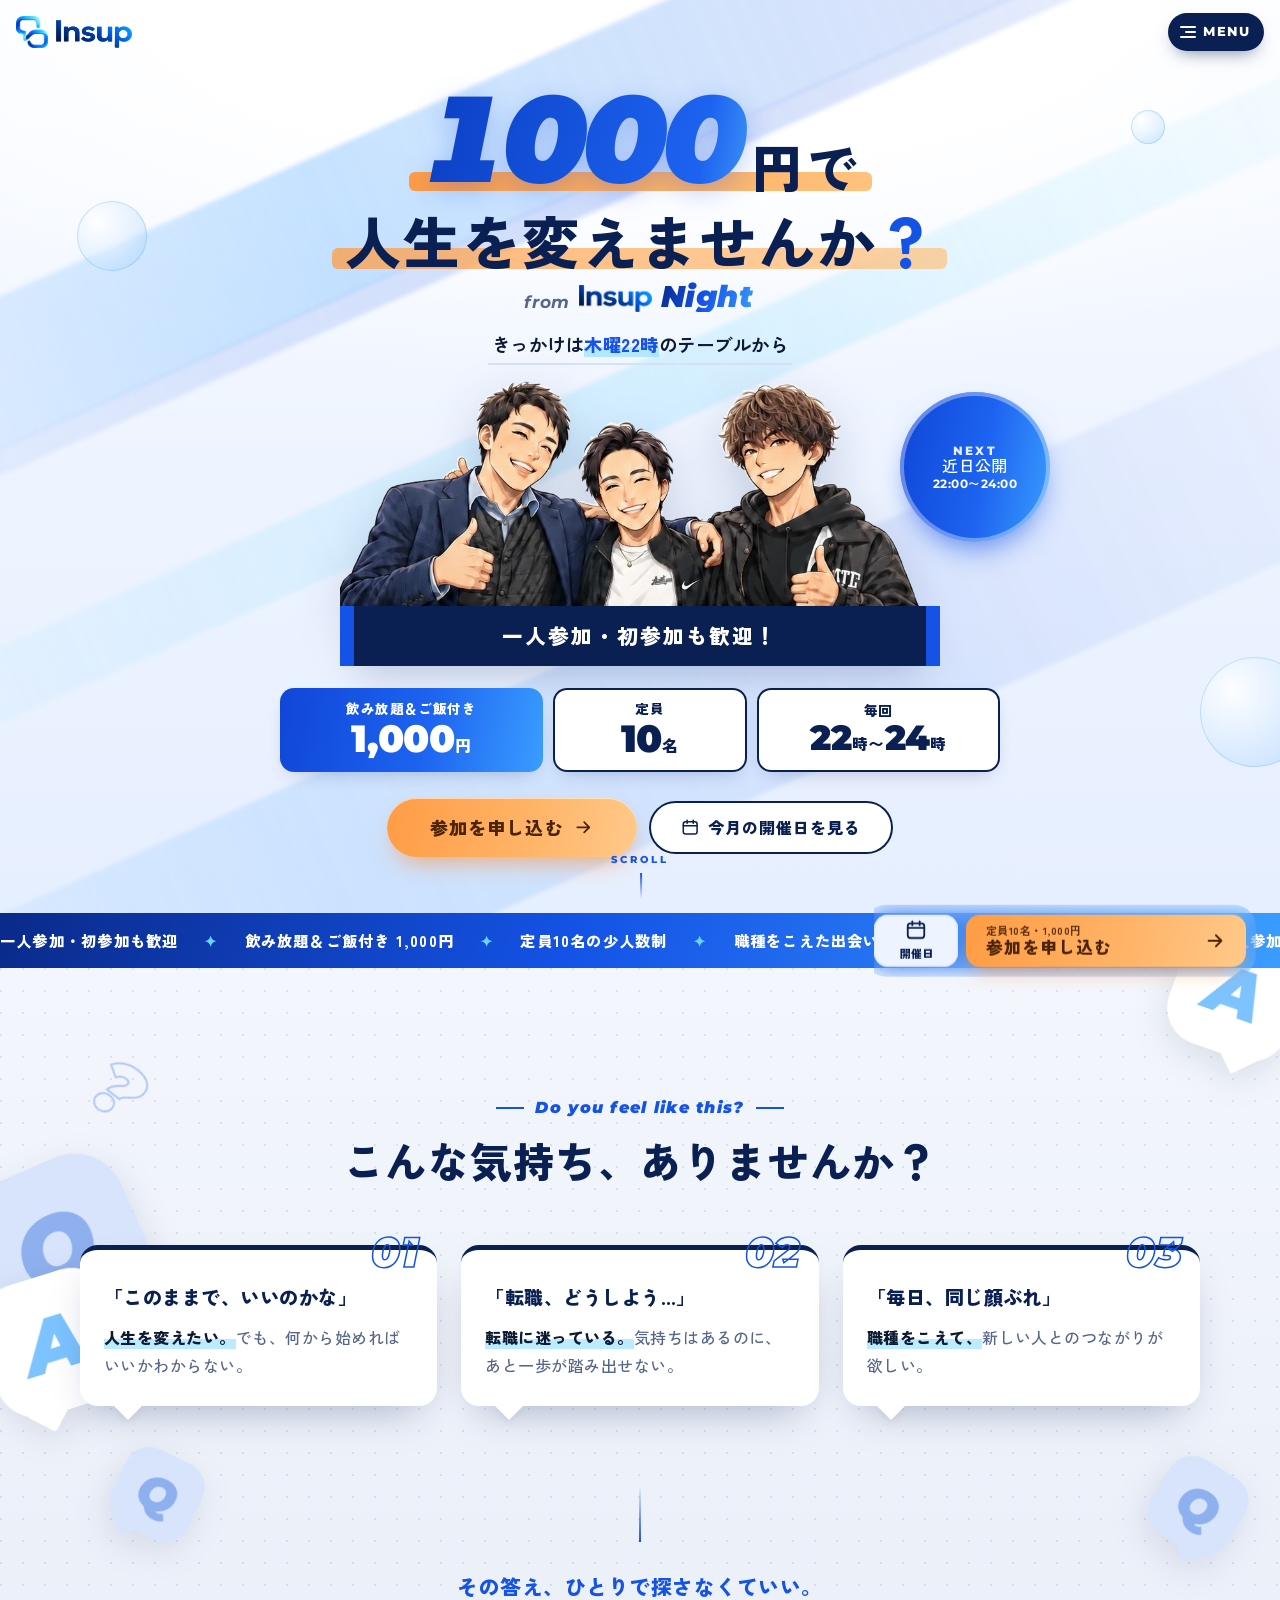
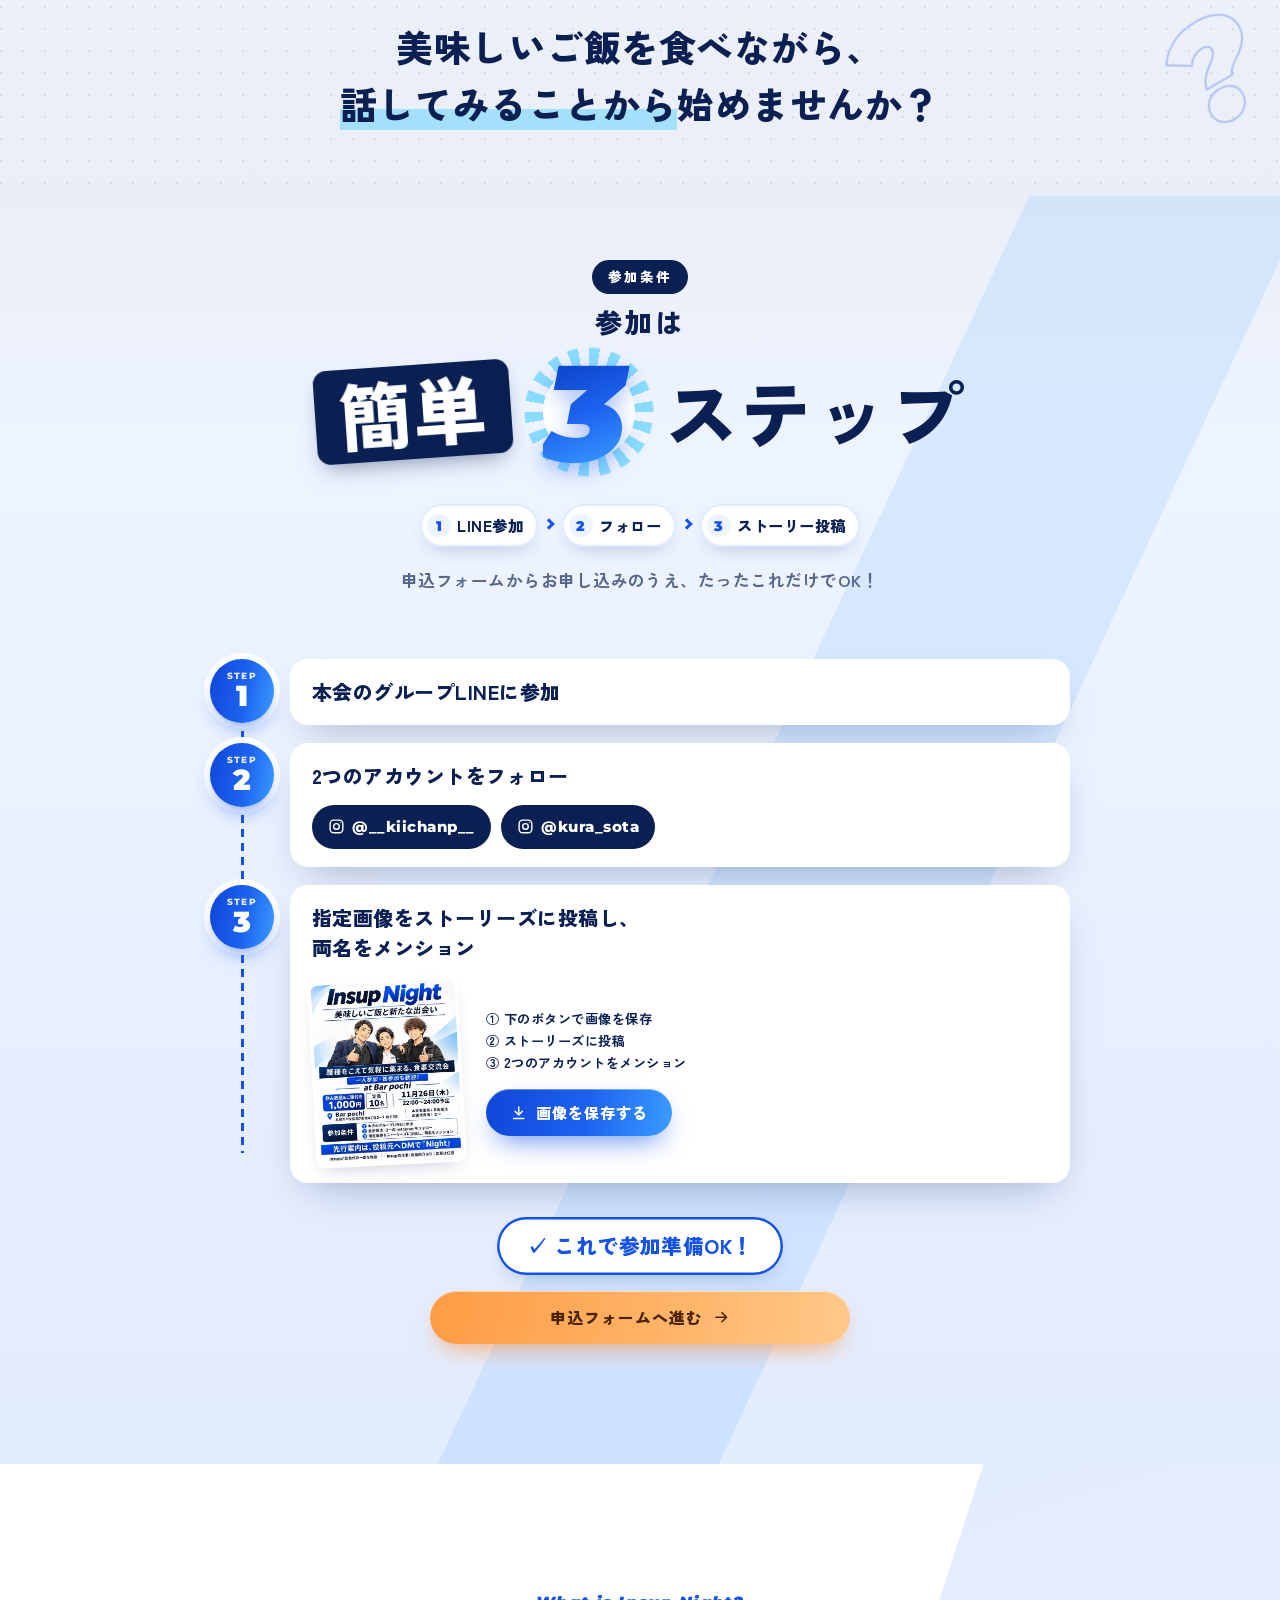
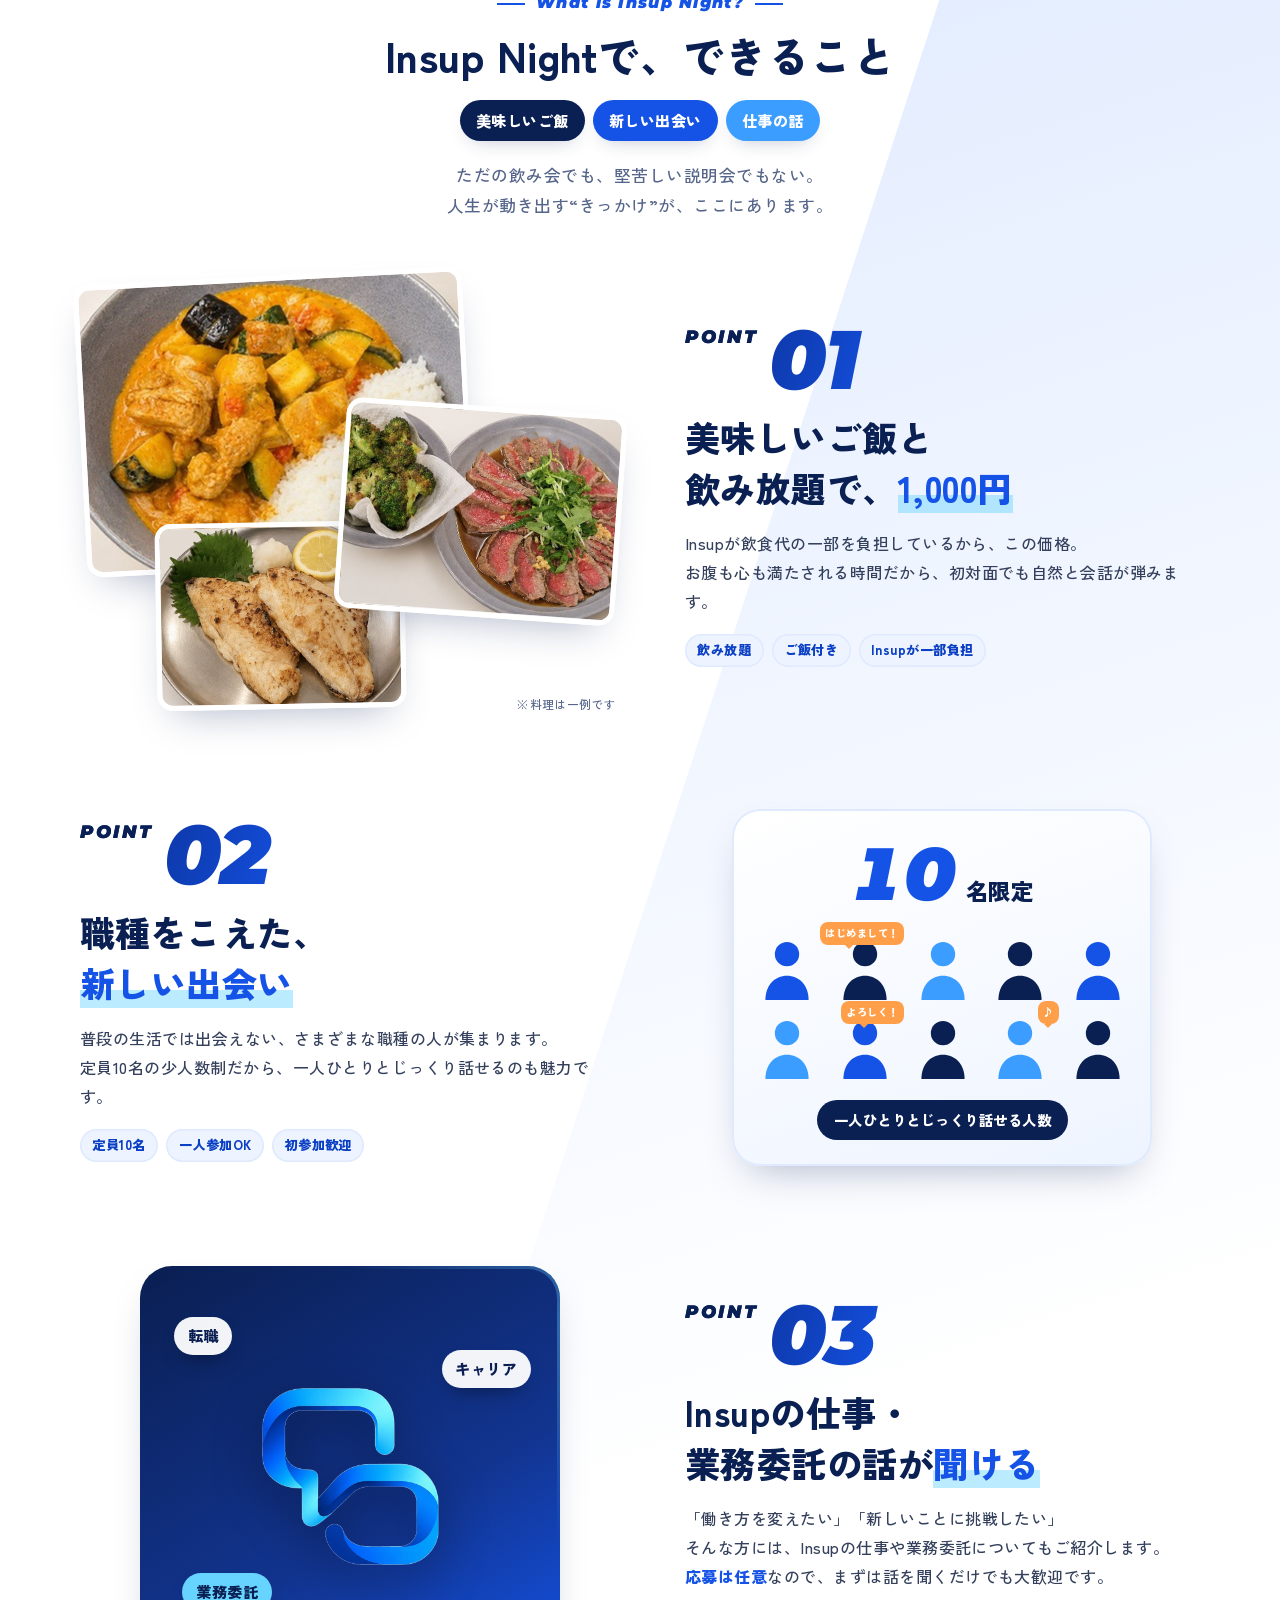
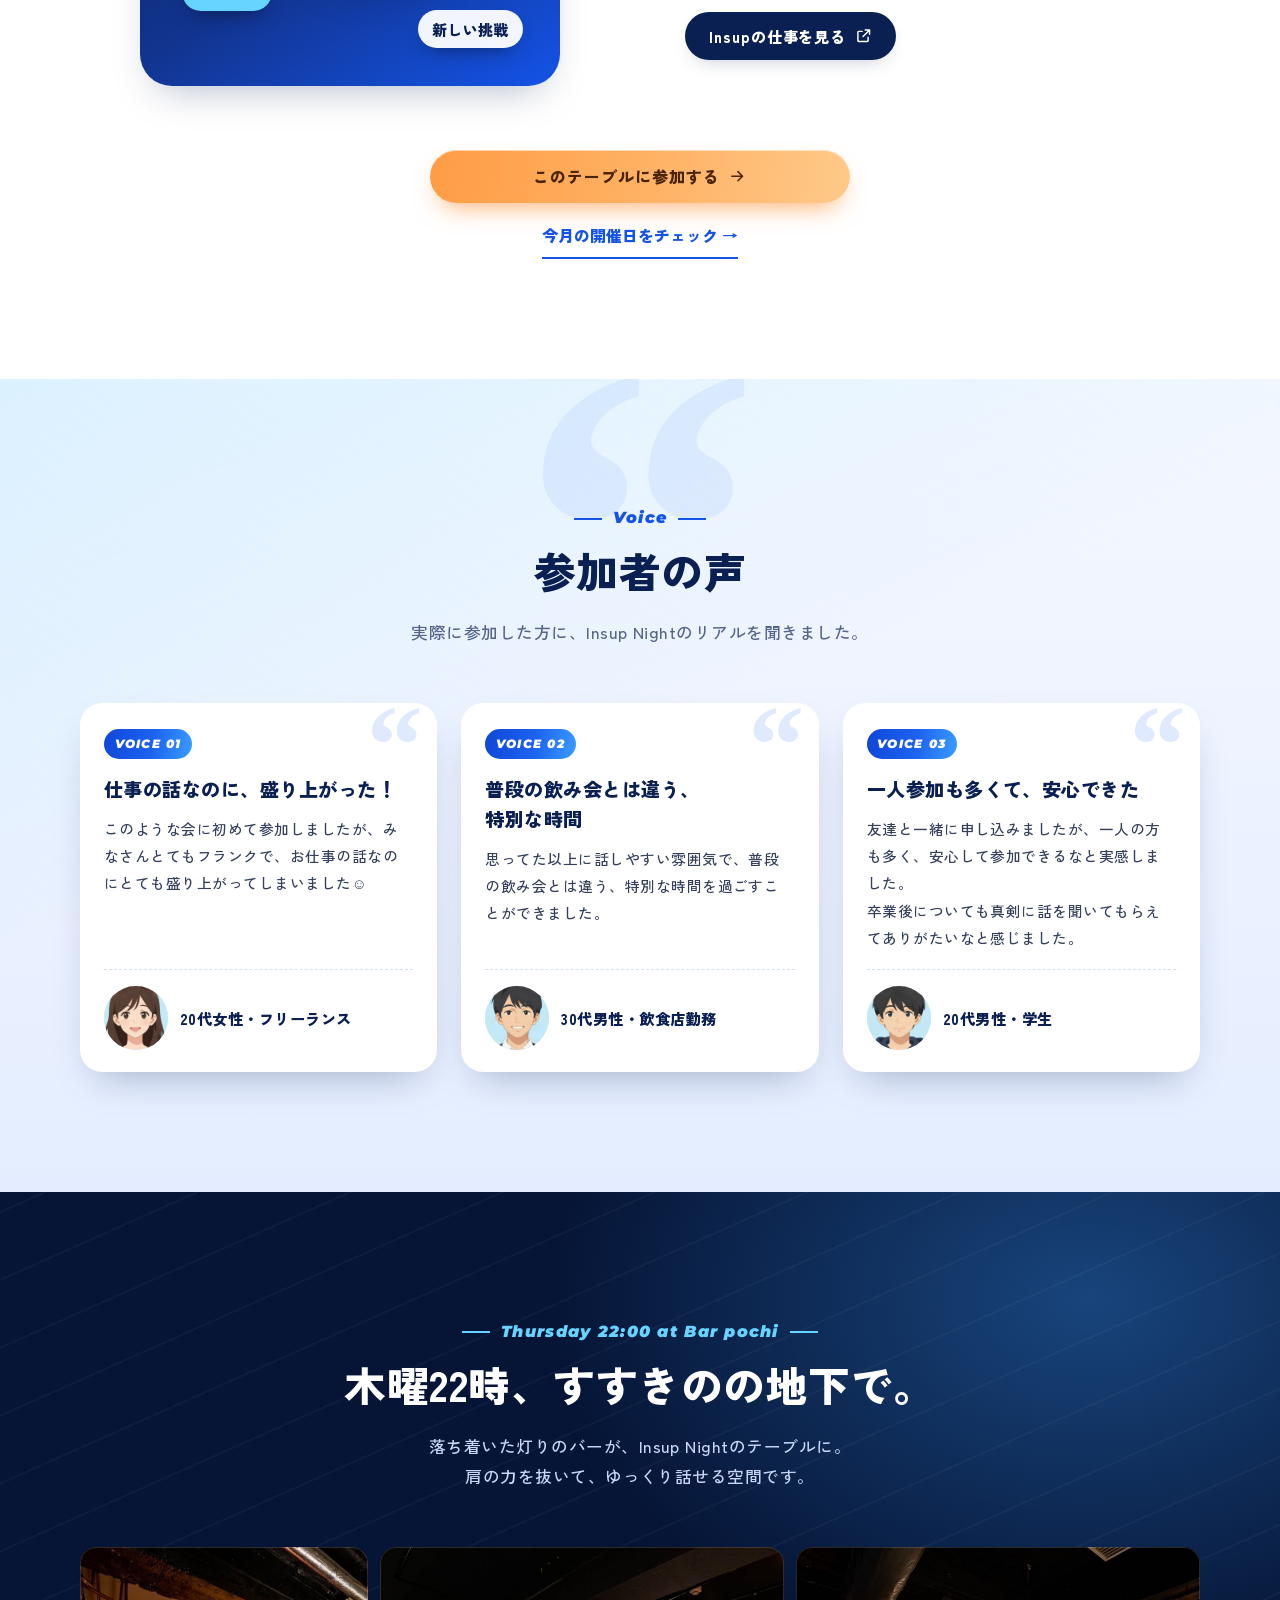
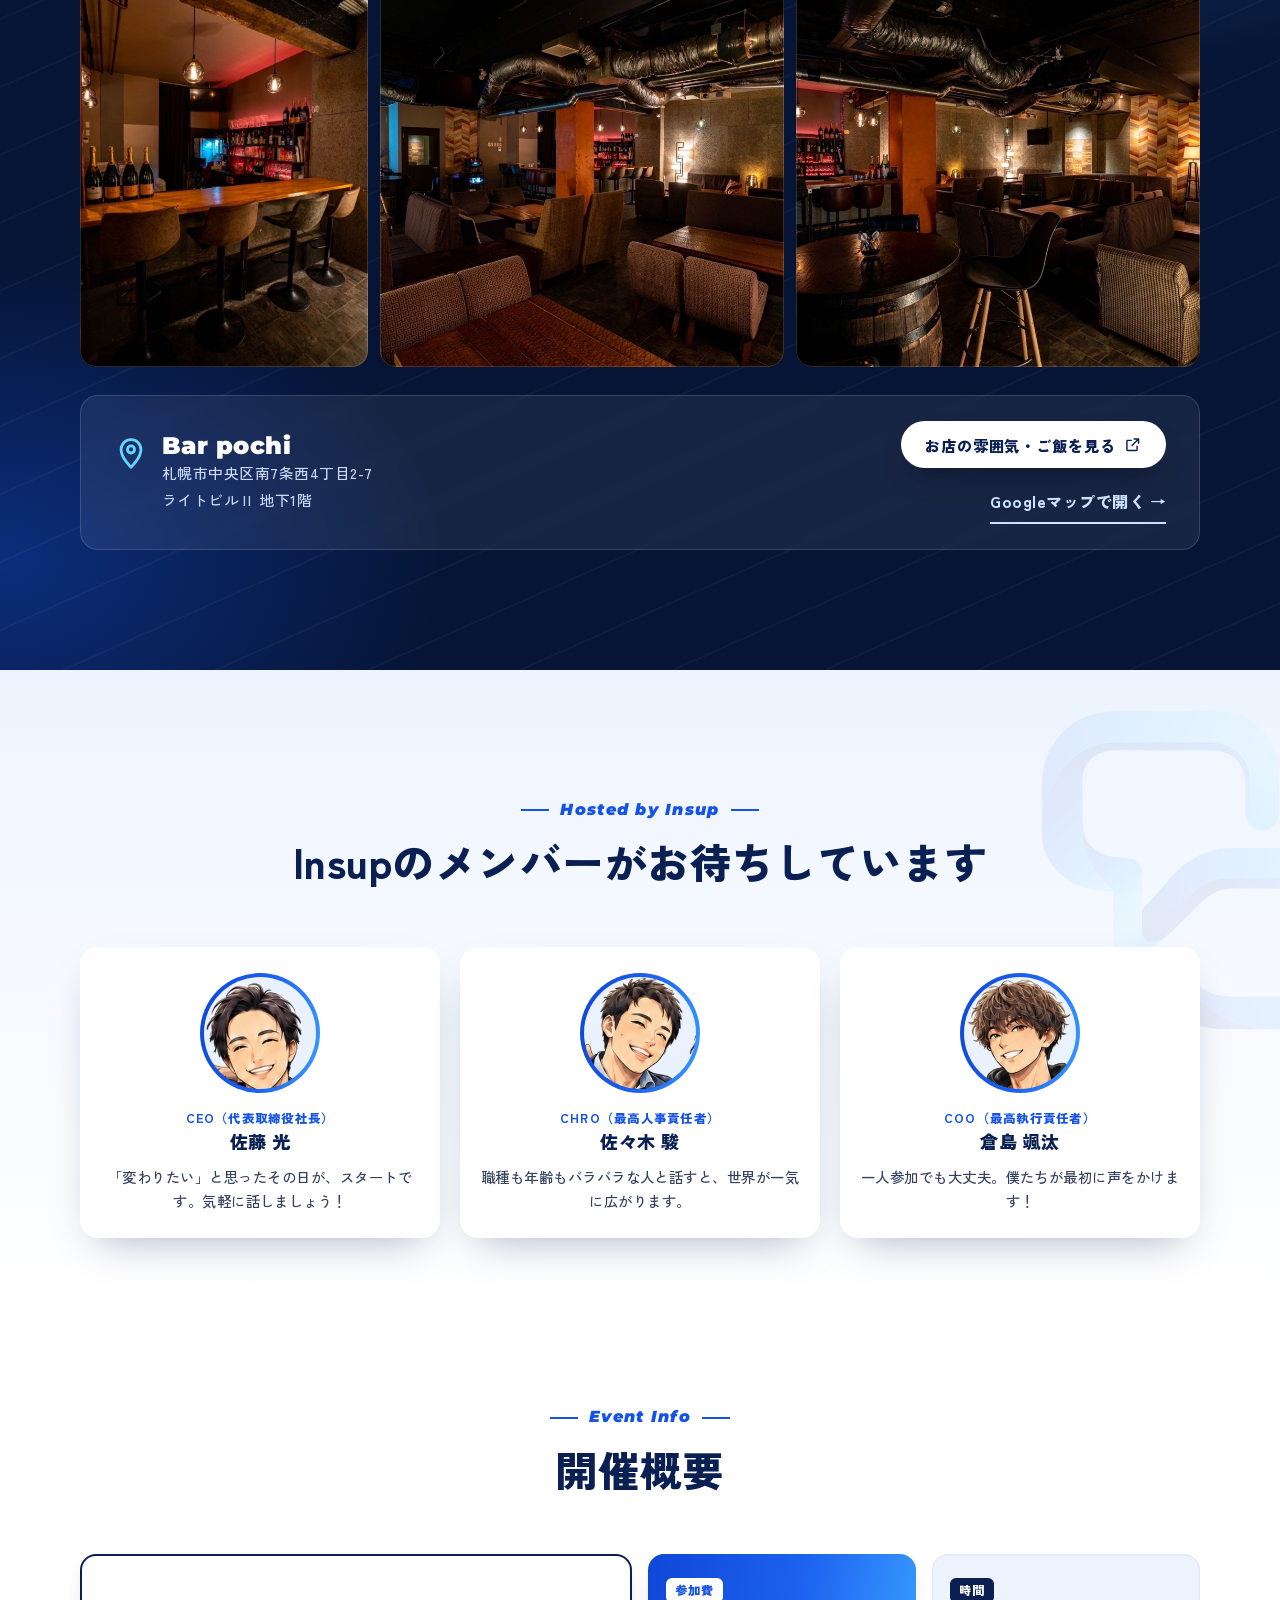
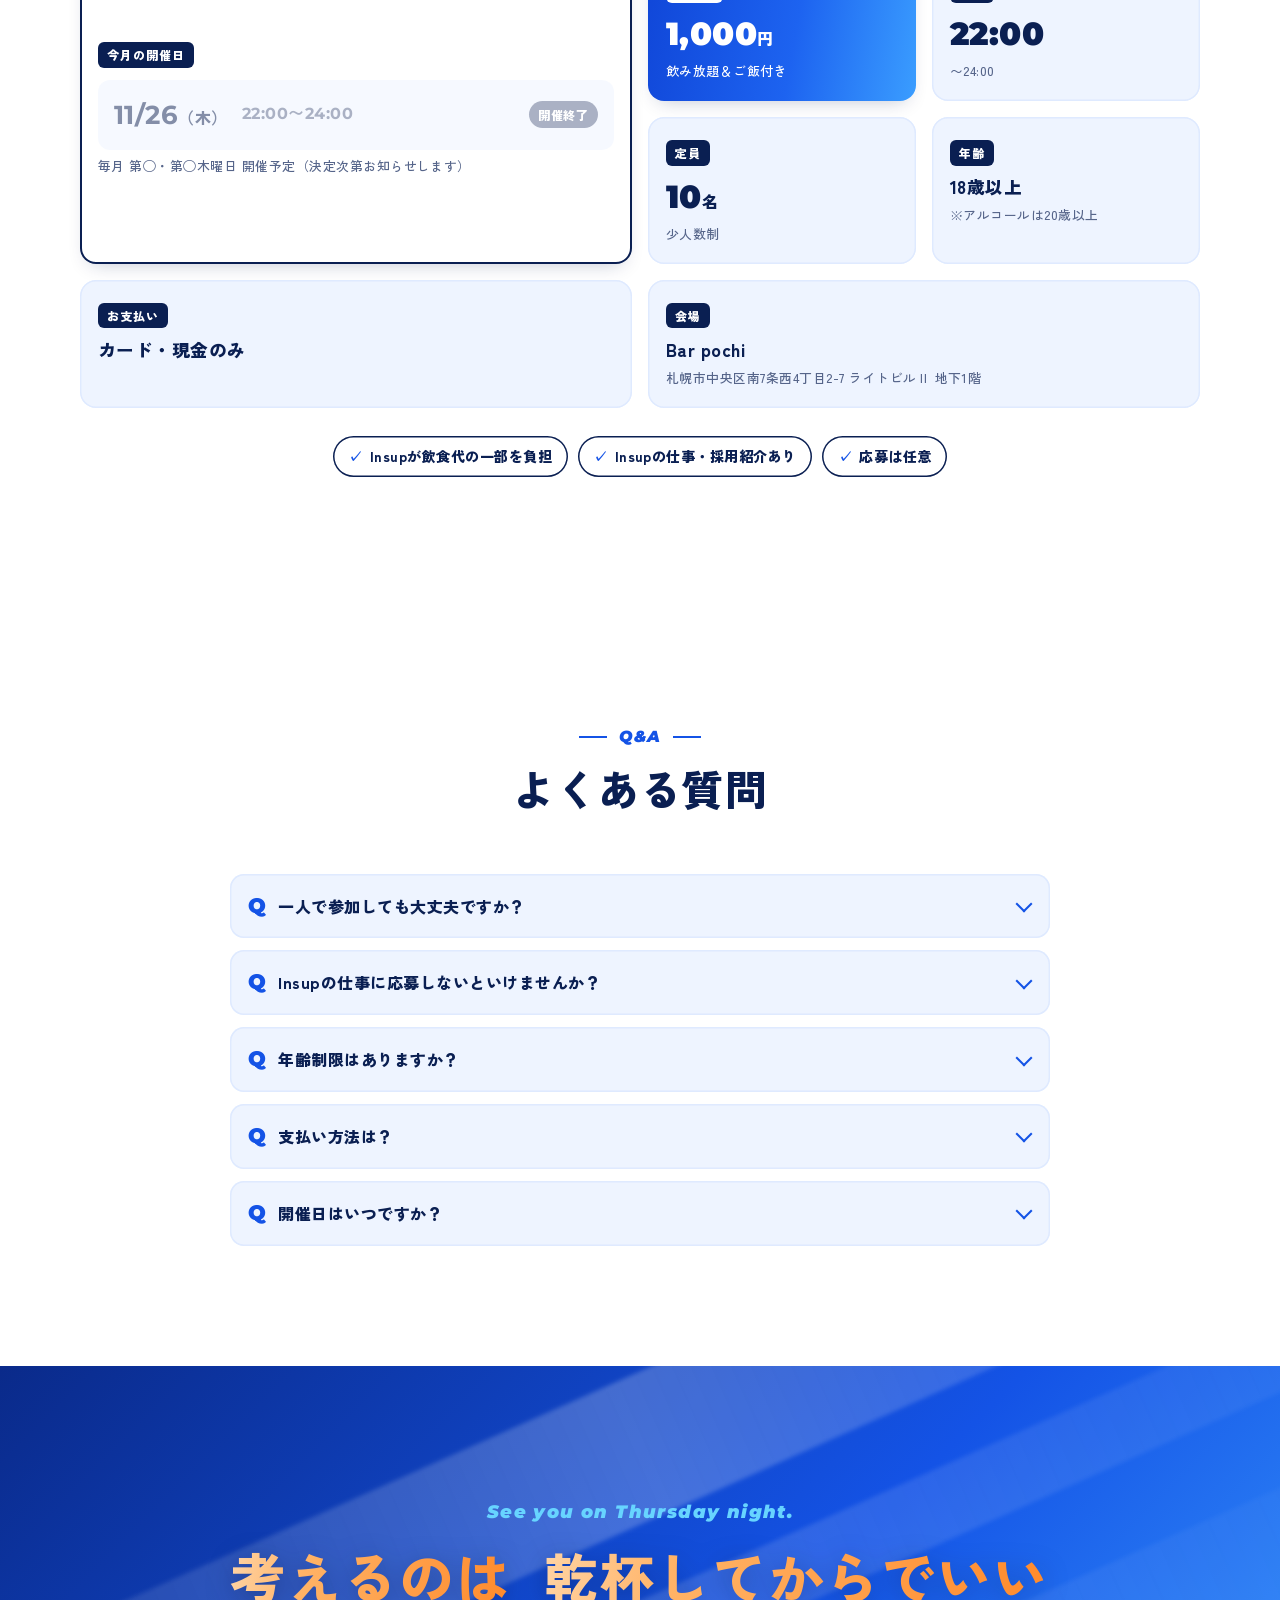
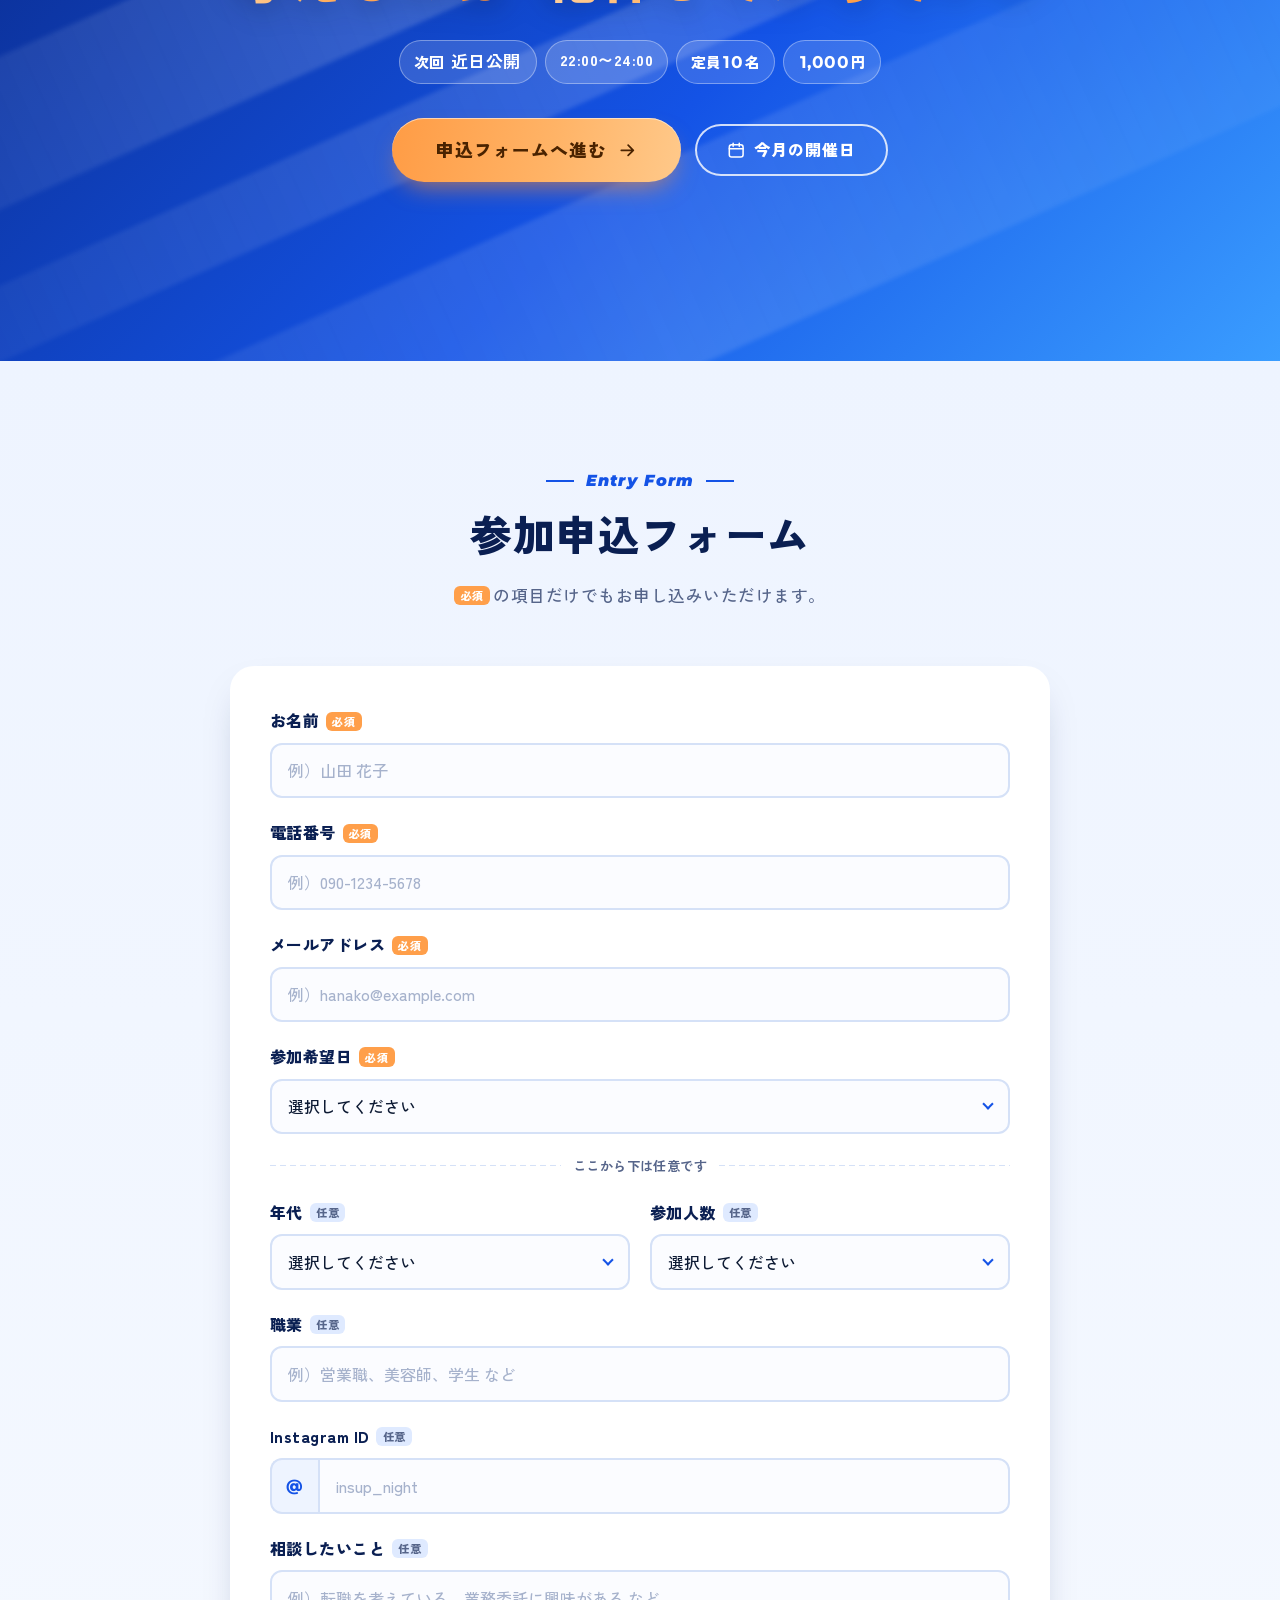
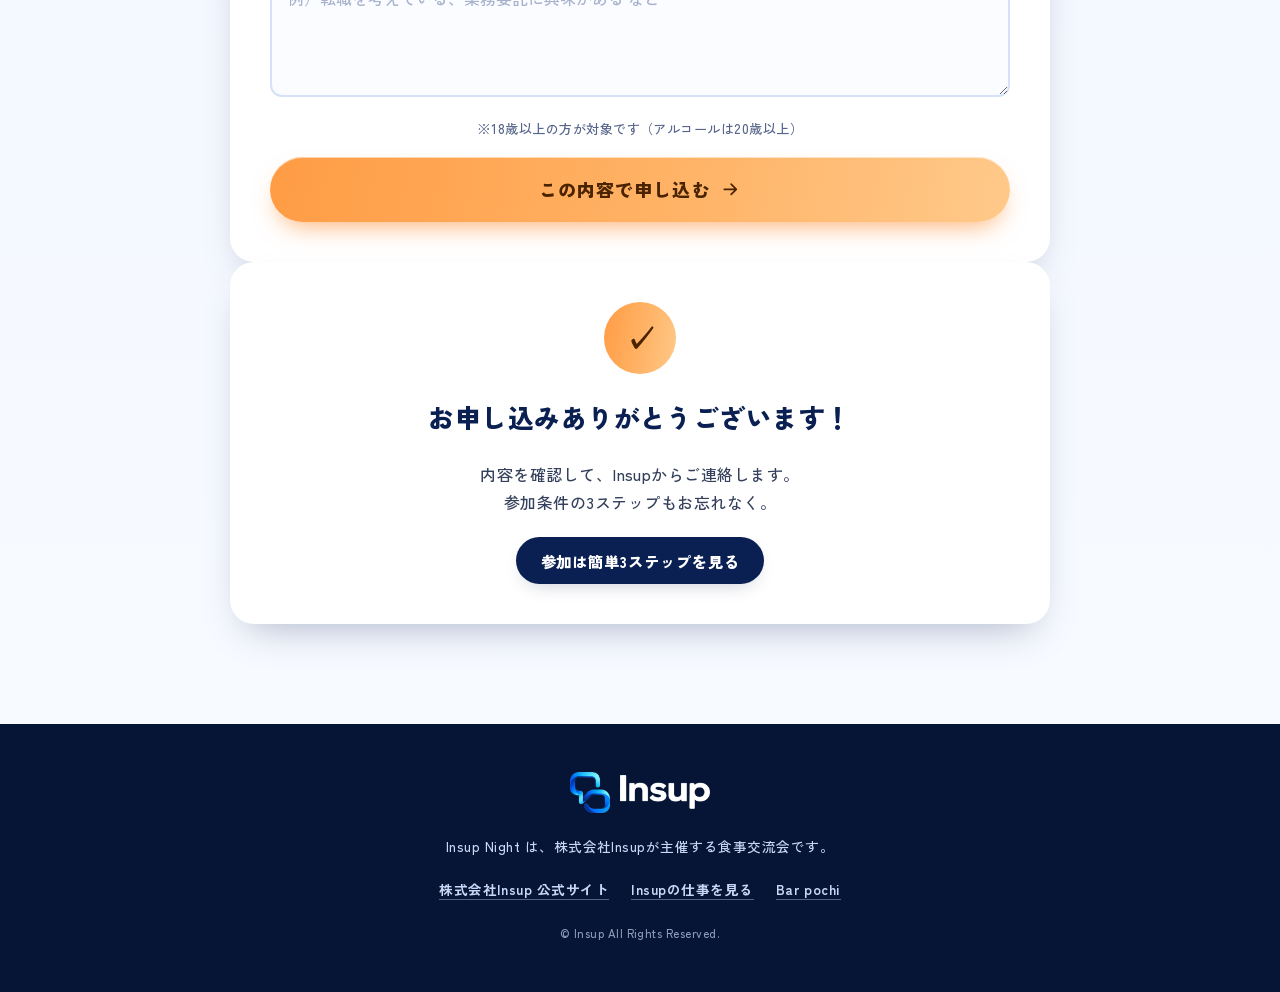
==== index.html @ 9254e7cb "Add in-page entry form that emails Kurashima and Sasaki Apply buttons now scroll to a new entry form" ====
<!DOCTYPE html>
<html lang="ja">
<head>
  <meta charset="UTF-8">
  <meta name="viewport" content="width=device-width, initial-scale=1, viewport-fit=cover">
  <title>Insup Night | 1000円で人生を変えませんか？</title>
  <meta name="description" content="Insup Nightは、職種をこえて気軽に集まる食事交流会。飲み放題＆ご飯付きで1,000円、定員10名。人生を変えたい方、転職に迷っている方、新しいつながりが欲しい方へ。会場はすすきの・Bar pochi。">
  <meta name="theme-color" content="#0a1f52">
  <meta property="og:type" content="website">
  <meta property="og:title" content="Insup Night | 1000円で人生を変えませんか？">
  <meta property="og:description" content="飲み放題＆ご飯付き1,000円・定員10名。きっかけは木曜22時のテーブルから。">
  <meta property="og:image" content="assets/img/og.jpg">
  <meta name="twitter:card" content="summary_large_image">
  <link rel="icon" href="assets/img/insup-logo-mark.webp">
  <link rel="preconnect" href="https://fonts.googleapis.com">
  <link rel="preconnect" href="https://fonts.gstatic.com" crossorigin>
  <link href="https://fonts.googleapis.com/css2?family=Montserrat:ital,wght@0,700;0,800;0,900;1,800;1,900&family=Zen+Kaku+Gothic+New:wght@500;700;900&display=swap" rel="stylesheet">
  <link rel="stylesheet" href="assets/css/style.css">
</head>
<body>

  <!-- ============ HEADER ============ -->
  <header class="header" id="header">
    <a href="#top" class="header__logo" aria-label="Insup Night トップへ">
      <img src="assets/img/insup-logo-mark.webp" alt="" class="header__mark" width="40" height="40">
      <img src="assets/img/insup-logo-type.webp" alt="Insup" class="header__type" width="96" height="36">
    </a>
    <div class="header__actions">
      <button type="button" class="menu-btn js-menu-open" aria-expanded="false" aria-controls="site-menu">
        <span class="menu-btn__bars" aria-hidden="true"><i></i><i></i><i></i></span>
        <span class="menu-btn__label">MENU</span>
      </button>
    </div>
  </header>

  <!-- ============ MENU（目次） ============ -->
  <nav class="menu" id="site-menu" aria-label="ページ内メニュー" hidden>
    <div class="menu__overlay js-menu-close"></div>
    <div class="menu__panel">
      <div class="menu__head">
        <p class="menu__title">MENU</p>
        <button type="button" class="menu__close js-menu-close" aria-label="メニューを閉じる"><span></span><span></span></button>
      </div>
      <ul class="menu__list">
        <li style="--i:0"><a href="#worry" class="js-menu-link"><small>Do you feel like this?</small><span>こんな気持ち、ありませんか？</span></a></li>
        <li style="--i:1"><a href="#steps" class="js-menu-link"><small>How to Join</small><span>参加は簡単3ステップ</span></a></li>
        <li style="--i:2"><a href="#point" class="js-menu-link"><small>What is Insup Night?</small><span>Insup Nightでできること</span></a></li>
        <li style="--i:3"><a href="#voice" class="js-menu-link"><small>Voice</small><span>参加者の声</span></a></li>
        <li style="--i:4"><a href="#place" class="js-menu-link"><small>Place</small><span>会場（Bar pochi）</span></a></li>
        <li style="--i:5"><a href="#members" class="js-menu-link"><small>Members</small><span>Insupメンバー紹介</span></a></li>
        <li style="--i:6"><a href="#info" class="js-menu-link"><small>Event Info</small><span>開催概要</span></a></li>
        <li style="--i:7"><a href="#faq" class="js-menu-link"><small>Q&amp;A</small><span>よくある質問</span></a></li>
        <li style="--i:8"><a href="#entry" class="js-menu-link"><small>Entry Form</small><span>参加申込フォーム</span></a></li>
      </ul>
      <div class="menu__actions">
        <button type="button" class="btn btn--line-white btn--md btn--block js-open-dates js-menu-link">
          <svg class="ico" viewBox="0 0 24 24" aria-hidden="true"><rect x="3" y="5" width="18" height="16" rx="3"/><path d="M3 10h18M8 3v4M16 3v4"/></svg>
          <span>今月の開催日</span>
        </button>
        <a href="#entry" class="btn btn--cta btn--lg btn--block js-apply js-menu-link"><span>参加を申し込む</span><svg class="ico ico--arrow" viewBox="0 0 24 24" aria-hidden="true"><path d="M5 12h14M13 6l6 6-6 6"/></svg></a>
      </div>
    </div>
  </nav>

  <main id="top">

    <!-- ============ 起：HERO ============ -->
    <section class="hero" aria-labelledby="hero-title">
      <div class="hero__bg" aria-hidden="true">
        <span class="streak streak--1"></span>
        <span class="streak streak--2"></span>
        <span class="streak streak--3"></span>
        <span class="streak streak--4"></span>
        <span class="bubble bubble--1"></span>
        <span class="bubble bubble--2"></span>
        <span class="bubble bubble--3"></span>
      </div>

      <div class="hero__inner">
        <h1 class="kv" id="hero-title" aria-label="1000円で人生を変えませんか？">
          <span class="kv__line1" aria-hidden="true">
            <span class="kv__price"><span class="kv__num js-count" data-to="1000">1000</span><span class="kv__yen">円</span></span><span class="kv__de">で</span>
          </span>
          <span class="kv__line2" aria-hidden="true"><span class="kv__marker"></span><span class="kv__ch" style="--i:0">人</span><span class="kv__ch" style="--i:1">生</span><span class="kv__ch" style="--i:2">を</span><span class="kv__ch" style="--i:3">変</span><span class="kv__ch" style="--i:4">え</span><span class="kv__ch" style="--i:5">ま</span><span class="kv__ch" style="--i:6">せ</span><span class="kv__ch" style="--i:7">ん</span><span class="kv__ch" style="--i:8">か</span><span class="kv__ch kv__ch--q" style="--i:9">？</span></span>
        </h1>

        <p class="kv-from">
          <span class="kv-from__by">from</span>
          <img src="assets/img/insup-logo-type.webp" alt="Insup" class="kv-from__insup" width="300" height="113">
          <span class="kv-from__night">Night</span>
        </p>

        <p class="hero__catch anim-up" style="--d:1.5s">
          <span class="hero__catch-sub">きっかけは<em>木曜22時</em>のテーブルから</span>
        </p>

        <div class="hero__visual anim-up" style="--d:.9s">
          <div class="hero__next" aria-live="polite">
            <span class="hero__next-label">NEXT</span>
            <span class="hero__next-date js-next-date">—</span>
            <span class="hero__next-time">22:00〜24:00</span>
          </div>
          <img src="assets/img/hero-people.webp" alt="笑顔でサムズアップするInsupのメンバー3人" class="hero__people" width="940" height="355">
          <div class="hero__band">
            <span>一人参加・初参加も歓迎！</span>
          </div>
        </div>

        <ul class="hero__badges anim-up" style="--d:1s">
          <li class="badge badge--price">
            <span class="badge__label">飲み放題＆ご飯付き</span>
            <span class="badge__value"><b>1,000</b>円</span>
          </li>
          <li class="badge">
            <span class="badge__label">定員</span>
            <span class="badge__value"><b>10</b>名</span>
          </li>
          <li class="badge">
            <span class="badge__label">毎回</span>
            <span class="badge__value badge__value--time"><b>22</b>時〜<b>24</b>時</span>
          </li>
        </ul>

        <div class="hero__cta anim-up" style="--d:1.1s" id="hero-cta">
          <a href="#entry" class="btn btn--cta btn--xl js-apply">
            <span>参加を申し込む</span>
            <svg class="ico ico--arrow" viewBox="0 0 24 24" aria-hidden="true"><path d="M5 12h14M13 6l6 6-6 6"/></svg>
          </a>
          <button type="button" class="btn btn--outline btn--lg js-open-dates">
            <svg class="ico" viewBox="0 0 24 24" aria-hidden="true"><rect x="3" y="5" width="18" height="16" rx="3"/><path d="M3 10h18M8 3v4M16 3v4"/></svg>
            <span>今月の開催日を見る</span>
          </button>
        </div>
      </div>

      <a href="#worry" class="hero__scroll" aria-label="下へスクロール"><span>SCROLL</span></a>
    </section>

    <!-- ticker -->
    <div class="ticker" aria-hidden="true">
      <div class="ticker__track">
        <span>一人参加・初参加も歓迎</span><i>✦</i>
        <span>飲み放題＆ご飯付き 1,000円</span><i>✦</i>
        <span>定員10名の少人数制</span><i>✦</i>
        <span>職種をこえた出会い</span><i>✦</i>
        <span>Insupの仕事・採用紹介あり</span><i>✦</i>
        <span>一人参加・初参加も歓迎</span><i>✦</i>
        <span>飲み放題＆ご飯付き 1,000円</span><i>✦</i>
        <span>定員10名の少人数制</span><i>✦</i>
        <span>職種をこえた出会い</span><i>✦</i>
        <span>Insupの仕事・採用紹介あり</span><i>✦</i>
      </div>
    </div>

    <!-- ============ 承：WORRY ============ -->
    <section class="sec worry" id="worry" aria-labelledby="worry-title">
      <div class="worry__bg js-qa-bg" aria-hidden="true">
        <span class="qa qa--q" style="--top:5%;--side:-28px;--s:clamp(96px,26vw,170px);--pd:0s" data-speed="-0.55" data-rot="22"><span class="qa__in">Q</span></span>
        <span class="qa qa--a qa--r" style="--top:9%;--side:-18px;--s:clamp(76px,20vw,124px);--pd:.12s" data-speed="0.4" data-rot="-18"><span class="qa__in">A</span></span>
        <span class="qa qa--x" style="--top:2%;--side:44%;--s:clamp(44px,11vw,64px);--pd:.24s" data-speed="0.9" data-rot="40"><span class="qa__in">?</span></span>
        <span class="qa qa--q qa--r" style="--top:36%;--side:3%;--s:clamp(56px,15vw,88px);--pd:.36s" data-speed="-0.7" data-rot="-30"><span class="qa__in">Q</span></span>
        <span class="qa qa--x" style="--top:30%;--side:6%;--s:clamp(52px,13vw,80px);--pd:.3s" data-speed="0.6" data-rot="-35"><span class="qa__in">?</span></span>
        <span class="qa qa--a" style="--top:54%;--side:-14px;--s:clamp(84px,22vw,136px);--pd:.48s" data-speed="0.5" data-rot="16"><span class="qa__in">A</span></span>
        <span class="qa qa--x qa--r" style="--top:64%;--side:-8px;--s:clamp(90px,24vw,150px);--pd:.6s" data-speed="-0.35" data-rot="28"><span class="qa__in">?</span></span>
        <span class="qa qa--q" style="--top:84%;--side:9%;--s:clamp(58px,15vw,84px);--pd:.72s" data-speed="0.75" data-rot="-24"><span class="qa__in">Q</span></span>
        <span class="qa qa--a qa--r" style="--top:88%;--side:12%;--s:clamp(64px,17vw,100px);--pd:.84s" data-speed="-0.5" data-rot="20"><span class="qa__in">A</span></span>
      </div>
      <div class="container">
        <header class="sec-head reveal">
          <p class="sec-head__en">Do you feel like this?</p>
          <h2 class="sec-head__ja" id="worry-title">こんな気持ち、<br class="sp">ありませんか？</h2>
        </header>

        <ul class="worry__list">
          <li class="worry-card reveal">
            <span class="worry-card__no">01</span>
            <p class="worry-card__quote">「このままで、いいのかな」</p>
            <p class="worry-card__text"><mark>人生を変えたい。</mark>でも、何から始めればいいかわからない。</p>
          </li>
          <li class="worry-card reveal" style="--d:.1s">
            <span class="worry-card__no">02</span>
            <p class="worry-card__quote">「転職、どうしよう…」</p>
            <p class="worry-card__text"><mark>転職に迷っている。</mark>気持ちはあるのに、あと一歩が踏み出せない。</p>
          </li>
          <li class="worry-card reveal" style="--d:.2s">
            <span class="worry-card__no">03</span>
            <p class="worry-card__quote">「毎日、同じ顔ぶれ」</p>
            <p class="worry-card__text"><mark>職種をこえて、</mark>新しい人とのつながりが欲しい。</p>
          </li>
        </ul>

        <div class="worry__answer reveal">
          <p class="worry__answer-lead">その答え、<br class="sp">ひとりで探さなくていい。</p>
          <p class="worry__answer-main">美味しいご飯を食べながら、<br><span class="hl">話してみることから</span><br class="sp">始めませんか？</p>
        </div>
      </div>
    </section>

    <!-- ============ 承：STEPS（参加は簡単3ステップ）============ -->
    <section class="sec steps" id="steps" aria-labelledby="steps-title">
      <div class="container">
        <header class="easy reveal">
          <p class="easy__label">参加条件</p>
          <h2 class="easy__title" id="steps-title" aria-label="参加は簡単3ステップ">
            <span class="easy__pre" aria-hidden="true">参加は</span>
            <span class="easy__main" aria-hidden="true">
              <span class="easy__kantan">簡単</span>
              <span class="easy__three"><span class="easy__burst"></span><b>3</b></span>
              <span class="easy__step">ステップ</span>
            </span>
          </h2>
          <ol class="easy__flow" aria-hidden="true">
            <li style="--n:0"><span>1</span>LINE参加</li>
            <li style="--n:1"><span>2</span>フォロー</li>
            <li style="--n:2"><span>3</span>ストーリー投稿</li>
          </ol>
          <p class="easy__lead">申込フォームからお申し込みのうえ、<br class="sp">たったこれだけでOK！</p>
        </header>

        <ol class="steps__list">
          <li class="step reveal">
            <span class="step__no"><small>STEP</small>1</span>
            <div class="step__body">
              <h3 class="step__title">本会のグループLINEに参加</h3>
            </div>
          </li>
          <li class="step reveal" style="--d:.1s">
            <span class="step__no"><small>STEP</small>2</span>
            <div class="step__body">
              <h3 class="step__title">2つのアカウントをフォロー</h3>
              <div class="ig-list">
                <a href="https://www.instagram.com/__kiichanp__/" class="ig-btn" target="_blank" rel="noopener">
                  <svg class="ico" viewBox="0 0 24 24" aria-hidden="true"><rect x="3" y="3" width="18" height="18" rx="5"/><circle cx="12" cy="12" r="4"/><circle cx="17.5" cy="6.5" r=".8" class="fill"/></svg>
                  <span>@__kiichanp__</span>
                </a>
                <a href="https://www.instagram.com/kura_sota/" class="ig-btn" target="_blank" rel="noopener">
                  <svg class="ico" viewBox="0 0 24 24" aria-hidden="true"><rect x="3" y="3" width="18" height="18" rx="5"/><circle cx="12" cy="12" r="4"/><circle cx="17.5" cy="6.5" r=".8" class="fill"/></svg>
                  <span>@kura_sota</span>
                </a>
              </div>
            </div>
          </li>
          <li class="step reveal" style="--d:.2s">
            <span class="step__no"><small>STEP</small>3</span>
            <div class="step__body">
              <h3 class="step__title">指定画像をストーリーズに投稿し、<br class="pc">両名をメンション</h3>
              <div class="story">
                <img src="assets/img/insup-night-flyer-thumb.webp" alt="ストーリーズ投稿用の指定画像（Insup Nightの告知画像）" class="story__img js-story-thumb" loading="lazy" width="560" height="700">
                <p class="story__note"><span>① 下のボタンで画像を保存</span><span>② ストーリーズに投稿</span><span>③ 2つのアカウントをメンション</span></p>
                <button type="button" class="btn btn--primary btn--md story__btn js-save-image">
                  <svg class="ico" viewBox="0 0 24 24" aria-hidden="true"><path d="M12 4v11M7 10l5 5 5-5M5 20h14"/></svg>
                  <span>画像を保存する</span>
                </button>
              </div>
            </div>
          </li>
        </ol>

        <div class="steps__done reveal">
          <p class="steps__done-text"><span>これで参加準備OK！</span></p>
          <a href="#entry" class="btn btn--cta btn--lg js-apply"><span>申込フォームへ進む</span><svg class="ico ico--arrow" viewBox="0 0 24 24" aria-hidden="true"><path d="M5 12h14M13 6l6 6-6 6"/></svg></a>
        </div>
      </div>
    </section>

    <!-- ============ 転：POINT ============ -->
    <section class="sec point" id="point" aria-labelledby="point-title">
      <div class="point__deco" aria-hidden="true"></div>
      <div class="container">
        <header class="sec-head scan-head reveal">
          <p class="sec-head__en">What is Insup Night?</p>
          <h2 class="sec-head__ja scan-head__title" id="point-title"><span class="nowrap">Insup Nightで、</span><br class="sp">できること</h2>
          <ul class="scan-head__chips" aria-label="Insup Nightでできること">
            <li style="--i:0">美味しいご飯</li>
            <li style="--i:1">新しい出会い</li>
            <li style="--i:2">仕事の話</li>
          </ul>
          <p class="sec-head__lead">ただの飲み会でも、堅苦しい説明会でもない。<br>人生が動き出す“きっかけ”が、ここにあります。</p>
        </header>

        <!-- 01 -->
        <article class="point-item reveal">
          <div class="point-item__media point-item__media--food">
            <img src="assets/img/food-1.jpg" alt="バターチキンカレー" class="pf pf--1" loading="lazy" width="960" height="640">
            <img src="assets/img/food-2.jpg" alt="牛肉のたたきとブロッコリーの唐揚げ" class="pf pf--2" loading="lazy" width="801" height="508">
            <img src="assets/img/food-3.jpg" alt="カレイの塩焼き" class="pf pf--3" loading="lazy" width="800" height="512">
            <span class="point-item__caption">※料理は一例です</span>
          </div>
          <div class="point-item__body">
            <p class="point-item__no"><span>POINT</span>01</p>
            <h3 class="point-item__title">美味しいご飯と<br>飲み放題で、<em>1,000円</em></h3>
            <p class="point-item__text">Insupが飲食代の一部を負担しているから、この価格。<br class="pc">お腹も心も満たされる時間だから、初対面でも自然と会話が弾みます。</p>
            <ul class="chips">
              <li>飲み放題</li><li>ご飯付き</li><li>Insupが一部負担</li>
            </ul>
          </div>
        </article>

        <!-- 02 -->
        <article class="point-item point-item--rev reveal">
          <div class="point-item__media point-item__media--meet">
            <div class="ppl" role="img" aria-label="定員10名限定">
              <p class="ppl__count" aria-hidden="true"><b class="js-ppl-count" data-to="10">10</b><span>名限定</span></p>
              <ul class="ppl__grid" aria-hidden="true">
                <li class="ppl__person" style="--i:0"><svg viewBox="0 0 40 48" aria-hidden="true"><circle cx="20" cy="12" r="9"/><path d="M4 46c0-11 7-18 16-18s16 7 16 18z"/></svg></li>
                <li class="ppl__person" style="--i:1"><svg viewBox="0 0 40 48" aria-hidden="true"><circle cx="20" cy="12" r="9"/><path d="M4 46c0-11 7-18 16-18s16 7 16 18z"/></svg><span class="ppl__bubble" style="--b:0">はじめまして！</span></li>
                <li class="ppl__person" style="--i:2"><svg viewBox="0 0 40 48" aria-hidden="true"><circle cx="20" cy="12" r="9"/><path d="M4 46c0-11 7-18 16-18s16 7 16 18z"/></svg></li>
                <li class="ppl__person" style="--i:3"><svg viewBox="0 0 40 48" aria-hidden="true"><circle cx="20" cy="12" r="9"/><path d="M4 46c0-11 7-18 16-18s16 7 16 18z"/></svg></li>
                <li class="ppl__person" style="--i:4"><svg viewBox="0 0 40 48" aria-hidden="true"><circle cx="20" cy="12" r="9"/><path d="M4 46c0-11 7-18 16-18s16 7 16 18z"/></svg></li>
                <li class="ppl__person" style="--i:5"><svg viewBox="0 0 40 48" aria-hidden="true"><circle cx="20" cy="12" r="9"/><path d="M4 46c0-11 7-18 16-18s16 7 16 18z"/></svg></li>
                <li class="ppl__person" style="--i:6"><svg viewBox="0 0 40 48" aria-hidden="true"><circle cx="20" cy="12" r="9"/><path d="M4 46c0-11 7-18 16-18s16 7 16 18z"/></svg><span class="ppl__bubble" style="--b:1">よろしく！</span></li>
                <li class="ppl__person" style="--i:7"><svg viewBox="0 0 40 48" aria-hidden="true"><circle cx="20" cy="12" r="9"/><path d="M4 46c0-11 7-18 16-18s16 7 16 18z"/></svg></li>
                <li class="ppl__person" style="--i:8"><svg viewBox="0 0 40 48" aria-hidden="true"><circle cx="20" cy="12" r="9"/><path d="M4 46c0-11 7-18 16-18s16 7 16 18z"/></svg><span class="ppl__bubble" style="--b:2">♪</span></li>
                <li class="ppl__person" style="--i:9"><svg viewBox="0 0 40 48" aria-hidden="true"><circle cx="20" cy="12" r="9"/><path d="M4 46c0-11 7-18 16-18s16 7 16 18z"/></svg></li>
              </ul>
              <p class="ppl__tag" aria-hidden="true">一人ひとりとじっくり話せる人数</p>
            </div>
          </div>
          <div class="point-item__body">
            <p class="point-item__no"><span>POINT</span>02</p>
            <h3 class="point-item__title">職種をこえた、<br><em>新しい出会い</em></h3>
            <p class="point-item__text">普段の生活では出会えない、さまざまな職種の人が集まります。<br class="pc">定員10名の少人数制だから、一人ひとりとじっくり話せるのも魅力です。</p>
            <ul class="chips">
              <li>定員10名</li><li>一人参加OK</li><li>初参加歓迎</li>
            </ul>
          </div>
        </article>

        <!-- 03 -->
        <article class="point-item point-item--career reveal">
          <div class="point-item__media point-item__media--career">
            <div class="career-visual">
              <img src="assets/img/insup-logo-mark.webp" alt="" class="career-visual__mark" width="600" height="602" aria-hidden="true">
              <div class="career-visual__words" aria-hidden="true">
                <span>転職</span><span>キャリア</span><span>業務委託</span><span>新しい挑戦</span>
              </div>
            </div>
          </div>
          <div class="point-item__body">
            <p class="point-item__no"><span>POINT</span>03</p>
            <h3 class="point-item__title">Insupの仕事・<br>業務委託の話が<em>聞ける</em></h3>
            <p class="point-item__text">「働き方を変えたい」「新しいことに挑戦したい」<br>そんな方には、Insupの仕事や業務委託についてもご紹介します。<br class="pc"><strong>応募は任意</strong>なので、まずは話を聞くだけでも大歓迎です。</p>
            <a href="https://insup.co.jp/careers.html" class="btn btn--navy btn--md" target="_blank" rel="noopener">
              <span>Insupの仕事を見る</span>
              <svg class="ico" viewBox="0 0 24 24" aria-hidden="true"><path d="M14 4h6v6M20 4l-9 9M18 14v5a1 1 0 0 1-1 1H5a1 1 0 0 1-1-1V7a1 1 0 0 1 1-1h5"/></svg>
            </a>
          </div>
        </article>

        <div class="inline-cta reveal">
          <a href="#entry" class="btn btn--cta btn--lg js-apply"><span>このテーブルに参加する</span><svg class="ico ico--arrow" viewBox="0 0 24 24" aria-hidden="true"><path d="M5 12h14M13 6l6 6-6 6"/></svg></a>
          <button type="button" class="link-btn js-open-dates">今月の開催日をチェック →</button>
        </div>
      </div>
    </section>

    <!-- ============ 転：VOICE（参加者の声）============ -->
    <section class="sec voice" id="voice" aria-labelledby="voice-title">
      <div class="voice__deco" aria-hidden="true">“</div>
      <div class="container">
        <header class="sec-head reveal">
          <p class="sec-head__en">Voice</p>
          <h2 class="sec-head__ja" id="voice-title">参加者の声</h2>
          <p class="sec-head__lead">実際に参加した方に、<br class="sp">Insup Nightのリアルを聞きました。</p>
        </header>
        <ul class="voice__list js-voices"></ul>
        <p class="voice__swipe" aria-hidden="true">← スワイプで次の声へ →</p>
      </div>
    </section>

    <!-- ============ 転：PLACE ============ -->
    <section class="sec place" id="place" aria-labelledby="place-title">
      <div class="container">
        <header class="sec-head sec-head--light reveal">
          <p class="sec-head__en">Thursday 22:00 at Bar pochi</p>
          <h2 class="sec-head__ja" id="place-title">木曜22時、<br class="sp">すすきのの地下で。</h2>
          <p class="sec-head__lead">落ち着いた灯りのバーが、<br class="sp">Insup Nightのテーブルに。<br>肩の力を抜いて、ゆっくり話せる空間です。</p>
        </header>

        <div class="place__gallery reveal">
          <figure class="place__ph place__ph--a"><img src="assets/img/pochi-counter.jpg" alt="Bar pochiのカウンター席" loading="lazy" width="800" height="1200"></figure>
          <figure class="place__ph place__ph--b"><img src="assets/img/pochi-sofa.jpg" alt="Bar pochiのソファ席" loading="lazy" width="1200" height="800"></figure>
          <figure class="place__ph place__ph--c"><img src="assets/img/pochi-hall.jpg" alt="Bar pochiの店内" loading="lazy" width="1200" height="800"></figure>
        </div>

        <div class="place__info reveal">
          <div class="place__addr">
            <svg class="ico ico--pin" viewBox="0 0 24 24" aria-hidden="true"><path d="M12 22s7-6.6 7-12.5A7 7 0 0 0 5 9.5C5 15.4 12 22 12 22z"/><circle cx="12" cy="9.5" r="2.5"/></svg>
            <div>
              <p class="place__name">Bar pochi</p>
              <p class="place__text">札幌市中央区南7条西4丁目2-7<br>ライトビルⅡ 地下1階</p>
            </div>
          </div>
          <div class="place__btns">
            <a href="https://www.pochi-susukino.com/" class="btn btn--white btn--md" target="_blank" rel="noopener">
              <span>お店の雰囲気・ご飯を見る</span>
              <svg class="ico" viewBox="0 0 24 24" aria-hidden="true"><path d="M14 4h6v6M20 4l-9 9M18 14v5a1 1 0 0 1-1 1H5a1 1 0 0 1-1-1V7a1 1 0 0 1 1-1h5"/></svg>
            </a>
            <a href="https://www.google.com/maps/search/?api=1&query=%E6%9C%AD%E5%B9%8C%E5%B8%82%E4%B8%AD%E5%A4%AE%E5%8C%BA%E5%8D%977%E6%9D%A1%E8%A5%BF4%E4%B8%81%E7%9B%AE2-7%20%E3%83%A9%E3%82%A4%E3%83%88%E3%83%93%E3%83%AB%E2%85%A1" class="link-btn link-btn--light" target="_blank" rel="noopener">Googleマップで開く →</a>
          </div>
        </div>
      </div>
    </section>

    <!-- ============ 転：MEMBERS ============ -->
    <section class="sec members" id="members" aria-labelledby="members-title">
      <div class="container">
        <header class="sec-head reveal">
          <p class="sec-head__en">Hosted by Insup</p>
          <h2 class="sec-head__ja" id="members-title">Insupのメンバーが<br class="sp">お待ちしています</h2>
        </header>
        <ul class="members__list js-members"></ul>
      </div>
    </section>

    <!-- ============ 結：INFO ============ -->
    <section class="sec info" id="info" aria-labelledby="info-title">
      <div class="container">
        <header class="sec-head reveal">
          <p class="sec-head__en">Event Info</p>
          <h2 class="sec-head__ja" id="info-title">開催概要</h2>
        </header>

        <div class="info__grid reveal">
          <div class="info-card info-card--date">
            <p class="info-card__label">今月の開催日</p>
            <ul class="date-list js-date-list"></ul>
            <p class="info-card__sub js-regular"></p>
          </div>
          <div class="info-card info-card--price">
            <p class="info-card__label">参加費</p>
            <p class="info-card__value"><b>1,000</b>円</p>
            <p class="info-card__sub">飲み放題＆ご飯付き</p>
          </div>
          <div class="info-card">
            <p class="info-card__label">時間</p>
            <p class="info-card__value"><b>22:00</b></p>
            <p class="info-card__sub">〜24:00</p>
          </div>
          <div class="info-card">
            <p class="info-card__label">定員</p>
            <p class="info-card__value"><b>10</b>名</p>
            <p class="info-card__sub">少人数制</p>
          </div>
          <div class="info-card">
            <p class="info-card__label">年齢</p>
            <p class="info-card__value info-card__value--s">18歳以上</p>
            <p class="info-card__sub">※アルコールは20歳以上</p>
          </div>
          <div class="info-card info-card--half">
            <p class="info-card__label">お支払い</p>
            <p class="info-card__value info-card__value--s">カード・現金のみ</p>
          </div>
          <div class="info-card info-card--wide">
            <p class="info-card__label">会場</p>
            <p class="info-card__value info-card__value--s">Bar pochi</p>
            <p class="info-card__sub">札幌市中央区南7条西4丁目2-7 ライトビルⅡ 地下1階</p>
          </div>
        </div>

        <ul class="info__notes reveal">
          <li>Insupが飲食代の一部を負担</li>
          <li>Insupの仕事・採用紹介あり</li>
          <li>応募は任意</li>
        </ul>
        <p class="info__cancel js-cancel" hidden></p>
      </div>
    </section>

    <!-- ============ FAQ ============ -->
    <section class="sec faq" id="faq" aria-labelledby="faq-title">
      <div class="container container--narrow">
        <header class="sec-head reveal">
          <p class="sec-head__en">Q&amp;A</p>
          <h2 class="sec-head__ja" id="faq-title">よくある質問</h2>
        </header>
        <div class="faq__list reveal">
          <details class="faq-item">
            <summary>一人で参加しても大丈夫ですか？</summary>
            <p>はい、大丈夫です。一人参加・初参加の方も大歓迎です。</p>
          </details>
          <details class="faq-item">
            <summary>Insupの仕事に応募しないといけませんか？</summary>
            <p>いいえ。Insupの仕事・採用紹介はありますが、応募は任意です。話を聞くだけでも大歓迎です。</p>
          </details>
          <details class="faq-item">
            <summary>年齢制限はありますか？</summary>
            <p>18歳以上の方が対象です。アルコールの提供は20歳以上の方に限ります。</p>
          </details>
          <details class="faq-item">
            <summary>支払い方法は？</summary>
            <p>カード・現金のみとなります。</p>
          </details>
          <details class="faq-item">
            <summary>開催日はいつですか？</summary>
            <p>月2回、木曜日の22:00〜24:00に開催しています。今月の開催日は「今月の開催日」ボタンからご確認ください。</p>
          </details>
        </div>
      </div>
    </section>

    <!-- ============ 結：FINAL CTA ============ -->
    <section class="final" id="apply" aria-labelledby="final-title">
      <div class="final__bg" aria-hidden="true">
        <span class="streak streak--1"></span>
        <span class="streak streak--2"></span>
        <span class="streak streak--3"></span>
      </div>
      <div class="container final__inner">
        <p class="final__en reveal">See you on Thursday night.</p>
        <h2 class="final__title reveal" id="final-title"><span>考えるのは</span><span class="final__gap"> </span><br class="sp"><span>乾杯してからでいい</span></h2>
        <div class="final__meta reveal">
          <span>次回 <b class="js-next-date">—</b></span>
          <span>22:00〜24:00</span>
          <span>定員<b>10</b>名</span>
          <span><b>1,000</b>円</span>
        </div>
        <div class="final__btns reveal">
          <a href="#entry" class="btn btn--cta btn--xl js-apply" id="final-cta">
            <span>申込フォームへ進む</span>
            <svg class="ico ico--arrow" viewBox="0 0 24 24" aria-hidden="true"><path d="M5 12h14M13 6l6 6-6 6"/></svg>
          </a>
          <button type="button" class="btn btn--line-white btn--lg js-open-dates">
            <svg class="ico" viewBox="0 0 24 24" aria-hidden="true"><rect x="3" y="5" width="18" height="16" rx="3"/><path d="M3 10h18M8 3v4M16 3v4"/></svg>
            <span>今月の開催日</span>
          </button>
        </div>
        <p class="final__note reveal">一人参加・初参加も歓迎！</p>
      </div>
    </section>

    <!-- ============ 申込フォーム ============ -->
    <section class="entry" id="entry" aria-labelledby="entry-title">
      <div class="container container--narrow">
        <header class="sec-head">
          <p class="sec-head__en">Entry Form</p>
          <h2 class="sec-head__ja" id="entry-title">参加申込フォーム</h2>
          <p class="sec-head__lead"><span class="req-mark">必須</span>の項目だけでもお申し込みいただけます。</p>
        </header>

        <form class="entry-form js-entry-form" id="entry-form" novalidate>
          <div class="field">
            <label for="f-name">お名前<span class="req-mark">必須</span></label>
            <input type="text" id="f-name" name="お名前" autocomplete="name" placeholder="例）山田 花子" required>
            <p class="field__err" id="f-name-err"></p>
          </div>
          <div class="field">
            <label for="f-tel">電話番号<span class="req-mark">必須</span></label>
            <input type="tel" id="f-tel" name="電話番号" autocomplete="tel" inputmode="tel" placeholder="例）090-1234-5678" required>
            <p class="field__err" id="f-tel-err"></p>
          </div>
          <div class="field">
            <label for="f-email">メールアドレス<span class="req-mark">必須</span></label>
            <input type="email" id="f-email" name="メールアドレス" autocomplete="email" inputmode="email" placeholder="例）hanako@example.com" required>
            <p class="field__err" id="f-email-err"></p>
          </div>
          <div class="field">
            <label for="f-date">参加希望日<span class="req-mark">必須</span></label>
            <div class="select"><select id="f-date" name="参加希望日" required class="js-date-select"><option value="">選択してください</option></select></div>
            <p class="field__err" id="f-date-err"></p>
          </div>

          <p class="entry-form__divider"><span>ここから下は任意です</span></p>

          <div class="field-row">
            <div class="field">
              <label for="f-age">年代<span class="opt-mark">任意</span></label>
              <div class="select"><select id="f-age" name="年代">
                <option value="">選択してください</option>
                <option>10代（18・19歳）</option>
                <option>20代</option>
                <option>30代</option>
                <option>40代</option>
                <option>50代以上</option>
              </select></div>
            </div>
            <div class="field">
              <label for="f-people">参加人数<span class="opt-mark">任意</span></label>
              <div class="select"><select id="f-people" name="参加人数">
                <option value="">選択してください</option>
                <option>1名（一人で参加）</option>
                <option>2名</option>
                <option>3名</option>
                <option>4名以上</option>
              </select></div>
            </div>
          </div>
          <div class="field">
            <label for="f-job">職業<span class="opt-mark">任意</span></label>
            <input type="text" id="f-job" name="職業" autocomplete="organization-title" placeholder="例）営業職、美容師、学生 など">
          </div>
          <div class="field">
            <label for="f-ig">Instagram ID<span class="opt-mark">任意</span></label>
            <div class="ig-input"><span aria-hidden="true">@</span><input type="text" id="f-ig" name="Instagram ID" autocomplete="off" autocapitalize="off" spellcheck="false" placeholder="insup_night"></div>
          </div>
          <div class="field">
            <label for="f-msg">相談したいこと<span class="opt-mark">任意</span></label>
            <textarea id="f-msg" name="相談したいこと" rows="4" placeholder="例）転職を考えている、業務委託に興味がある など"></textarea>
          </div>

          <!-- スパム対策（人には見えない欄） -->
          <input type="text" name="_honey" class="entry-form__honey" tabindex="-1" autocomplete="off" aria-hidden="true">

          <p class="entry-form__note">※18歳以上の方が対象です（アルコールは20歳以上）</p>
          <button type="submit" class="btn btn--cta btn--xl btn--block entry-form__submit">
            <span class="js-submit-label">この内容で申し込む</span>
            <svg class="ico ico--arrow" viewBox="0 0 24 24" aria-hidden="true"><path d="M5 12h14M13 6l6 6-6 6"/></svg>
          </button>
          <p class="entry-form__error" role="alert" hidden></p>
        </form>

        <div class="entry-done" id="entry-done" tabindex="-1" hidden>
          <div class="entry-done__icon" aria-hidden="true">✓</div>
          <h3 class="entry-done__title">お申し込み<wbr>ありがとうございます！</h3>
          <p class="entry-done__text">内容を確認して、<wbr>Insupからご連絡します。<br>参加条件の3ステップも<wbr>お忘れなく。</p>
          <a href="#steps" class="btn btn--navy btn--md">参加は簡単3ステップを見る</a>
        </div>
      </div>
    </section>
  </main>

  <!-- ============ FOOTER ============ -->
  <footer class="footer">
    <div class="container footer__inner">
      <a href="https://insup.co.jp/" class="footer__logo" target="_blank" rel="noopener">
        <img src="assets/img/insup-logo-mark.webp" alt="" width="40" height="40">
        <img src="assets/img/insup-logo-type.webp" alt="Insup" width="90" height="34">
      </a>
      <p class="footer__desc">Insup Night は、株式会社Insupが主催する食事交流会です。</p>
      <ul class="footer__links">
        <li><a href="https://insup.co.jp/" target="_blank" rel="noopener">株式会社Insup 公式サイト</a></li>
        <li><a href="https://insup.co.jp/careers.html" target="_blank" rel="noopener">Insupの仕事を見る</a></li>
        <li><a href="https://www.pochi-susukino.com/" target="_blank" rel="noopener">Bar pochi</a></li>
      </ul>
      <small class="footer__copy">© Insup All Rights Reserved.</small>
    </div>
  </footer>

  <!-- ============ STICKY CTA ============ -->
  <div class="sticky-cta" id="sticky-cta" aria-hidden="true">
    <button type="button" class="sticky-cta__dates js-open-dates" tabindex="-1">
      <svg class="ico" viewBox="0 0 24 24" aria-hidden="true"><rect x="3" y="5" width="18" height="16" rx="3"/><path d="M3 10h18M8 3v4M16 3v4"/></svg>
      <span>開催日</span>
    </button>
    <a href="#entry" class="sticky-cta__apply js-apply" tabindex="-1">
      <span class="sticky-cta__small">定員10名・1,000円</span>
      <span class="sticky-cta__main">参加を申し込む</span>
      <svg class="ico ico--arrow" viewBox="0 0 24 24" aria-hidden="true"><path d="M5 12h14M13 6l6 6-6 6"/></svg>
    </a>
  </div>

  <!-- ============ MODAL：今月の開催日 ============ -->
  <div class="modal" id="dates-modal" role="dialog" aria-modal="true" aria-labelledby="modal-title" hidden>
    <div class="modal__overlay js-close-modal"></div>
    <div class="modal__panel">
      <button type="button" class="modal__close js-close-modal" aria-label="閉じる">×</button>
      <p class="modal__en">SCHEDULE</p>
      <h2 class="modal__title" id="modal-title"><span class="js-month-label"></span>の開催日</h2>
      <ul class="date-list date-list--modal js-date-list"></ul>
      <p class="modal__regular js-regular"></p>
      <dl class="modal__meta">
        <div><dt>時間</dt><dd>22:00〜24:00</dd></div>
        <div><dt>会場</dt><dd>Bar pochi（すすきの）</dd></div>
        <div><dt>参加費</dt><dd>1,000円（飲み放題＆ご飯付き）</dd></div>
      </dl>
      <a href="#entry" class="btn btn--cta btn--lg btn--block js-apply"><span>この日に申し込む</span><svg class="ico ico--arrow" viewBox="0 0 24 24" aria-hidden="true"><path d="M5 12h14M13 6l6 6-6 6"/></svg></a>
    </div>
  </div>

  <!-- toast -->
  <div class="toast" id="toast" role="status" aria-live="polite"></div>

  <script src="assets/js/config.js"></script>
  <script src="assets/js/main.js"></script>
</body>
</html>
---- assets/css/style.css ----
/* =========================================================
   Insup Night LP
   ========================================================= */
:root {
  --navy: #0a1f52;
  --navy-d: #061536;
  --blue: #1453e6;
  --blue-d: #0b3fc4;
  --sky: #3a9dff;
  --cyan: #67d4ff;
  --ice: #eef4ff;
  --ice-2: #dfeaff;
  --ink: #0d1a33;
  --muted: #56658a;
  --line: #d5e1f7;
  --white: #fff;
  --grad: linear-gradient(110deg, #0a2a8a 0%, #1453e6 45%, #3a9dff 100%);
  --grad-btn: linear-gradient(100deg, #1046d8 0%, #1d63f0 55%, #3a9dff 100%);
  --orange: #ff9f4a;
  --orange-l: #ffd2a1;
  --orange-ink: #4a2300;
  --grad-cta: linear-gradient(100deg, #ff9c45 0%, #ffb366 55%, #ffc98a 100%);
  --shadow: 0 18px 40px -18px rgba(10, 31, 82, .35);
  --shadow-s: 0 8px 20px -10px rgba(10, 31, 82, .3);
  --radius: 18px;
  --ff: "Zen Kaku Gothic New", "Hiragino Kaku Gothic ProN", "Hiragino Sans", Meiryo, sans-serif;
  --ff-en: "Montserrat", var(--ff);
  --header-h: 64px;
}

*, *::before, *::after { box-sizing: border-box; }
html { scroll-behavior: smooth; -webkit-text-size-adjust: 100%; }
body {
  margin: 0;
  font-family: var(--ff);
  font-weight: 500;
  color: var(--ink);
  background: var(--white);
  line-height: 1.8;
  letter-spacing: .03em;
  overflow-x: hidden;
  -webkit-font-smoothing: antialiased;
}
body.is-locked { overflow: hidden; }
img { max-width: 100%; height: auto; display: block; }
a { color: inherit; }
button { font: inherit; color: inherit; cursor: pointer; }
ul, ol { list-style: none; margin: 0; padding: 0; }
h1, h2, h3, p, figure, dl, dd { margin: 0; }
mark { background: none; color: inherit; }

.sp { display: inline; }
.pc { display: none; }
@media (min-width: 768px) { .sp { display: none; } .pc { display: inline; } }
.nowrap { white-space: nowrap; }

.container { width: min(1120px, 100% - 40px); margin-inline: auto; }
.container--narrow { width: min(820px, 100% - 40px); }

.ico { width: 1.15em; height: 1.15em; fill: none; stroke: currentColor; stroke-width: 2; stroke-linecap: round; stroke-linejoin: round; flex-shrink: 0; }
.ico .fill { fill: currentColor; stroke: none; }

/* =========================================================
   Buttons
   ========================================================= */
.btn {
  position: relative;
  display: inline-flex; align-items: center; justify-content: center; gap: .55em;
  border: 0; border-radius: 999px;
  font-weight: 900; text-decoration: none; letter-spacing: .06em; line-height: 1.2;
  transition: transform .25s ease, box-shadow .25s ease, background-color .25s ease, color .25s ease;
  overflow: hidden; isolation: isolate;
  -webkit-tap-highlight-color: transparent;
}
.btn:active { transform: translateY(1px) scale(.98); }
.btn--sm { padding: .62em 1.1em; font-size: .82rem; }
.btn--md { padding: .95em 1.6em; font-size: .95rem; }
.btn--lg { padding: 1.05em 2em; font-size: 1rem; }
.btn--xl { padding: 1.2em 2.4em; font-size: 1.12rem; }
.btn--block { width: 100%; }

.btn--primary {
  color: #fff; background: var(--grad-btn);
  box-shadow: 0 12px 28px -10px rgba(20, 83, 230, .75), inset 0 1px 0 rgba(255, 255, 255, .35);
}
.btn--primary::after,
.btn--white::after {
  content: ""; position: absolute; inset: 0; z-index: -1;
  background: linear-gradient(110deg, transparent 30%, rgba(255, 255, 255, .55) 50%, transparent 70%);
  transform: translateX(-120%);
  animation: shine 3.6s ease-in-out infinite;
}
.btn--primary:hover { transform: translateY(-3px); box-shadow: 0 18px 32px -10px rgba(20, 83, 230, .8); }
.btn--primary .ico--arrow, .btn--white .ico--arrow { transition: transform .25s; }
.btn--primary:hover .ico--arrow, .btn--white:hover .ico--arrow { transform: translateX(4px); }

/* 申込ボタン：薄めのオレンジ（光るアクション付き） */
.btn--cta {
  color: var(--orange-ink); background: var(--grad-cta);
  box-shadow: 0 12px 26px -10px rgba(255, 140, 50, .75), inset 0 1px 0 rgba(255, 255, 255, .55);
}
.btn--cta::after {
  content: ""; position: absolute; inset: 0; z-index: -1;
  background: linear-gradient(110deg, transparent 30%, rgba(255, 255, 255, .7) 50%, transparent 70%);
  transform: translateX(-120%);
  animation: shine 3.6s ease-in-out infinite;
}
.btn--cta:hover { transform: translateY(-3px); box-shadow: 0 18px 32px -10px rgba(255, 140, 50, .8); }
.btn--cta .ico--arrow { transition: transform .25s; }
.btn--cta:hover .ico--arrow { transform: translateX(4px); }
.btn--cta:focus-visible { outline: 3px solid var(--navy); outline-offset: 3px; }
.btn--xl.btn--cta { animation: ctaPulse 2.6s ease-in-out infinite; }
@keyframes ctaPulse {
  0%, 100% { box-shadow: 0 12px 26px -10px rgba(255, 140, 50, .75), 0 0 0 0 rgba(255, 170, 90, .45); }
  50% { box-shadow: 0 12px 26px -10px rgba(255, 140, 50, .75), 0 0 0 12px rgba(255, 170, 90, 0); }
}
.btn--outline { color: var(--navy); background: #fff; box-shadow: inset 0 0 0 2px var(--navy); }
.btn--outline:hover { background: var(--navy); color: #fff; }
.btn--ghost { color: var(--navy); background: rgba(255, 255, 255, .8); box-shadow: inset 0 0 0 1.5px var(--line); }
.btn--ghost:hover { box-shadow: inset 0 0 0 1.5px var(--navy); }
.btn--navy { color: #fff; background: var(--navy); box-shadow: var(--shadow-s); }
.btn--navy:hover { background: var(--blue); transform: translateY(-2px); }
.btn--white { color: var(--navy); background: #fff; box-shadow: 0 14px 30px -12px rgba(0, 0, 0, .45); }
.btn--white::after { background: linear-gradient(110deg, transparent 30%, rgba(58, 157, 255, .28) 50%, transparent 70%); }
.btn--white:hover { transform: translateY(-3px); }
.btn--line-white { color: #fff; background: transparent; box-shadow: inset 0 0 0 2px rgba(255, 255, 255, .8); }
.btn--line-white:hover { background: rgba(255, 255, 255, .14); }
.btn:disabled { opacity: .6; pointer-events: none; }

.link-btn {
  background: none; border: 0; padding: .4em 0;
  font-weight: 900; color: var(--blue); text-decoration: none;
  border-bottom: 2px solid currentColor;
}
.link-btn--light { color: #cfe3ff; }

@keyframes shine {
  0%, 55% { transform: translateX(-120%); }
  80%, 100% { transform: translateX(120%); }
}

/* =========================================================
   Header
   ========================================================= */
.header {
  position: fixed; inset: 0 0 auto; z-index: 50;
  height: var(--header-h);
  display: flex; align-items: center; justify-content: space-between; gap: 12px;
  padding: 0 max(16px, env(safe-area-inset-left));
  transition: background .3s, box-shadow .3s, backdrop-filter .3s;
}
.header.is-scrolled {
  background: rgba(255, 255, 255, .86);
  backdrop-filter: blur(12px); -webkit-backdrop-filter: blur(12px);
  box-shadow: 0 6px 20px -14px rgba(10, 31, 82, .5);
}
.header__logo { display: flex; align-items: center; gap: 8px; text-decoration: none; }
.header__mark { width: 32px; height: auto; }
.header__type { width: 76px; height: auto; transform: translateY(2px); }
.header__actions { display: flex; gap: 8px; }

/* MENU ボタン */
.menu-btn {
  display: inline-flex; align-items: center; gap: .6em;
  padding: .62em 1.05em .62em .95em; border: 0; border-radius: 999px;
  background: var(--navy); color: #fff;
  font-family: var(--ff-en); font-weight: 800; font-size: .8rem; letter-spacing: .12em;
  box-shadow: 0 8px 18px -8px rgba(10, 31, 82, .6);
  transition: transform .25s, background .25s;
}
.menu-btn:hover { background: var(--blue); transform: translateY(-2px); }
.menu-btn:focus-visible { outline: 3px solid var(--sky); outline-offset: 3px; }
.menu-btn__bars { display: grid; gap: 3px; }
.menu-btn__bars i { display: block; width: 16px; height: 2px; border-radius: 2px; background: currentColor; transition: transform .3s; }
.menu-btn__bars i:nth-child(2) { width: 11px; justify-self: end; }
.menu-btn:hover .menu-btn__bars i:nth-child(2) { transform: scaleX(1.45); transform-origin: right; }

/* MENU パネル */
.menu { position: fixed; inset: 0; z-index: 90; }
.menu__overlay { position: absolute; inset: 0; background: rgba(6, 21, 54, .55); backdrop-filter: blur(3px); opacity: 0; transition: opacity .3s; }
.menu__panel {
  position: absolute; top: 0; right: 0; bottom: 0;
  width: min(380px, 88vw); overflow-y: auto;
  display: flex; flex-direction: column;
  padding: 16px 22px calc(24px + env(safe-area-inset-bottom));
  background:
    radial-gradient(70% 40% at 100% 0%, rgba(58, 157, 255, .4), transparent 70%),
    linear-gradient(170deg, #0a1f52 0%, #061536 100%);
  color: #fff;
  box-shadow: -20px 0 50px -20px rgba(0, 0, 0, .5);
  transform: translateX(100%);
  transition: transform .45s cubic-bezier(.2, .8, .2, 1);
}
.menu.is-open .menu__overlay { opacity: 1; }
.menu.is-open .menu__panel { transform: none; }
.menu__head { display: flex; align-items: center; justify-content: space-between; min-height: 40px; }
.menu__title { font-family: var(--ff-en); font-style: italic; font-weight: 900; letter-spacing: .14em; color: var(--cyan); }
.menu__close { position: relative; width: 44px; height: 44px; border: 0; border-radius: 50%; background: rgba(255, 255, 255, .1); }
.menu__close span { position: absolute; left: 50%; top: 50%; width: 18px; height: 2px; margin: -1px 0 0 -9px; background: #fff; border-radius: 2px; transform: rotate(45deg); }
.menu__close span + span { transform: rotate(-45deg); }
.menu__close:hover { background: rgba(255, 255, 255, .2); }
.menu__list { margin-top: 14px; }
.menu__list li { border-bottom: 1px solid rgba(255, 255, 255, .12); opacity: 0; transform: translateX(24px); }
.menu.is-open .menu__list li { animation: menuIn .5s cubic-bezier(.2, .8, .2, 1) both; animation-delay: calc(.12s + var(--i) * .05s); }
@keyframes menuIn { to { opacity: 1; transform: none; } }
.menu__list a {
  position: relative; display: flex; flex-direction: column; gap: 2px;
  padding: 14px 34px 14px 4px; text-decoration: none;
  transition: padding .25s, color .25s;
}
.menu__list a::after {
  content: ""; position: absolute; right: 8px; top: 50%; width: 9px; height: 9px; margin-top: -5px;
  border-top: 2px solid var(--cyan); border-right: 2px solid var(--cyan); transform: rotate(45deg);
  transition: right .25s;
}
.menu__list a:hover, .menu__list a:focus-visible { padding-left: 10px; color: var(--cyan); }
.menu__list a:hover::after { right: 2px; }
.menu__list small { font-family: var(--ff-en); font-style: italic; font-weight: 800; font-size: .68rem; letter-spacing: .08em; color: #8fb6ff; }
.menu__list span { font-weight: 900; font-size: 1rem; line-height: 1.4; }
.menu__actions { display: grid; gap: 12px; margin-top: auto; padding-top: 24px; }
@media (prefers-reduced-motion: reduce) { .menu__list li { opacity: 1; transform: none; } }

/* 固定ヘッダーぶん、ジャンプ先をずらす */
main section[id] { scroll-margin-top: calc(var(--header-h) - 1px); }

@media (max-width: 420px) {
  .header .btn--ghost span { display: none; }
  .header .btn--ghost { padding: .62em .75em; }
}

/* =========================================================
   Hero
   ========================================================= */
.hero {
  position: relative;
  padding: calc(var(--header-h) + 18px) 0 70px;
  background:
    radial-gradient(120% 60% at 50% 0%, #fff 30%, transparent 70%),
    linear-gradient(180deg, #f7faff 0%, #e6efff 100%);
  overflow: hidden;
  text-align: center;
}
.hero__bg { position: absolute; inset: 0; pointer-events: none; }
.streak {
  position: absolute; display: block;
  width: 160%; height: 140px; left: -30%;
  background: linear-gradient(90deg, transparent, rgba(58, 157, 255, .28), rgba(20, 83, 230, .16), transparent);
  transform: rotate(-24deg);
  filter: blur(2px);
  animation: streak 9s ease-in-out infinite alternate;
}
.streak--1 { top: 2%; }
.streak--2 { top: 40%; height: 70px; opacity: .7; animation-delay: -3s; background: linear-gradient(90deg, transparent, rgba(103, 212, 255, .3), transparent); }
.streak--3 { top: 70%; height: 200px; opacity: .55; animation-delay: -6s; }
.streak--4 { top: 18%; height: 26px; opacity: .8; animation-delay: -1.5s; background: linear-gradient(90deg, transparent, rgba(20, 83, 230, .25), transparent); }
@keyframes streak {
  from { transform: rotate(-24deg) translateX(-6%); }
  to { transform: rotate(-24deg) translateX(6%); }
}
.bubble {
  position: absolute; border-radius: 50%;
  background: radial-gradient(circle at 30% 30%, rgba(255, 255, 255, .9), rgba(58, 157, 255, .22));
  box-shadow: inset 0 0 0 1px rgba(58, 157, 255, .25);
  animation: float 7s ease-in-out infinite;
}
.bubble--1 { width: 70px; height: 70px; top: 22%; left: 6%; }
.bubble--2 { width: 34px; height: 34px; top: 12%; right: 9%; animation-delay: -2s; }
.bubble--3 { width: 110px; height: 110px; bottom: 16%; right: -30px; animation-delay: -4s; }
@keyframes float { 50% { transform: translateY(-16px); } }

.hero__inner { position: relative; width: min(1000px, 100% - 32px); margin-inline: auto; }

/* ---- Key visual copy: 1000円で人生を変えませんか？ ---- */
.kv {
  display: flex; flex-direction: column; align-items: center;
  margin: 6px 0 0; line-height: 1; color: var(--navy); font-weight: 900;
}
.kv__line1 { display: flex; align-items: flex-end; justify-content: center; gap: .04em; font-size: clamp(4.4rem, 22vw, 9.5rem); }
.kv__price {
  position: relative; display: inline-flex; align-items: flex-end; isolation: isolate;
  animation: kvSlam .7s cubic-bezier(.2, 1.4, .4, 1) both;
}
.kv__num {
  font-family: var(--ff-en); font-weight: 900; font-style: italic; letter-spacing: -.04em;
  font-variant-numeric: tabular-nums;
  display: inline-block; min-width: 2.55em; text-align: right; padding-right: .06em;
  background: linear-gradient(100deg, #0b3fc4 0%, #1d63f0 35%, #67d4ff 50%, #1d63f0 65%, #0b3fc4 100%);
  background-size: 250% 100%;
  -webkit-background-clip: text; background-clip: text; color: transparent;
  filter: drop-shadow(0 8px 14px rgba(20, 83, 230, .28));
  animation: kvShine 3.2s ease-in-out 1.6s infinite;
}
.kv__yen { font-size: .42em; margin: 0 0 .14em .02em; color: var(--navy); }
.kv__de { font-size: .42em; margin-bottom: .14em; color: var(--navy); animation: kvFade .5s ease .45s both; }
.kv__line1 { position: relative; isolation: isolate; }
.kv__line1::after {
  content: ""; position: absolute; left: -3%; right: -3%; bottom: .07em; height: .16em; z-index: -1;
  background: linear-gradient(90deg, #ff9c45, #ffc27e); border-radius: 6px;
  transform: scaleX(0); transform-origin: left; animation: kvSweep .5s cubic-bezier(.6, 0, .2, 1) .55s forwards;
}
.kv__line2 {
  position: relative; isolation: isolate; display: inline-flex; justify-content: center; margin-top: .22em;
  font-size: clamp(1.9rem, 8.6vw, 4.4rem); letter-spacing: .02em;
}
.kv__ch { display: inline-block; animation: kvDrop .55s cubic-bezier(.2, 1.5, .4, 1) both; animation-delay: calc(.55s + var(--i) * .06s); }
.kv__ch--q { color: var(--blue); }
.kv__marker {
  position: absolute; left: -2%; right: -2%; bottom: .02em; height: .36em; z-index: -1;
  background: linear-gradient(90deg, rgba(255, 156, 69, .75), rgba(255, 194, 126, .7));
  border-radius: 6px; transform: scaleX(0); transform-origin: left;
  animation: kvSweep .6s cubic-bezier(.6, 0, .2, 1) 1.2s forwards;
}
.kv-from {
  display: flex; align-items: flex-end; justify-content: center; gap: .3em;
  margin-top: 18px; font-size: clamp(1.5rem, 6vw, 2.2rem); line-height: 1;
  animation: kvFade .6s ease 1.35s both;
}
.kv-from__by { font-family: var(--ff-en); font-style: italic; font-weight: 700; font-size: .55em; color: var(--muted); margin-bottom: .12em; letter-spacing: .04em; }
.kv-from__insup { width: 2.38em; height: auto; }
.kv-from__night {
  font-family: var(--ff-en); font-style: italic; font-weight: 900;
  background: var(--grad); -webkit-background-clip: text; background-clip: text; color: transparent; padding-right: .08em;
}
@keyframes kvSlam { 0% { opacity: 0; transform: scale(1.8) rotate(-6deg); filter: blur(6px); } 100% { opacity: 1; transform: none; filter: none; } }
@keyframes kvDrop { 0% { opacity: 0; transform: translateY(-.8em) rotate(-12deg) scale(.6); } 100% { opacity: 1; transform: none; } }
@keyframes kvSweep { to { transform: scaleX(1); } }
@keyframes kvFade { from { opacity: 0; transform: translateY(10px); } to { opacity: 1; transform: none; } }
@keyframes kvShine { 0%, 40% { background-position: 100% 0; } 70%, 100% { background-position: 0 0; } }

.hero__catch { display: block; margin-top: 14px; }
.hero__catch-sub {
  display: inline-block; margin-top: 10px;
  font-size: clamp(.95rem, 3.6vw, 1.3rem); font-weight: 700; color: var(--ink);
  padding: .1em .2em;
  border-bottom: 2px solid var(--line);
}
.hero__catch-sub em {
  font-style: normal; font-weight: 900; color: var(--blue);
  background: linear-gradient(transparent 62%, rgba(103, 212, 255, .45) 62%);
}

.hero__visual { position: relative; margin: 26px auto 0; max-width: 820px; }
.hero__people { position: relative; z-index: 1; width: 100%; margin: 0 auto; filter: drop-shadow(0 18px 24px rgba(10, 31, 82, .18)); }
.hero__band {
  position: relative; z-index: 2;
  margin: -2px auto 0;
  padding: .75em 1em;
  background: var(--navy);
  color: #fff; font-weight: 900; font-size: clamp(1rem, 4.2vw, 1.6rem); letter-spacing: .1em;
  box-shadow: var(--shadow);
}
.hero__band::before, .hero__band::after {
  content: ""; position: absolute; top: 0; bottom: 0; width: 14px; background: var(--blue);
}
.hero__band::before { left: 0; }
.hero__band::after { right: 0; }

.hero__next {
  position: absolute; z-index: 3; top: 4%; right: -110px;
  width: clamp(96px, 22vw, 150px); aspect-ratio: 1;
  display: flex; flex-direction: column; align-items: center; justify-content: center;
  border-radius: 50%;
  background: var(--grad-btn); color: #fff;
  box-shadow: 0 14px 30px -10px rgba(20, 83, 230, .7), inset 0 0 0 4px rgba(255, 255, 255, .35);
  animation: pop 3s ease-in-out infinite;
  line-height: 1.05;
}
.hero__next-label { font-family: var(--ff-en); font-weight: 800; font-size: clamp(.58rem, 1.9vw, .75rem); letter-spacing: .2em; opacity: .9; }
.hero__next-date { font-family: var(--ff-en); display: flex; flex-direction: column; align-items: center; margin: 2px 0; }
.hero__next-date b { font-size: clamp(1.4rem, 5.6vw, 2.3rem); font-weight: 900; }
.hero__next-date small { font-size: clamp(.6rem, 2vw, .8rem); font-weight: 800; letter-spacing: .15em; }
.hero__next-time { font-family: var(--ff-en); font-size: clamp(.55rem, 1.8vw, .72rem); font-weight: 700; }
@keyframes pop { 50% { transform: translateY(-6px) rotate(-4deg); } }
@media (min-width: 1060px) {
  .hero { padding-top: calc(var(--header-h) + 8px); padding-bottom: 56px; }
  .kv__line1 { font-size: 7.6rem; }
  .kv__line2 { font-size: 3.6rem; }
  .kv-from { margin-top: 12px; font-size: 1.9rem; }
  .hero__catch { margin-top: 10px; }
  .hero__catch-sub { margin-top: 4px; font-size: 1.15rem; }
  .hero__visual { max-width: 600px; margin-top: 16px; }
  .hero__band { padding: .55em 1em; font-size: 1.3rem; }
  .hero__badges { margin-top: 16px; max-width: 640px; }
  .badge { padding: 8px; }
  .badge__value b { font-size: 2rem; }
  .badge__value--time b { font-size: 1.8rem; }
  .hero__cta { margin-top: 18px; }
  .hero__cta .btn--xl { padding: 1.05em 2.4em; }
}
@media (max-width: 1059px) {
  .hero__next {
    position: relative; top: auto; right: auto;
    width: auto; aspect-ratio: auto;
    flex-direction: row; gap: .7em;
    display: inline-flex; margin: 0 auto 14px;
    padding: .45em 1.3em .45em .6em; border-radius: 999px;
    animation: none;
  }
  .hero__next-label { padding: .35em .7em; border-radius: 999px; background: #fff; color: var(--blue); font-size: .66rem; }
  .hero__next-date { flex-direction: row; align-items: baseline; gap: .35em; margin: 0; }
  .hero__next-date b { font-size: 1.5rem; }
  .hero__next-date small { font-size: .72rem; }
  .hero__next-time { font-size: .8rem; }
}

.hero__badges {
  display: grid; grid-template-columns: 1.35fr 1fr 1.25fr; gap: 10px;
  max-width: 720px; margin: 22px auto 0;
}
.badge {
  display: flex; flex-direction: column; justify-content: center;
  padding: 12px 8px;
  background: #fff; border-radius: 14px;
  box-shadow: inset 0 0 0 2px var(--navy), var(--shadow-s);
}
.badge__label { font-size: clamp(.66rem, 2.4vw, .85rem); font-weight: 900; color: var(--navy); line-height: 1.3; }
.badge__value { font-weight: 900; color: var(--navy); line-height: 1.1; font-size: clamp(.8rem, 2.8vw, 1rem); }
.badge__value b { font-family: var(--ff-en); font-size: clamp(1.5rem, 6.4vw, 2.4rem); font-weight: 900; letter-spacing: -.01em; }
.badge__value--time b { font-size: clamp(1.4rem, 6vw, 2.2rem); }
.badge--price { background: var(--grad-btn); box-shadow: var(--shadow-s); }
.badge--price .badge__label, .badge--price .badge__value { color: #fff; }

.hero__cta { display: flex; flex-direction: column; align-items: center; gap: 12px; margin-top: 26px; }
.hero__cta .btn--xl { width: min(420px, 100%); }
.hero__cta .btn--lg { width: min(420px, 100%); }
@media (min-width: 768px) {
  .hero__cta { flex-direction: row; justify-content: center; }
  .hero__cta .btn--xl, .hero__cta .btn--lg { width: auto; }
}

.hero__scroll {
  position: absolute; left: 50%; bottom: 14px; transform: translateX(-50%);
  font-family: var(--ff-en); font-size: .62rem; font-weight: 800; letter-spacing: .3em; color: var(--blue);
  text-decoration: none; padding-bottom: 30px;
}
.hero__scroll::after {
  content: ""; position: absolute; left: 50%; bottom: 0; width: 2px; height: 26px;
  background: linear-gradient(var(--blue), transparent);
  animation: scrollLine 1.8s ease-in-out infinite;
}
@keyframes scrollLine { 0% { transform: scaleY(0); transform-origin: top; } 50% { transform: scaleY(1); transform-origin: top; } 51% { transform-origin: bottom; } 100% { transform: scaleY(0); transform-origin: bottom; } }

/* load animation */
.anim-up { opacity: 0; transform: translateY(24px); animation: up .9s cubic-bezier(.2, .8, .2, 1) forwards; animation-delay: var(--d, 0s); }
@keyframes up { to { opacity: 1; transform: none; } }

/* =========================================================
   Ticker
   ========================================================= */
.ticker { background: var(--grad); color: #fff; overflow: hidden; padding: 14px 0; position: relative; z-index: 2; }
.ticker__track { display: flex; gap: 26px; width: max-content; animation: ticker 32s linear infinite; font-weight: 900; font-size: .95rem; letter-spacing: .08em; white-space: nowrap; }
.ticker__track i { font-style: normal; color: var(--cyan); }
@keyframes ticker { to { transform: translateX(-50%); } }

/* =========================================================
   Section common
   ========================================================= */
.sec { position: relative; padding: clamp(72px, 12vw, 120px) 0; overflow: hidden; }
.sec-head { text-align: center; margin-bottom: clamp(36px, 6vw, 56px); }
.sec-head__en {
  font-family: var(--ff-en); font-style: italic; font-weight: 900;
  font-size: clamp(.85rem, 2.6vw, 1rem); letter-spacing: .08em;
  color: var(--blue);
  display: inline-flex; align-items: center; gap: .7em;
}
.sec-head__en::before, .sec-head__en::after { content: ""; width: 28px; height: 2px; background: currentColor; }
.sec-head__ja {
  margin-top: 8px;
  font-size: clamp(1.7rem, 6vw, 2.6rem); font-weight: 900; line-height: 1.4; color: var(--navy);
}
.sec-head__lead { margin-top: 18px; color: var(--muted); font-size: clamp(.92rem, 3.2vw, 1.05rem); }

/* 「できること」見出し：光のスキャン＋3つのチップ */
.scan-head__title {
  background: linear-gradient(100deg, var(--navy) 0 40%, var(--cyan) 48%, #c9d6ee 56% 100%);
  background-size: 260% 100%; background-position: 100% 0;
  -webkit-background-clip: text; background-clip: text; color: transparent;
}
.scan-head__chips { display: flex; flex-wrap: wrap; justify-content: center; gap: 8px; margin-top: 16px; }
.scan-head__chips li {
  padding: .45em 1.05em; border-radius: 999px;
  background: var(--navy); color: #fff; font-weight: 900; font-size: clamp(.82rem, 3.2vw, .95rem);
  box-shadow: var(--shadow-s);
  opacity: 0;
}
.scan-head__chips li:nth-child(2) { background: var(--blue); }
.scan-head__chips li:nth-child(3) { background: var(--sky); }
.scan-head .sec-head__lead { opacity: 0; }
.scan-head.is-in .scan-head__title { animation: scanText 1.3s cubic-bezier(.5, 0, .2, 1) .35s forwards; }
.scan-head.is-in .scan-head__chips li { animation: chipIn .6s cubic-bezier(.2, 1.5, .4, 1) both; animation-delay: calc(1.45s + var(--i) * .15s); }
.scan-head.is-in .sec-head__lead { animation: kvFade .6s ease 2.05s both; }
@keyframes scanText { to { background-position: 0 0; } }
@keyframes chipIn { 0% { opacity: 0; transform: translateY(18px) scale(.6); } 100% { opacity: 1; transform: none; } }
@media (prefers-reduced-motion: reduce) {
  .scan-head__title { background-position: 0 0; }
  .scan-head__chips li, .scan-head .sec-head__lead { opacity: 1; }
}
.sec-head--light .sec-head__en { color: var(--cyan); }
.sec-head--light .sec-head__ja { color: #fff; }
.sec-head--light .sec-head__lead { color: #c8d7f5; }

.reveal { opacity: 0; transform: translateY(36px); transition: opacity .9s cubic-bezier(.2, .8, .2, 1), transform .9s cubic-bezier(.2, .8, .2, 1); transition-delay: var(--d, 0s); }
.reveal.is-in { opacity: 1; transform: none; }

.inline-cta { display: flex; flex-direction: column; align-items: center; gap: 12px; margin-top: clamp(44px, 7vw, 64px); text-align: center; }
.inline-cta .btn { width: min(420px, 100%); }
.inline-cta__note { font-size: .85rem; font-weight: 700; color: var(--muted); }

/* =========================================================
   承：WORRY
   ========================================================= */
.worry {
  background:
    radial-gradient(circle at 1px 1px, rgba(10, 31, 82, .09) 1px, transparent 0) 0 0 / 22px 22px,
    linear-gradient(180deg, #f3f6fc 0%, #e9eef8 100%);
  padding-bottom: clamp(40px, 7vw, 64px);
}
.worry > .container { position: relative; z-index: 1; }

/* 背景の Q / A / ? マーク（スクロールで動く） */
.worry__bg { position: absolute; inset: 0; pointer-events: none; z-index: 0; }
.qa {
  position: absolute; top: var(--top); left: var(--side);
  will-change: transform;
}
.qa--r { left: auto; right: var(--side); }
.qa__in {
  position: relative;
  display: grid; place-items: center;
  width: var(--s); height: var(--s);
  border-radius: 30%;
  font-family: var(--ff-en); font-style: italic; font-weight: 900; line-height: 1;
  font-size: calc(var(--s) * .56);
  filter: drop-shadow(0 10px 16px rgba(10, 31, 82, .1));
  animation: qaPop .8s cubic-bezier(.2, 1.6, .4, 1) var(--pd) both, qaFloat 6s ease-in-out calc(var(--pd) + .8s) infinite;
  animation-play-state: paused;
}
.qa__in::after {
  content: ""; position: absolute; bottom: -8%; left: 20%;
  width: 24%; height: 24%; background: inherit; border-radius: 3px;
  transform: rotate(45deg); z-index: -1;
}
.qa--r .qa__in::after { left: auto; right: 20%; }
.qa--q .qa__in { background: #d7e4fb; color: #8fb0ee; }
.qa--a .qa__in { background: #fff; color: #7cc3ff; }
.qa--x .qa__in {
  background: none; filter: none;
  font-size: calc(var(--s) * .95);
  color: transparent; -webkit-text-stroke: 2px rgba(20, 83, 230, .28);
}
.qa--x .qa__in::after { display: none; }
.worry__bg.is-in .qa__in { animation-play-state: running; }
@keyframes qaPop { 0% { opacity: 0; transform: scale(0) rotate(-40deg); } 100% { opacity: 1; transform: none; } }
@keyframes qaFloat { 50% { transform: translateY(-12px) rotate(6deg); } }
@media (max-width: 639px) {
  .qa { opacity: .85; }
}

.worry__list { display: grid; gap: 18px; }
@media (min-width: 900px) { .worry__list { grid-template-columns: repeat(3, 1fr); gap: 24px; } }
.worry-card {
  position: relative;
  padding: 30px 24px 26px;
  background: #fff; border-radius: var(--radius);
  box-shadow: var(--shadow);
  border-top: 5px solid var(--navy);
}
.worry-card::after {
  content: ""; position: absolute; left: 34px; bottom: -14px;
  border: 14px solid transparent; border-top-color: #fff; border-bottom: 0;
  filter: drop-shadow(0 4px 3px rgba(10, 31, 82, .06));
}
.worry-card__no {
  position: absolute; top: -18px; right: 18px;
  font-family: var(--ff-en); font-weight: 900; font-style: italic; font-size: 2.6rem; line-height: 1;
  color: transparent; -webkit-text-stroke: 1.5px var(--blue);
}
.worry-card__quote { font-size: 1.2rem; font-weight: 900; color: var(--navy); }
.worry-card__text { margin-top: 8px; color: var(--muted); }
.worry-card__text mark { color: var(--ink); font-weight: 900; background: linear-gradient(transparent 60%, rgba(103, 212, 255, .45) 60%); }

.worry__answer { margin-top: clamp(56px, 9vw, 80px); text-align: center; position: relative; }
.worry__answer::before {
  content: ""; display: block; width: 2px; height: 56px; margin: 0 auto 26px;
  background: linear-gradient(transparent, var(--blue));
}
.worry__answer-lead { font-size: clamp(1rem, 3.8vw, 1.3rem); font-weight: 900; color: var(--blue); }
.worry__answer-main { margin-top: 12px; font-size: clamp(1.45rem, 5.6vw, 2.3rem); font-weight: 900; line-height: 1.55; color: var(--navy); }
.hl { background: linear-gradient(transparent 62%, rgba(103, 212, 255, .55) 62%); }

/* =========================================================
   転：POINT
   ========================================================= */
.point { background: #fff; }
.point__deco {
  position: absolute; top: 0; right: -20%; width: 70%; height: 100%;
  background: linear-gradient(160deg, rgba(223, 234, 255, .9), rgba(238, 244, 255, 0) 70%);
  transform: skewX(-18deg);
  pointer-events: none;
}
.point-item {
  position: relative;
  display: grid; gap: 28px; align-items: center;
  margin-top: clamp(48px, 8vw, 90px);
}
.point-item:first-of-type { margin-top: 0; }
@media (min-width: 900px) {
  .point-item { grid-template-columns: 1.05fr 1fr; gap: 64px; }
  .point-item--rev .point-item__media { order: 2; }
}
.point-item__no {
  font-family: var(--ff-en); font-style: italic; font-weight: 900; line-height: 1;
  font-size: clamp(3.4rem, 12vw, 5.2rem);
  background: var(--grad); -webkit-background-clip: text; background-clip: text; color: transparent;
  display: flex; align-items: flex-start; gap: .12em;
}
.point-item__no span { font-size: .22em; letter-spacing: .15em; margin-top: .55em; color: var(--navy); -webkit-text-fill-color: var(--navy); }
.point-item__title { margin-top: 10px; font-size: clamp(1.5rem, 5.4vw, 2.2rem); font-weight: 900; line-height: 1.45; color: var(--navy); }
.point-item__title em { font-style: normal; color: var(--blue); background: linear-gradient(transparent 65%, rgba(103, 212, 255, .45) 65%); }
.point-item__text { margin-top: 16px; color: #34405c; }
.point-item__text strong { color: var(--blue); font-weight: 900; }
.point-item .btn { margin-top: 22px; }
.chips { display: flex; flex-wrap: wrap; gap: 8px; margin-top: 18px; }
.chips li { padding: .35em .95em; border-radius: 999px; background: var(--ice); color: var(--blue-d); font-weight: 900; font-size: .82rem; box-shadow: inset 0 0 0 1.5px var(--ice-2); }

/* media: food */
.point-item__media { position: relative; }
.point-item__media--food { aspect-ratio: 5 / 4; }
.pf { position: absolute; object-fit: cover; border-radius: 16px; box-shadow: var(--shadow); border: 5px solid #fff; transition: transform .6s cubic-bezier(.2, .8, .2, 1); }
.pf--1 { width: 72%; aspect-ratio: 4 / 3; left: 0; top: 0; transform: rotate(-3deg); }
.pf--2 { width: 52%; aspect-ratio: 4 / 3; right: 0; top: 30%; transform: rotate(4deg); z-index: 2; }
.pf--3 { width: 46%; aspect-ratio: 4 / 3; left: 14%; bottom: 0; transform: rotate(-1deg); z-index: 1; }
.point-item__media--food:hover .pf--1 { transform: rotate(-5deg) translateY(-6px); }
.point-item__media--food:hover .pf--2 { transform: rotate(6deg) translateY(-6px); }
.point-item__caption { position: absolute; right: 4px; bottom: -6px; font-size: .72rem; color: var(--muted); }

/* media: 10名限定（人のアイコン10人＋カウントアップ） */
.point-item__media--meet { display: grid; place-items: center; padding: 10px 0; }
.ppl {
  width: min(420px, 100%);
  display: grid; justify-items: center; gap: 18px;
  padding: 28px 22px 26px; border-radius: 28px;
  background: linear-gradient(160deg, #fff 0%, var(--ice) 100%);
  box-shadow: inset 0 0 0 2px var(--ice-2), var(--shadow);
}
.ppl__count { display: flex; align-items: baseline; gap: 6px; line-height: 1; color: var(--navy); }
.ppl__count b {
  font-family: var(--ff-en); font-style: italic; font-weight: 900; font-size: clamp(3.4rem, 15vw, 4.6rem);
  color: var(--blue); font-variant-numeric: tabular-nums; min-width: 1.3em; text-align: right; padding-right: .05em;
}
.ppl__count span { font-weight: 900; font-size: clamp(1.1rem, 4.6vw, 1.4rem); }
.ppl__grid { display: grid; grid-template-columns: repeat(5, 1fr); gap: 14px 12px; width: 100%; padding-top: 10px; }
.ppl__person { position: relative; display: grid; place-items: center; opacity: 0; }
.ppl__person svg { width: 100%; max-width: 54px; height: auto; }
.ppl__person svg circle, .ppl__person svg path { fill: var(--navy); }
.ppl__person:nth-child(odd) svg circle, .ppl__person:nth-child(odd) svg path { fill: var(--blue); }
.ppl__person:nth-child(3n) svg circle, .ppl__person:nth-child(3n) svg path { fill: var(--sky); }
.ppl__bubble {
  position: absolute; top: -16px; right: -6px;
  padding: .2em .5em; border-radius: 8px;
  background: var(--orange); color: #fff; font-weight: 900; font-size: .64rem; white-space: nowrap;
  opacity: 0;
}
.ppl__bubble::after { content: ""; position: absolute; left: 30%; bottom: -4px; border: 4px solid transparent; border-top-color: var(--orange); border-bottom: 0; }
.ppl__tag { padding: .5em 1.2em; border-radius: 999px; background: var(--navy); color: #fff; font-weight: 900; font-size: clamp(.78rem, 3.2vw, .9rem); opacity: 0; }
.point-item.is-in .ppl__person { animation: pplIn .45s cubic-bezier(.2, 1.6, .4, 1) both; animation-delay: calc(.35s + var(--i) * .13s); }
.point-item.is-in .ppl__bubble { animation: pplPop .4s cubic-bezier(.2, 1.6, .4, 1) both, pplBob 3s ease-in-out infinite; animation-delay: calc(1.9s + var(--b) * .25s), calc(2.4s + var(--b) * .4s); }
.point-item.is-in .ppl__tag { animation: kvFade .5s ease 1.8s both; }
@keyframes pplIn { 0% { opacity: 0; transform: translateY(16px) scale(.5); } 100% { opacity: 1; transform: none; } }
@keyframes pplPop { 0% { opacity: 0; transform: scale(0); } 100% { opacity: 1; transform: none; } }
@keyframes pplBob { 50% { transform: translateY(-4px); } }
@media (prefers-reduced-motion: reduce) {
  .ppl__person, .ppl__bubble, .ppl__tag { opacity: 1; }
}
@keyframes spin { to { transform: rotate(360deg); } }

/* media: career */
.point-item__media--career { display: grid; place-items: center; }
.career-visual {
  position: relative; width: min(420px, 88vw); aspect-ratio: 1;
  border-radius: 32px;
  background: linear-gradient(150deg, #0a1f52 0%, #12348f 60%, #1453e6 100%);
  display: grid; place-items: center; overflow: hidden;
  box-shadow: var(--shadow);
}
.career-visual::before {
  content: ""; position: absolute; inset: -40%;
  background: conic-gradient(from 0deg, transparent, rgba(103, 212, 255, .35), transparent 30%);
  animation: spin 8s linear infinite;
}
.career-visual::after { content: ""; position: absolute; inset: 3px; border-radius: 29px; background: linear-gradient(150deg, #0a1f52 0%, #12348f 60%, #1453e6 100%); }
.career-visual__mark { position: relative; z-index: 1; width: 42%; filter: drop-shadow(0 14px 24px rgba(0, 0, 0, .35)); animation: float 6s ease-in-out infinite; }
.career-visual__words { position: absolute; inset: 0; z-index: 2; }
.career-visual__words span {
  position: absolute; padding: .35em .9em; border-radius: 999px;
  background: rgba(255, 255, 255, .95); color: var(--navy); font-weight: 900; font-size: clamp(.78rem, 2.8vw, .95rem);
  box-shadow: 0 10px 20px -10px rgba(0, 0, 0, .5);
  animation: float 5s ease-in-out infinite;
}
.career-visual__words span:nth-child(1) { top: 12%; left: 8%; }
.career-visual__words span:nth-child(2) { top: 20%; right: 7%; animation-delay: -1.2s; }
.career-visual__words span:nth-child(3) { bottom: 18%; left: 10%; animation-delay: -2.4s; background: var(--cyan); }
.career-visual__words span:nth-child(4) { bottom: 9%; right: 9%; animation-delay: -3.6s; }

/* =========================================================
   転：VOICE（参加者の声）
   ========================================================= */
.voice {
  background:
    linear-gradient(160deg, rgba(103, 212, 255, .18) 0%, transparent 45%),
    linear-gradient(180deg, #f5f8ff 0%, #e4edff 100%);
}
.voice__deco {
  position: absolute; top: -.18em; left: 50%; transform: translateX(-50%);
  font-family: Georgia, "Times New Roman", serif; font-weight: 700;
  font-size: clamp(16rem, 60vw, 30rem); line-height: 1;
  color: rgba(20, 83, 230, .07);
  pointer-events: none; user-select: none;
}
.voice .container { position: relative; }
.voice__list { display: grid; gap: 20px; }
@media (min-width: 900px) { .voice__list { grid-template-columns: repeat(3, 1fr); gap: 24px; } }
@media (max-width: 899px) {
  .voice__list {
    grid-auto-flow: column; grid-auto-columns: 84%;
    overflow-x: auto; scroll-snap-type: x mandatory;
    margin-inline: -20px; padding: 6px 20px 26px;
    scrollbar-width: none;
  }
  .voice__list::-webkit-scrollbar { display: none; }
  .voice-card { scroll-snap-align: center; }
}
.voice__swipe { margin-top: 2px; text-align: center; font-size: .8rem; font-weight: 700; color: var(--muted); letter-spacing: .1em; }
@media (min-width: 900px) { .voice__swipe { display: none; } }

.voice-card {
  position: relative;
  display: flex; flex-direction: column;
  padding: 26px 24px 22px;
  background: #fff; border-radius: 22px;
  box-shadow: var(--shadow);
  overflow: hidden;
}
.voice-card::before {
  content: "“"; position: absolute; right: 14px; top: -14px;
  font-family: Georgia, "Times New Roman", serif; font-weight: 700; font-size: 7rem; line-height: 1;
  color: var(--ice-2);
}
.voice-card__head { position: relative; display: flex; align-items: center; gap: 10px; }
.voice-card__no {
  padding: .3em .85em; border-radius: 999px;
  background: var(--grad-btn); color: #fff;
  font-family: var(--ff-en); font-style: italic; font-weight: 900; font-size: .78rem; letter-spacing: .1em;
}
.voice-card__soon {
  font-family: var(--ff-en); font-style: italic; font-weight: 800; font-size: .72rem; letter-spacing: .08em; color: var(--blue);
  animation: soonBlink 2.4s ease-in-out infinite;
}
@keyframes soonBlink { 50% { opacity: .35; } }
.voice-card__title { position: relative; margin-top: 16px; font-size: 1.2rem; font-weight: 900; line-height: 1.55; color: var(--navy); }
.voice-card__text { position: relative; margin-top: 10px; flex: 1; font-size: .92rem; color: #34405c; line-height: 1.85; }
.voice-card__person {
  display: flex; align-items: center; gap: 12px;
  margin-top: 18px; padding-top: 16px; border-top: 1.5px dashed var(--line);
}
.voice-card__photo {
  width: 64px; height: 64px; border-radius: 50%; overflow: hidden; flex-shrink: 0;
  background: var(--ice); display: grid; place-items: center;
  box-shadow: inset 0 0 0 2px var(--ice-2);
}
.voice-card__photo img { width: 100%; height: 100%; object-fit: cover; }
.voice-card__photo svg { width: 70%; height: 70%; fill: #b9cdf3; margin-top: 18%; }
.voice-card__name { font-weight: 900; color: var(--navy); line-height: 1.4; }
.voice-card__profile { font-size: .8rem; color: var(--muted); line-height: 1.4; }
.voice-card__title, .voice-card__profile { word-break: keep-all; overflow-wrap: anywhere; }
/* 見出しなし・名前なしの声：本文と年代・職種を主役に */
.voice-card__head + .voice-card__text { margin-top: 18px; font-size: 1rem; font-weight: 700; color: var(--ink); line-height: 1.9; }
.voice-card__person div > .voice-card__profile:first-child { font-size: .95rem; font-weight: 900; color: var(--navy); }

/* 準備中の見た目 */
.voice-card.is-soon { background: rgba(255, 255, 255, .7); box-shadow: inset 0 0 0 2px var(--ice-2), var(--shadow-s); }
.voice-card.is-soon .voice-card__title { color: #7d8db0; }
.voice-card.is-soon .voice-card__text { color: #8a98b6; }
.voice-card.is-soon .voice-card__name,
.voice-card.is-soon .voice-card__profile { color: #a3b0cb; }

/* =========================================================
   転：PLACE（dark accent）
   ========================================================= */
.place {
  background:
    radial-gradient(60% 50% at 85% 10%, rgba(58, 157, 255, .35), transparent 70%),
    radial-gradient(50% 40% at 0% 90%, rgba(20, 83, 230, .4), transparent 70%),
    var(--navy-d);
  color: #fff;
}
.place::before {
  content: ""; position: absolute; inset: 0;
  background: repeating-linear-gradient(-24deg, transparent 0 60px, rgba(255, 255, 255, .03) 60px 62px);
  pointer-events: none;
}
.place__gallery {
  display: grid; gap: 12px;
  grid-template-columns: 1fr 1fr;
  grid-template-rows: auto auto;
}
.place__ph { overflow: hidden; border-radius: 16px; position: relative; }
.place__ph img { width: 100%; height: 100%; object-fit: cover; transition: transform 1.2s cubic-bezier(.2, .8, .2, 1); }
.place__ph:hover img { transform: scale(1.06); }
.place__ph::after { content: ""; position: absolute; inset: 0; border-radius: inherit; box-shadow: inset 0 0 0 1px rgba(255, 255, 255, .15); }
.place__ph--a { grid-row: span 2; aspect-ratio: 2 / 3; }
.place__ph--b, .place__ph--c { aspect-ratio: auto; }
@media (min-width: 900px) {
  .place__gallery { grid-template-columns: 1fr 1.4fr 1.4fr; grid-template-rows: 1fr; height: 420px; }
  .place__ph--a { grid-row: auto; aspect-ratio: auto; }
}

.place__info {
  margin-top: 28px;
  display: flex; flex-direction: column; gap: 22px;
  padding: 24px;
  border-radius: var(--radius);
  background: rgba(255, 255, 255, .07);
  box-shadow: inset 0 0 0 1px rgba(255, 255, 255, .14);
  backdrop-filter: blur(6px);
}
@media (min-width: 900px) { .place__info { flex-direction: row; align-items: center; justify-content: space-between; padding: 26px 34px; } }
.place__addr { display: flex; gap: 14px; align-items: flex-start; }
.ico--pin { width: 34px; height: 34px; color: var(--cyan); margin-top: 4px; }
.place__name { font-family: var(--ff-en); font-weight: 900; font-size: 1.5rem; line-height: 1.2; }
.place__text { color: #c8d7f5; font-size: .92rem; }
.place__btns { display: flex; flex-direction: column; align-items: flex-start; gap: 12px; }
@media (min-width: 900px) { .place__btns { align-items: flex-end; } }

/* =========================================================
   MEMBERS
   ========================================================= */
.members { background: linear-gradient(180deg, #eef4ff 0%, #fff 100%); padding-bottom: clamp(40px, 8vw, 70px); }
.members::before {
  content: ""; position: absolute; right: -80px; top: 40px; width: 320px; height: 320px;
  background: url(../img/insup-logo-mark.webp) center / contain no-repeat;
  opacity: .07; pointer-events: none;
}
.members__list { display: grid; gap: 20px; grid-template-columns: 1fr; }
@media (min-width: 640px) { .members__list { grid-template-columns: repeat(3, 1fr); } }
.member {
  position: relative;
  padding: 26px 20px 24px;
  background: #fff; border-radius: var(--radius);
  box-shadow: var(--shadow);
  text-align: center;
}
@media (max-width: 639px) {
  .member { display: grid; grid-template-columns: 88px 1fr; gap: 0 16px; text-align: left; align-items: center; padding: 18px; }
  .member__photo { grid-row: span 3; }
}
.member__photo {
  width: 120px; aspect-ratio: 1; margin: 0 auto;
  border-radius: 50%; overflow: hidden;
  padding: 4px; background: var(--grad-btn);
}
@media (max-width: 639px) { .member__photo { width: 88px; } }
.member__photo img { width: 100%; height: 100%; border-radius: 50%; object-fit: cover; background: var(--ice); }
.member__role { margin-top: 14px; font-size: .78rem; font-weight: 900; color: var(--blue); letter-spacing: .1em; }
.member__name { font-size: 1.15rem; font-weight: 900; color: var(--navy); line-height: 1.4; }
.member__comment { margin-top: 10px; font-size: .9rem; color: #34405c; line-height: 1.7; }
@media (max-width: 639px) {
  .member__role { margin-top: 0; }
  .member__comment { margin-top: 4px; font-size: .86rem; }
}

/* =========================================================
   結：INFO
   ========================================================= */
.info { background: #fff; padding-top: clamp(40px, 8vw, 90px); }
.info__grid { display: grid; gap: 12px; grid-template-columns: 1fr 1fr; }
@media (min-width: 900px) { .info__grid { grid-template-columns: repeat(4, 1fr); gap: 16px; } }
.info-card {
  position: relative;
  padding: 20px 18px;
  background: var(--ice); border-radius: 16px;
  box-shadow: inset 0 0 0 1.5px var(--ice-2);
}
.info-card__label {
  display: inline-block; padding: .15em .75em; border-radius: 6px;
  background: var(--navy); color: #fff; font-size: .75rem; font-weight: 900; letter-spacing: .08em;
}
.info-card__value { margin-top: 10px; font-weight: 900; color: var(--navy); font-size: 1rem; line-height: 1.3; }
.info-card__value b { font-family: var(--ff-en); font-size: 2rem; font-weight: 900; }
.info-card__value--s { font-size: 1.1rem; }
.info-card__sub { margin-top: 6px; font-size: .8rem; color: var(--muted); line-height: 1.6; }
.info-card--date { grid-column: 1 / -1; display: flex; flex-direction: column; justify-content: center; align-items: flex-start; background: #fff; box-shadow: inset 0 0 0 2px var(--navy), var(--shadow-s); }
.info-card--price { background: var(--grad-btn); box-shadow: var(--shadow-s); }
.info-card--price .info-card__label { background: #fff; color: var(--blue); }
.info-card--price .info-card__value, .info-card--price .info-card__sub { color: #fff; }
.info-card--wide, .info-card--half { grid-column: 1 / -1; }
@media (min-width: 900px) {
  .info-card--date { grid-column: span 2; grid-row: span 2; }
  .info-card--wide, .info-card--half { grid-column: span 2; }
}

.date-list { margin-top: 12px; display: grid; gap: 8px; align-self: stretch; }
.date-item {
  display: flex; align-items: center; flex-wrap: wrap; gap: 6px 14px;
  padding: 12px 16px; border-radius: 12px;
  background: var(--ice);
  font-weight: 900; color: var(--navy);
}
.date-item__day b { font-family: var(--ff-en); font-size: 1.6rem; }
.date-item__time { font-family: var(--ff-en); font-weight: 700; color: var(--muted); }
.date-item__status { margin-left: auto; padding: .2em .8em; border-radius: 999px; background: var(--blue); color: #fff; font-size: .75rem; }
.date-item.is-done { opacity: .5; }
.date-item.is-done .date-item__status { background: var(--muted); }
.date-item--empty { color: var(--muted); }

.info__notes { display: flex; flex-wrap: wrap; justify-content: center; gap: 10px; margin-top: 28px; }
.info__notes li {
  display: inline-flex; align-items: center; gap: .5em;
  padding: .55em 1.1em; border-radius: 999px;
  background: #fff; box-shadow: inset 0 0 0 1.5px var(--navy);
  font-weight: 900; font-size: .88rem; color: var(--navy);
}
.info__notes li::before { content: "✓"; color: var(--blue); }
.info__cancel { margin-top: 18px; text-align: center; font-size: .85rem; color: var(--muted); }

/* =========================================================
   結：STEPS
   ========================================================= */
.steps {
  background:
    linear-gradient(115deg, transparent 0 55%, rgba(58, 157, 255, .12) 55% 70%, transparent 70%),
    linear-gradient(180deg, #e9eef8 0%, #eef4ff 18%, #e2ecff 100%);
  padding-top: clamp(40px, 7vw, 64px);
}
/* 簡単3ステップ 見出し */
.easy { position: relative; text-align: center; margin-bottom: clamp(40px, 7vw, 64px); }
.easy__label {
  display: inline-block; padding: .35em 1.2em; border-radius: 999px;
  background: var(--navy); color: #fff; font-weight: 900; font-size: .85rem; letter-spacing: .14em;
}
.easy__title { display: flex; flex-direction: column; align-items: center; margin-top: 14px; line-height: 1; color: var(--navy); }
.easy__pre { font-size: clamp(1.2rem, 4.6vw, 1.7rem); font-weight: 900; letter-spacing: .1em; }
.easy__main { display: flex; align-items: center; justify-content: center; gap: .06em; margin-top: .1em; font-size: clamp(1.9rem, 8.8vw, 4.6rem); font-weight: 900; white-space: nowrap; }
.easy__kantan {
  position: relative;
  padding: .12em .32em .16em; margin-right: .06em;
  background: var(--navy); color: #fff; border-radius: .18em;
  transform: rotate(-4deg);
  box-shadow: 0 .14em .3em -.12em rgba(10, 31, 82, .5);
}
.easy__three {
  position: relative; display: inline-grid; place-items: center;
  width: 1.9em; height: 1.9em;
}
.easy__three b {
  position: relative; z-index: 1;
  font-family: var(--ff-en); font-style: italic; font-weight: 900; font-size: 1.85em; line-height: 1;
  background: linear-gradient(160deg, #0b3fc4 10%, #1d63f0 50%, #3a9dff 90%);
  -webkit-background-clip: text; background-clip: text; color: transparent;
  filter: drop-shadow(0 .06em .08em rgba(20, 83, 230, .35));
  padding-right: .06em;
}
.easy__burst {
  position: absolute; inset: 0; border-radius: 50%;
  background:
    radial-gradient(circle, #fff 0 46%, transparent 47%),
    repeating-conic-gradient(from 0deg, rgba(103, 212, 255, .75) 0deg 10deg, transparent 10deg 20deg);
  -webkit-mask: radial-gradient(circle, #000 0 64%, transparent 66%);
          mask: radial-gradient(circle, #000 0 64%, transparent 66%);
  animation: spin 18s linear infinite;
}
.easy__step { letter-spacing: .02em; }
.easy__lead { margin-top: 18px; font-weight: 700; color: var(--muted); font-size: clamp(.92rem, 3.2vw, 1.05rem); }

.easy__flow {
  display: flex; align-items: center; justify-content: center; flex-wrap: wrap; gap: 8px 4px;
  margin: 22px auto 0; max-width: 640px;
}
.easy__flow li {
  display: inline-flex; align-items: center; gap: .45em;
  padding: .5em .95em .5em .5em; border-radius: 999px;
  background: #fff; color: var(--navy); font-weight: 900; font-size: clamp(.78rem, 3vw, .95rem);
  box-shadow: inset 0 0 0 2px var(--ice-2), var(--shadow-s);
}
.easy__flow li span {
  display: grid; place-items: center; width: 1.7em; height: 1.7em; border-radius: 50%;
  background: var(--ice); color: var(--blue); font-family: var(--ff-en); font-size: .9em;
}
.easy__flow li { position: relative; }
.easy__flow li + li { margin-left: 20px; }
@media (max-width: 479px) {
  .easy__flow { flex-wrap: nowrap; gap: 0; }
  .easy__flow li { padding: .45em .7em .45em .4em; font-size: .72rem; gap: .35em; white-space: nowrap; }
  .easy__flow li + li { margin-left: 16px; }
  .easy__flow li + li::before { left: -13px; width: 6px; height: 6px; margin-top: -4px; border-width: 2.5px; }
}
.easy__flow li + li::before {
  content: ""; position: absolute; left: -17px; top: 50%;
  width: 8px; height: 8px; margin-top: -5px;
  border-top: 3px solid var(--blue); border-right: 3px solid var(--blue);
  transform: rotate(45deg);
}

/* 見出しのアクション（画面に入ったら） */
.easy .easy__kantan, .easy .easy__three, .easy .easy__step, .easy .easy__pre { opacity: 0; }
.easy.is-in .easy__pre { animation: kvFade .5s ease .05s both; }
.easy.is-in .easy__kantan { animation: easyStamp .55s cubic-bezier(.2, 1.6, .4, 1) .2s both; }
.easy.is-in .easy__three { animation: easyThree .9s cubic-bezier(.2, 1.6, .4, 1) .45s both; }
.easy.is-in .easy__three b { animation: easyBeat 2.4s ease-in-out 1.6s infinite; }
.easy.is-in .easy__step { animation: kvFade .5s ease .75s both; }
.easy.is-in .easy__flow li { animation: easyLight 3.6s ease-in-out infinite; animation-delay: calc(1.2s + var(--n) * .6s); }
@keyframes easyStamp { 0% { opacity: 0; transform: rotate(-4deg) scale(2.2); } 100% { opacity: 1; transform: rotate(-4deg) scale(1); } }
@keyframes easyThree { 0% { opacity: 0; transform: scale(0) rotate(-180deg); } 100% { opacity: 1; transform: none; } }
@keyframes easyBeat { 0%, 70%, 100% { transform: scale(1); } 80% { transform: scale(1.14) rotate(-4deg); } 90% { transform: scale(.96); } }
@keyframes easyLight {
  0%, 30%, 100% { background: #fff; color: var(--navy); }
  8%, 22% { background: var(--blue); color: #fff; box-shadow: 0 10px 20px -8px rgba(20, 83, 230, .7); transform: translateY(-3px); }
}
@media (prefers-reduced-motion: reduce) {
  .easy .easy__kantan, .easy .easy__three, .easy .easy__step, .easy .easy__pre { opacity: 1; }
}

.steps__list { position: relative; display: grid; gap: 18px; max-width: 860px; margin: 0 auto; }
.steps__list::before {
  content: ""; position: absolute; left: 31px; top: 30px; bottom: 30px; width: 3px;
  background: repeating-linear-gradient(var(--blue) 0 8px, transparent 8px 14px);
}
.step {
  position: relative;
  display: grid; grid-template-columns: 64px 1fr; gap: 16px; align-items: start;
}
.step__no {
  position: relative; z-index: 1;
  width: 64px; height: 64px; border-radius: 50%;
  display: grid; place-items: center;
  font-family: var(--ff-en); font-weight: 900; font-size: 1.8rem; color: #fff; line-height: 1;
  background: var(--grad-btn);
  box-shadow: 0 10px 20px -8px rgba(20, 83, 230, .7), 0 0 0 6px #fff;
  align-content: center; gap: 2px;
}
.step__no small { font-size: .32em; letter-spacing: .12em; font-weight: 800; opacity: .9; }
.step.is-in .step__no { animation: easyThree .7s cubic-bezier(.2, 1.6, .4, 1) calc(var(--d, 0s) + .15s) both; }

.steps__done { display: flex; flex-direction: column; align-items: center; gap: 16px; margin-top: 34px; text-align: center; }
.steps__done-text span {
  display: inline-block; padding: .5em 1.4em; border-radius: 999px;
  background: #fff; color: var(--blue); font-weight: 900; font-size: clamp(1.05rem, 4vw, 1.3rem);
  box-shadow: inset 0 0 0 2.5px var(--blue), var(--shadow-s);
}
.steps__done-text span::before { content: "✓ "; }
.steps__done .btn { width: min(420px, 100%); }
.step__body {
  padding: 18px 22px;
  background: #fff; border-radius: var(--radius);
  box-shadow: var(--shadow);
  min-height: 64px; display: flex; flex-direction: column; justify-content: center;
}
@media (max-width: 639px) {
  .steps__list::before { left: 23px; }
  .step { grid-template-columns: 48px 1fr; gap: 10px; }
  .step__no { width: 48px; height: 48px; font-size: 1.4rem; box-shadow: 0 10px 20px -8px rgba(20, 83, 230, .7), 0 0 0 5px #fff; }
  .step__body { padding: 16px 16px; min-height: 48px; }
}
.step__title { font-size: clamp(1.02rem, 3.8vw, 1.25rem); font-weight: 900; color: var(--navy); line-height: 1.5; }

.ig-list { display: flex; flex-wrap: wrap; gap: 10px; margin-top: 14px; }
.ig-btn {
  display: inline-flex; align-items: center; gap: .5em;
  padding: .6em 1.1em; border-radius: 999px;
  background: var(--navy); color: #fff; text-decoration: none; font-family: var(--ff-en); font-weight: 800; font-size: .92rem;
  transition: background .25s, transform .25s;
}
.ig-btn:hover { background: var(--blue); transform: translateY(-2px); }

.story {
  display: grid; grid-template-columns: 92px 1fr; gap: 14px 16px; align-items: center; margin-top: 16px;
  grid-template-areas: "img note" "btn btn";
}
@media (min-width: 640px) {
  .story { grid-template-columns: 150px 1fr; gap: 14px 24px; grid-template-areas: "img note" "img btn"; }
  .story__btn { justify-self: start; align-self: start; }
  .story__note { align-self: end; }
}
.story__img { grid-area: img; width: 100%; border-radius: 10px; box-shadow: var(--shadow-s); transform: rotate(-3deg); border: 3px solid #fff; }
.story__note { grid-area: note; font-size: .82rem; color: var(--muted); line-height: 1.7; }
.story__note span { display: block; font-weight: 700; color: var(--navy); }
.story__btn { grid-area: btn; }
@media (max-width: 639px) { .story__btn { width: 100%; } }

/* =========================================================
   FAQ
   ========================================================= */
.faq { background: #fff; }
.faq__list { display: grid; gap: 12px; }
.faq-item { border-radius: 14px; background: var(--ice); box-shadow: inset 0 0 0 1.5px var(--ice-2); overflow: hidden; }
.faq-item summary {
  list-style: none; cursor: pointer;
  display: flex; align-items: center; gap: 12px;
  padding: 18px 52px 18px 18px; position: relative;
  font-weight: 900; color: var(--navy);
}
.faq-item summary::-webkit-details-marker { display: none; }
.faq-item summary::before { content: "Q"; font-family: var(--ff-en); font-weight: 900; color: var(--blue); font-size: 1.3rem; line-height: 1; }
.faq-item summary::after {
  content: ""; position: absolute; right: 20px; top: 50%; width: 12px; height: 12px; margin-top: -8px;
  border-right: 2.5px solid var(--blue); border-bottom: 2.5px solid var(--blue);
  transform: rotate(45deg); transition: transform .3s;
}
.faq-item[open] summary::after { transform: rotate(-135deg); margin-top: -2px; }
.faq-item p { padding: 0 18px 18px 46px; color: #34405c; }

/* =========================================================
   FINAL CTA
   ========================================================= */
.final {
  position: relative; overflow: hidden;
  padding: clamp(80px, 13vw, 130px) 0;
  background: linear-gradient(135deg, #0a2a8a 0%, #1453e6 55%, #3a9dff 100%);
  color: #fff; text-align: center;
}
.final__bg .streak { background: linear-gradient(90deg, transparent, rgba(255, 255, 255, .22), transparent); }
.final__bg { position: absolute; inset: 0; pointer-events: none; }
.final__inner { position: relative; }
.final__en { font-family: var(--ff-en); font-style: italic; font-weight: 900; color: var(--cyan); letter-spacing: .08em; font-size: clamp(.9rem, 3vw, 1.1rem); }
.final__title {
  margin-top: 10px; font-size: clamp(1.9rem, 7.4vw, 3.4rem); font-weight: 900; line-height: 1.45; letter-spacing: .04em;
  filter: drop-shadow(0 6px 14px rgba(6, 21, 54, .35));
}
.final__title span {
  background: linear-gradient(100deg, #ff8a2b 0%, #ffb366 30%, #fff1dc 50%, #ffb366 70%, #ff8a2b 100%);
  background-size: 250% 100%; background-position: 100% 0;
  -webkit-background-clip: text; background-clip: text; color: transparent;
  animation: finalShine 4.5s ease-in-out infinite;
}
.final__title .final__gap { display: inline-block; width: .6em; background: none; animation: none; }
@media (max-width: 767px) { .final__title .final__gap { display: none; } }
@keyframes finalShine { 0%, 35% { background-position: 100% 0; } 75%, 100% { background-position: 0 0; } }
.final__meta { display: flex; flex-wrap: wrap; justify-content: center; gap: 8px; margin-top: 24px; }
.final__meta span { padding: .45em 1em; border-radius: 999px; background: rgba(255, 255, 255, .14); box-shadow: inset 0 0 0 1px rgba(255, 255, 255, .35); font-weight: 900; font-size: .92rem; }
.final__meta b { font-family: var(--ff-en); font-size: 1.15em; margin: 0 .1em; }
.final__btns { display: flex; flex-direction: column; align-items: center; gap: 14px; margin-top: 34px; }
.final__btns .btn { width: min(440px, 100%); }
@media (min-width: 768px) { .final__btns { flex-direction: row; justify-content: center; } .final__btns .btn { width: auto; } }
.final__note { margin-top: 20px; font-weight: 900; letter-spacing: .1em; }

/* =========================================================
   申込フォーム
   ========================================================= */
.entry { padding: clamp(64px, 10vw, 100px) 0; background: linear-gradient(180deg, #eef4ff 0%, #f7faff 100%); }
.req-mark, .opt-mark {
  display: inline-block; margin-left: .6em; padding: .1em .55em; border-radius: 6px;
  font-size: .7rem; font-weight: 900; letter-spacing: .06em; vertical-align: .12em; line-height: 1.5;
}
.req-mark { background: var(--orange); color: #fff; }
.sec-head__lead .req-mark { margin: 0 .3em 0 0; }
.opt-mark { background: var(--ice-2); color: var(--muted); }
.entry-form, .entry-done {
  display: grid; gap: 20px;
  padding: clamp(24px, 5vw, 40px);
  background: #fff; border-radius: 24px; box-shadow: var(--shadow);
}
.field { display: grid; gap: 8px; min-width: 0; }
.field label { font-weight: 900; color: var(--navy); }
.field input, .field select, .field textarea {
  width: 100%; min-width: 0;
  padding: .85em 1em; border: 2px solid var(--line); border-radius: 12px;
  background: #fbfcff; color: var(--ink);
  font: 500 16px/1.5 var(--ff);
  transition: border-color .2s, box-shadow .2s, background .2s;
}
.field textarea { resize: vertical; min-height: 7.5em; }
.field input::placeholder, .field textarea::placeholder { color: #a6b2cc; }
.field input:focus, .field select:focus, .field textarea:focus {
  outline: none; border-color: var(--blue); background: #fff; box-shadow: 0 0 0 4px rgba(20, 83, 230, .15);
}
.field.is-error input, .field.is-error select { border-color: #e0483e; background: #fff7f6; }
.field__err { min-height: 0; color: #d03a30; font-size: .82rem; font-weight: 700; }
.field__err:empty { display: none; }
.select { position: relative; }
.select select { appearance: none; -webkit-appearance: none; padding-right: 2.6em; cursor: pointer; }
.select::after {
  content: ""; position: absolute; right: 1.1em; top: 50%; width: 8px; height: 8px; margin-top: -6px;
  border-right: 2.5px solid var(--blue); border-bottom: 2.5px solid var(--blue); transform: rotate(45deg); pointer-events: none;
}
.field-row { display: grid; gap: 20px; }
@media (min-width: 640px) { .field-row { grid-template-columns: 1fr 1fr; } }
.ig-input { display: flex; align-items: stretch; }
.ig-input span {
  display: grid; place-items: center; padding: 0 .9em; border: 2px solid var(--line); border-right: 0; border-radius: 12px 0 0 12px;
  background: var(--ice); color: var(--blue); font-family: var(--ff-en); font-weight: 800;
}
.ig-input input { border-radius: 0 12px 12px 0; }
.entry-form__divider { display: flex; align-items: center; gap: 12px; color: var(--muted); font-size: .82rem; font-weight: 700; }
.entry-form__divider::before, .entry-form__divider::after { content: ""; flex: 1; height: 1.5px; background: repeating-linear-gradient(90deg, var(--line) 0 6px, transparent 6px 10px); }
.entry-form__honey { position: absolute; left: -9999px; width: 1px; height: 1px; opacity: 0; }
.entry-form__note { font-size: .82rem; color: var(--muted); text-align: center; }
.entry-form__submit { margin-top: -4px; }
.entry-form__error { padding: .8em 1em; border-radius: 12px; background: #fff1ef; color: #c2342a; font-weight: 700; font-size: .9rem; text-align: center; }
.entry-done { justify-items: center; text-align: center; }
.entry-done:focus { outline: none; }
.entry-done__icon {
  display: grid; place-items: center; width: 72px; height: 72px; border-radius: 50%;
  background: var(--grad-cta); color: var(--orange-ink); font-size: 2rem; font-weight: 900;
  animation: easyThree .7s cubic-bezier(.2, 1.6, .4, 1) both;
}
.entry-done__title { font-size: clamp(1.3rem, 5vw, 1.6rem); font-weight: 900; color: var(--navy); }
.entry-done__text { color: #34405c; }
.entry-done__title, .entry-done__text { word-break: keep-all; overflow-wrap: anywhere; }

/* =========================================================
   Footer
   ========================================================= */
.footer { background: var(--navy-d); color: #c8d7f5; padding: 48px 0 calc(110px + env(safe-area-inset-bottom)); text-align: center; }
@media (min-width: 768px) { .footer { padding-bottom: 48px; } }
.footer__logo { display: inline-flex; align-items: center; gap: 10px; text-decoration: none; }
.footer__logo img:first-child { width: 40px; }
.footer__logo img:last-child { width: 90px; filter: brightness(0) invert(1); }
.footer__desc { margin-top: 14px; font-size: .85rem; }
.footer__links { display: flex; flex-wrap: wrap; justify-content: center; gap: 8px 22px; margin-top: 18px; font-size: .85rem; font-weight: 700; }
.footer__links a { text-decoration: none; border-bottom: 1px solid rgba(200, 215, 245, .4); }
.footer__links a:hover { color: #fff; }
.footer__copy { display: block; margin-top: 22px; font-size: .72rem; opacity: .7; }

/* =========================================================
   Sticky CTA
   ========================================================= */
.sticky-cta {
  position: fixed; z-index: 60;
  left: 0; right: 0; bottom: 0;
  display: grid; grid-template-columns: 76px 1fr; gap: 8px;
  padding: 10px 12px calc(10px + env(safe-area-inset-bottom));
  background: rgba(255, 255, 255, .92);
  backdrop-filter: blur(12px); -webkit-backdrop-filter: blur(12px);
  box-shadow: 0 -10px 30px -16px rgba(10, 31, 82, .45);
  transform: translateY(110%);
  visibility: hidden;
  transition: transform .4s cubic-bezier(.2, .8, .2, 1), visibility 0s linear .4s;
}
.sticky-cta.is-show { transform: none; visibility: visible; transition: transform .4s cubic-bezier(.2, .8, .2, 1); }
.sticky-cta__dates {
  display: flex; flex-direction: column; align-items: center; justify-content: center; gap: 2px;
  border: 0; border-radius: 14px; background: var(--ice); color: var(--navy);
  font-weight: 900; font-size: .7rem; box-shadow: inset 0 0 0 1.5px var(--ice-2);
}
.sticky-cta__dates .ico { width: 22px; height: 22px; }
.sticky-cta__apply {
  position: relative; overflow: hidden;
  display: grid; grid-template-columns: 1fr auto; align-items: center;
  padding: 8px 20px; border-radius: 14px;
  background: var(--grad-cta); color: var(--orange-ink); text-decoration: none;
  box-shadow: 0 10px 22px -10px rgba(255, 140, 50, .85);
}
.sticky-cta__apply::after {
  content: ""; position: absolute; inset: 0;
  background: linear-gradient(110deg, transparent 30%, rgba(255, 255, 255, .7) 50%, transparent 70%);
  transform: translateX(-120%); animation: shine 3.6s ease-in-out infinite;
}
.sticky-cta__small { font-size: .68rem; font-weight: 700; opacity: .9; line-height: 1.3; }
.sticky-cta__main { grid-row: 2; font-size: 1.05rem; font-weight: 900; line-height: 1.3; letter-spacing: .06em; }
.sticky-cta__apply .ico { grid-row: span 2; grid-column: 2; width: 22px; height: 22px; }
@media (min-width: 768px) {
  .sticky-cta {
    left: auto; right: 24px; bottom: 24px;
    grid-template-columns: 84px 280px;
    padding: 10px; border-radius: 22px;
    transform: translateY(140%);
  }
}

/* =========================================================
   Modal
   ========================================================= */
.modal { position: fixed; inset: 0; z-index: 100; display: grid; place-items: center; padding: 20px; }
.modal[hidden] { display: none; }
.modal__overlay { position: absolute; inset: 0; background: rgba(6, 21, 54, .6); backdrop-filter: blur(4px); opacity: 0; transition: opacity .25s; }
.modal__panel {
  position: relative; width: min(480px, 100%); max-height: calc(100vh - 40px); overflow: auto;
  padding: 36px 24px 26px;
  background: #fff; border-radius: 24px;
  box-shadow: 0 30px 60px -20px rgba(6, 21, 54, .6);
  border-top: 6px solid var(--blue);
  transform: translateY(24px) scale(.97); opacity: 0;
  transition: transform .3s cubic-bezier(.2, .8, .2, 1), opacity .25s;
}
.modal.is-open .modal__overlay { opacity: 1; }
.modal.is-open .modal__panel { transform: none; opacity: 1; }
.modal__close {
  position: absolute; top: 12px; right: 12px; width: 40px; height: 40px;
  border: 0; border-radius: 50%; background: var(--ice); color: var(--navy); font-size: 1.4rem; line-height: 1;
}
.modal__en { font-family: var(--ff-en); font-style: italic; font-weight: 900; color: var(--blue); letter-spacing: .12em; font-size: .85rem; }
.modal__title { font-size: 1.5rem; font-weight: 900; color: var(--navy); }
.modal__regular { margin-top: 12px; font-size: .82rem; color: var(--muted); }
.modal__meta { margin: 16px 0 22px; padding: 14px 16px; border-radius: 12px; background: var(--ice); display: grid; gap: 6px; font-size: .88rem; }
.modal__meta div { display: grid; grid-template-columns: 4.5em 1fr; }
.modal__meta dt { font-weight: 900; color: var(--blue); }
.modal__meta dd { font-weight: 700; color: var(--navy); }

/* =========================================================
   Toast
   ========================================================= */
.toast {
  position: fixed; left: 50%; bottom: calc(100px + env(safe-area-inset-bottom)); z-index: 120;
  padding: .85em 1.4em; border-radius: 999px;
  background: var(--navy); color: #fff; font-weight: 900; font-size: .9rem;
  box-shadow: var(--shadow);
  transform: translate(-50%, 20px); opacity: 0; pointer-events: none;
  transition: transform .3s, opacity .3s;
  white-space: nowrap;
}
.toast.is-show { transform: translate(-50%, 0); opacity: 1; }

/* =========================================================
   Reduced motion
   ========================================================= */
@media (prefers-reduced-motion: reduce) {
  *, *::before, *::after { animation-duration: .01ms !important; animation-iteration-count: 1 !important; transition-duration: .01ms !important; scroll-behavior: auto !important; }
  .anim-up, .reveal { opacity: 1; transform: none; }
}
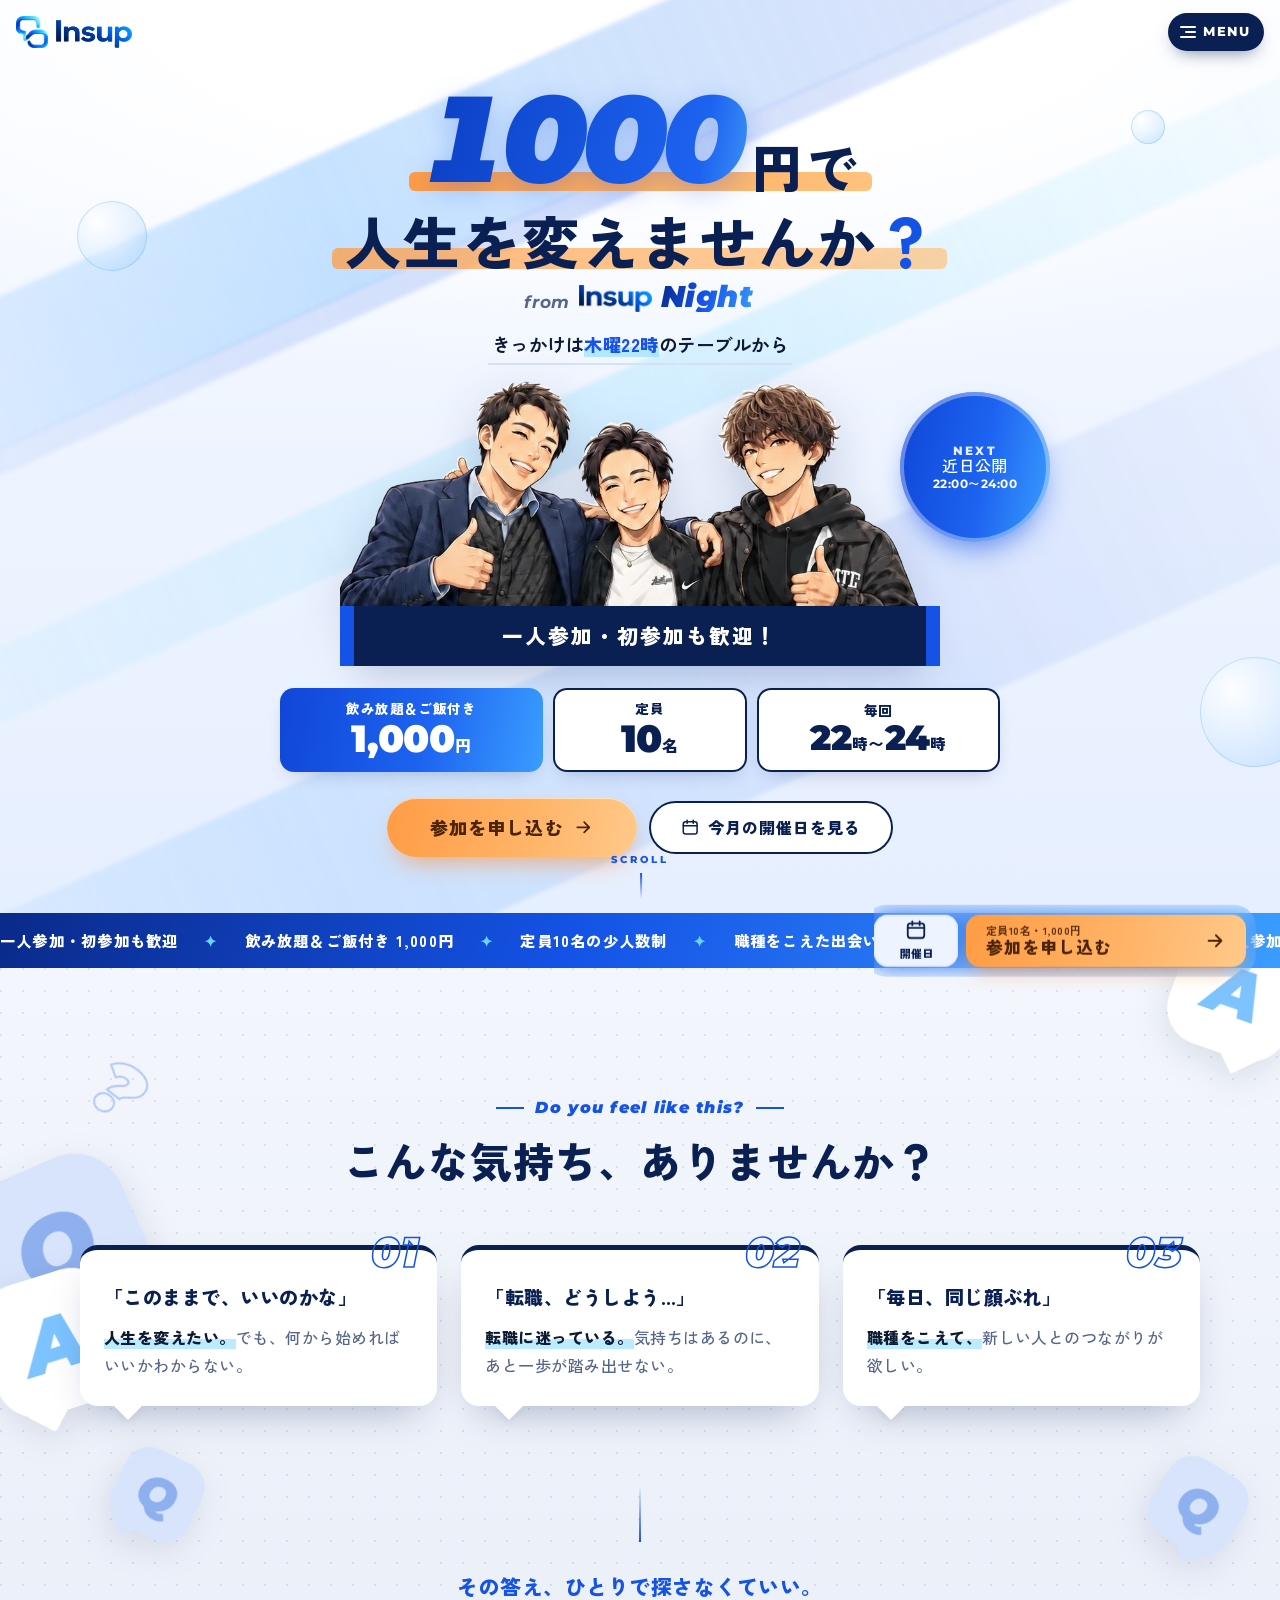
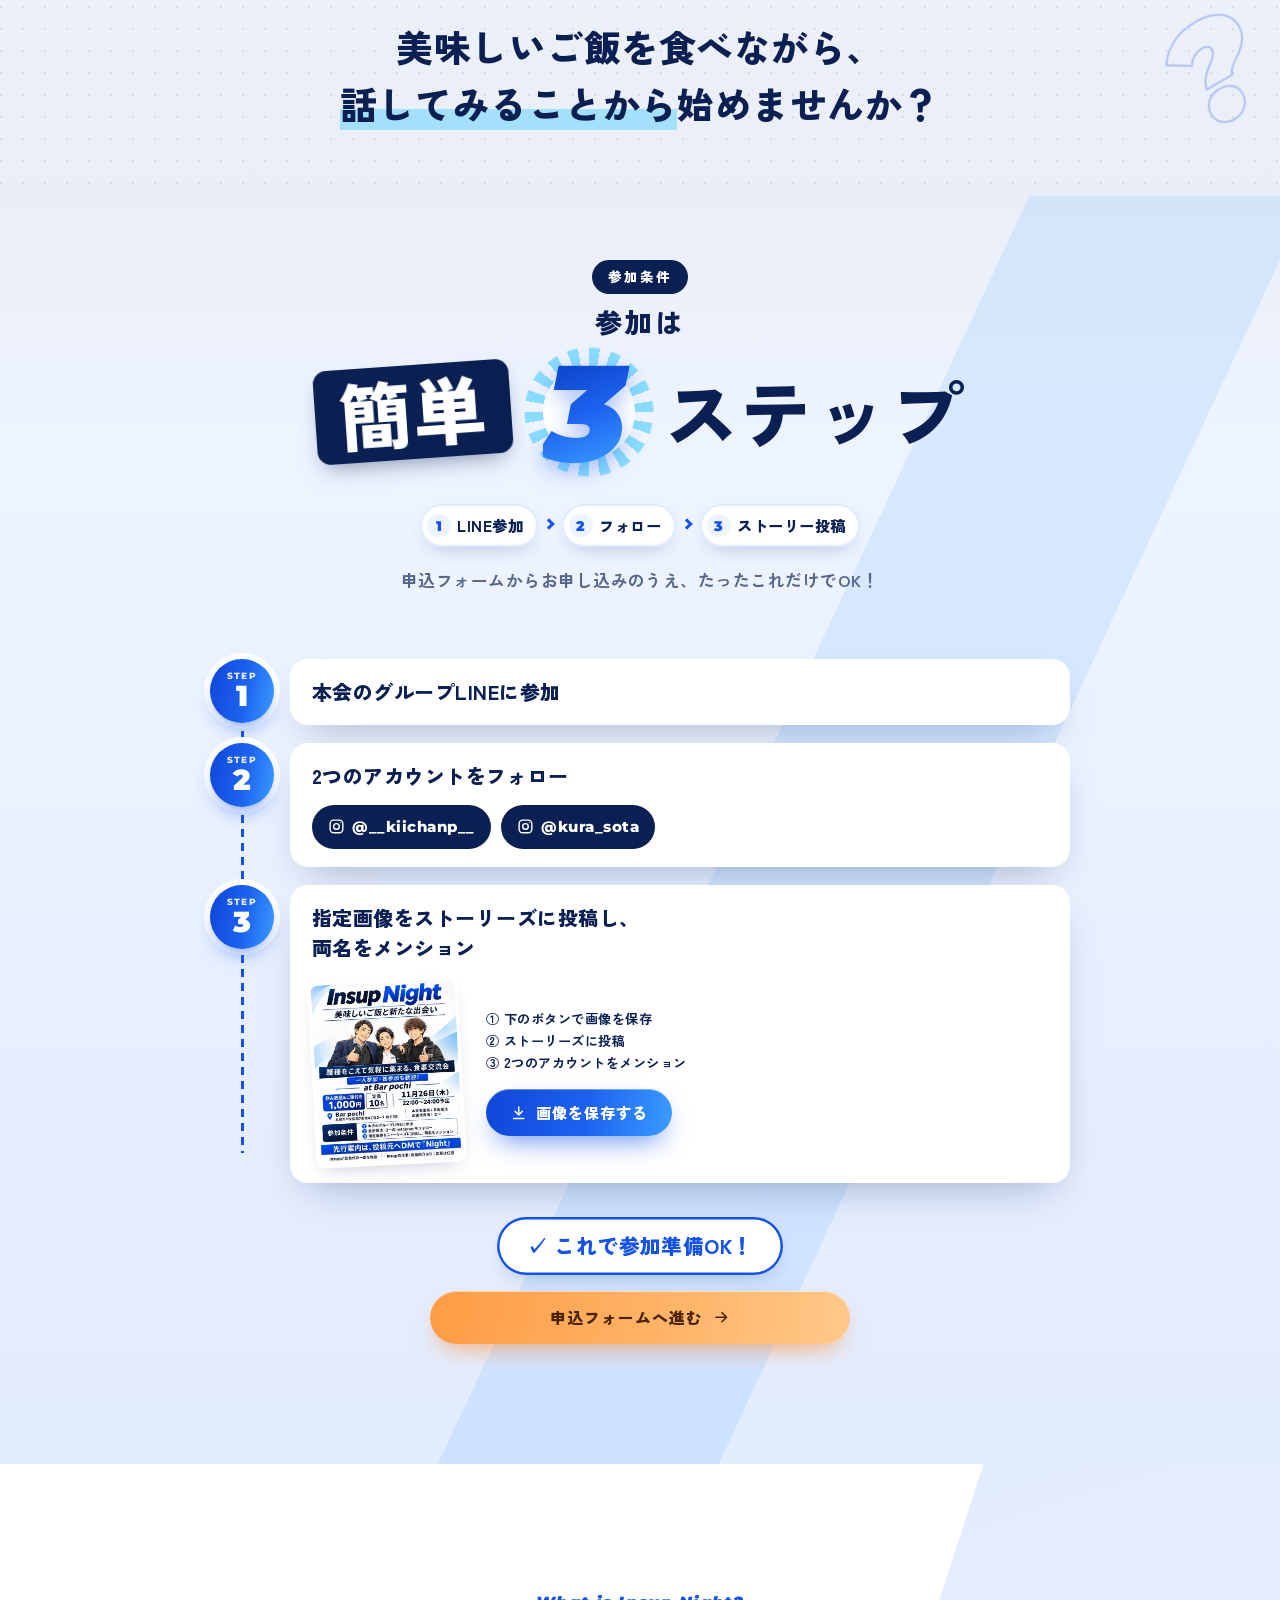
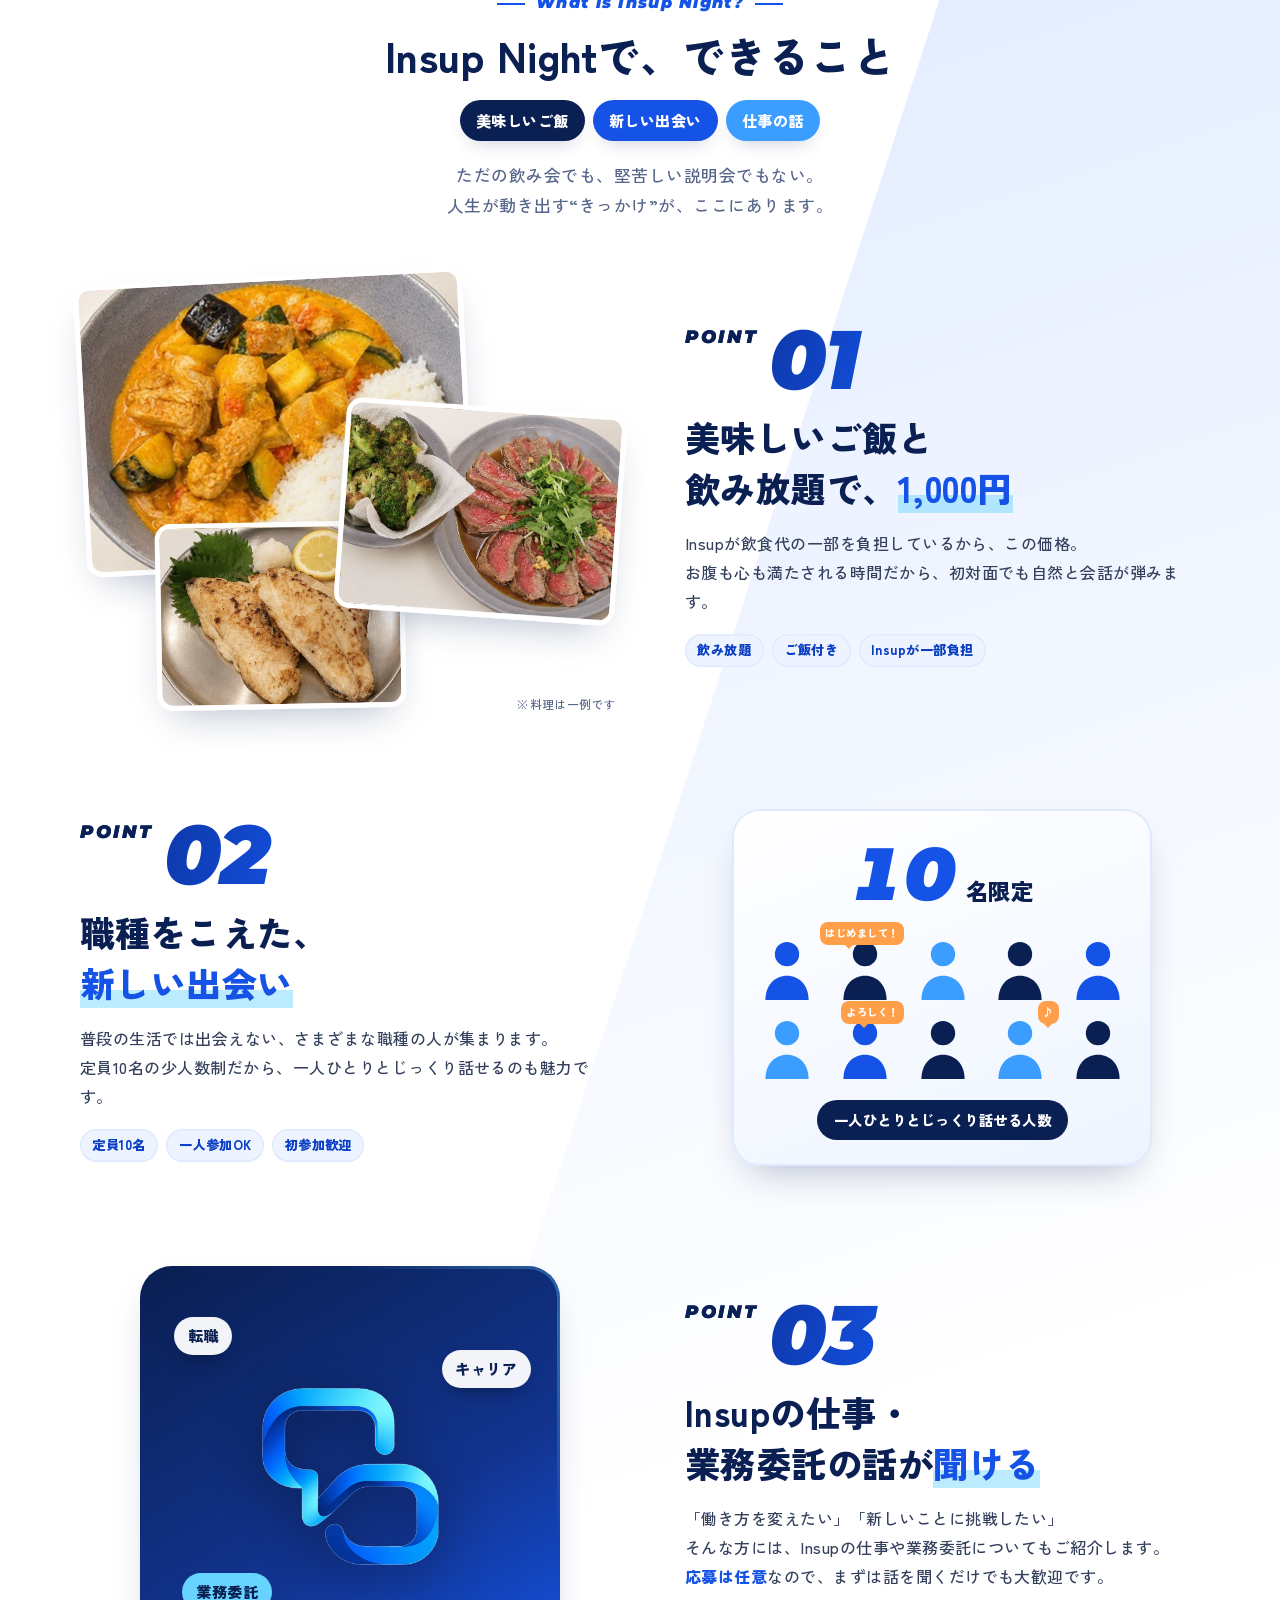
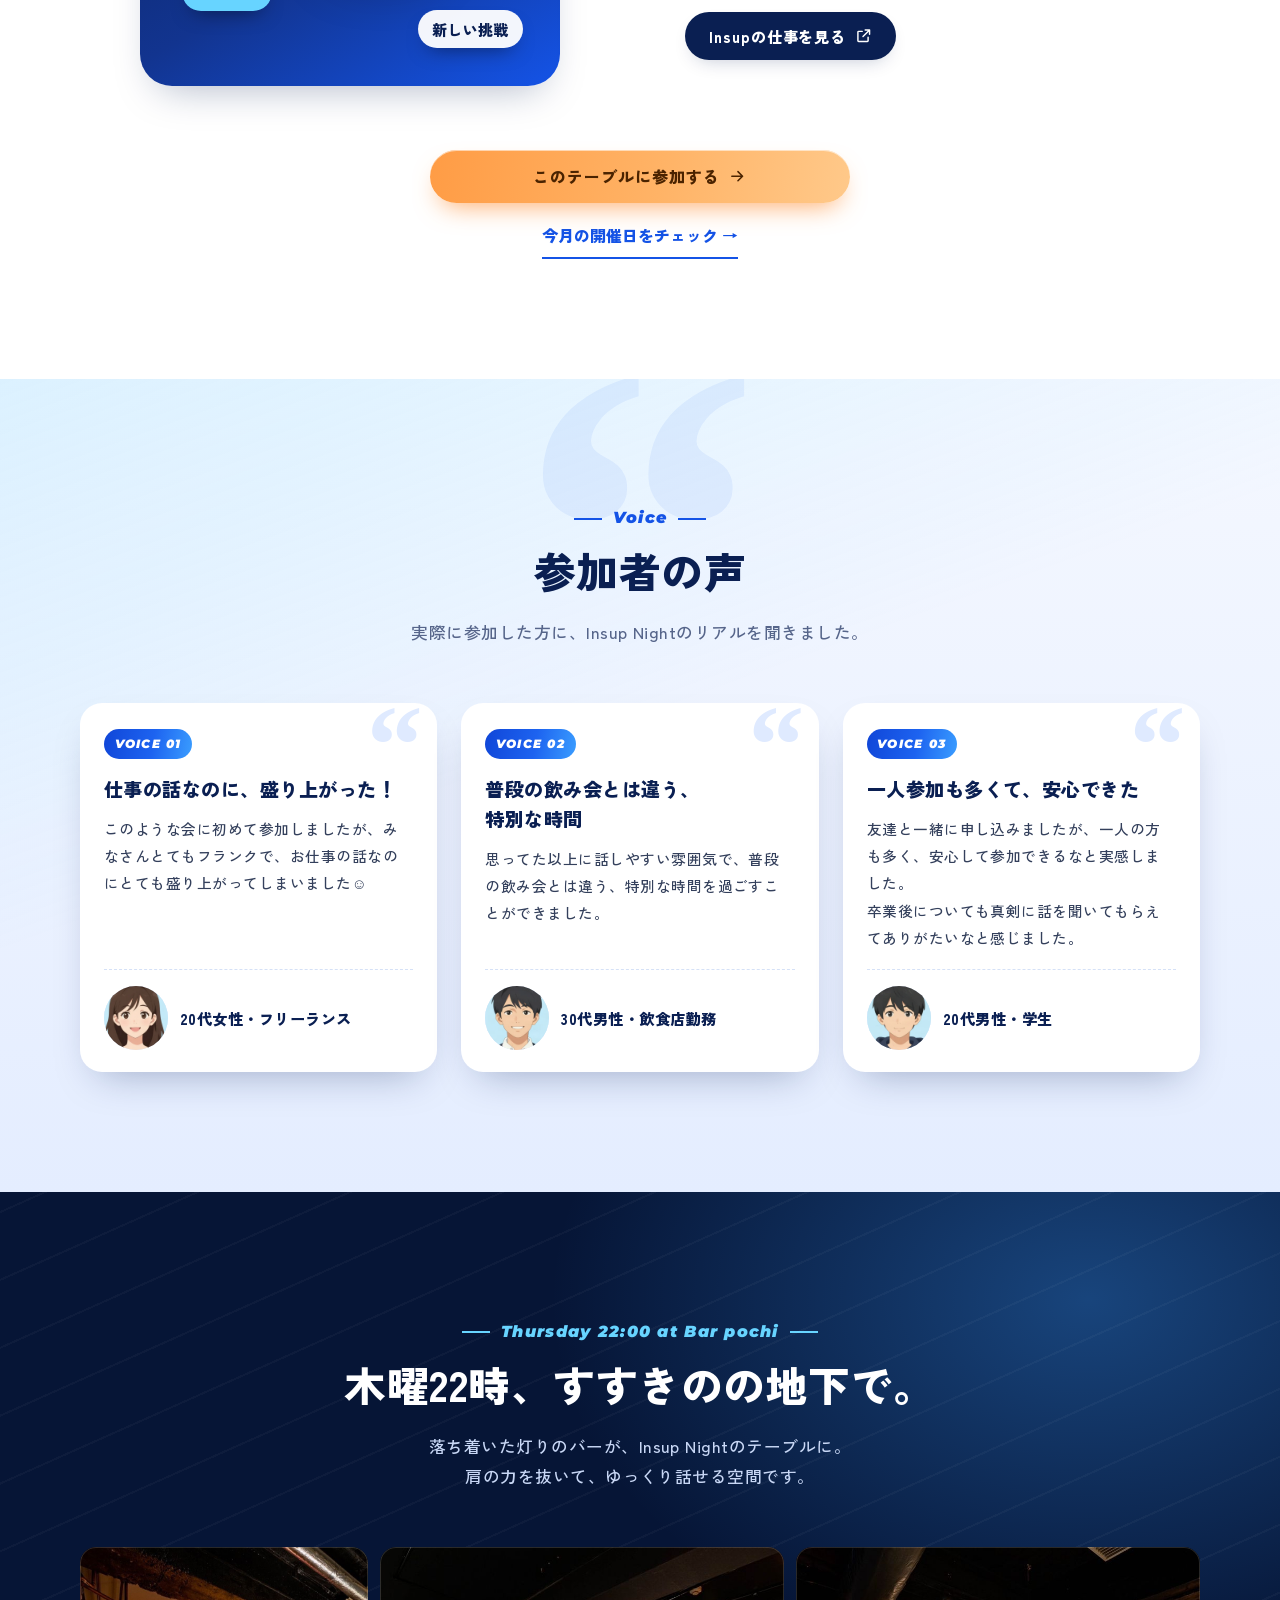
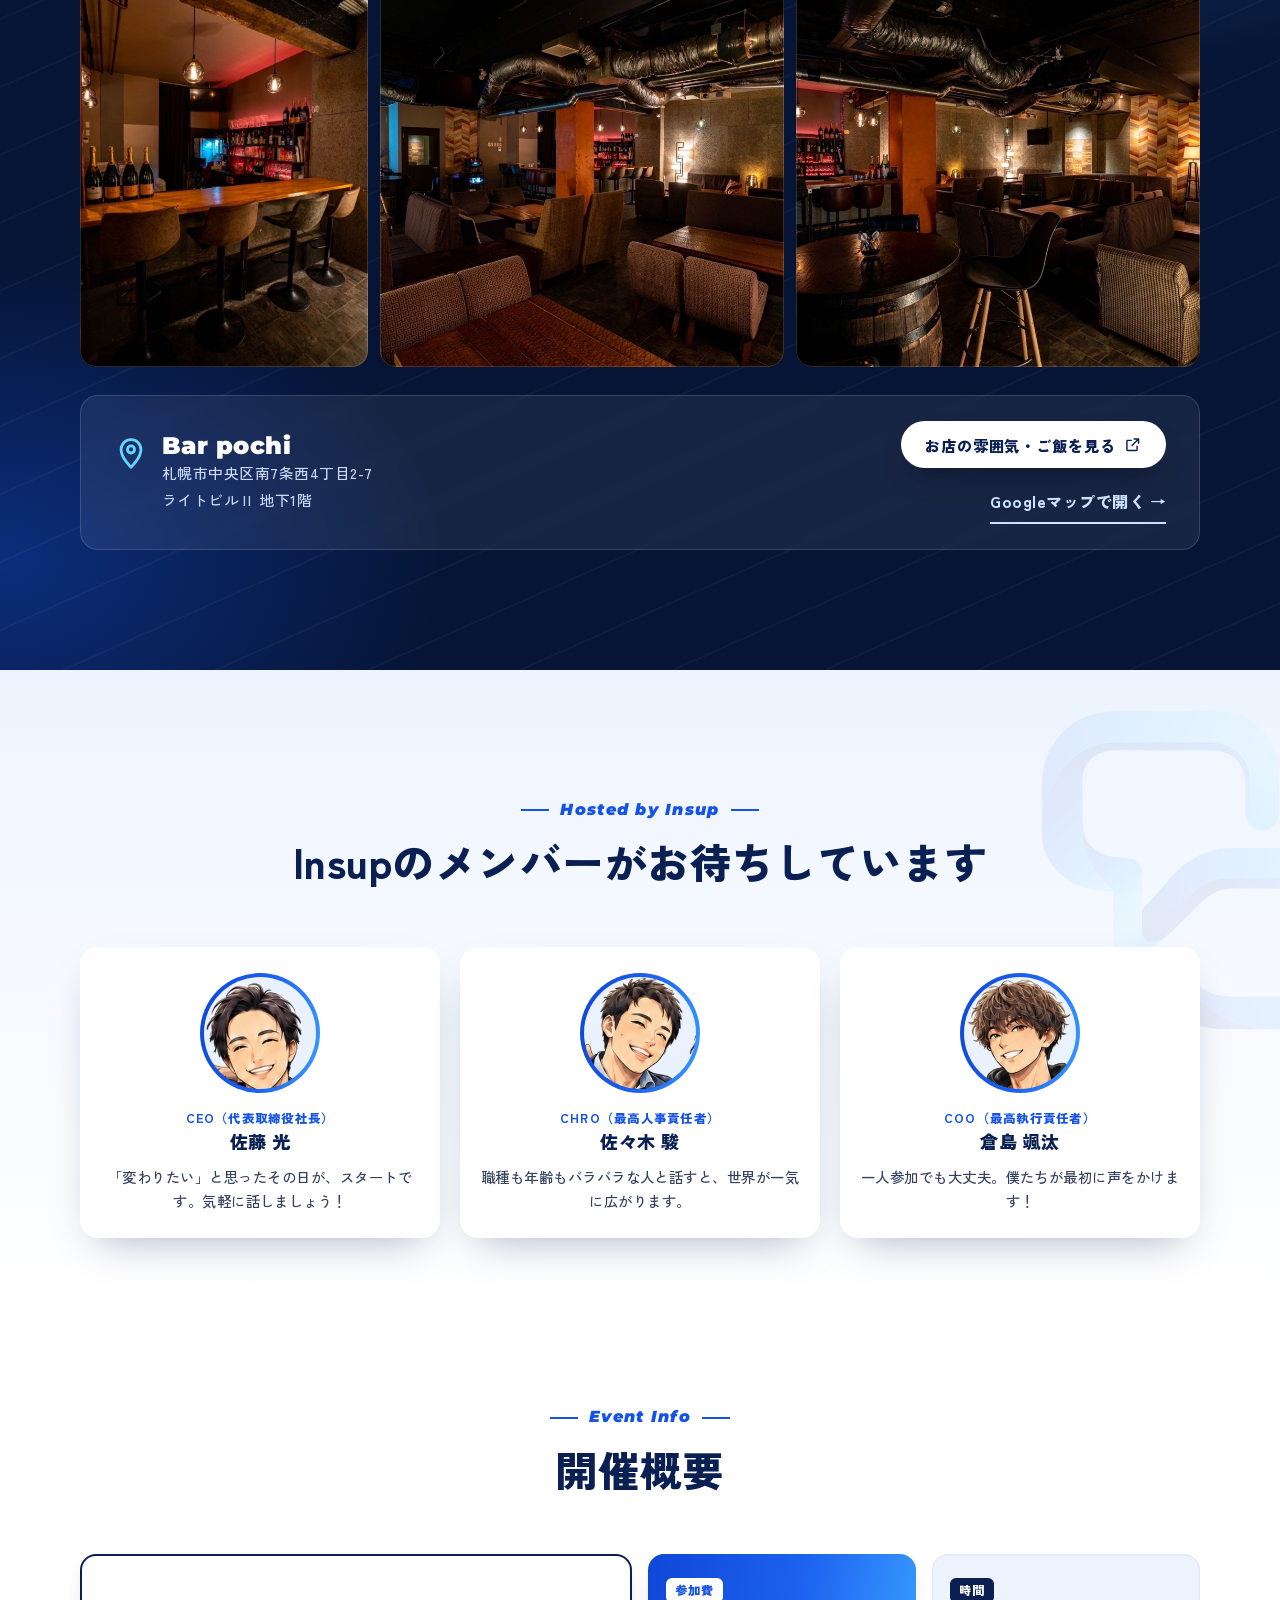
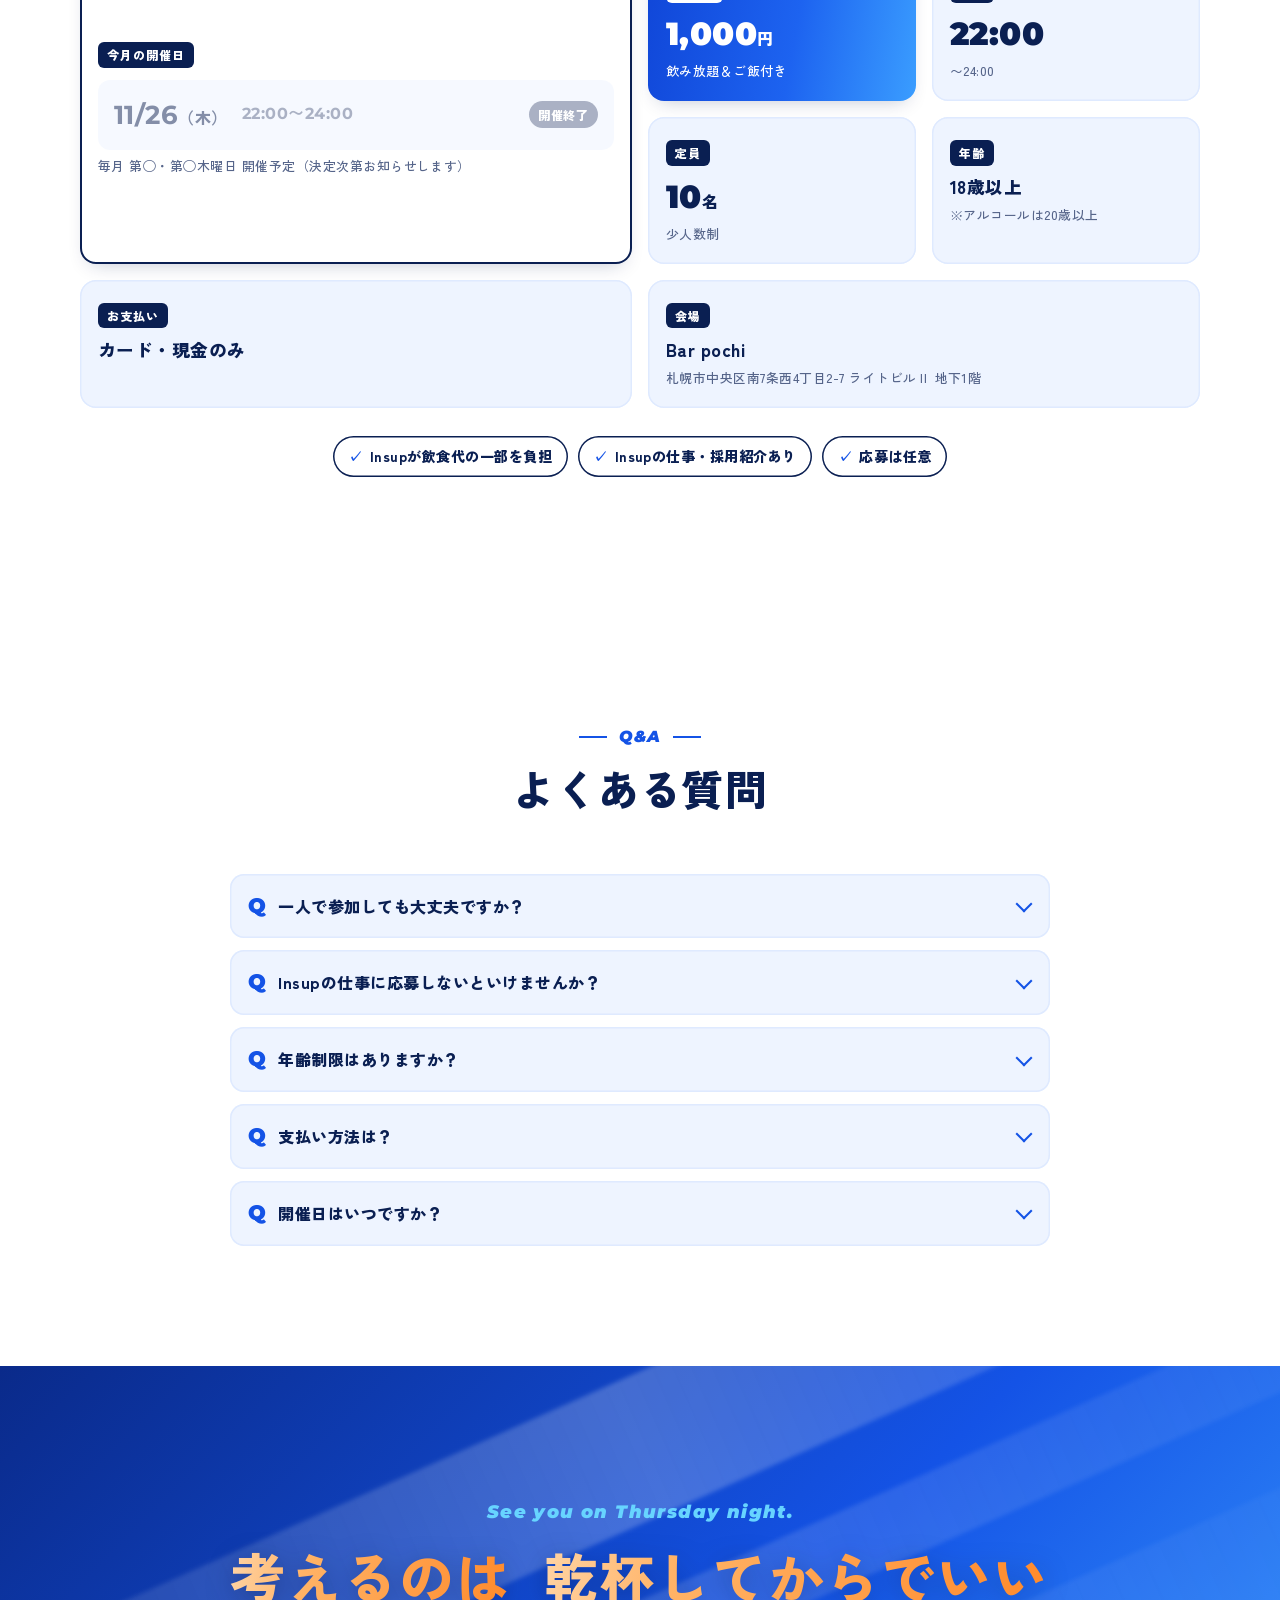
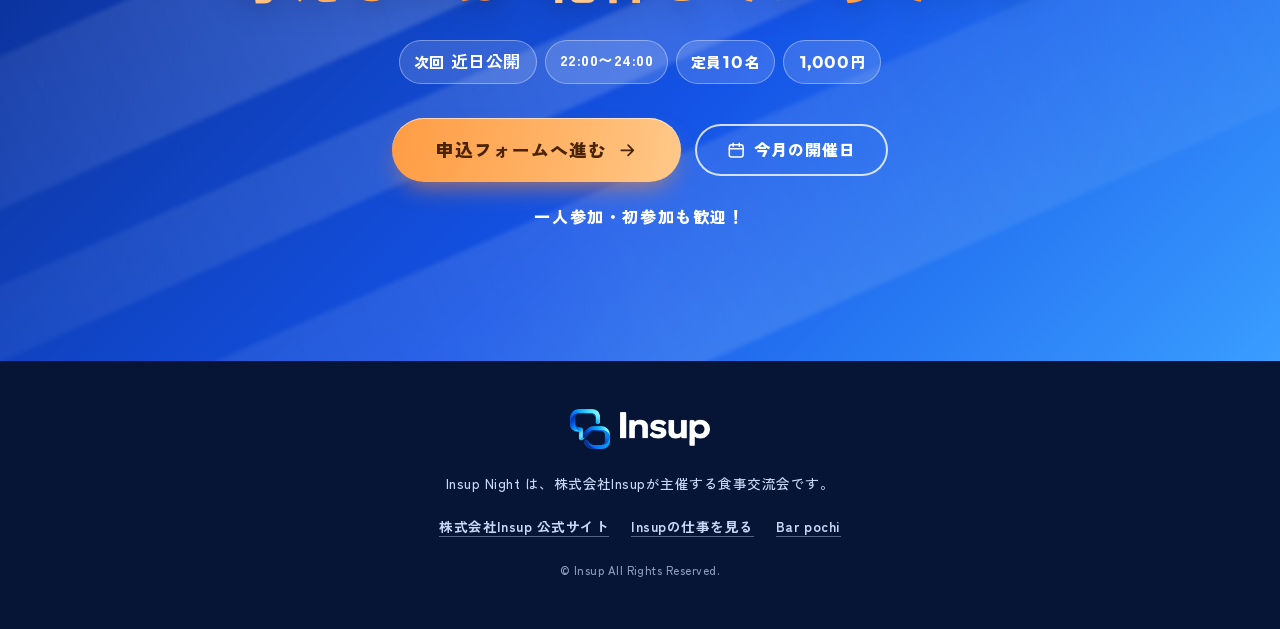
==== commit 05abf2df: "Switch applications from the in-page form to a Google Form link Remove the FormSubmit entry form. Ap" ====
--- a/index.html
+++ b/index.html
@@ -50,14 +50,13 @@
         <li style="--i:5"><a href="#members" class="js-menu-link"><small>Members</small><span>Insupメンバー紹介</span></a></li>
         <li style="--i:6"><a href="#info" class="js-menu-link"><small>Event Info</small><span>開催概要</span></a></li>
         <li style="--i:7"><a href="#faq" class="js-menu-link"><small>Q&amp;A</small><span>よくある質問</span></a></li>
-        <li style="--i:8"><a href="#entry" class="js-menu-link"><small>Entry Form</small><span>参加申込フォーム</span></a></li>
       </ul>
       <div class="menu__actions">
         <button type="button" class="btn btn--line-white btn--md btn--block js-open-dates js-menu-link">
           <svg class="ico" viewBox="0 0 24 24" aria-hidden="true"><rect x="3" y="5" width="18" height="16" rx="3"/><path d="M3 10h18M8 3v4M16 3v4"/></svg>
           <span>今月の開催日</span>
         </button>
-        <a href="#entry" class="btn btn--cta btn--lg btn--block js-apply js-menu-link"><span>参加を申し込む</span><svg class="ico ico--arrow" viewBox="0 0 24 24" aria-hidden="true"><path d="M5 12h14M13 6l6 6-6 6"/></svg></a>
+        <a href="#apply" class="btn btn--cta btn--lg btn--block js-apply js-menu-link"><span>参加を申し込む</span><svg class="ico ico--arrow" viewBox="0 0 24 24" aria-hidden="true"><path d="M5 12h14M13 6l6 6-6 6"/></svg></a>
       </div>
     </div>
   </nav>
@@ -122,7 +121,7 @@
         </ul>
 
         <div class="hero__cta anim-up" style="--d:1.1s" id="hero-cta">
-          <a href="#entry" class="btn btn--cta btn--xl js-apply">
+          <a href="#apply" class="btn btn--cta btn--xl js-apply">
             <span>参加を申し込む</span>
             <svg class="ico ico--arrow" viewBox="0 0 24 24" aria-hidden="true"><path d="M5 12h14M13 6l6 6-6 6"/></svg>
           </a>
@@ -258,7 +257,7 @@
 
         <div class="steps__done reveal">
           <p class="steps__done-text"><span>これで参加準備OK！</span></p>
-          <a href="#entry" class="btn btn--cta btn--lg js-apply"><span>申込フォームへ進む</span><svg class="ico ico--arrow" viewBox="0 0 24 24" aria-hidden="true"><path d="M5 12h14M13 6l6 6-6 6"/></svg></a>
+          <a href="#apply" class="btn btn--cta btn--lg js-apply"><span>申込フォームへ進む</span><svg class="ico ico--arrow" viewBox="0 0 24 24" aria-hidden="true"><path d="M5 12h14M13 6l6 6-6 6"/></svg></a>
         </div>
       </div>
     </section>
@@ -348,7 +347,7 @@
         </article>
 
         <div class="inline-cta reveal">
-          <a href="#entry" class="btn btn--cta btn--lg js-apply"><span>このテーブルに参加する</span><svg class="ico ico--arrow" viewBox="0 0 24 24" aria-hidden="true"><path d="M5 12h14M13 6l6 6-6 6"/></svg></a>
+          <a href="#apply" class="btn btn--cta btn--lg js-apply"><span>このテーブルに参加する</span><svg class="ico ico--arrow" viewBox="0 0 24 24" aria-hidden="true"><path d="M5 12h14M13 6l6 6-6 6"/></svg></a>
           <button type="button" class="link-btn js-open-dates">今月の開催日をチェック →</button>
         </div>
       </div>
@@ -516,7 +515,7 @@
           <span><b>1,000</b>円</span>
         </div>
         <div class="final__btns reveal">
-          <a href="#entry" class="btn btn--cta btn--xl js-apply" id="final-cta">
+          <a href="#apply" class="btn btn--cta btn--xl js-apply" id="final-cta">
             <span>申込フォームへ進む</span>
             <svg class="ico ico--arrow" viewBox="0 0 24 24" aria-hidden="true"><path d="M5 12h14M13 6l6 6-6 6"/></svg>
           </a>
@@ -526,95 +525,6 @@
           </button>
         </div>
         <p class="final__note reveal">一人参加・初参加も歓迎！</p>
-      </div>
-    </section>
-
-    <!-- ============ 申込フォーム ============ -->
-    <section class="entry" id="entry" aria-labelledby="entry-title">
-      <div class="container container--narrow">
-        <header class="sec-head">
-          <p class="sec-head__en">Entry Form</p>
-          <h2 class="sec-head__ja" id="entry-title">参加申込フォーム</h2>
-          <p class="sec-head__lead"><span class="req-mark">必須</span>の項目だけでもお申し込みいただけます。</p>
-        </header>
-
-        <form class="entry-form js-entry-form" id="entry-form" novalidate>
-          <div class="field">
-            <label for="f-name">お名前<span class="req-mark">必須</span></label>
-            <input type="text" id="f-name" name="お名前" autocomplete="name" placeholder="例）山田 花子" required>
-            <p class="field__err" id="f-name-err"></p>
-          </div>
-          <div class="field">
-            <label for="f-tel">電話番号<span class="req-mark">必須</span></label>
-            <input type="tel" id="f-tel" name="電話番号" autocomplete="tel" inputmode="tel" placeholder="例）090-1234-5678" required>
-            <p class="field__err" id="f-tel-err"></p>
-          </div>
-          <div class="field">
-            <label for="f-email">メールアドレス<span class="req-mark">必須</span></label>
-            <input type="email" id="f-email" name="メールアドレス" autocomplete="email" inputmode="email" placeholder="例）hanako@example.com" required>
-            <p class="field__err" id="f-email-err"></p>
-          </div>
-          <div class="field">
-            <label for="f-date">参加希望日<span class="req-mark">必須</span></label>
-            <div class="select"><select id="f-date" name="参加希望日" required class="js-date-select"><option value="">選択してください</option></select></div>
-            <p class="field__err" id="f-date-err"></p>
-          </div>
-
-          <p class="entry-form__divider"><span>ここから下は任意です</span></p>
-
-          <div class="field-row">
-            <div class="field">
-              <label for="f-age">年代<span class="opt-mark">任意</span></label>
-              <div class="select"><select id="f-age" name="年代">
-                <option value="">選択してください</option>
-                <option>10代（18・19歳）</option>
-                <option>20代</option>
-                <option>30代</option>
-                <option>40代</option>
-                <option>50代以上</option>
-              </select></div>
-            </div>
-            <div class="field">
-              <label for="f-people">参加人数<span class="opt-mark">任意</span></label>
-              <div class="select"><select id="f-people" name="参加人数">
-                <option value="">選択してください</option>
-                <option>1名（一人で参加）</option>
-                <option>2名</option>
-                <option>3名</option>
-                <option>4名以上</option>
-              </select></div>
-            </div>
-          </div>
-          <div class="field">
-            <label for="f-job">職業<span class="opt-mark">任意</span></label>
-            <input type="text" id="f-job" name="職業" autocomplete="organization-title" placeholder="例）営業職、美容師、学生 など">
-          </div>
-          <div class="field">
-            <label for="f-ig">Instagram ID<span class="opt-mark">任意</span></label>
-            <div class="ig-input"><span aria-hidden="true">@</span><input type="text" id="f-ig" name="Instagram ID" autocomplete="off" autocapitalize="off" spellcheck="false" placeholder="insup_night"></div>
-          </div>
-          <div class="field">
-            <label for="f-msg">相談したいこと<span class="opt-mark">任意</span></label>
-            <textarea id="f-msg" name="相談したいこと" rows="4" placeholder="例）転職を考えている、業務委託に興味がある など"></textarea>
-          </div>
-
-          <!-- スパム対策（人には見えない欄） -->
-          <input type="text" name="_honey" class="entry-form__honey" tabindex="-1" autocomplete="off" aria-hidden="true">
-
-          <p class="entry-form__note">※18歳以上の方が対象です（アルコールは20歳以上）</p>
-          <button type="submit" class="btn btn--cta btn--xl btn--block entry-form__submit">
-            <span class="js-submit-label">この内容で申し込む</span>
-            <svg class="ico ico--arrow" viewBox="0 0 24 24" aria-hidden="true"><path d="M5 12h14M13 6l6 6-6 6"/></svg>
-          </button>
-          <p class="entry-form__error" role="alert" hidden></p>
-        </form>
-
-        <div class="entry-done" id="entry-done" tabindex="-1" hidden>
-          <div class="entry-done__icon" aria-hidden="true">✓</div>
-          <h3 class="entry-done__title">お申し込み<wbr>ありがとうございます！</h3>
-          <p class="entry-done__text">内容を確認して、<wbr>Insupからご連絡します。<br>参加条件の3ステップも<wbr>お忘れなく。</p>
-          <a href="#steps" class="btn btn--navy btn--md">参加は簡単3ステップを見る</a>
-        </div>
       </div>
     </section>
   </main>
@@ -642,7 +552,7 @@
       <svg class="ico" viewBox="0 0 24 24" aria-hidden="true"><rect x="3" y="5" width="18" height="16" rx="3"/><path d="M3 10h18M8 3v4M16 3v4"/></svg>
       <span>開催日</span>
     </button>
-    <a href="#entry" class="sticky-cta__apply js-apply" tabindex="-1">
+    <a href="#apply" class="sticky-cta__apply js-apply" tabindex="-1">
       <span class="sticky-cta__small">定員10名・1,000円</span>
       <span class="sticky-cta__main">参加を申し込む</span>
       <svg class="ico ico--arrow" viewBox="0 0 24 24" aria-hidden="true"><path d="M5 12h14M13 6l6 6-6 6"/></svg>
@@ -663,7 +573,7 @@
         <div><dt>会場</dt><dd>Bar pochi（すすきの）</dd></div>
         <div><dt>参加費</dt><dd>1,000円（飲み放題＆ご飯付き）</dd></div>
       </dl>
-      <a href="#entry" class="btn btn--cta btn--lg btn--block js-apply"><span>この日に申し込む</span><svg class="ico ico--arrow" viewBox="0 0 24 24" aria-hidden="true"><path d="M5 12h14M13 6l6 6-6 6"/></svg></a>
+      <a href="#apply" class="btn btn--cta btn--lg btn--block js-apply"><span>この日に申し込む</span><svg class="ico ico--arrow" viewBox="0 0 24 24" aria-hidden="true"><path d="M5 12h14M13 6l6 6-6 6"/></svg></a>
     </div>
   </div>
 
--- a/assets/css/style.css
+++ b/assets/css/style.css
@@ -1143,69 +1143,6 @@
 @media (min-width: 768px) { .final__btns { flex-direction: row; justify-content: center; } .final__btns .btn { width: auto; } }
 .final__note { margin-top: 20px; font-weight: 900; letter-spacing: .1em; }
 
-/* =========================================================
-   申込フォーム
-   ========================================================= */
-.entry { padding: clamp(64px, 10vw, 100px) 0; background: linear-gradient(180deg, #eef4ff 0%, #f7faff 100%); }
-.req-mark, .opt-mark {
-  display: inline-block; margin-left: .6em; padding: .1em .55em; border-radius: 6px;
-  font-size: .7rem; font-weight: 900; letter-spacing: .06em; vertical-align: .12em; line-height: 1.5;
-}
-.req-mark { background: var(--orange); color: #fff; }
-.sec-head__lead .req-mark { margin: 0 .3em 0 0; }
-.opt-mark { background: var(--ice-2); color: var(--muted); }
-.entry-form, .entry-done {
-  display: grid; gap: 20px;
-  padding: clamp(24px, 5vw, 40px);
-  background: #fff; border-radius: 24px; box-shadow: var(--shadow);
-}
-.field { display: grid; gap: 8px; min-width: 0; }
-.field label { font-weight: 900; color: var(--navy); }
-.field input, .field select, .field textarea {
-  width: 100%; min-width: 0;
-  padding: .85em 1em; border: 2px solid var(--line); border-radius: 12px;
-  background: #fbfcff; color: var(--ink);
-  font: 500 16px/1.5 var(--ff);
-  transition: border-color .2s, box-shadow .2s, background .2s;
-}
-.field textarea { resize: vertical; min-height: 7.5em; }
-.field input::placeholder, .field textarea::placeholder { color: #a6b2cc; }
-.field input:focus, .field select:focus, .field textarea:focus {
-  outline: none; border-color: var(--blue); background: #fff; box-shadow: 0 0 0 4px rgba(20, 83, 230, .15);
-}
-.field.is-error input, .field.is-error select { border-color: #e0483e; background: #fff7f6; }
-.field__err { min-height: 0; color: #d03a30; font-size: .82rem; font-weight: 700; }
-.field__err:empty { display: none; }
-.select { position: relative; }
-.select select { appearance: none; -webkit-appearance: none; padding-right: 2.6em; cursor: pointer; }
-.select::after {
-  content: ""; position: absolute; right: 1.1em; top: 50%; width: 8px; height: 8px; margin-top: -6px;
-  border-right: 2.5px solid var(--blue); border-bottom: 2.5px solid var(--blue); transform: rotate(45deg); pointer-events: none;
-}
-.field-row { display: grid; gap: 20px; }
-@media (min-width: 640px) { .field-row { grid-template-columns: 1fr 1fr; } }
-.ig-input { display: flex; align-items: stretch; }
-.ig-input span {
-  display: grid; place-items: center; padding: 0 .9em; border: 2px solid var(--line); border-right: 0; border-radius: 12px 0 0 12px;
-  background: var(--ice); color: var(--blue); font-family: var(--ff-en); font-weight: 800;
-}
-.ig-input input { border-radius: 0 12px 12px 0; }
-.entry-form__divider { display: flex; align-items: center; gap: 12px; color: var(--muted); font-size: .82rem; font-weight: 700; }
-.entry-form__divider::before, .entry-form__divider::after { content: ""; flex: 1; height: 1.5px; background: repeating-linear-gradient(90deg, var(--line) 0 6px, transparent 6px 10px); }
-.entry-form__honey { position: absolute; left: -9999px; width: 1px; height: 1px; opacity: 0; }
-.entry-form__note { font-size: .82rem; color: var(--muted); text-align: center; }
-.entry-form__submit { margin-top: -4px; }
-.entry-form__error { padding: .8em 1em; border-radius: 12px; background: #fff1ef; color: #c2342a; font-weight: 700; font-size: .9rem; text-align: center; }
-.entry-done { justify-items: center; text-align: center; }
-.entry-done:focus { outline: none; }
-.entry-done__icon {
-  display: grid; place-items: center; width: 72px; height: 72px; border-radius: 50%;
-  background: var(--grad-cta); color: var(--orange-ink); font-size: 2rem; font-weight: 900;
-  animation: easyThree .7s cubic-bezier(.2, 1.6, .4, 1) both;
-}
-.entry-done__title { font-size: clamp(1.3rem, 5vw, 1.6rem); font-weight: 900; color: var(--navy); }
-.entry-done__text { color: #34405c; }
-.entry-done__title, .entry-done__text { word-break: keep-all; overflow-wrap: anywhere; }
 
 /* =========================================================
    Footer
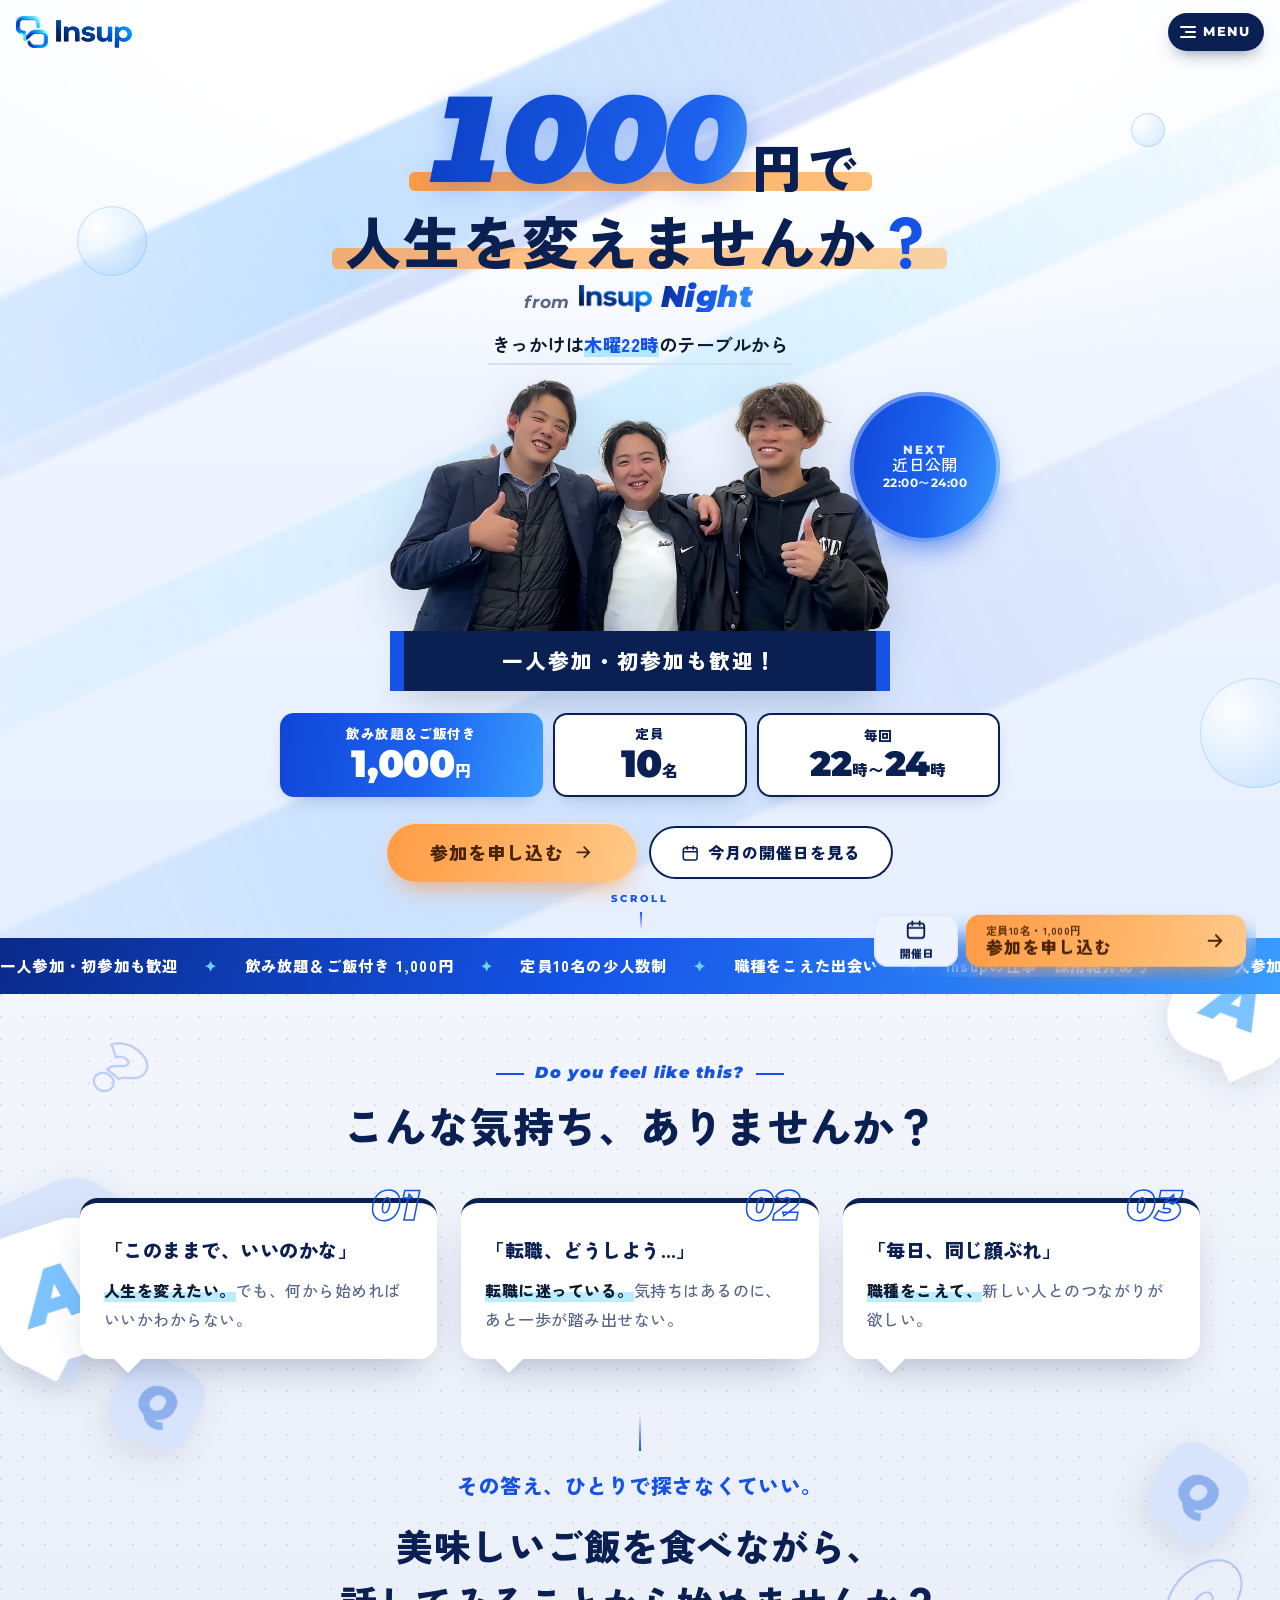
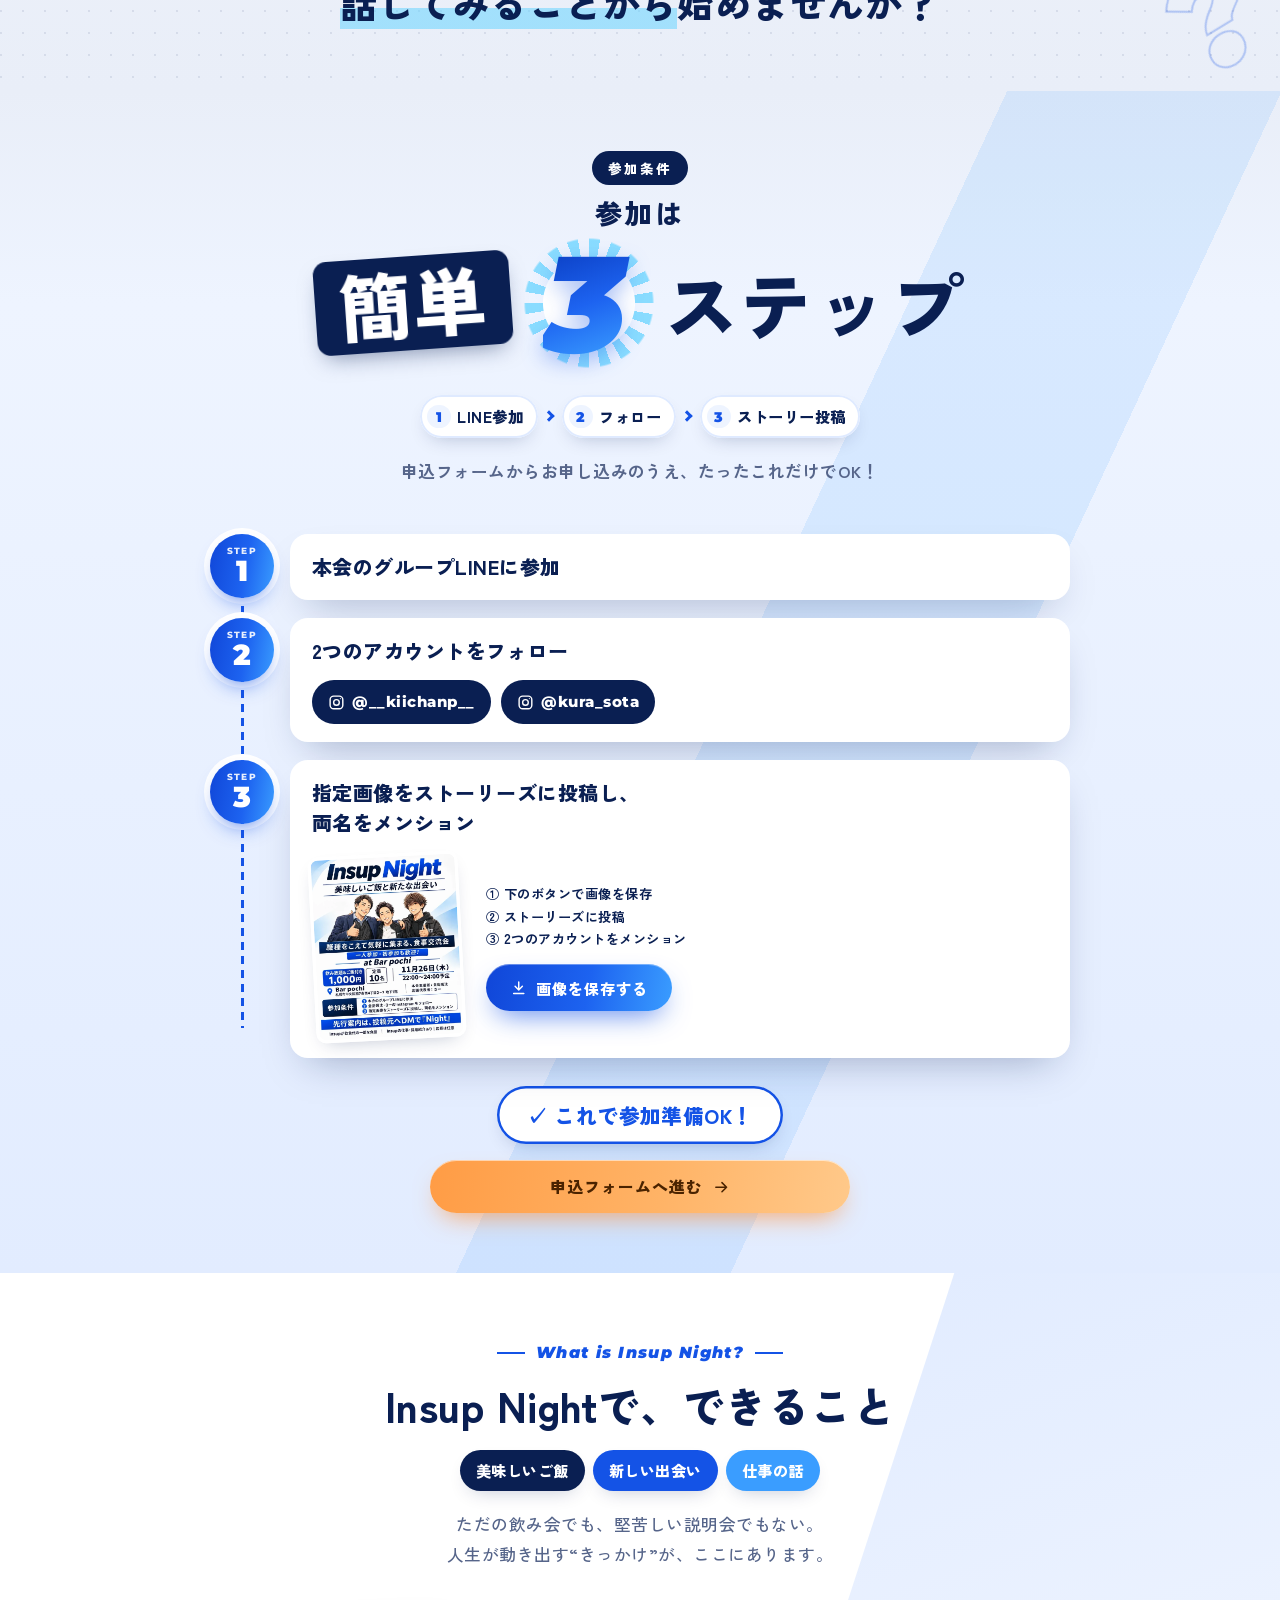
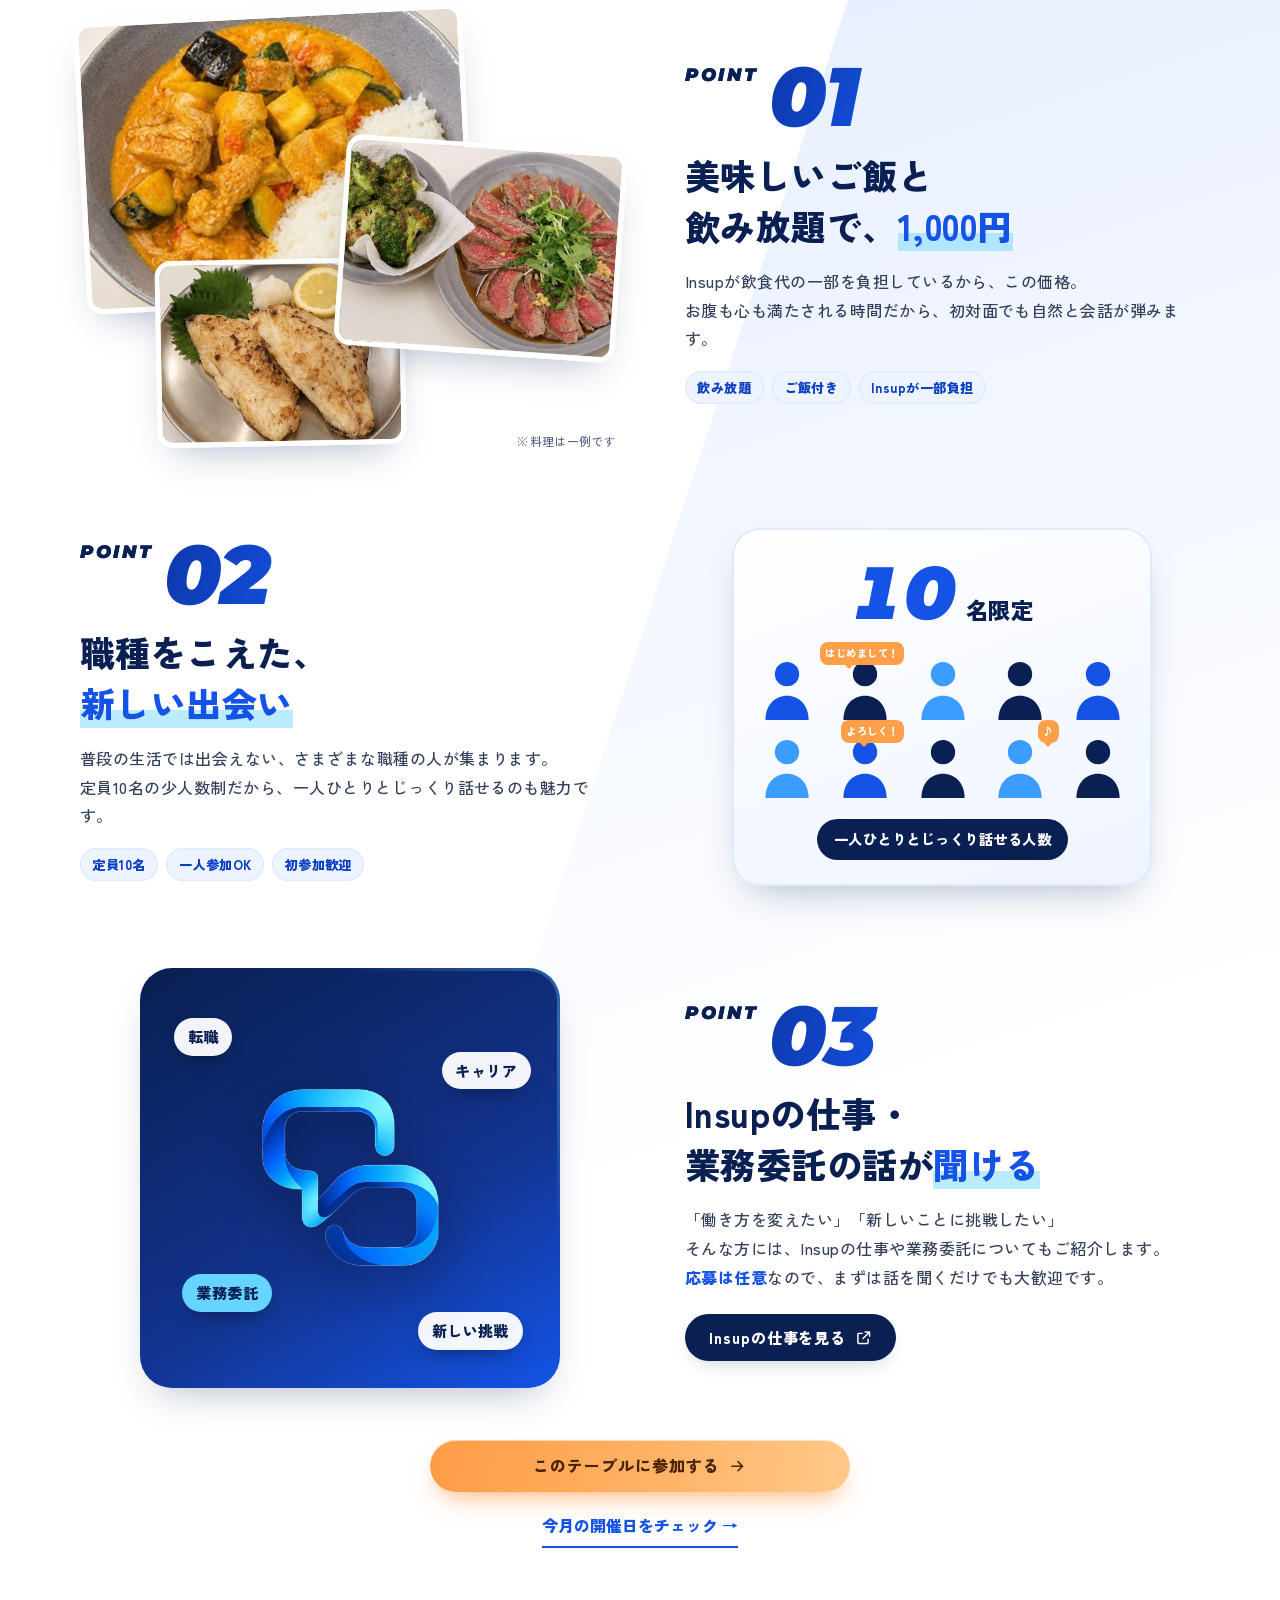
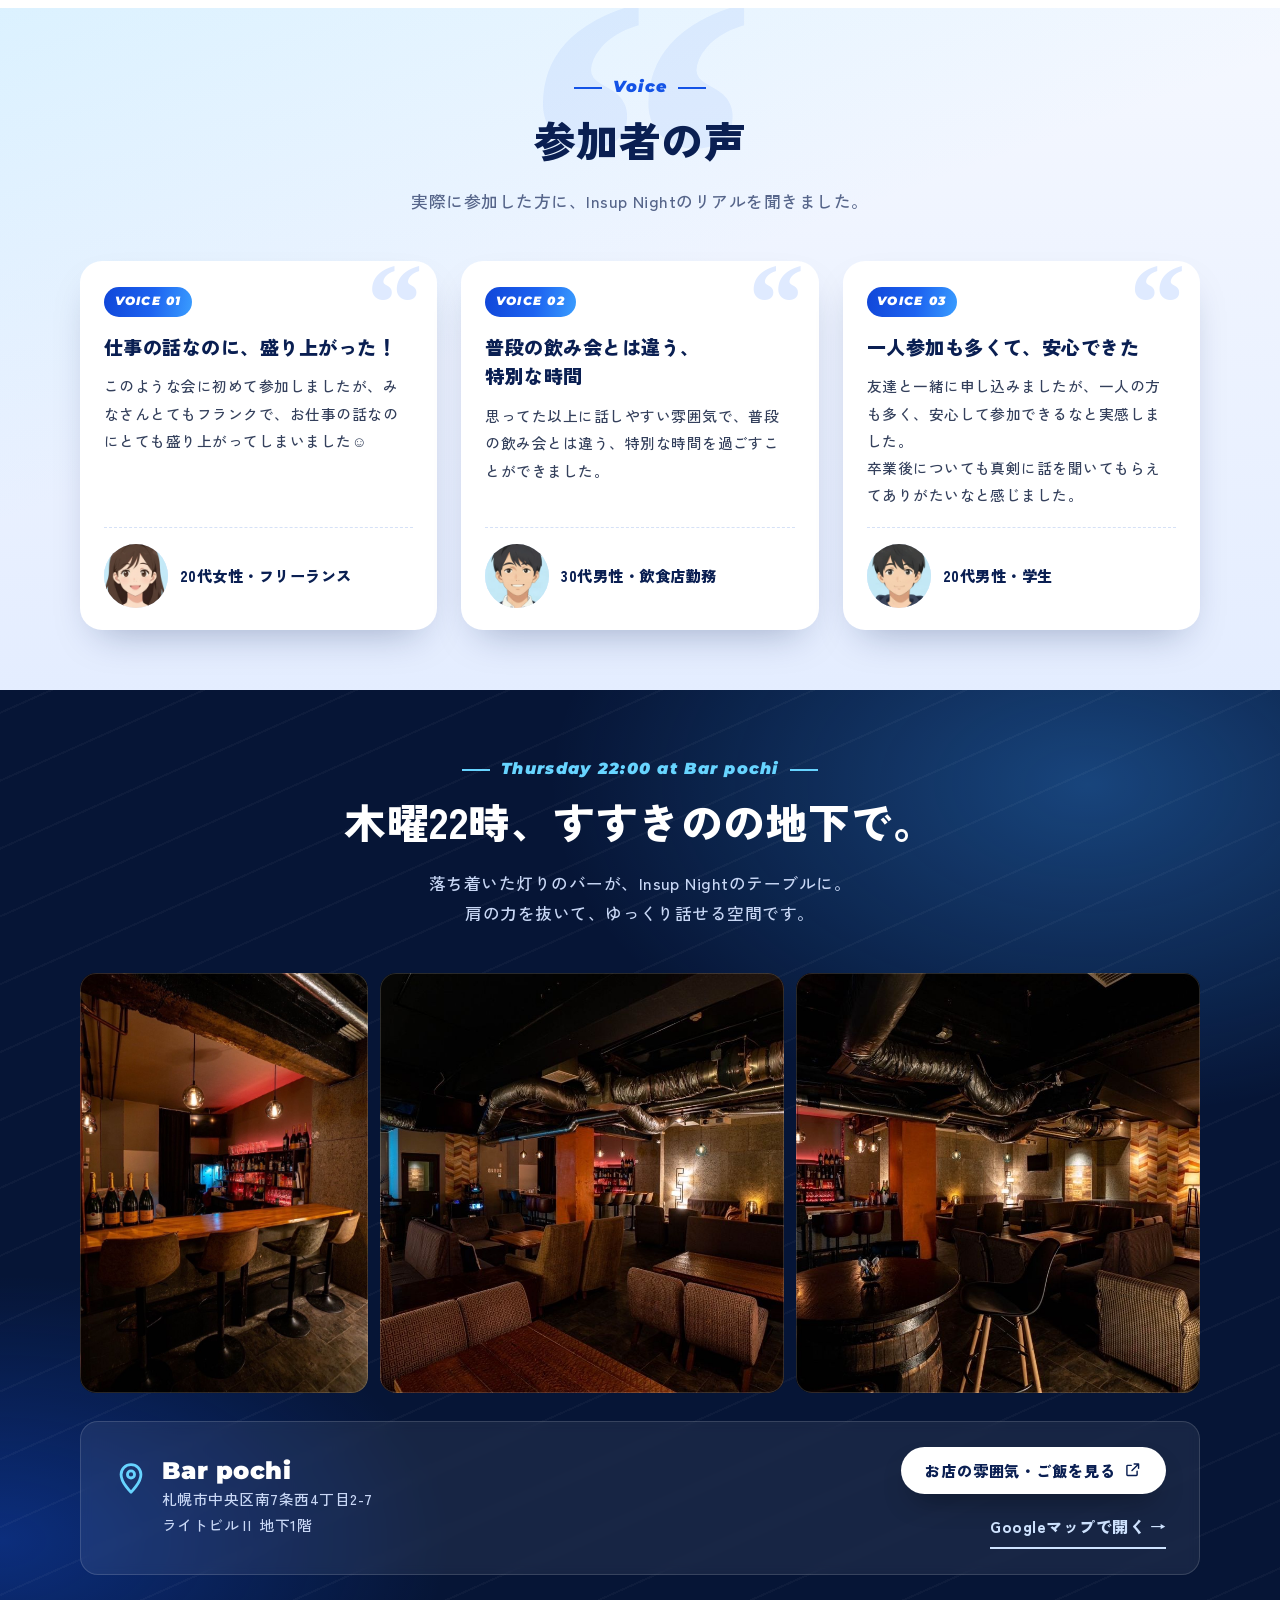
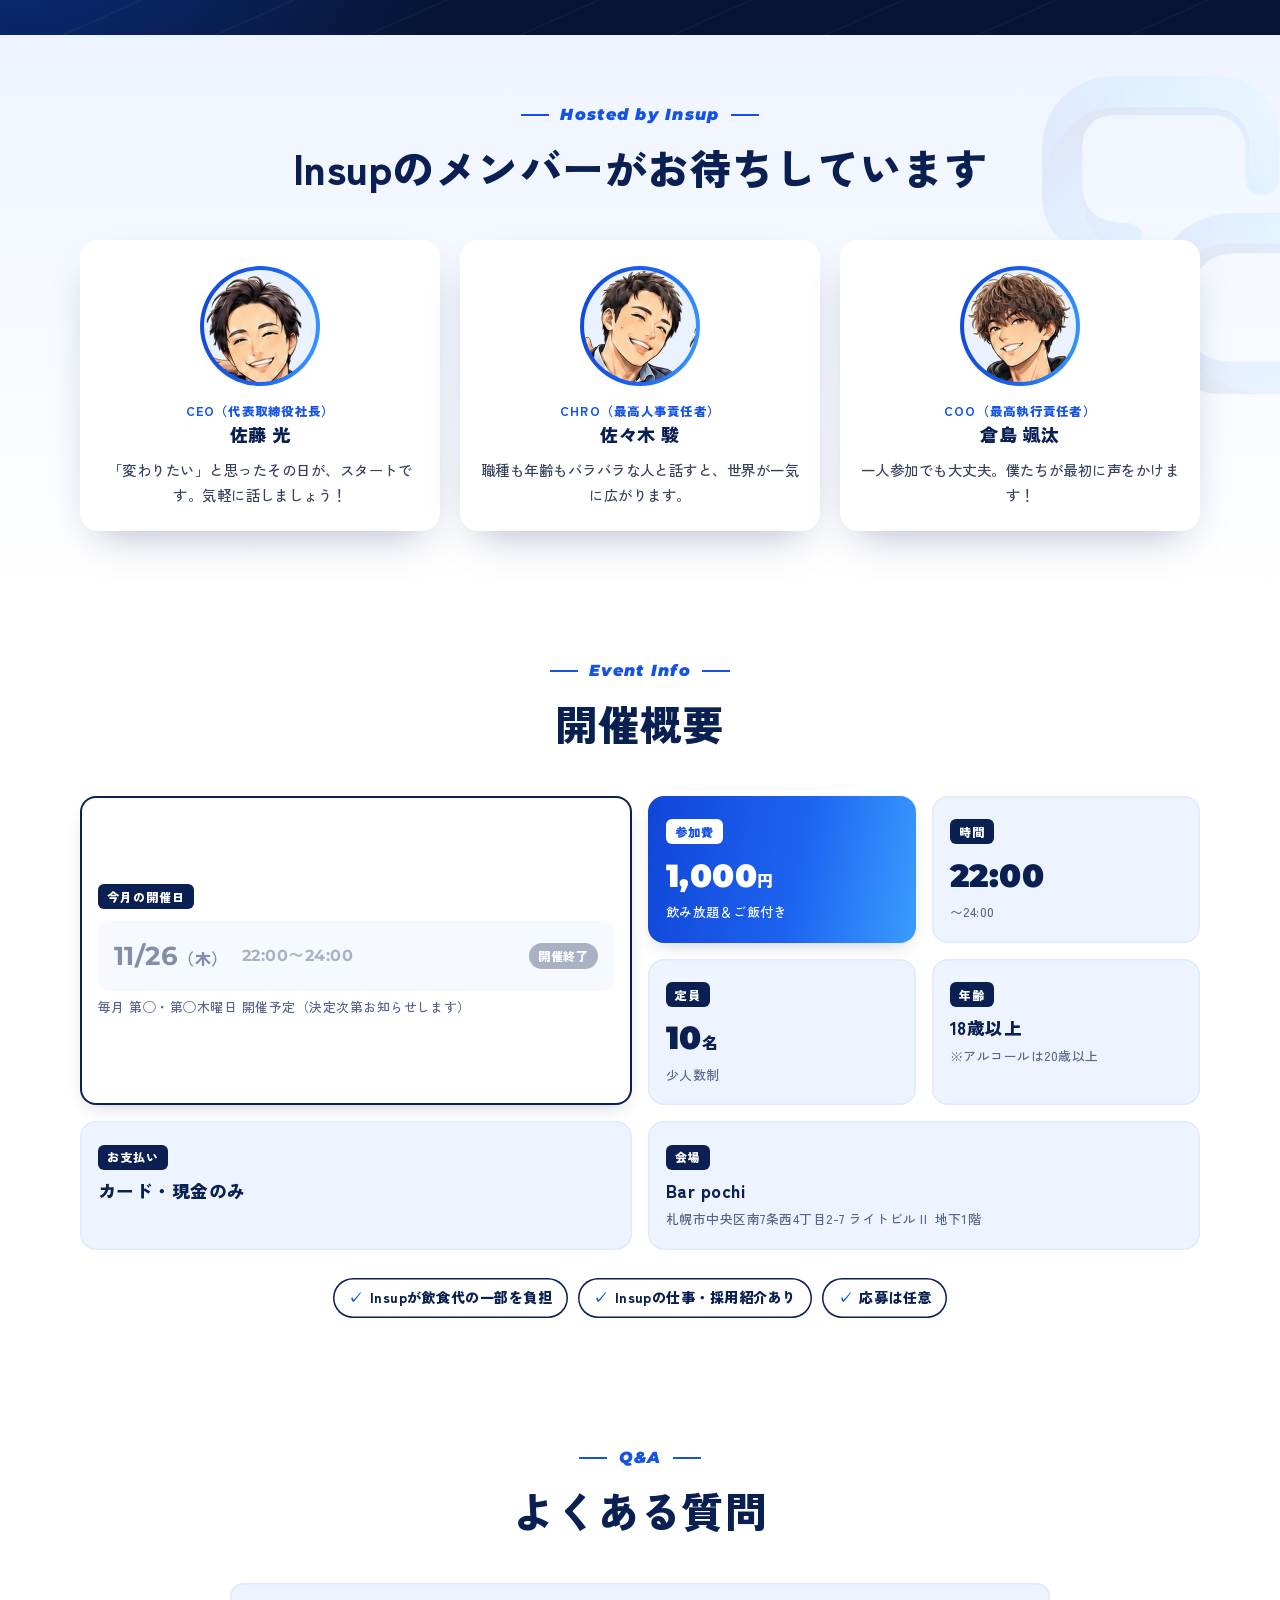
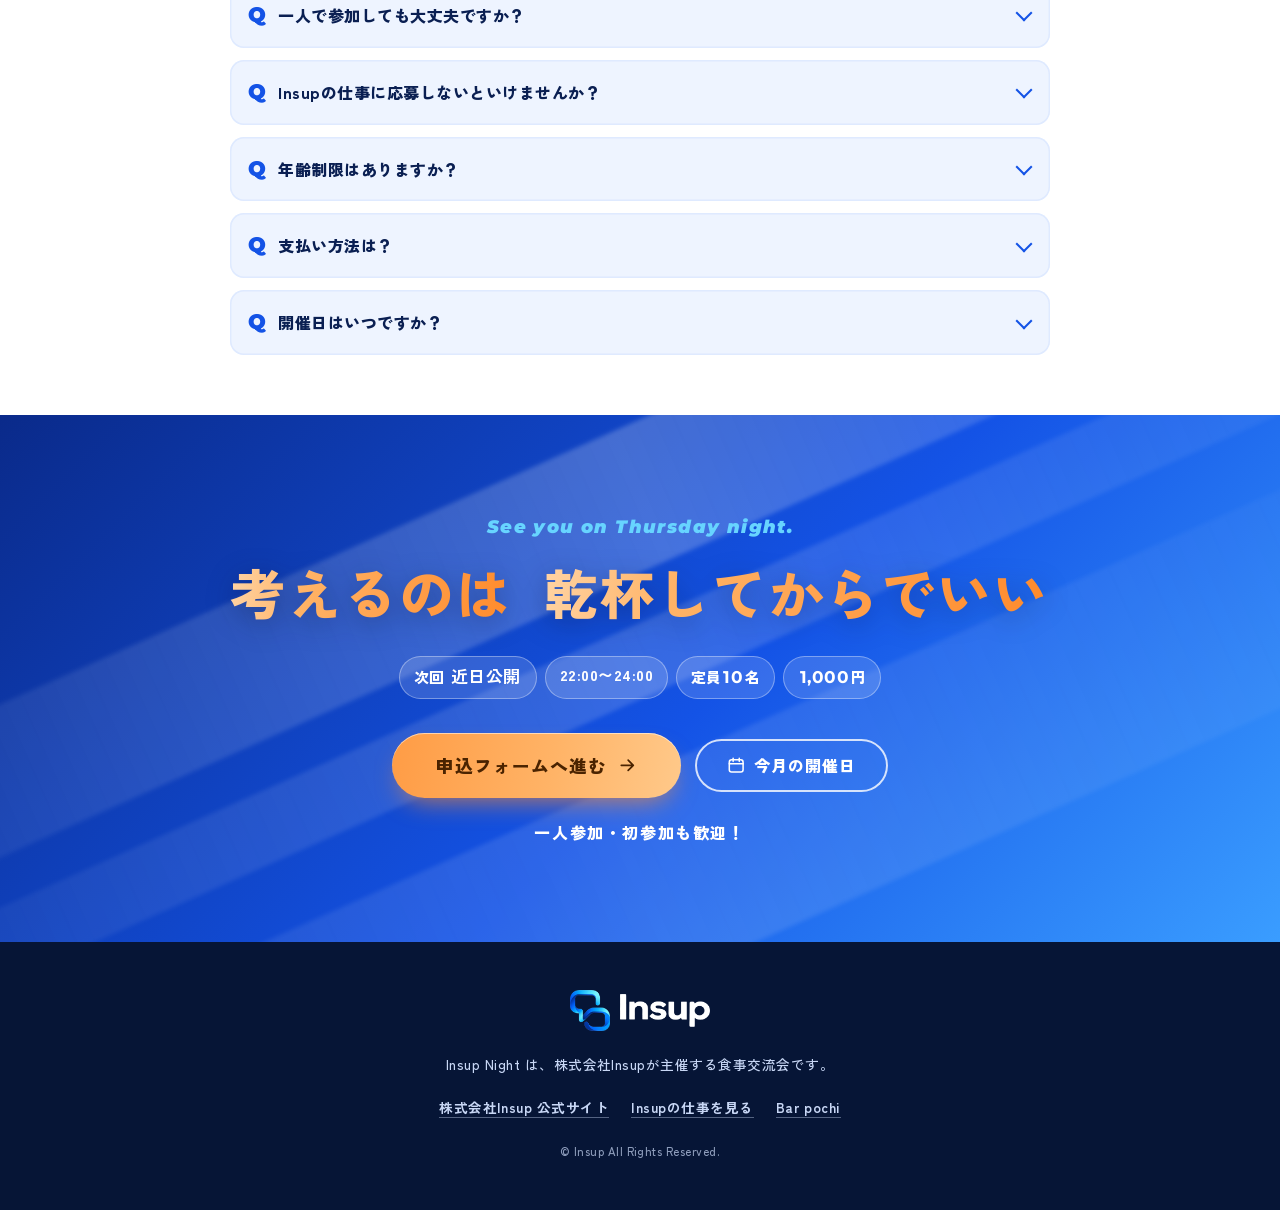
==== commit b6e65d6e: "Replace hero illustration with the team photo Crop the three members out of the supplied photo (drop" ====
--- a/index.html
+++ b/index.html
@@ -99,7 +99,7 @@
             <span class="hero__next-date js-next-date">—</span>
             <span class="hero__next-time">22:00〜24:00</span>
           </div>
-          <img src="assets/img/hero-people.webp" alt="笑顔でサムズアップするInsupのメンバー3人" class="hero__people" width="940" height="355">
+          <img src="assets/img/hero-people.webp" alt="笑顔でサムズアップするInsupのメンバー3人" class="hero__people" width="1640" height="833">
           <div class="hero__band">
             <span>一人参加・初参加も歓迎！</span>
           </div>
--- a/assets/css/style.css
+++ b/assets/css/style.css
@@ -233,7 +233,7 @@
    ========================================================= */
 .hero {
   position: relative;
-  padding: calc(var(--header-h) + 18px) 0 70px;
+  padding: calc(var(--header-h) + 18px) 0 52px;
   background:
     radial-gradient(120% 60% at 50% 0%, #fff 30%, transparent 70%),
     linear-gradient(180deg, #f7faff 0%, #e6efff 100%);
@@ -378,7 +378,7 @@
   .kv-from { margin-top: 12px; font-size: 1.9rem; }
   .hero__catch { margin-top: 10px; }
   .hero__catch-sub { margin-top: 4px; font-size: 1.15rem; }
-  .hero__visual { max-width: 600px; margin-top: 16px; }
+  .hero__visual { max-width: 500px; margin-top: 14px; }
   .hero__band { padding: .55em 1em; font-size: 1.3rem; }
   .hero__badges { margin-top: 16px; max-width: 640px; }
   .badge { padding: 8px; }
@@ -429,12 +429,12 @@
 }
 
 .hero__scroll {
-  position: absolute; left: 50%; bottom: 14px; transform: translateX(-50%);
+  position: absolute; left: 50%; bottom: 8px; transform: translateX(-50%);
   font-family: var(--ff-en); font-size: .62rem; font-weight: 800; letter-spacing: .3em; color: var(--blue);
-  text-decoration: none; padding-bottom: 30px;
+  text-decoration: none; padding-bottom: 22px;
 }
 .hero__scroll::after {
-  content: ""; position: absolute; left: 50%; bottom: 0; width: 2px; height: 26px;
+  content: ""; position: absolute; left: 50%; bottom: 0; width: 2px; height: 18px;
   background: linear-gradient(var(--blue), transparent);
   animation: scrollLine 1.8s ease-in-out infinite;
 }
@@ -455,8 +455,8 @@
 /* =========================================================
    Section common
    ========================================================= */
-.sec { position: relative; padding: clamp(72px, 12vw, 120px) 0; overflow: hidden; }
-.sec-head { text-align: center; margin-bottom: clamp(36px, 6vw, 56px); }
+.sec { position: relative; padding: clamp(32px, 5vw, 60px) 0; overflow: hidden; }
+.sec-head { text-align: center; margin-bottom: clamp(24px, 4vw, 44px); }
 .sec-head__en {
   font-family: var(--ff-en); font-style: italic; font-weight: 900;
   font-size: clamp(.85rem, 2.6vw, 1rem); letter-spacing: .08em;
@@ -502,7 +502,7 @@
 .reveal { opacity: 0; transform: translateY(36px); transition: opacity .9s cubic-bezier(.2, .8, .2, 1), transform .9s cubic-bezier(.2, .8, .2, 1); transition-delay: var(--d, 0s); }
 .reveal.is-in { opacity: 1; transform: none; }
 
-.inline-cta { display: flex; flex-direction: column; align-items: center; gap: 12px; margin-top: clamp(44px, 7vw, 64px); text-align: center; }
+.inline-cta { display: flex; flex-direction: column; align-items: center; gap: 12px; margin-top: clamp(32px, 5vw, 52px); text-align: center; }
 .inline-cta .btn { width: min(420px, 100%); }
 .inline-cta__note { font-size: .85rem; font-weight: 700; color: var(--muted); }
 
@@ -513,7 +513,6 @@
   background:
     radial-gradient(circle at 1px 1px, rgba(10, 31, 82, .09) 1px, transparent 0) 0 0 / 22px 22px,
     linear-gradient(180deg, #f3f6fc 0%, #e9eef8 100%);
-  padding-bottom: clamp(40px, 7vw, 64px);
 }
 .worry > .container { position: relative; z-index: 1; }
 
@@ -579,9 +578,9 @@
 .worry-card__text { margin-top: 8px; color: var(--muted); }
 .worry-card__text mark { color: var(--ink); font-weight: 900; background: linear-gradient(transparent 60%, rgba(103, 212, 255, .45) 60%); }
 
-.worry__answer { margin-top: clamp(56px, 9vw, 80px); text-align: center; position: relative; }
+.worry__answer { margin-top: clamp(36px, 6vw, 56px); text-align: center; position: relative; }
 .worry__answer::before {
-  content: ""; display: block; width: 2px; height: 56px; margin: 0 auto 26px;
+  content: ""; display: block; width: 2px; height: 36px; margin: 0 auto 16px;
   background: linear-gradient(transparent, var(--blue));
 }
 .worry__answer-lead { font-size: clamp(1rem, 3.8vw, 1.3rem); font-weight: 900; color: var(--blue); }
@@ -601,7 +600,7 @@
 .point-item {
   position: relative;
   display: grid; gap: 28px; align-items: center;
-  margin-top: clamp(48px, 8vw, 90px);
+  margin-top: clamp(40px, 6vw, 72px);
 }
 .point-item:first-of-type { margin-top: 0; }
 @media (min-width: 900px) {
@@ -835,7 +834,7 @@
 /* =========================================================
    MEMBERS
    ========================================================= */
-.members { background: linear-gradient(180deg, #eef4ff 0%, #fff 100%); padding-bottom: clamp(40px, 8vw, 70px); }
+.members { background: linear-gradient(180deg, #eef4ff 0%, #fff 100%); }
 .members::before {
   content: ""; position: absolute; right: -80px; top: 40px; width: 320px; height: 320px;
   background: url(../img/insup-logo-mark.webp) center / contain no-repeat;
@@ -872,7 +871,7 @@
 /* =========================================================
    結：INFO
    ========================================================= */
-.info { background: #fff; padding-top: clamp(40px, 8vw, 90px); }
+.info { background: #fff; }
 .info__grid { display: grid; gap: 12px; grid-template-columns: 1fr 1fr; }
 @media (min-width: 900px) { .info__grid { grid-template-columns: repeat(4, 1fr); gap: 16px; } }
 .info-card {
@@ -930,10 +929,9 @@
   background:
     linear-gradient(115deg, transparent 0 55%, rgba(58, 157, 255, .12) 55% 70%, transparent 70%),
     linear-gradient(180deg, #e9eef8 0%, #eef4ff 18%, #e2ecff 100%);
-  padding-top: clamp(40px, 7vw, 64px);
 }
 /* 簡単3ステップ 見出し */
-.easy { position: relative; text-align: center; margin-bottom: clamp(40px, 7vw, 64px); }
+.easy { position: relative; text-align: center; margin-bottom: clamp(28px, 5vw, 48px); }
 .easy__label {
   display: inline-block; padding: .35em 1.2em; border-radius: 999px;
   background: var(--navy); color: #fff; font-weight: 900; font-size: .85rem; letter-spacing: .14em;
@@ -1041,7 +1039,7 @@
 .step__no small { font-size: .32em; letter-spacing: .12em; font-weight: 800; opacity: .9; }
 .step.is-in .step__no { animation: easyThree .7s cubic-bezier(.2, 1.6, .4, 1) calc(var(--d, 0s) + .15s) both; }
 
-.steps__done { display: flex; flex-direction: column; align-items: center; gap: 16px; margin-top: 34px; text-align: center; }
+.steps__done { display: flex; flex-direction: column; align-items: center; gap: 16px; margin-top: 28px; text-align: center; }
 .steps__done-text span {
   display: inline-block; padding: .5em 1.4em; border-radius: 999px;
   background: #fff; color: var(--blue); font-weight: 900; font-size: clamp(1.05rem, 4vw, 1.3rem);
@@ -1114,7 +1112,7 @@
    ========================================================= */
 .final {
   position: relative; overflow: hidden;
-  padding: clamp(80px, 13vw, 130px) 0;
+  padding: clamp(48px, 8vw, 96px) 0;
   background: linear-gradient(135deg, #0a2a8a 0%, #1453e6 55%, #3a9dff 100%);
   color: #fff; text-align: center;
 }
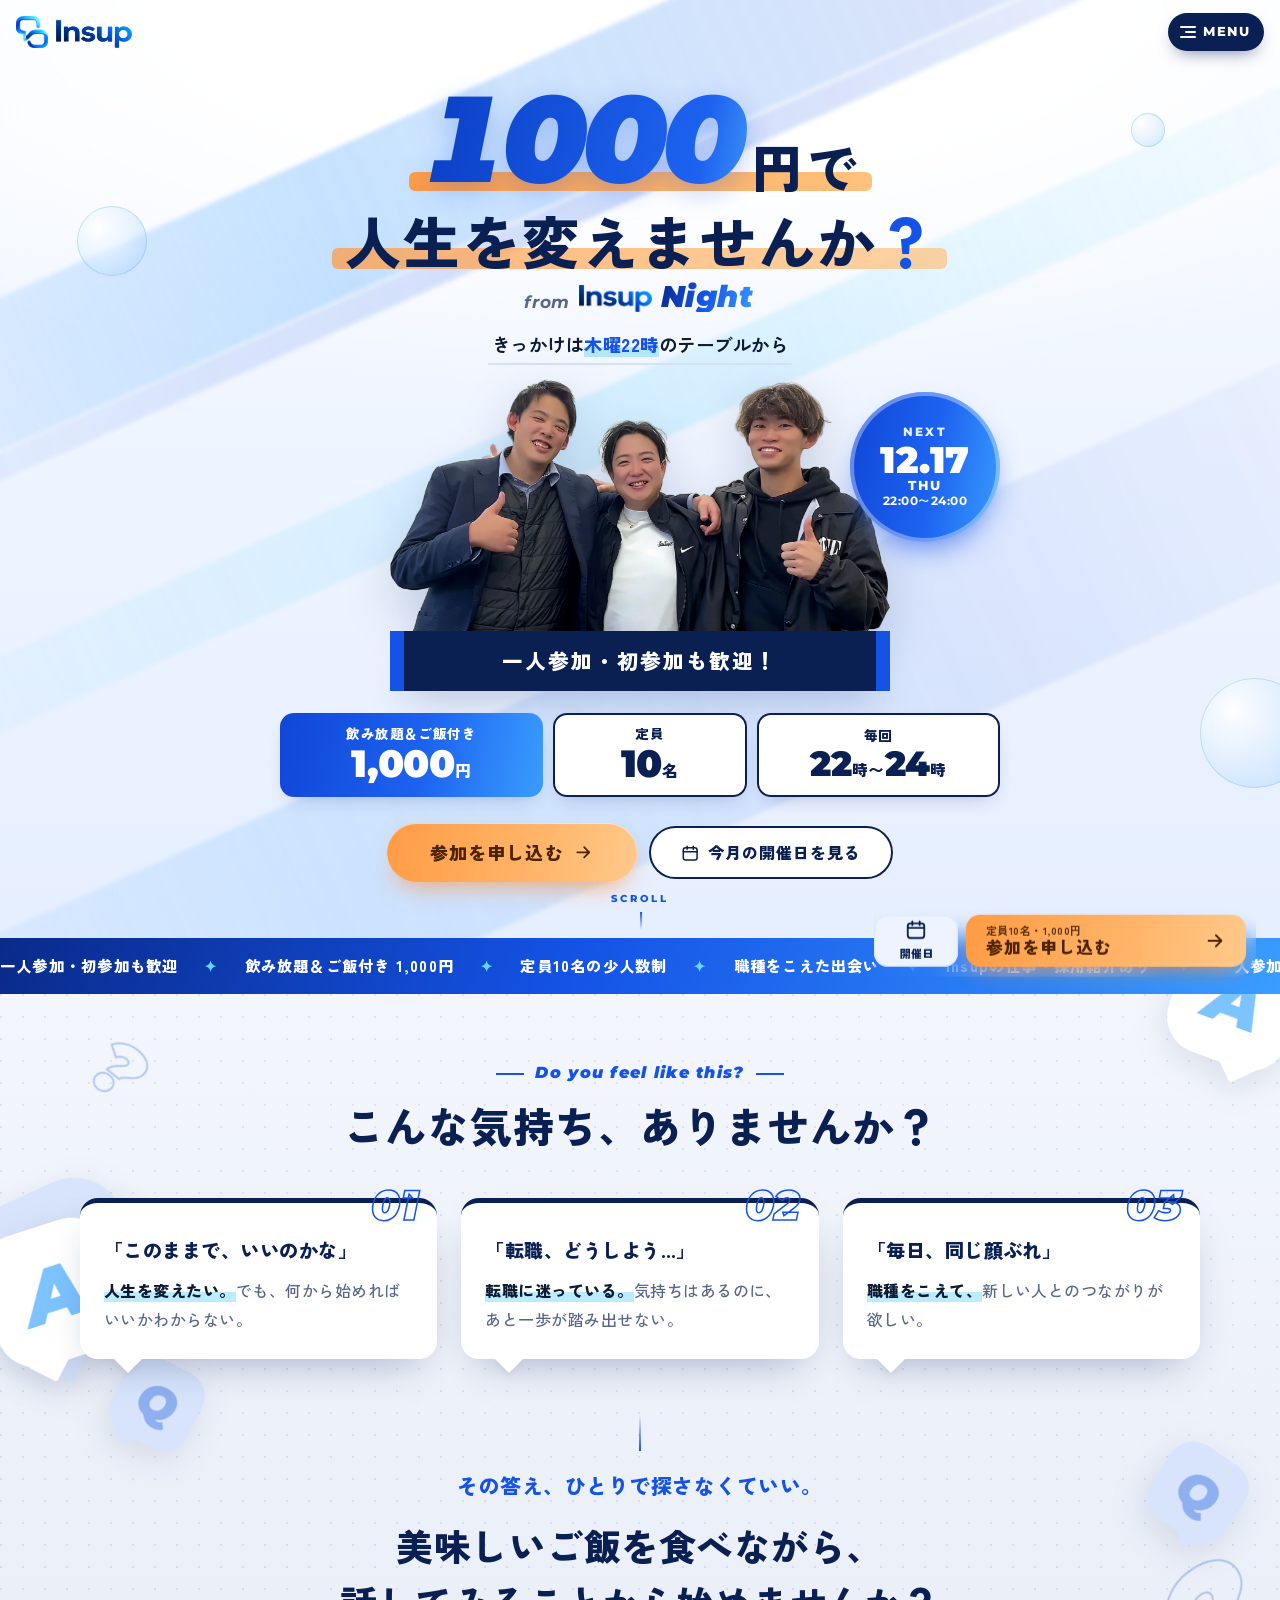
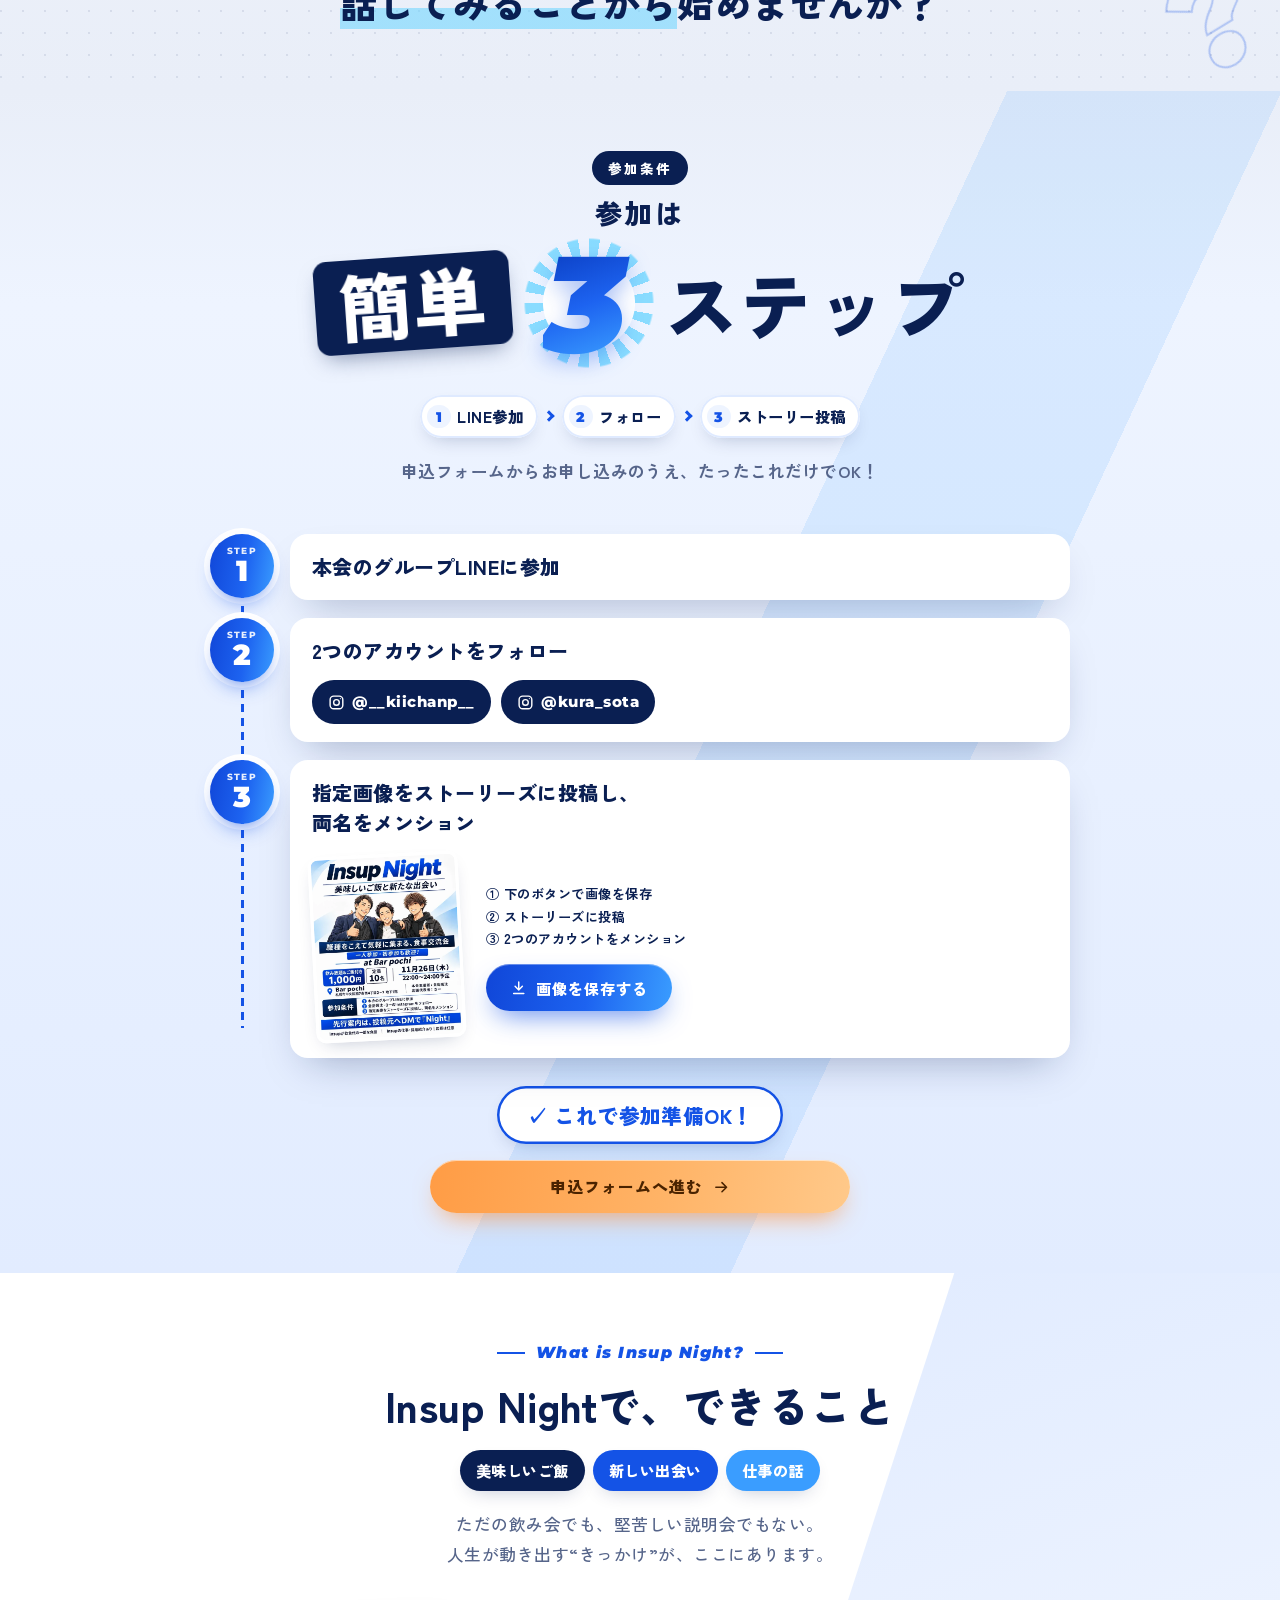
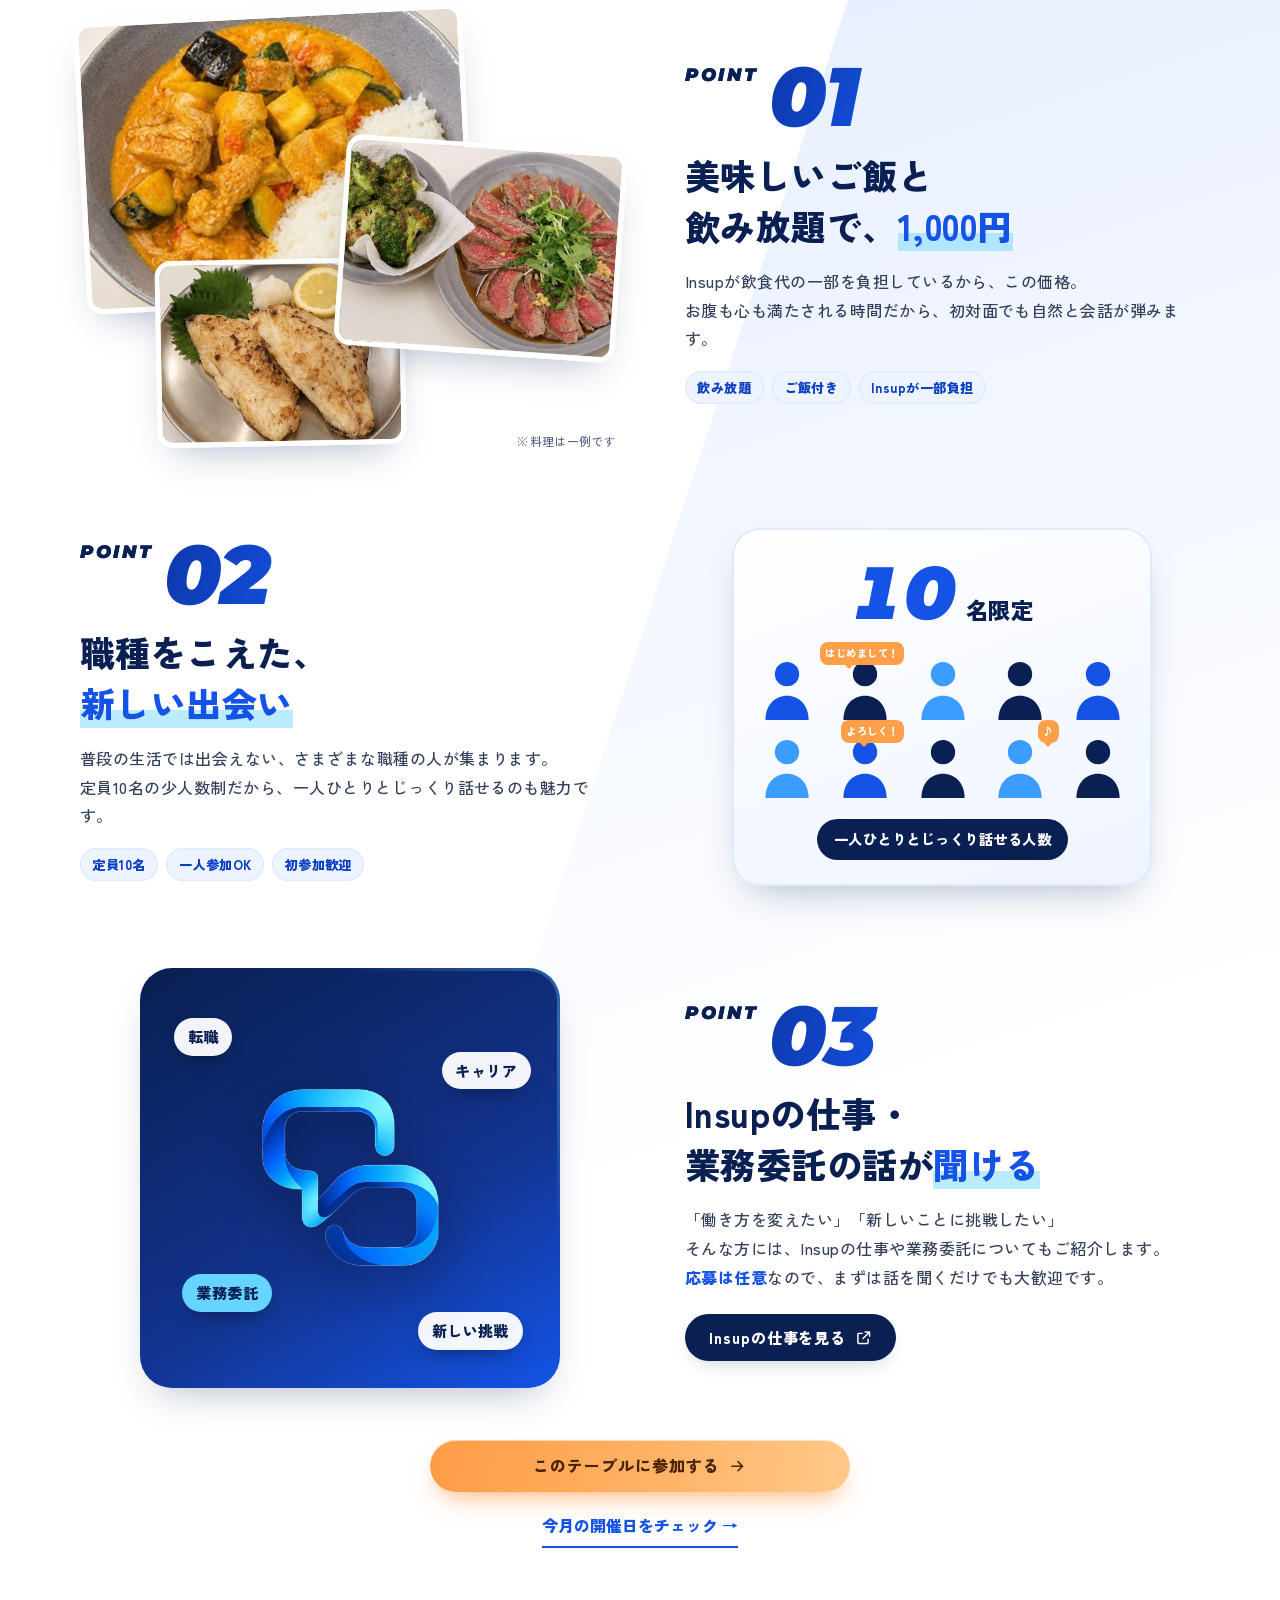
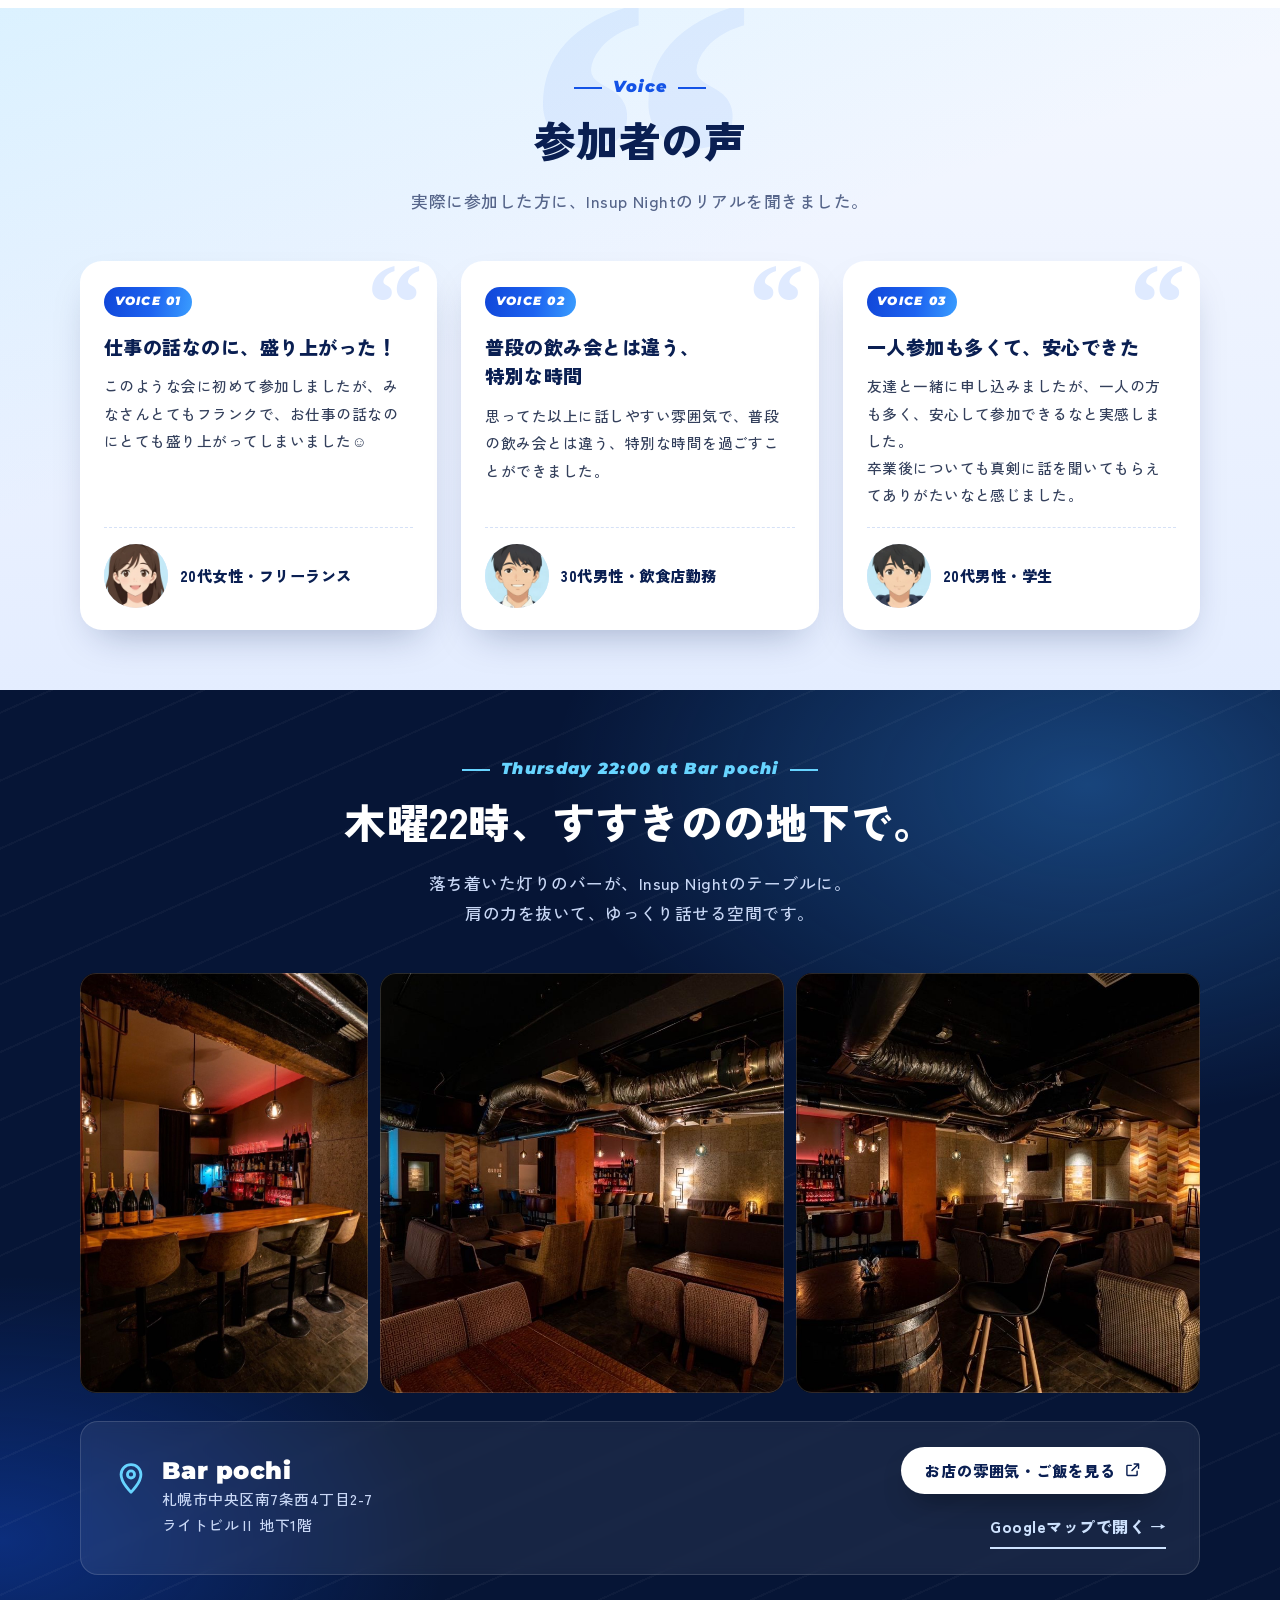
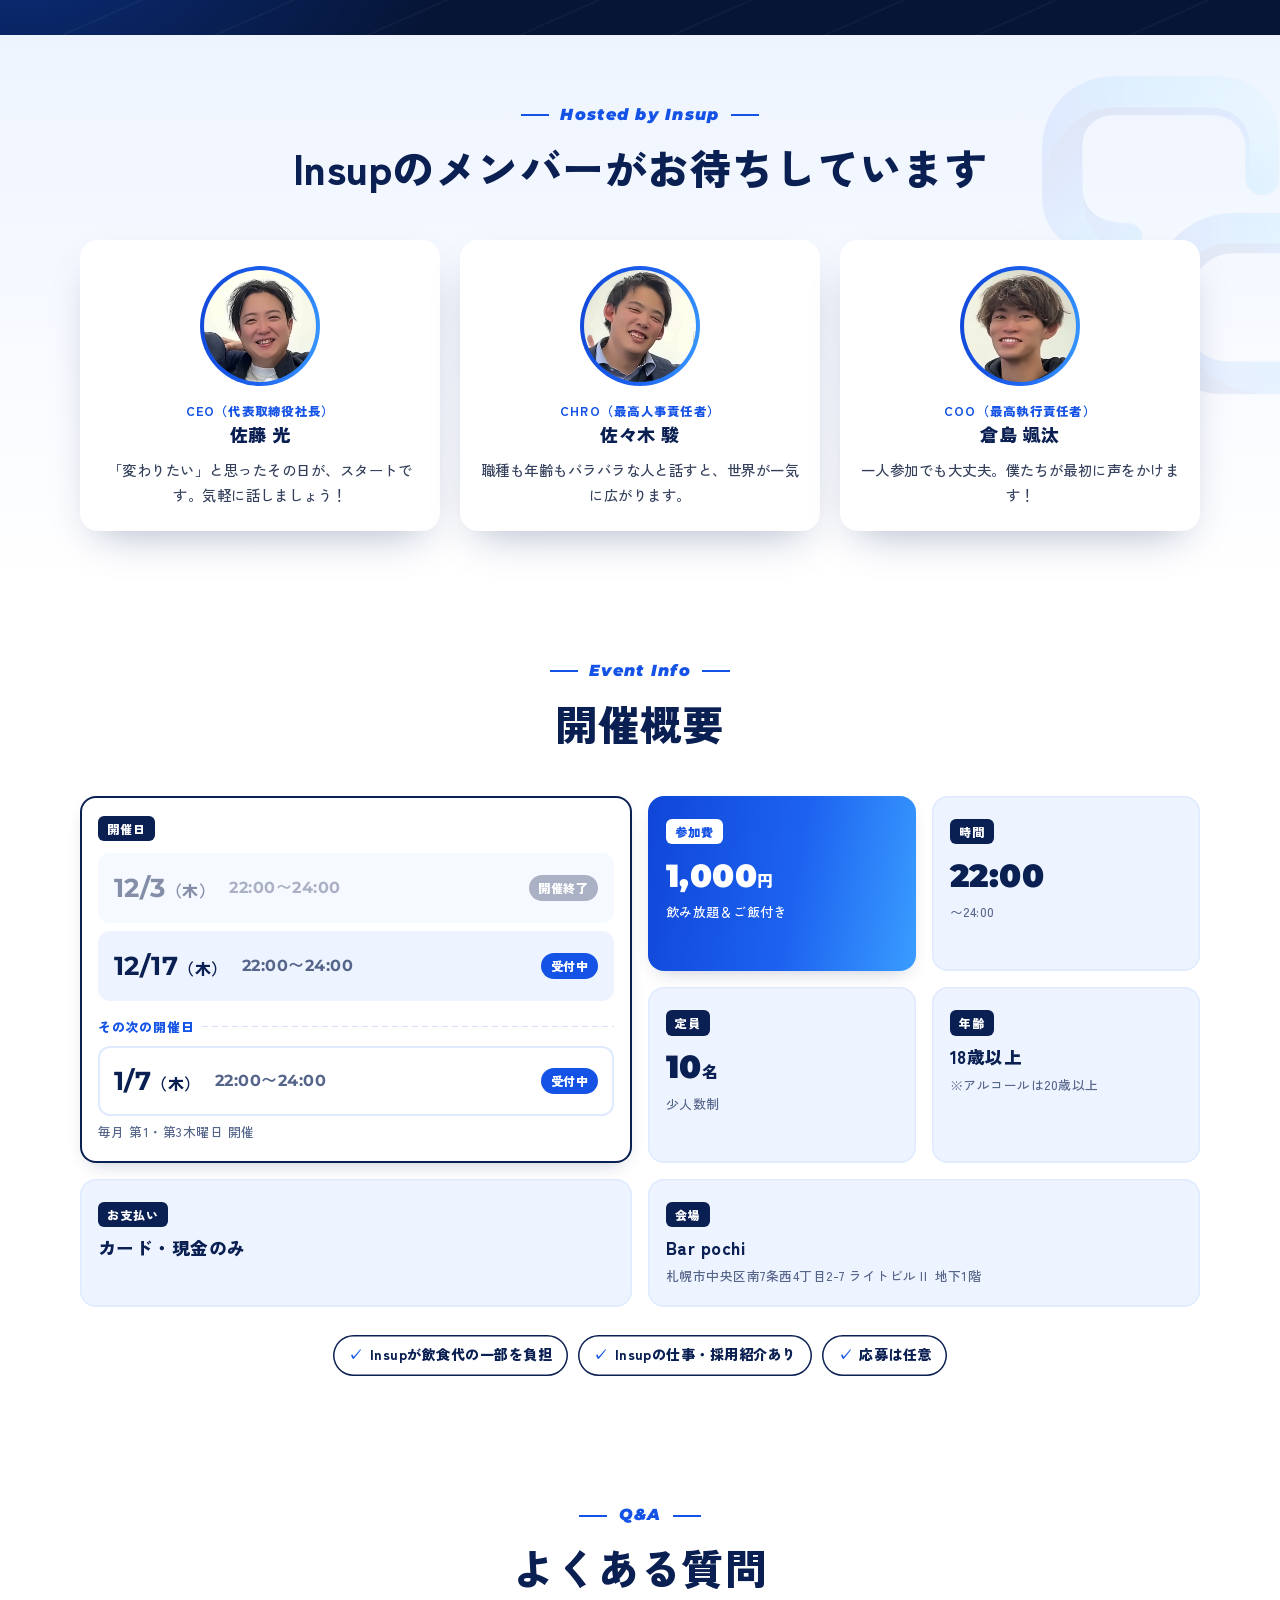
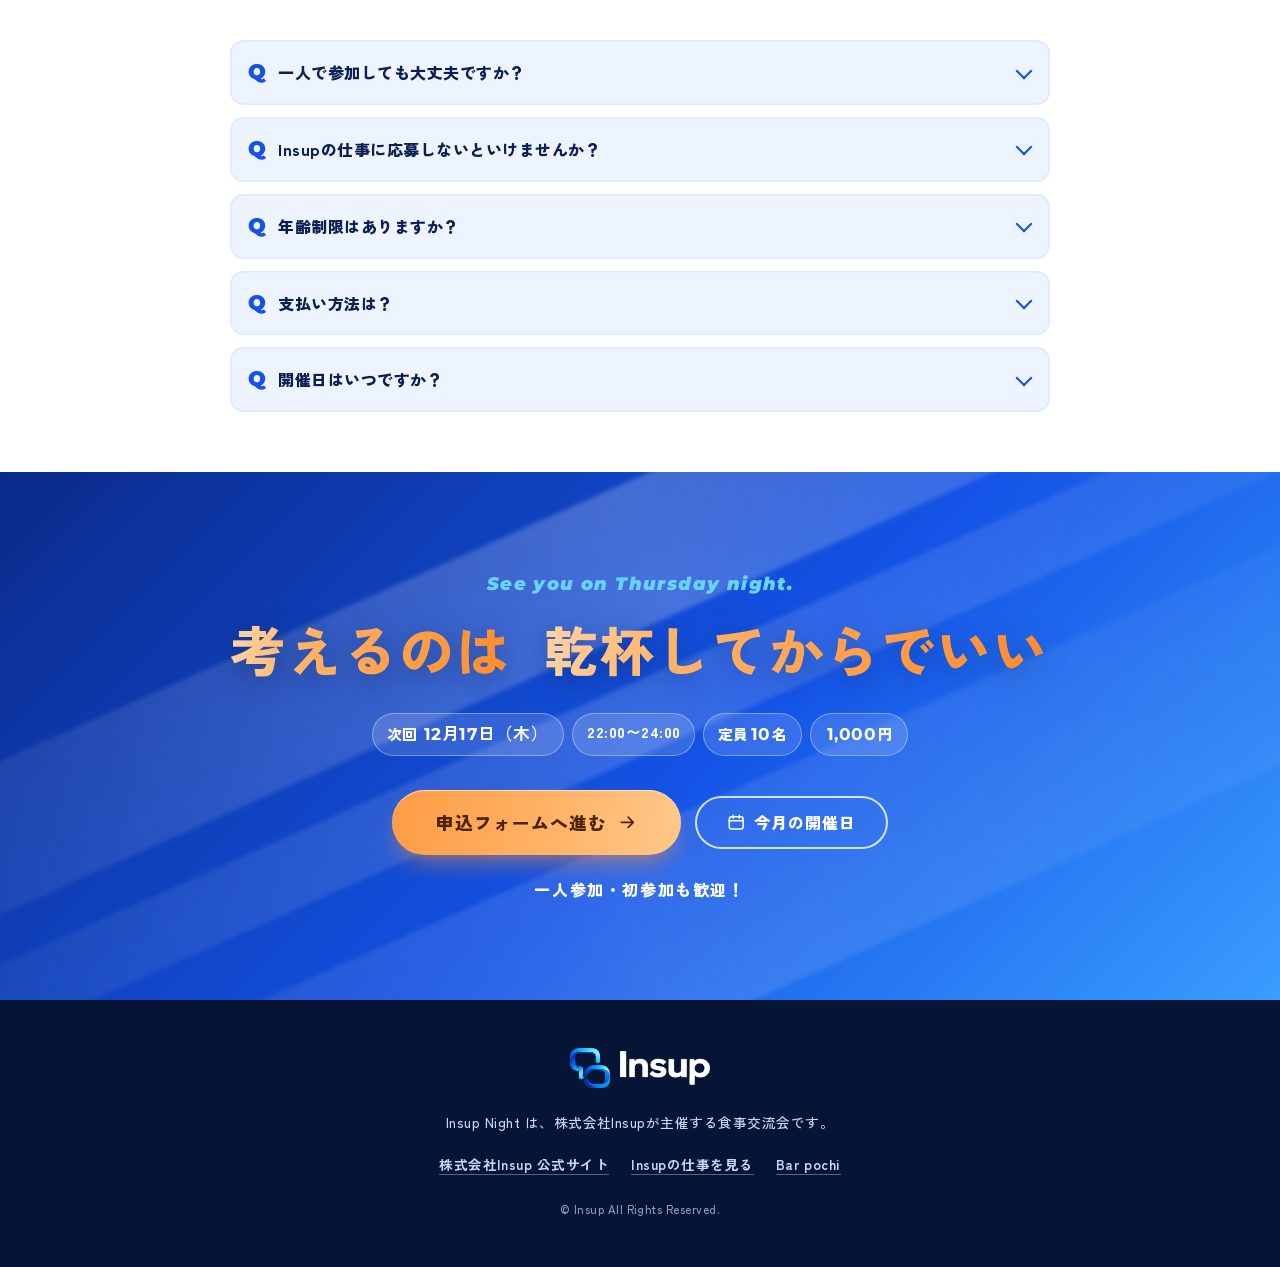
==== commit ff5ae0a7: "Schedule events on the 1st and 3rd Thursday automatically Compute event dates from a 1st/3rd-Thursda" ====
--- a/index.html
+++ b/index.html
@@ -422,8 +422,12 @@
 
         <div class="info__grid reveal">
           <div class="info-card info-card--date">
-            <p class="info-card__label">今月の開催日</p>
+            <p class="info-card__label">開催日</p>
             <ul class="date-list js-date-list"></ul>
+            <div class="date-next js-next-block" hidden>
+              <p class="date-next__label js-next-label">その次の開催日</p>
+              <ul class="date-list js-next-list"></ul>
+            </div>
             <p class="info-card__sub js-regular"></p>
           </div>
           <div class="info-card info-card--price">
@@ -492,7 +496,7 @@
           </details>
           <details class="faq-item">
             <summary>開催日はいつですか？</summary>
-            <p>月2回、木曜日の22:00〜24:00に開催しています。今月の開催日は「今月の開催日」ボタンからご確認ください。</p>
+            <p>毎月第1・第3木曜日の22:00〜24:00に開催しています。開催日は「今月の開催日」ボタンからご確認ください。</p>
           </details>
         </div>
       </div>
@@ -567,6 +571,10 @@
       <p class="modal__en">SCHEDULE</p>
       <h2 class="modal__title" id="modal-title"><span class="js-month-label"></span>の開催日</h2>
       <ul class="date-list date-list--modal js-date-list"></ul>
+      <div class="date-next js-next-block" hidden>
+        <p class="date-next__label js-next-label">その次の開催日</p>
+        <ul class="date-list js-next-list"></ul>
+      </div>
       <p class="modal__regular js-regular"></p>
       <dl class="modal__meta">
         <div><dt>時間</dt><dd>22:00〜24:00</dd></div>
--- a/assets/css/style.css
+++ b/assets/css/style.css
@@ -911,6 +911,14 @@
 .date-item.is-done { opacity: .5; }
 .date-item.is-done .date-item__status { background: var(--muted); }
 .date-item--empty { color: var(--muted); }
+.date-next { align-self: stretch; margin-top: 14px; }
+.date-next__label {
+  display: flex; align-items: center; gap: 8px;
+  font-size: .8rem; font-weight: 900; color: var(--blue); letter-spacing: .06em;
+}
+.date-next__label::after { content: ""; flex: 1; height: 1.5px; background: repeating-linear-gradient(90deg, var(--line) 0 6px, transparent 6px 10px); }
+.date-next .date-list { margin-top: 8px; }
+.date-next .date-item { background: #fff; box-shadow: inset 0 0 0 2px var(--ice-2); }
 
 .info__notes { display: flex; flex-wrap: wrap; justify-content: center; gap: 10px; margin-top: 28px; }
 .info__notes li {
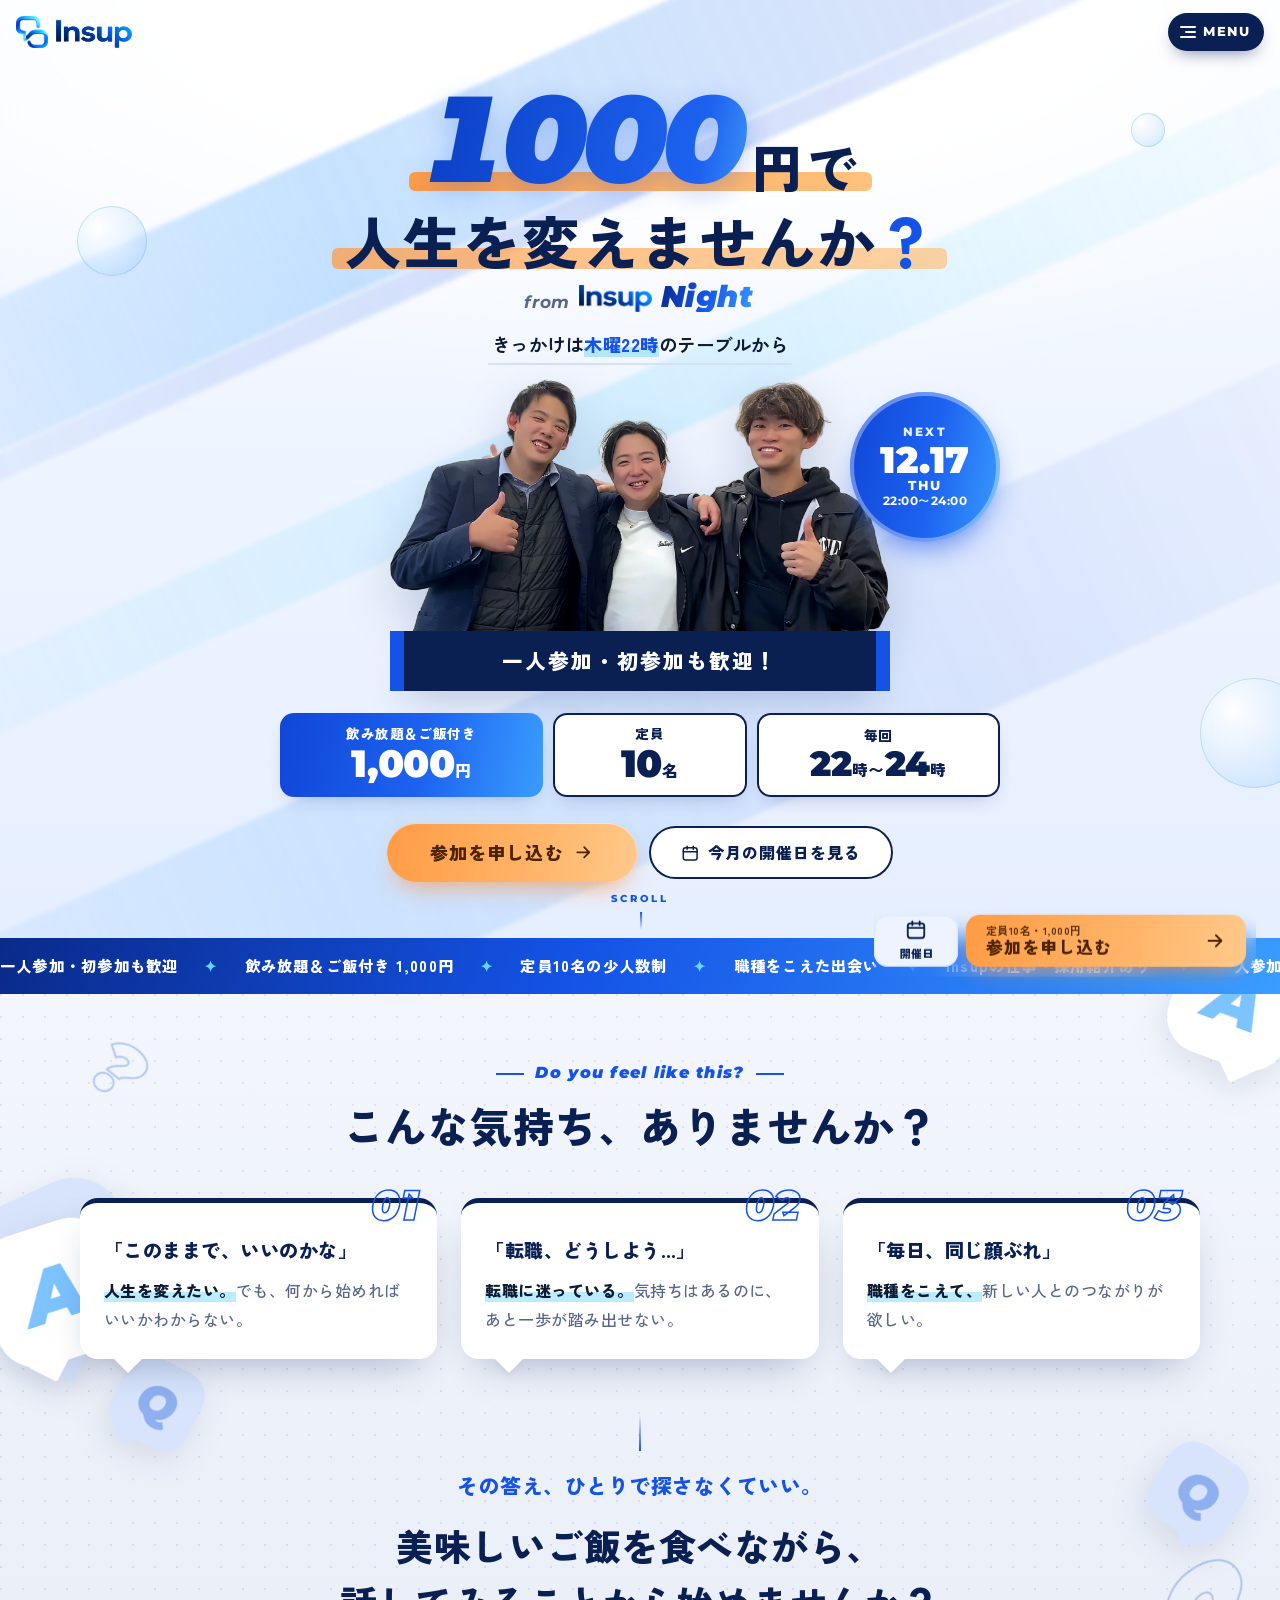
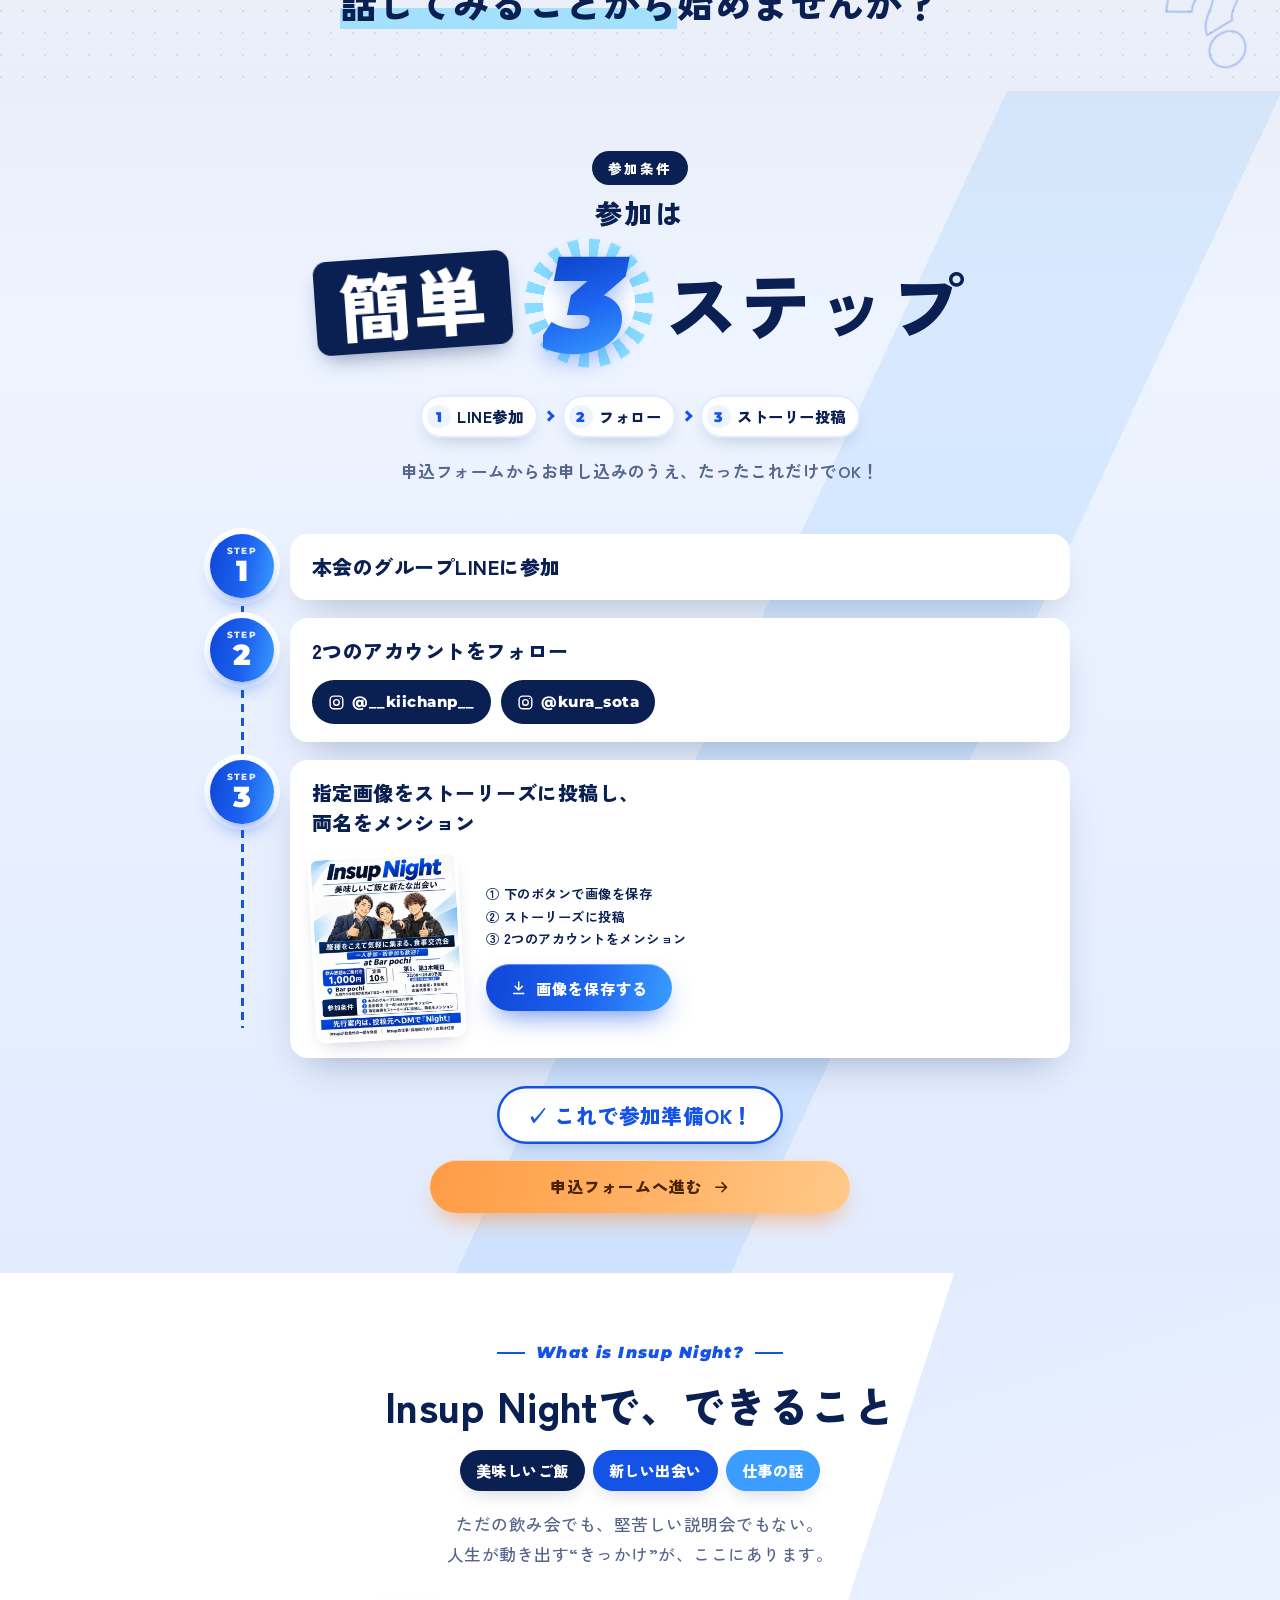
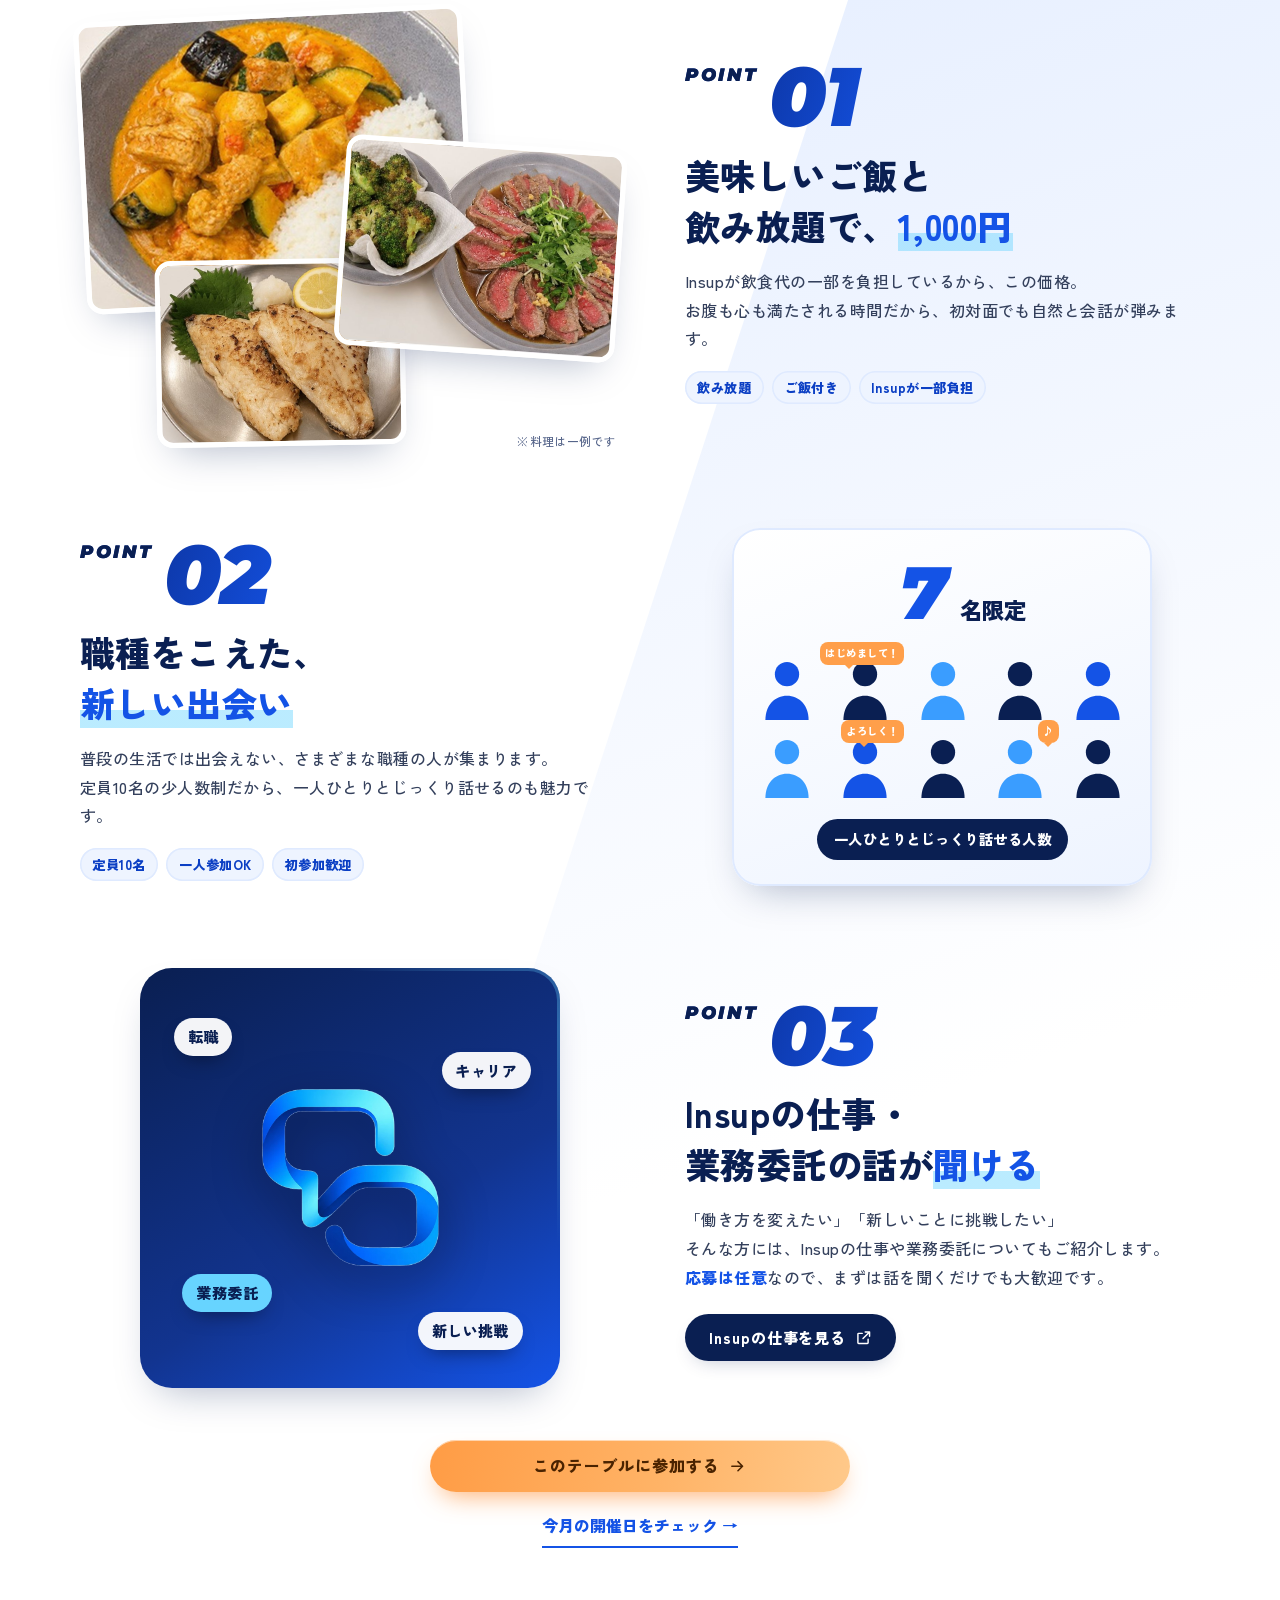
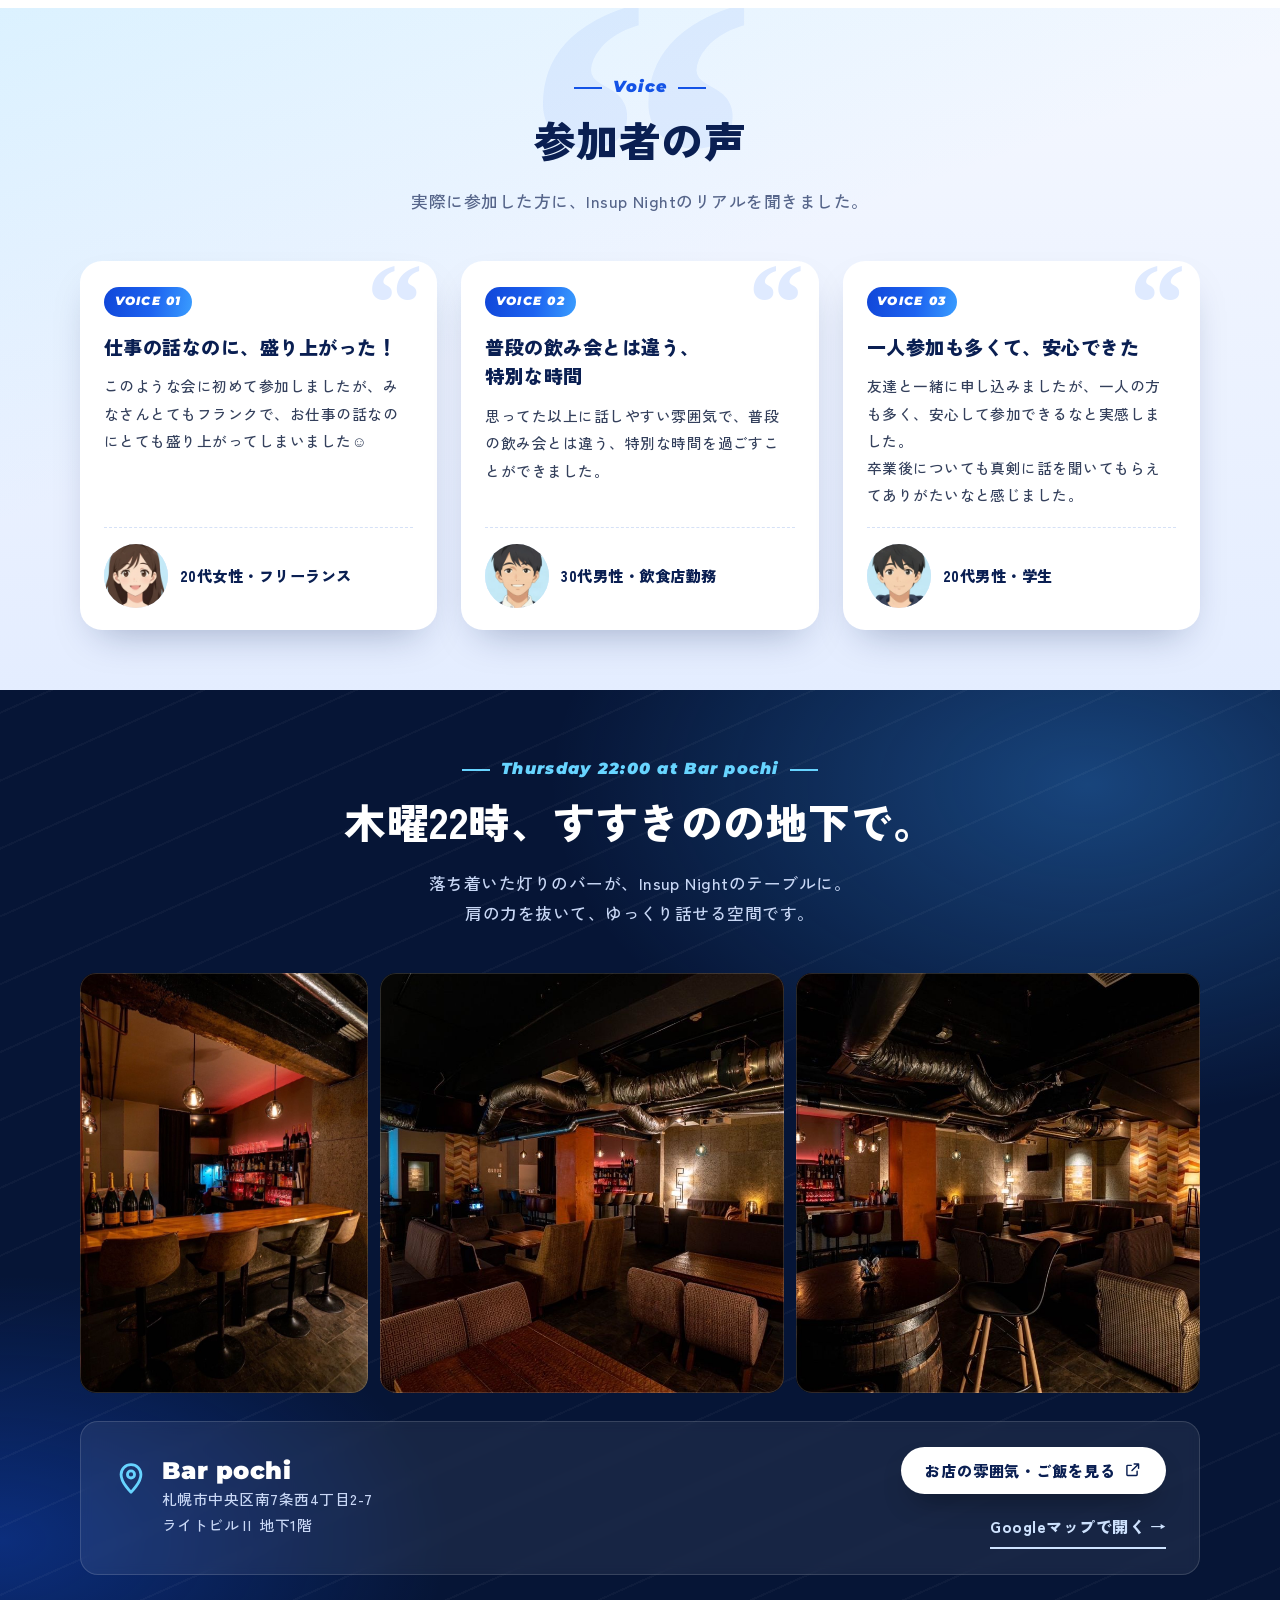
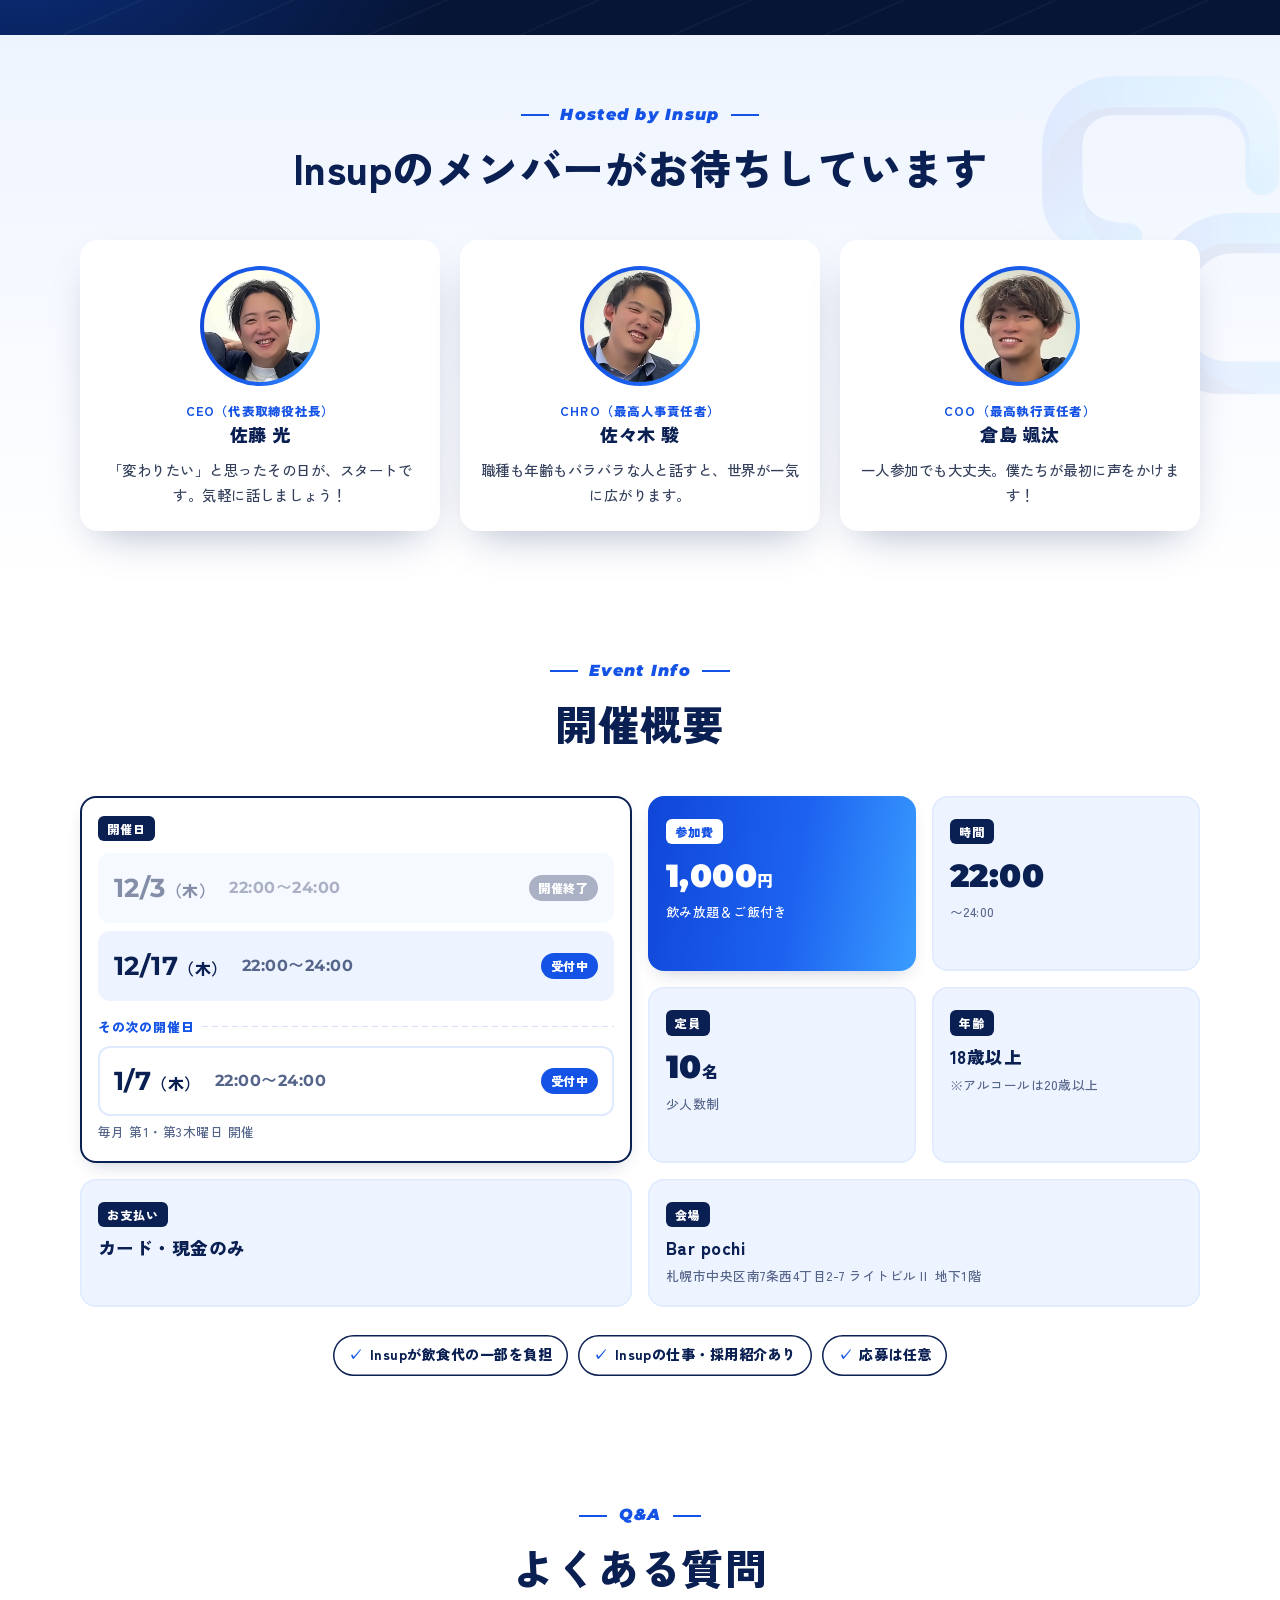
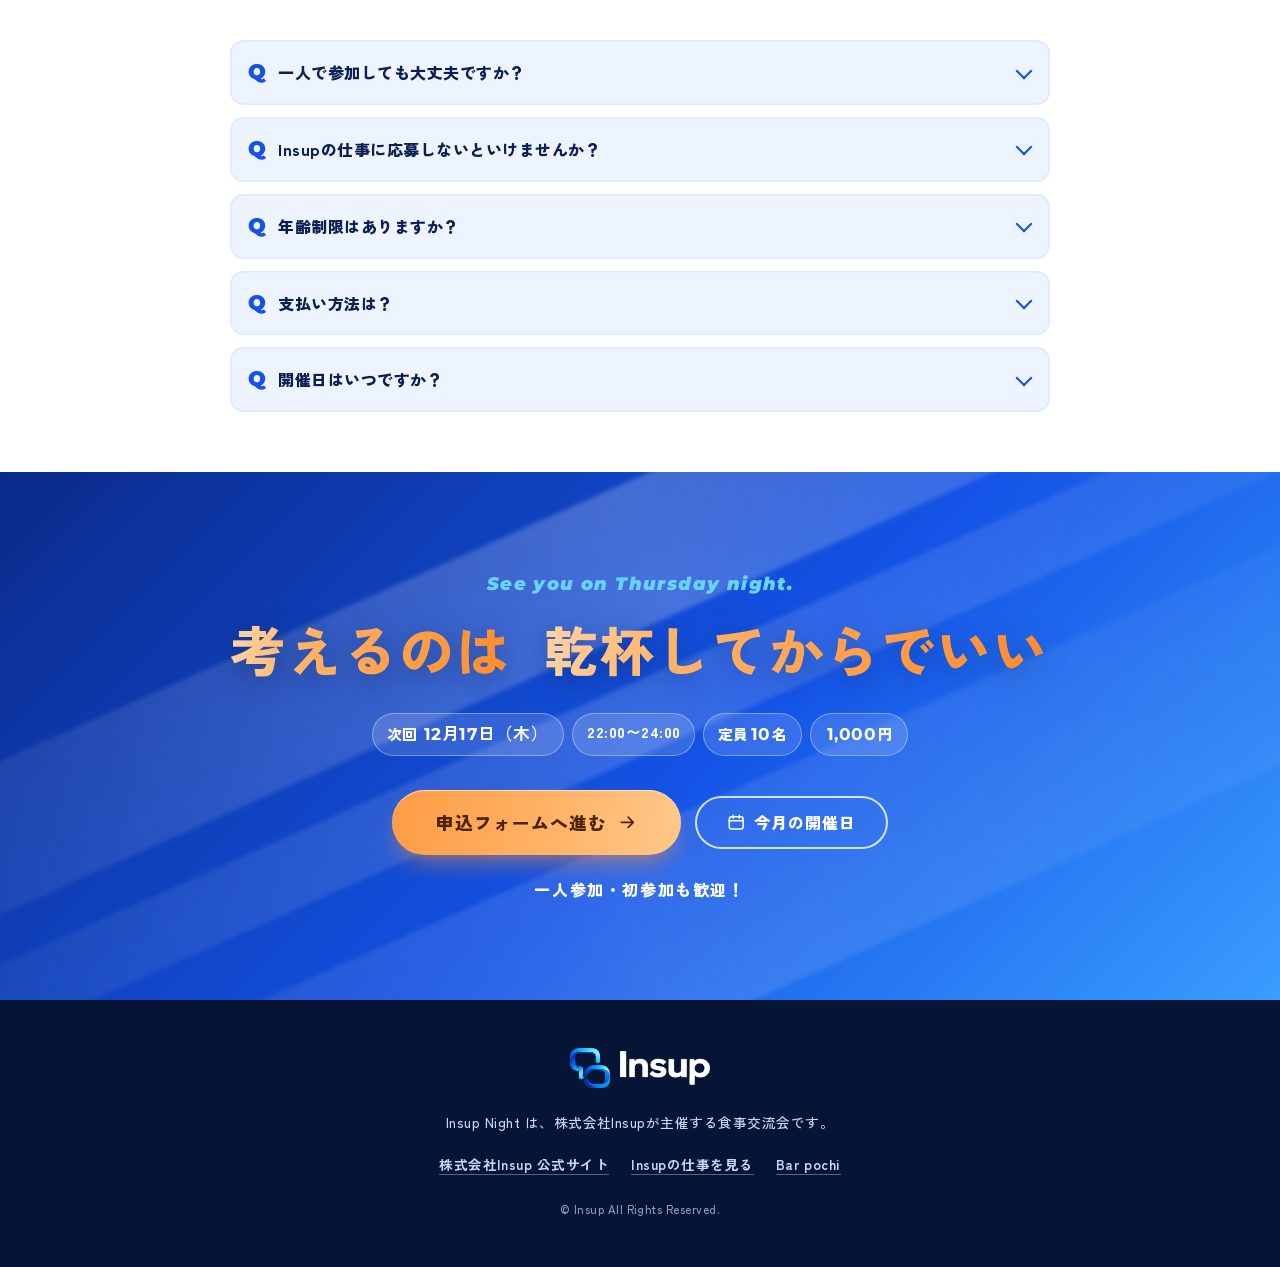
==== commit 012eae16: "Add a one-command generator for the story image's next-event date tools/story-image/render.js comput" ====
--- a/index.html
+++ b/index.html
@@ -244,7 +244,7 @@
             <div class="step__body">
               <h3 class="step__title">指定画像をストーリーズに投稿し、<br class="pc">両名をメンション</h3>
               <div class="story">
-                <img src="assets/img/insup-night-flyer-thumb.webp" alt="ストーリーズ投稿用の指定画像（Insup Nightの告知画像）" class="story__img js-story-thumb" loading="lazy" width="560" height="700">
+                <img src="assets/img/insup-night-flyer-thumb.jpg" alt="ストーリーズ投稿用の指定画像（Insup Nightの告知画像）" class="story__img js-story-thumb" loading="lazy" width="560" height="700">
                 <p class="story__note"><span>① 下のボタンで画像を保存</span><span>② ストーリーズに投稿</span><span>③ 2つのアカウントをメンション</span></p>
                 <button type="button" class="btn btn--primary btn--md story__btn js-save-image">
                   <svg class="ico" viewBox="0 0 24 24" aria-hidden="true"><path d="M12 4v11M7 10l5 5 5-5M5 20h14"/></svg>
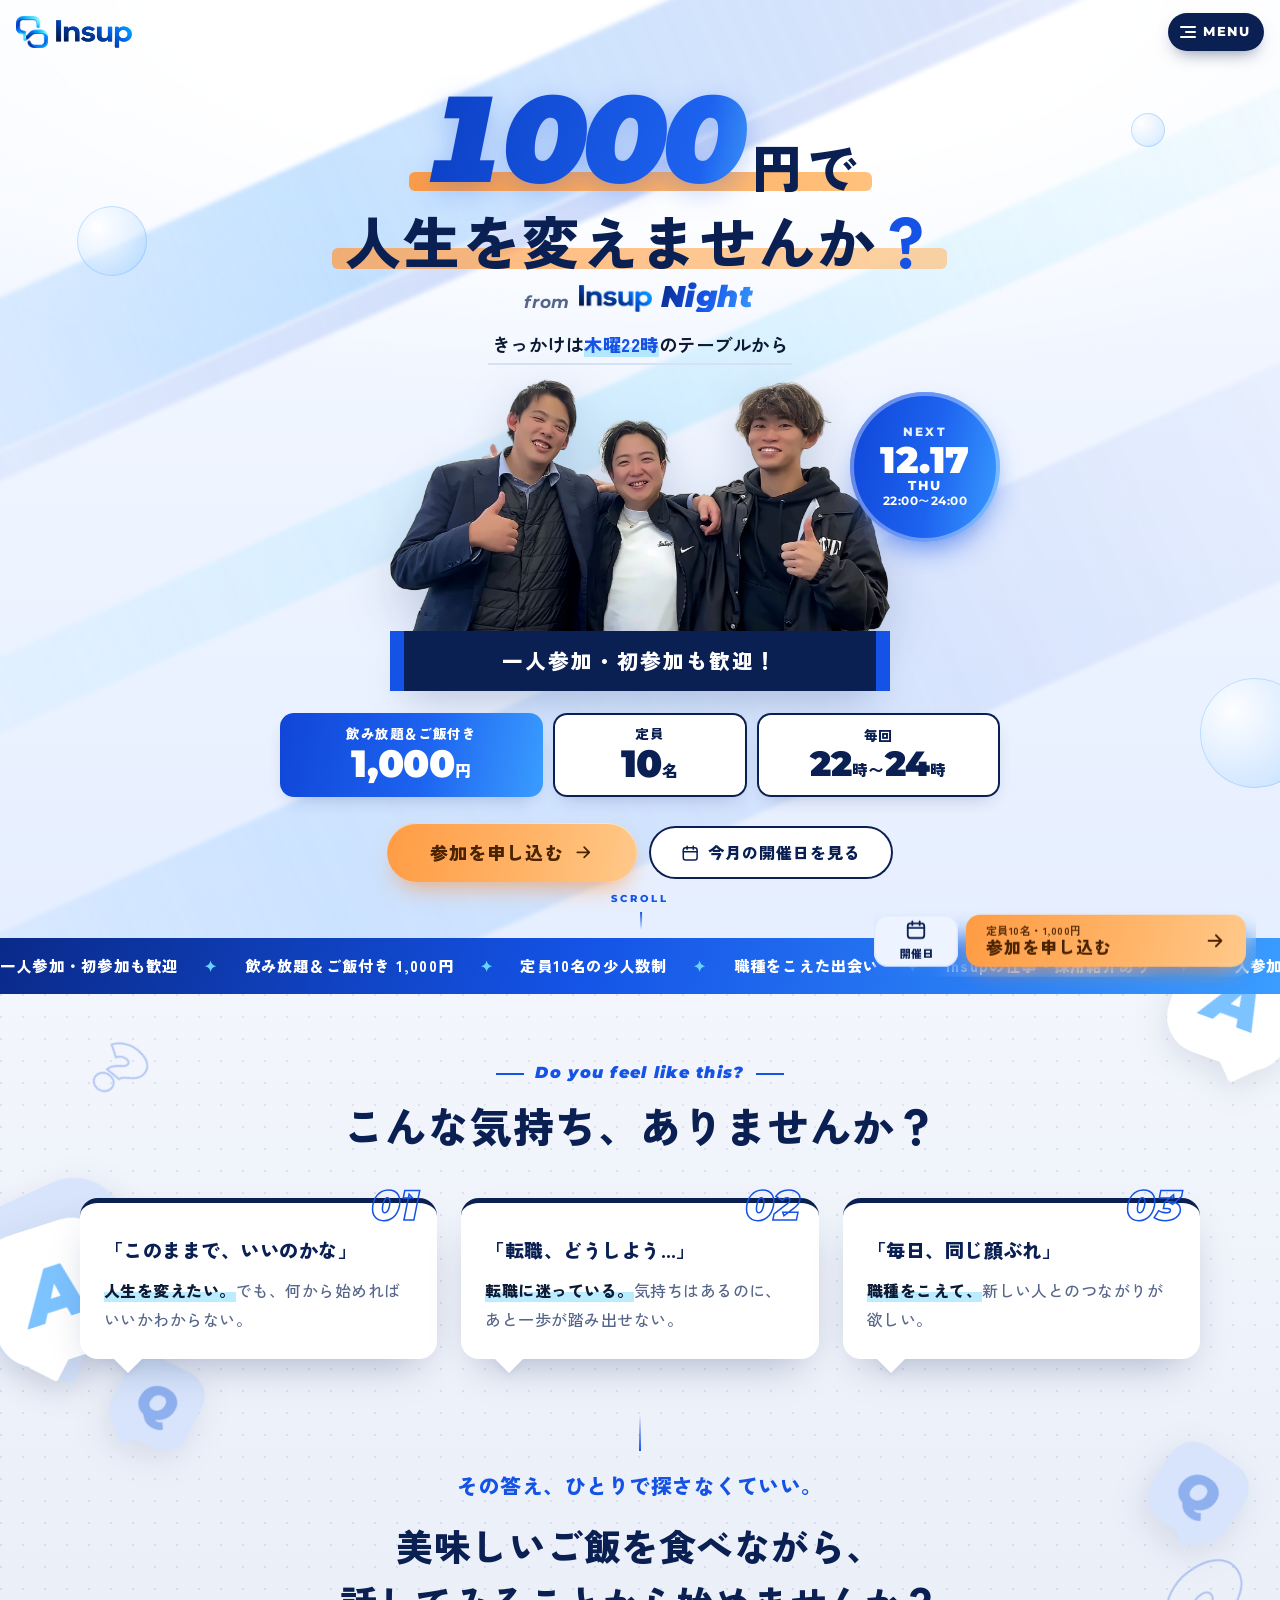
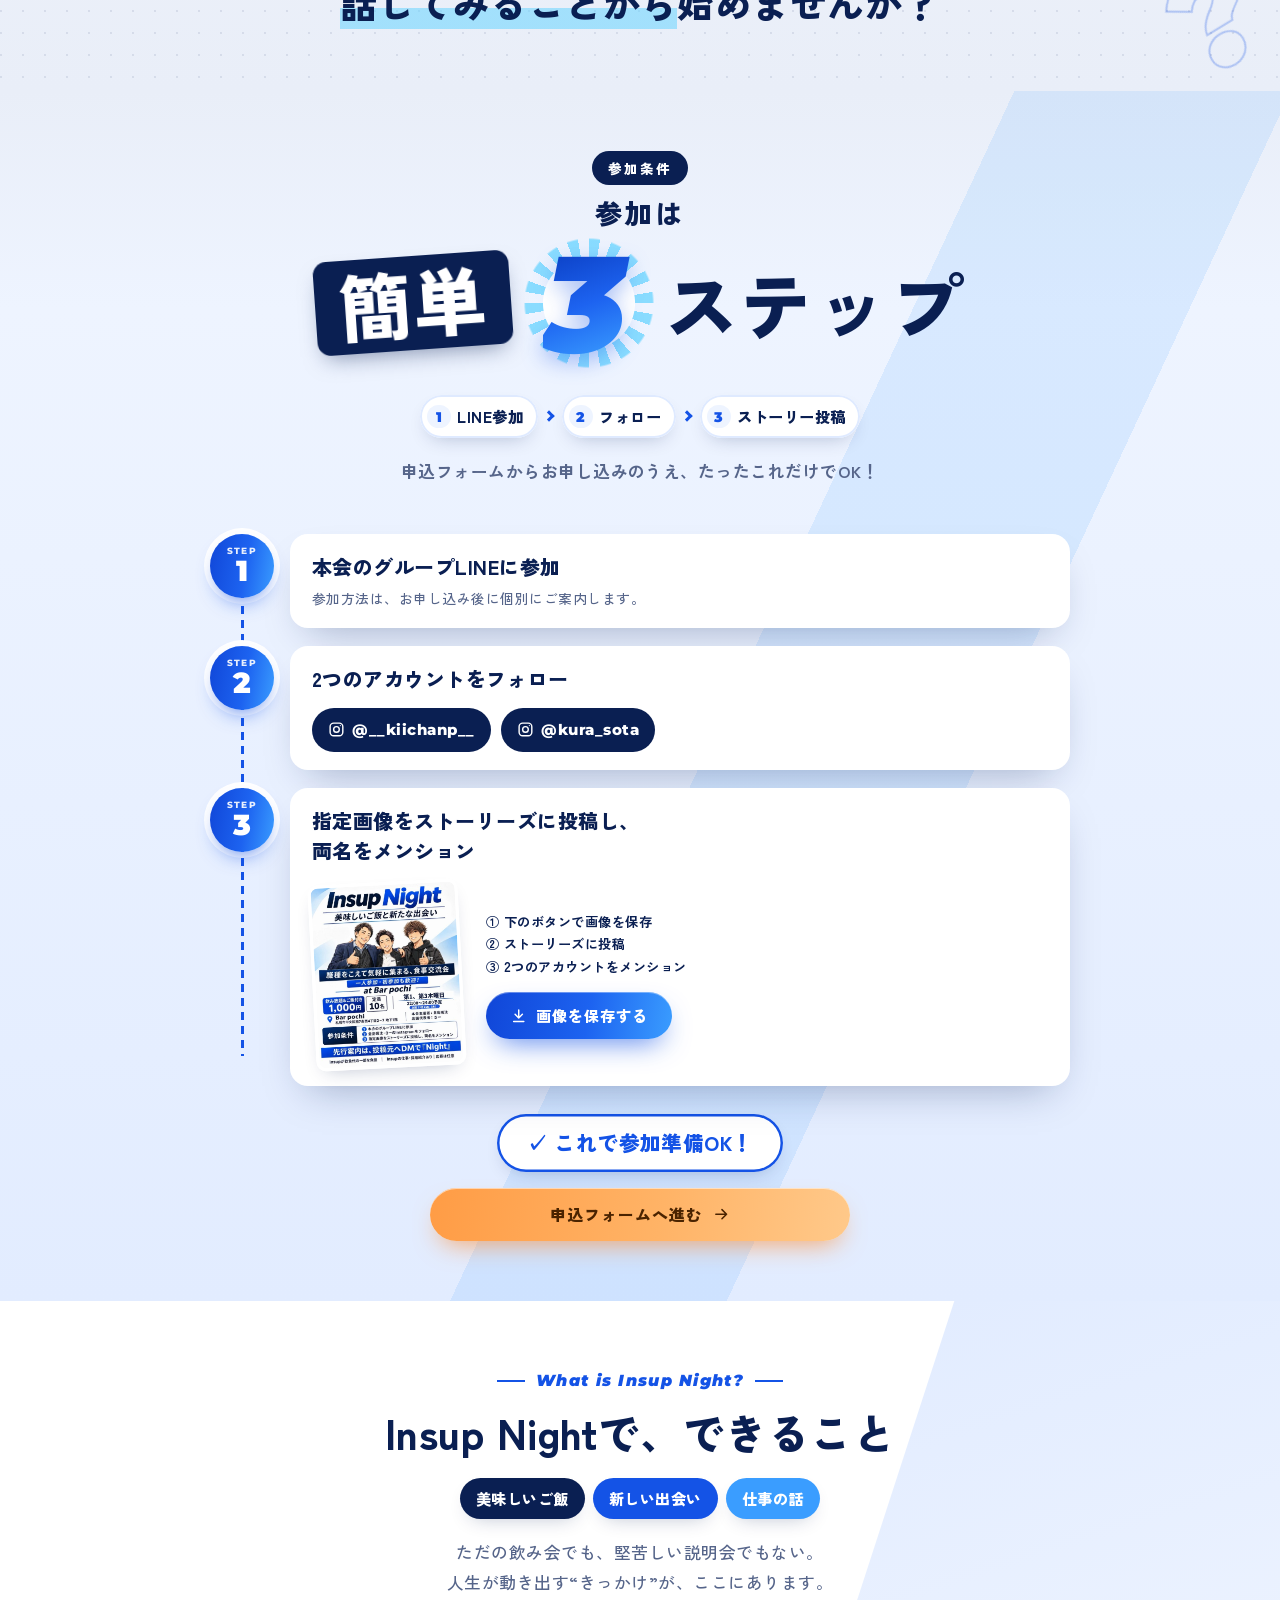
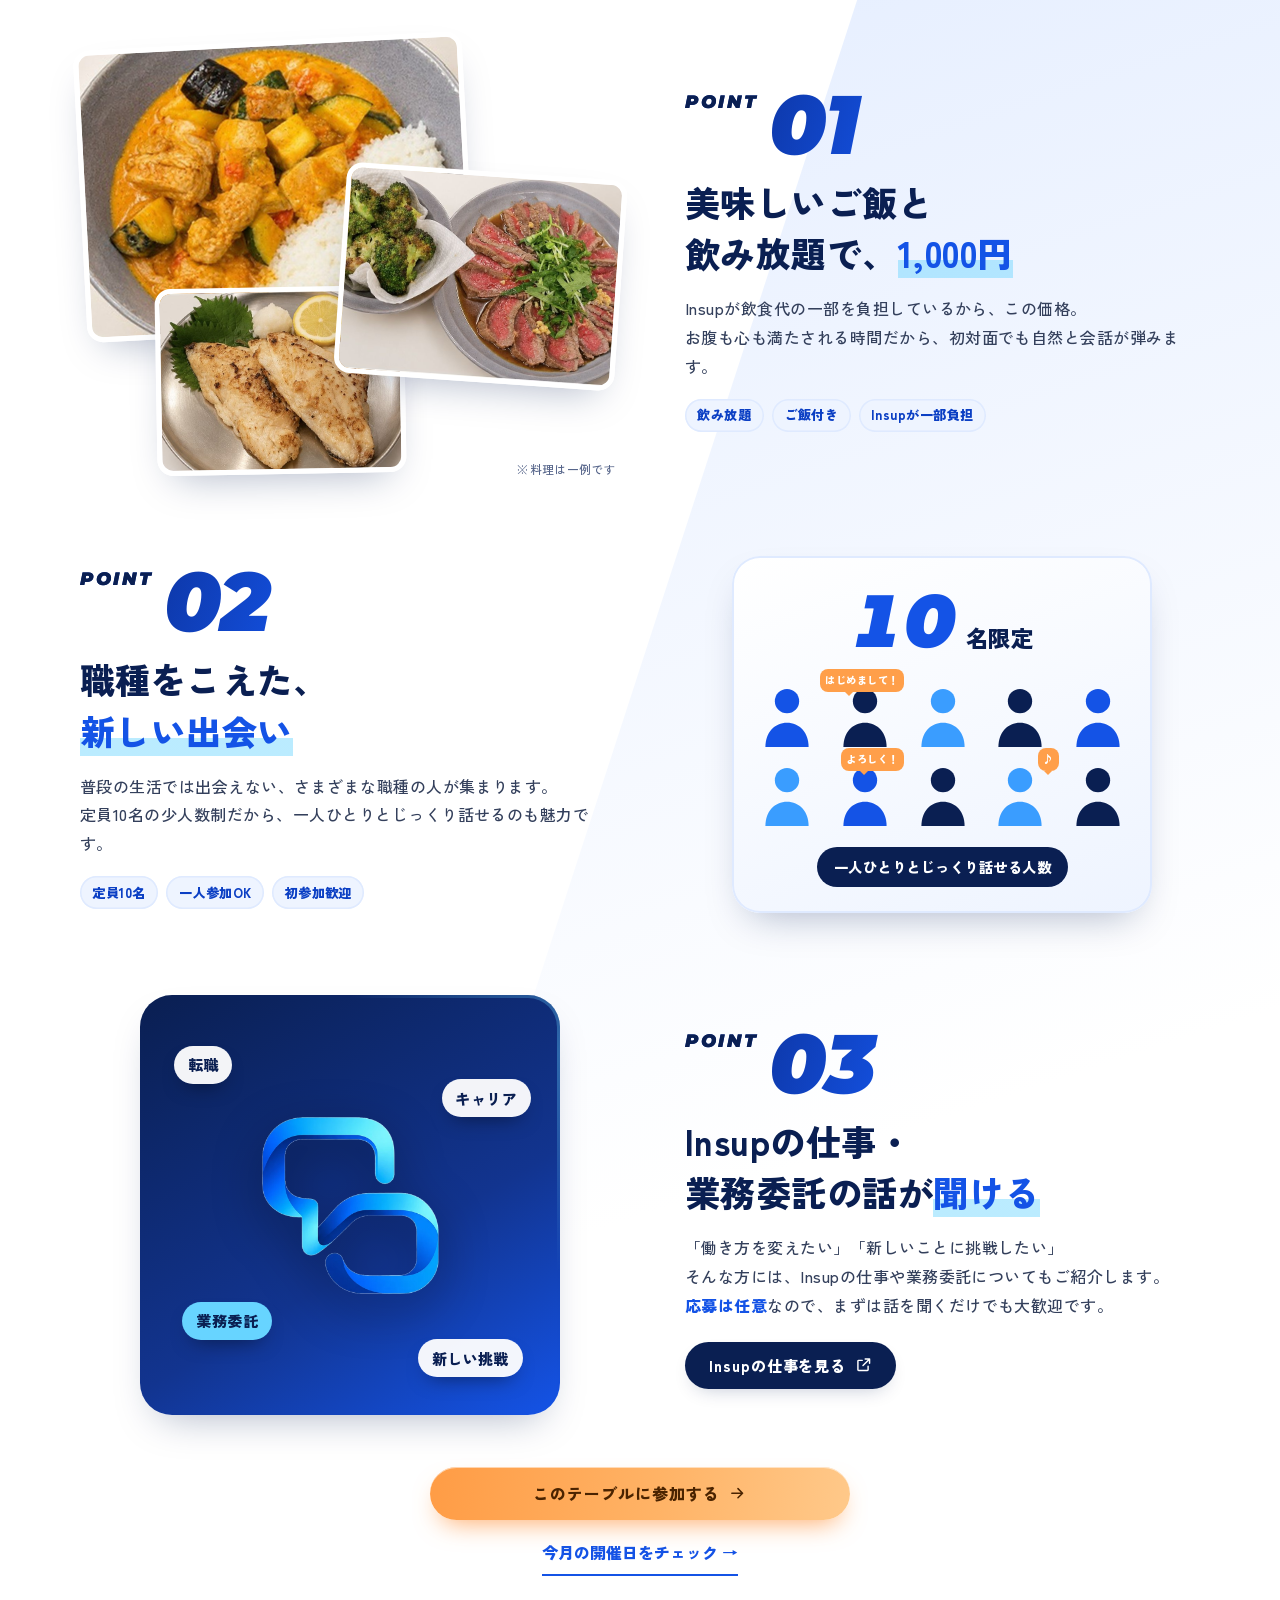
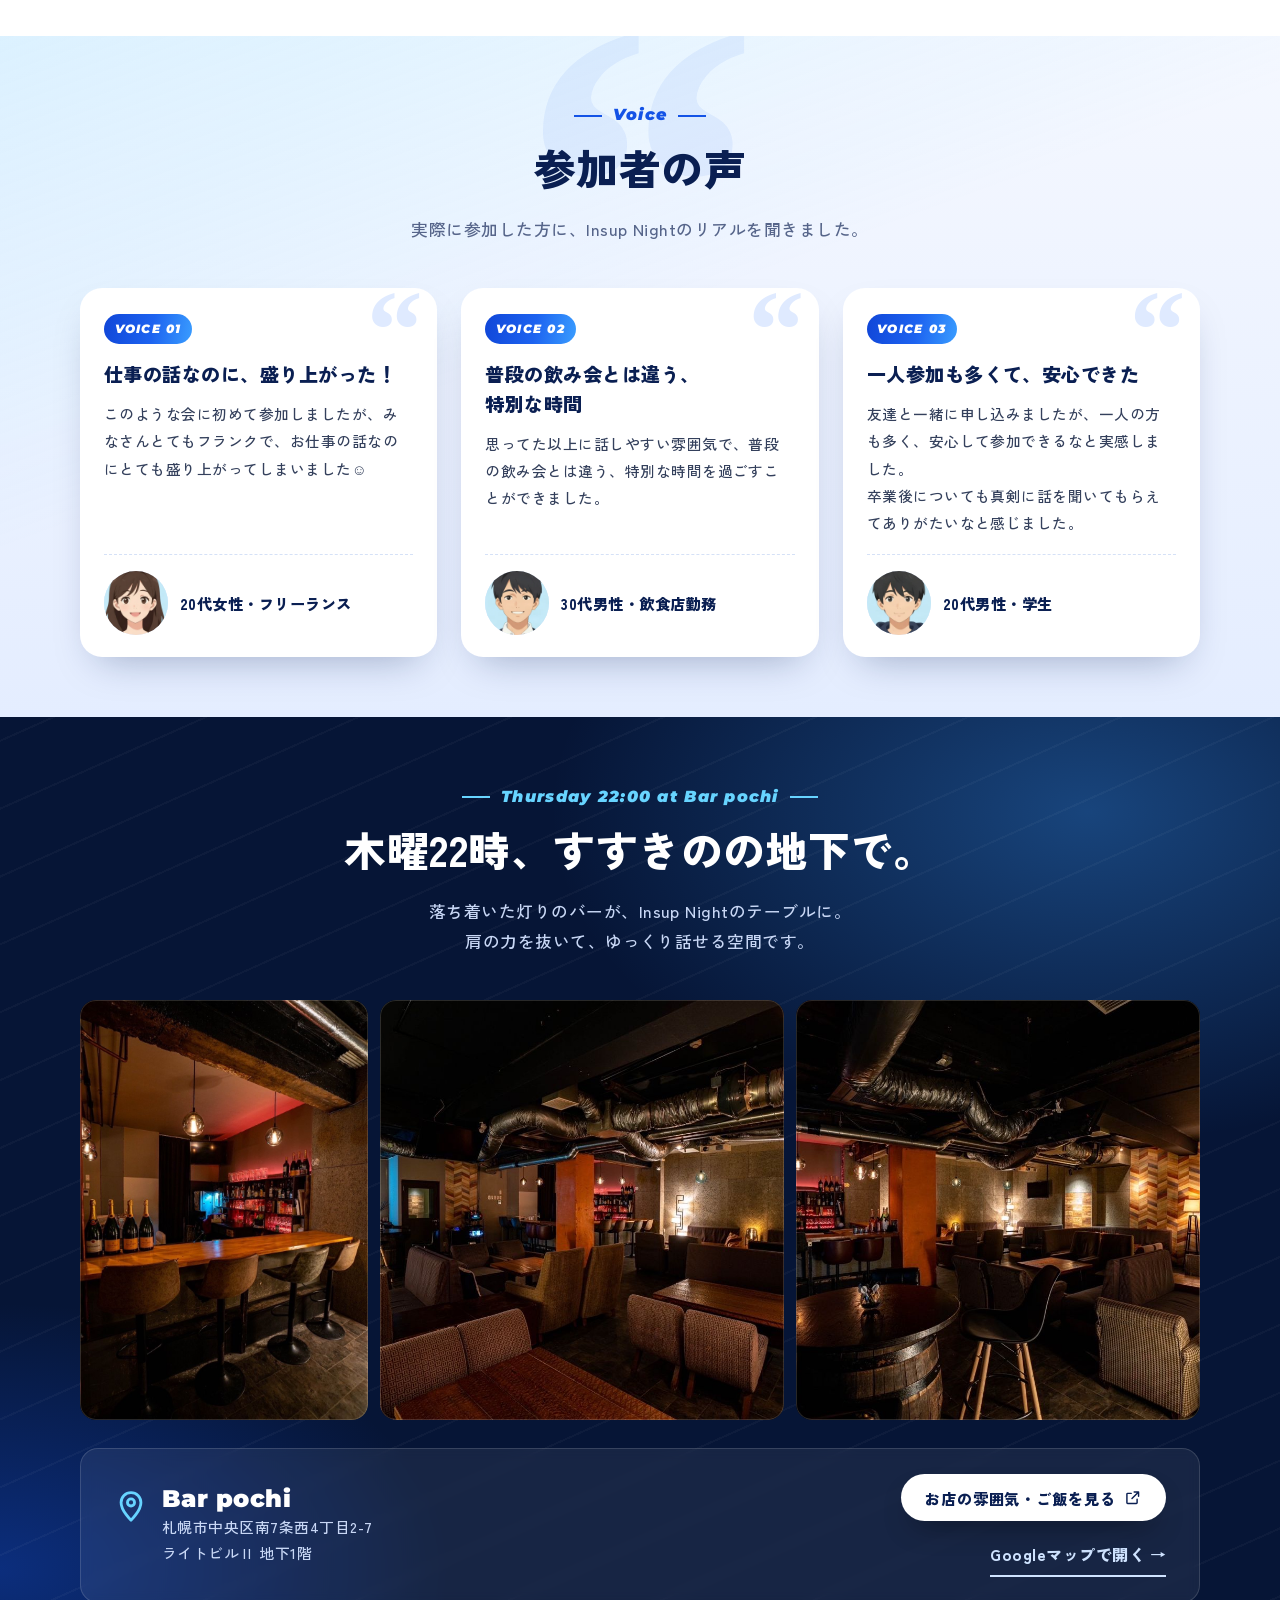
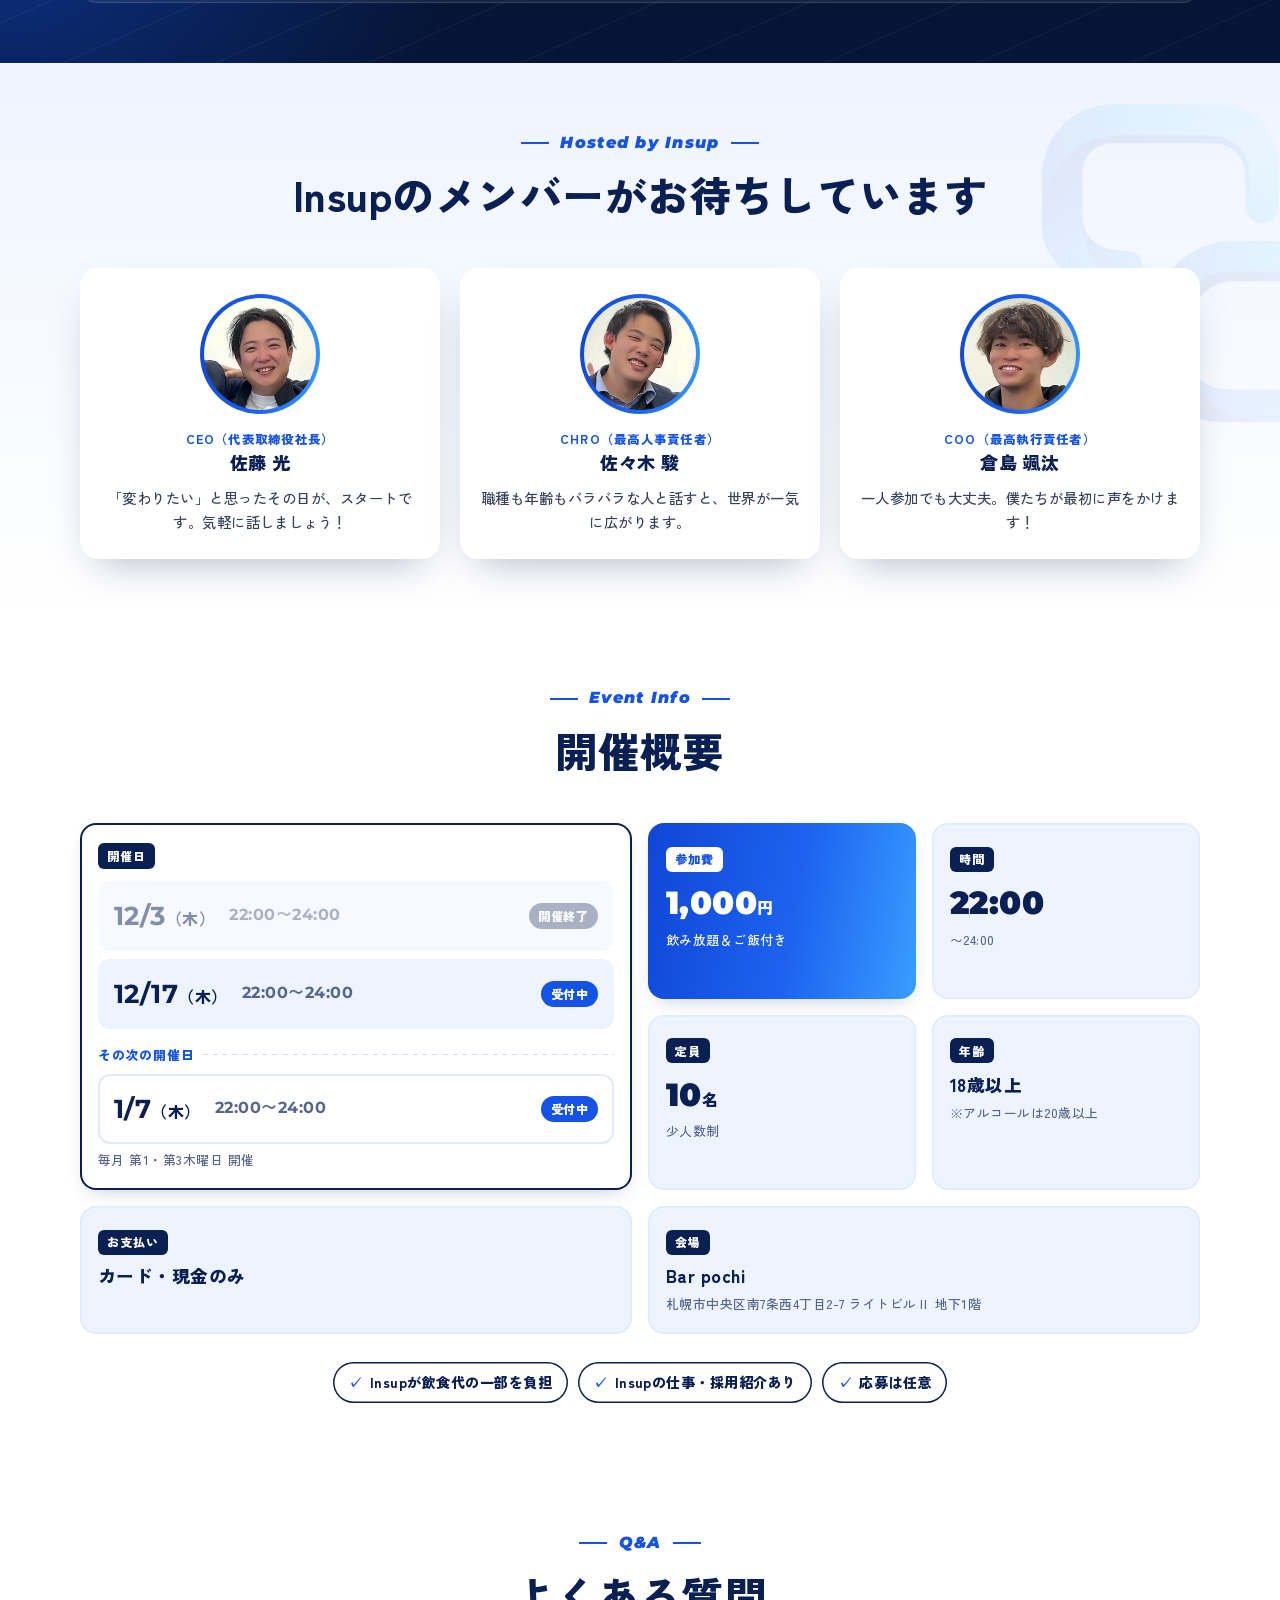
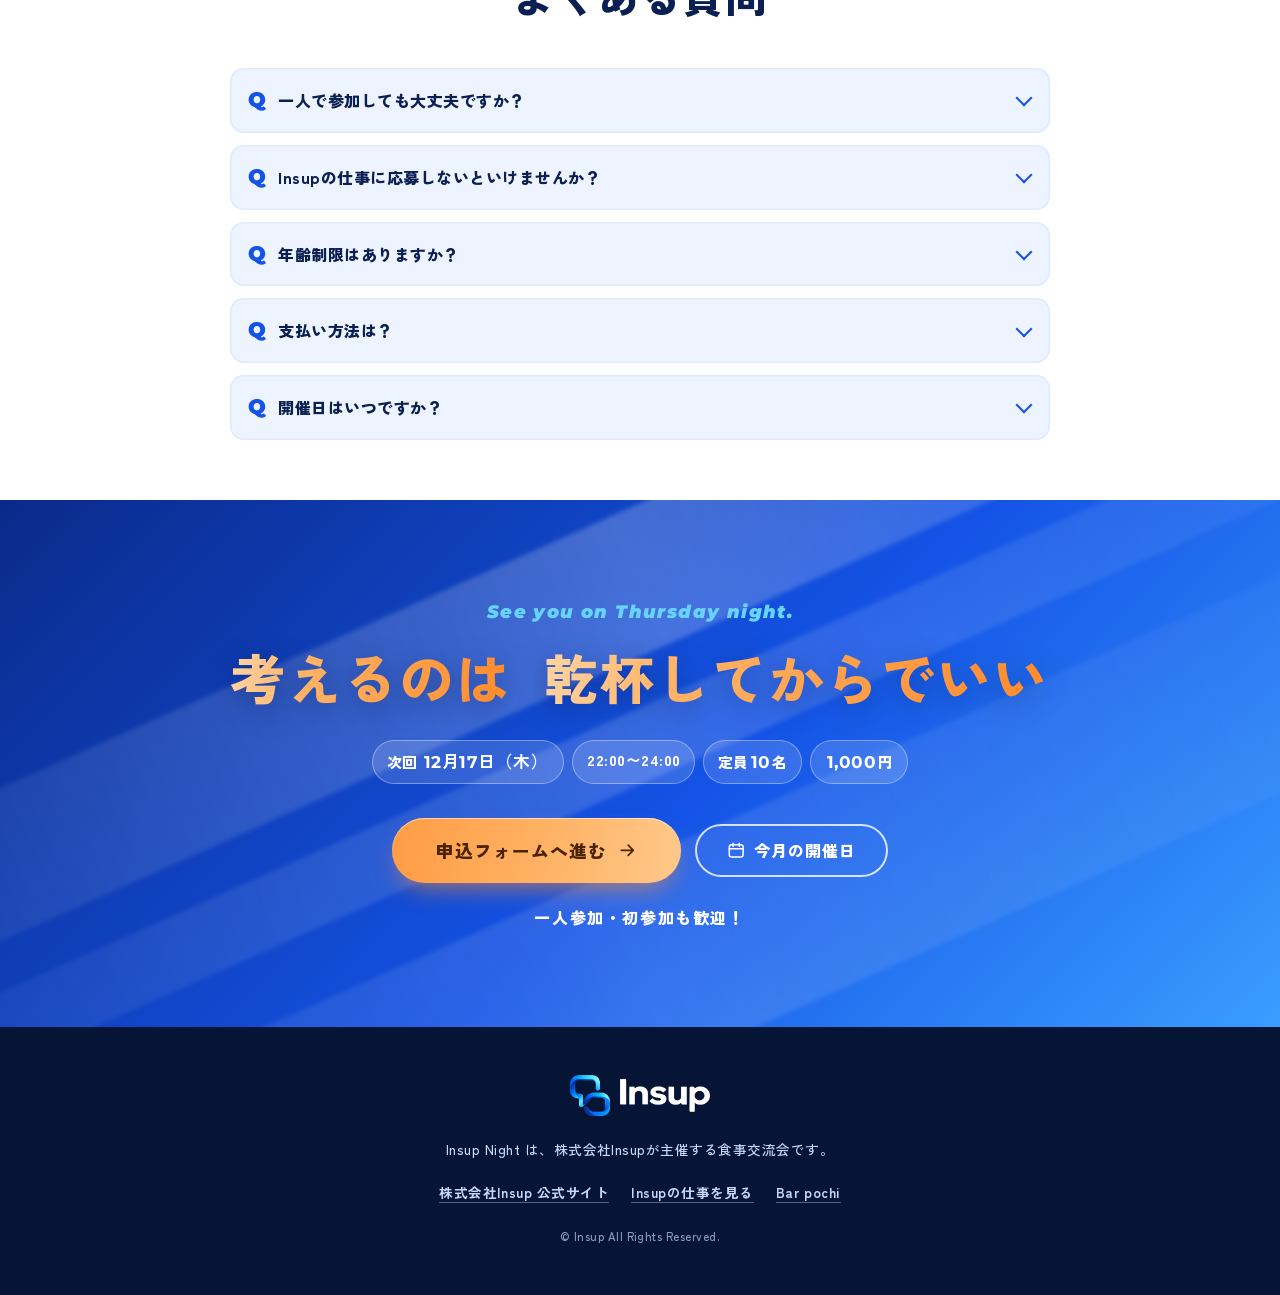
==== commit 463abed4: "Note that group LINE details are sent after applying Co-Authored-By: Claude Opus 5.5 <noreply@anthro" ====
--- a/index.html
+++ b/index.html
@@ -221,6 +221,7 @@
             <span class="step__no"><small>STEP</small>1</span>
             <div class="step__body">
               <h3 class="step__title">本会のグループLINEに参加</h3>
+              <p class="step__note">参加方法は、お申し込み後に個別にご案内します。</p>
             </div>
           </li>
           <li class="step reveal" style="--d:.1s">
--- a/assets/css/style.css
+++ b/assets/css/style.css
@@ -1069,6 +1069,7 @@
 }
 .step__title { font-size: clamp(1.02rem, 3.8vw, 1.25rem); font-weight: 900; color: var(--navy); line-height: 1.5; }
 
+.step__note { margin-top: 6px; font-size: .85rem; color: var(--muted); line-height: 1.6; }
 .ig-list { display: flex; flex-wrap: wrap; gap: 10px; margin-top: 14px; }
 .ig-btn {
   display: inline-flex; align-items: center; gap: .5em;
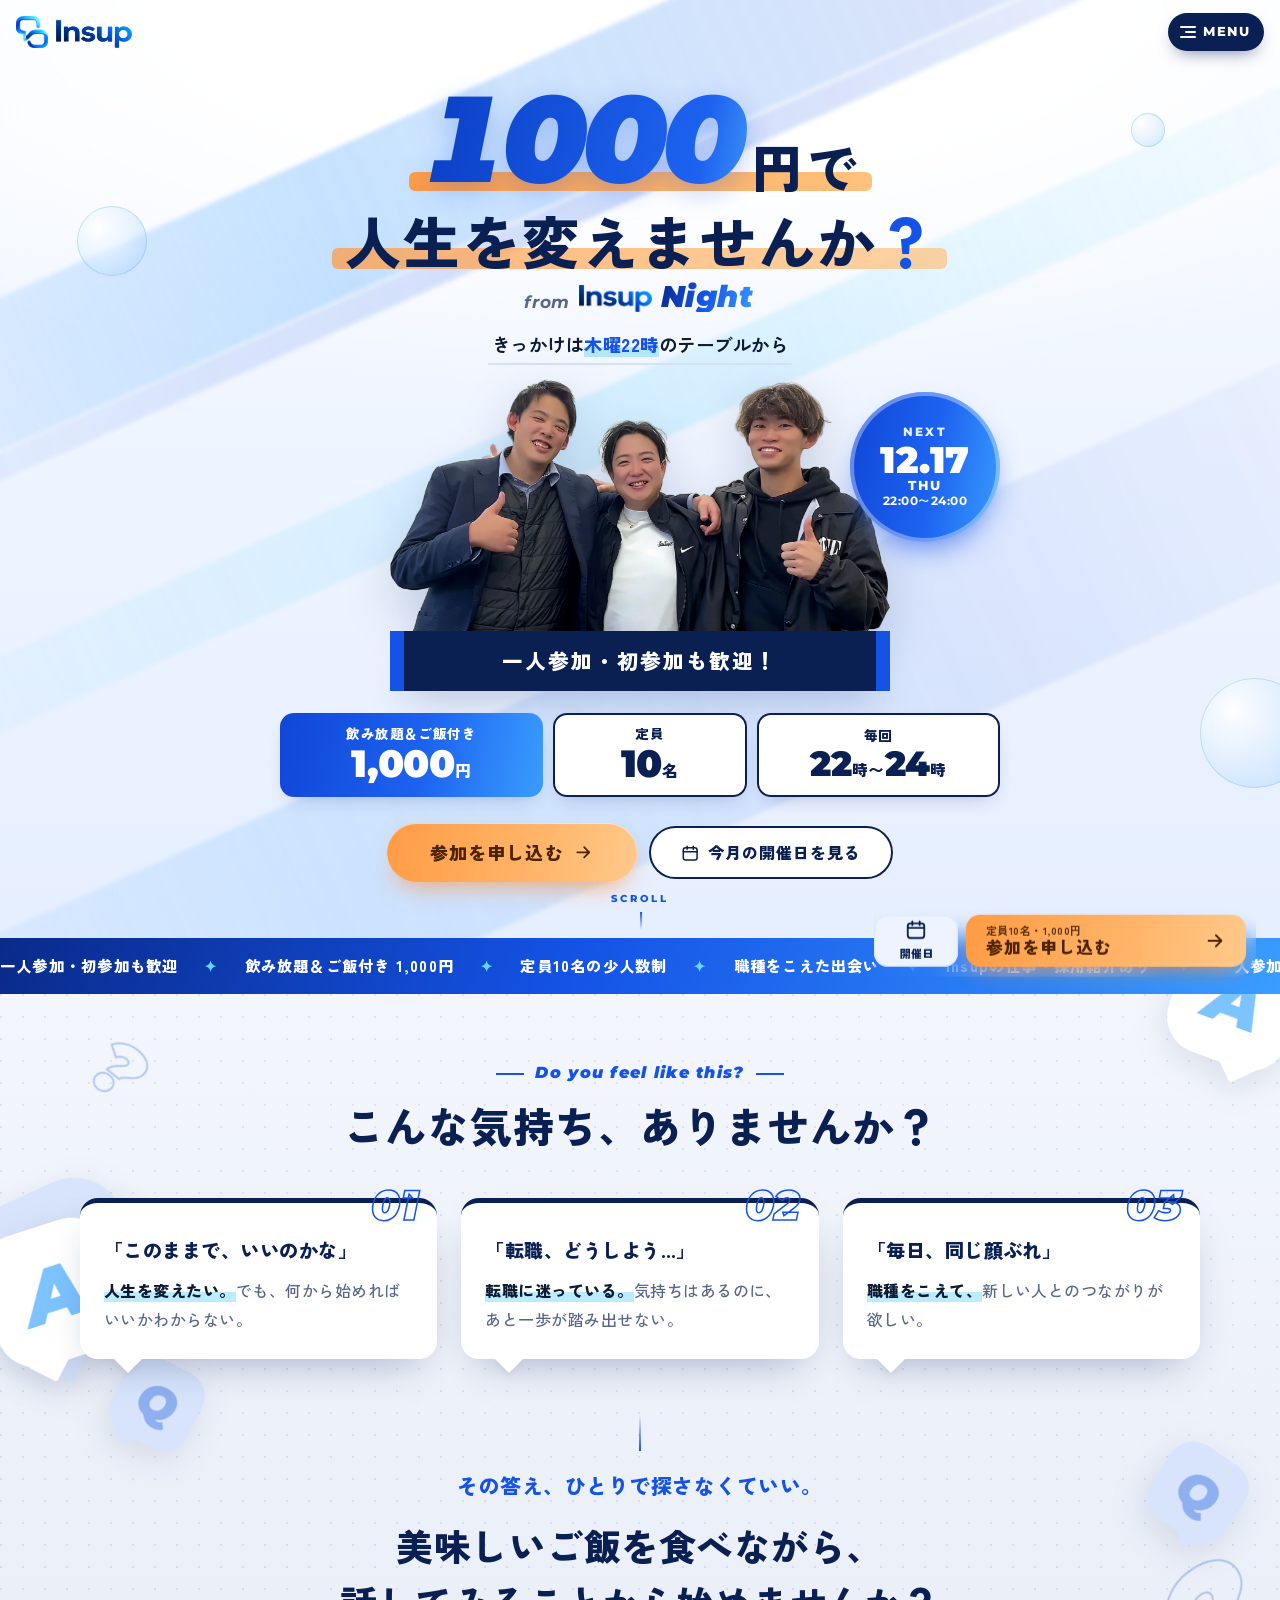
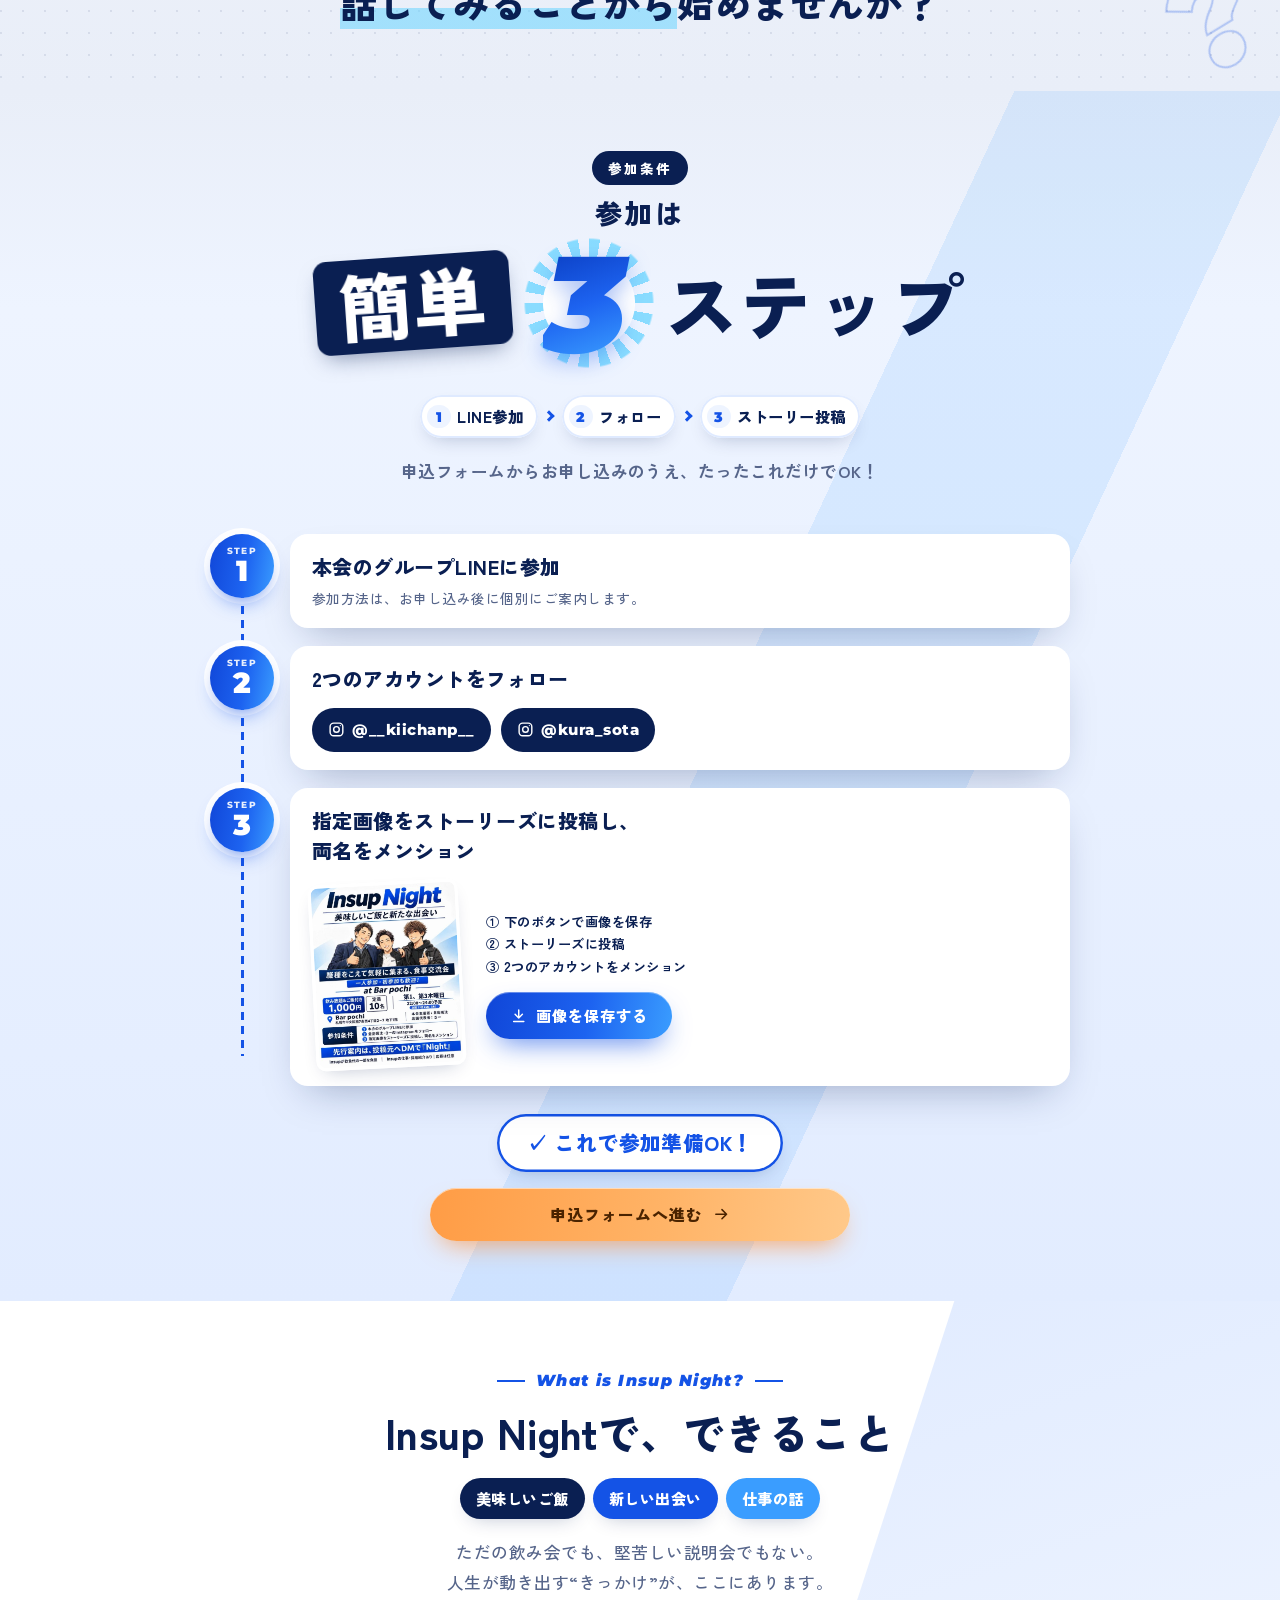
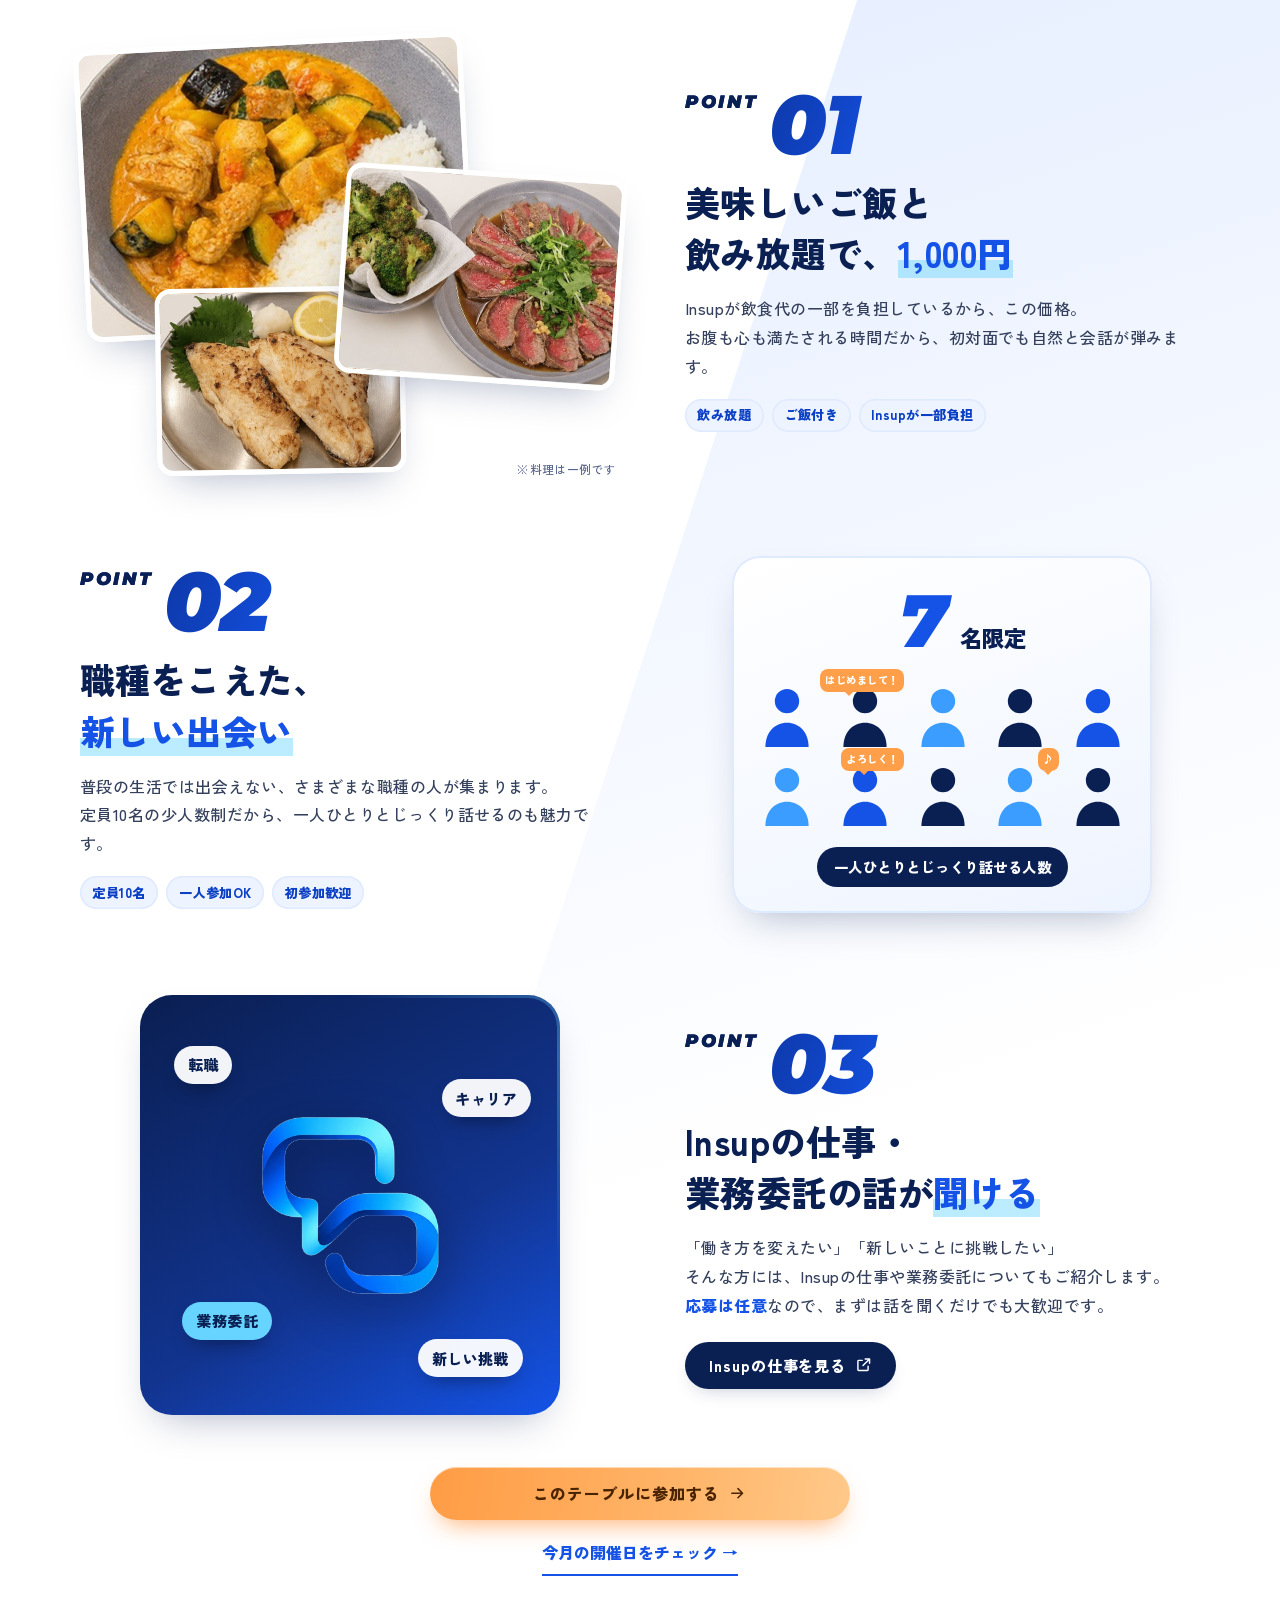
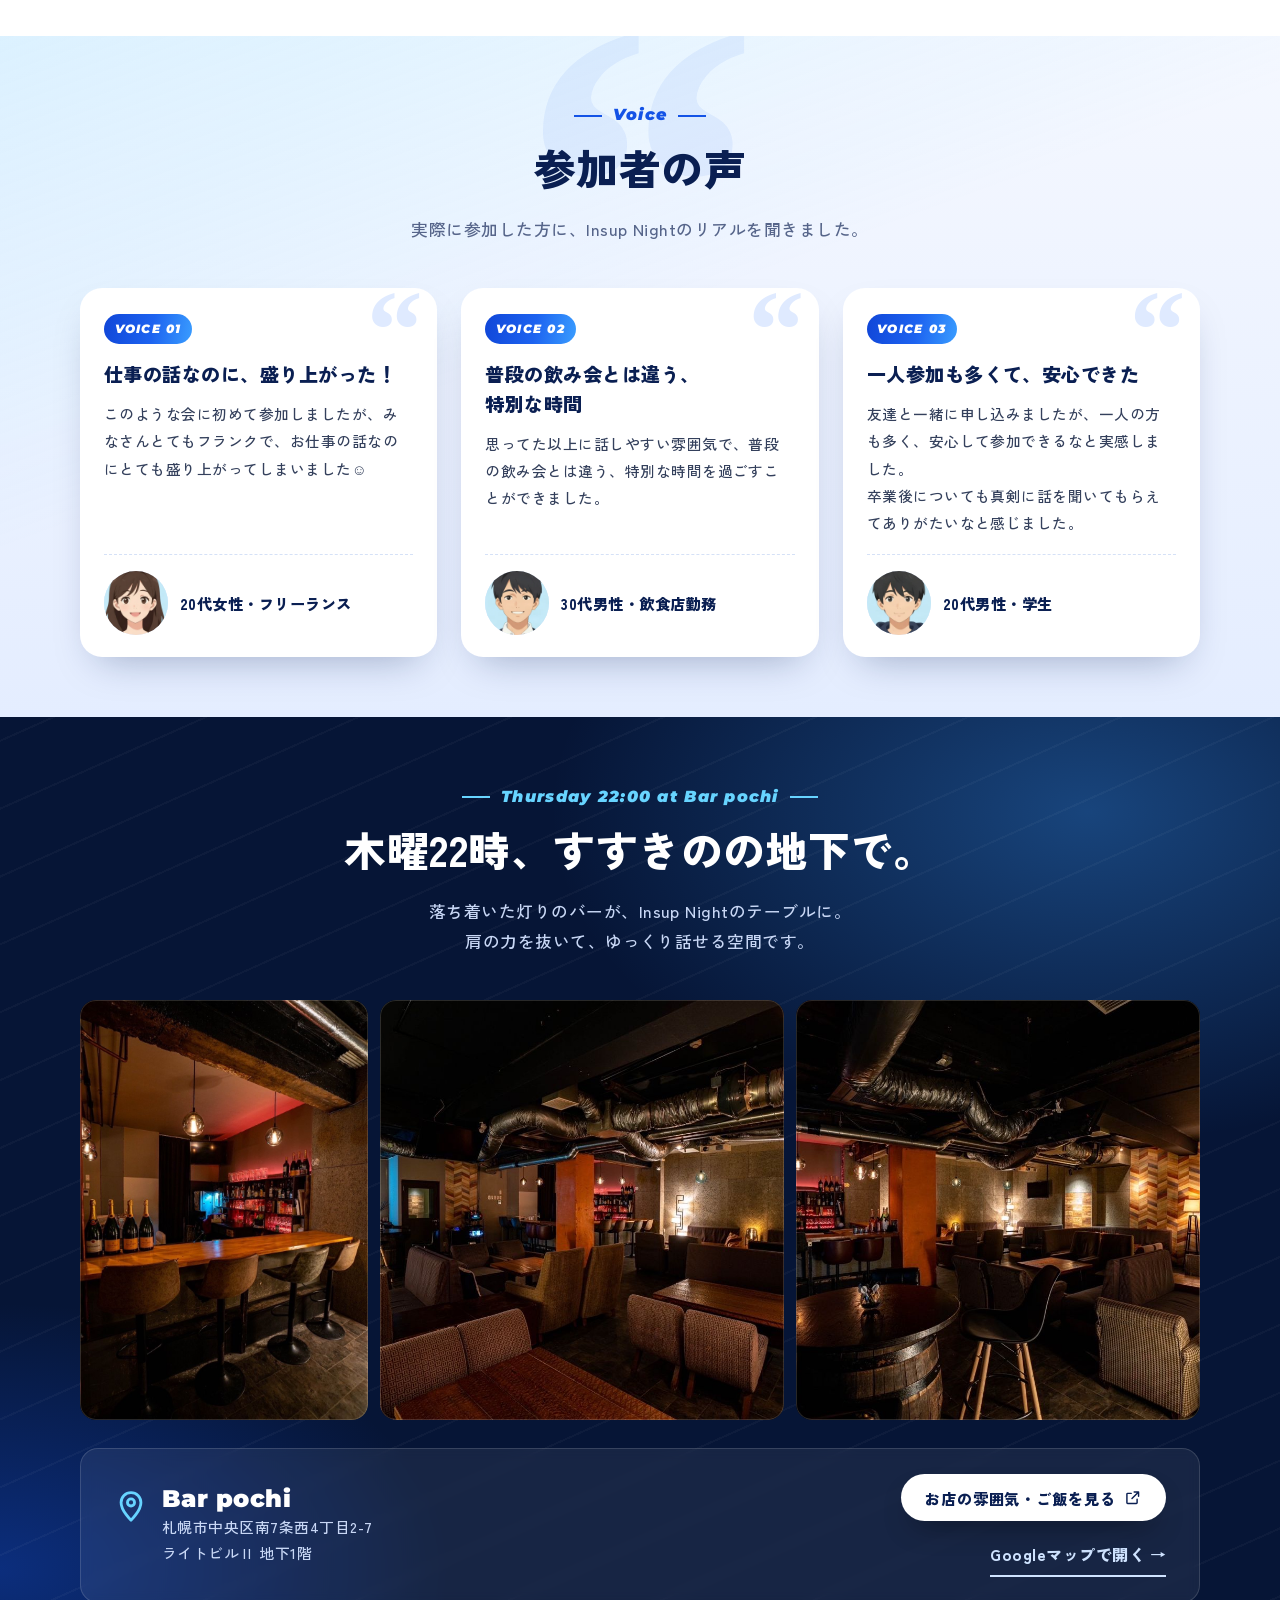
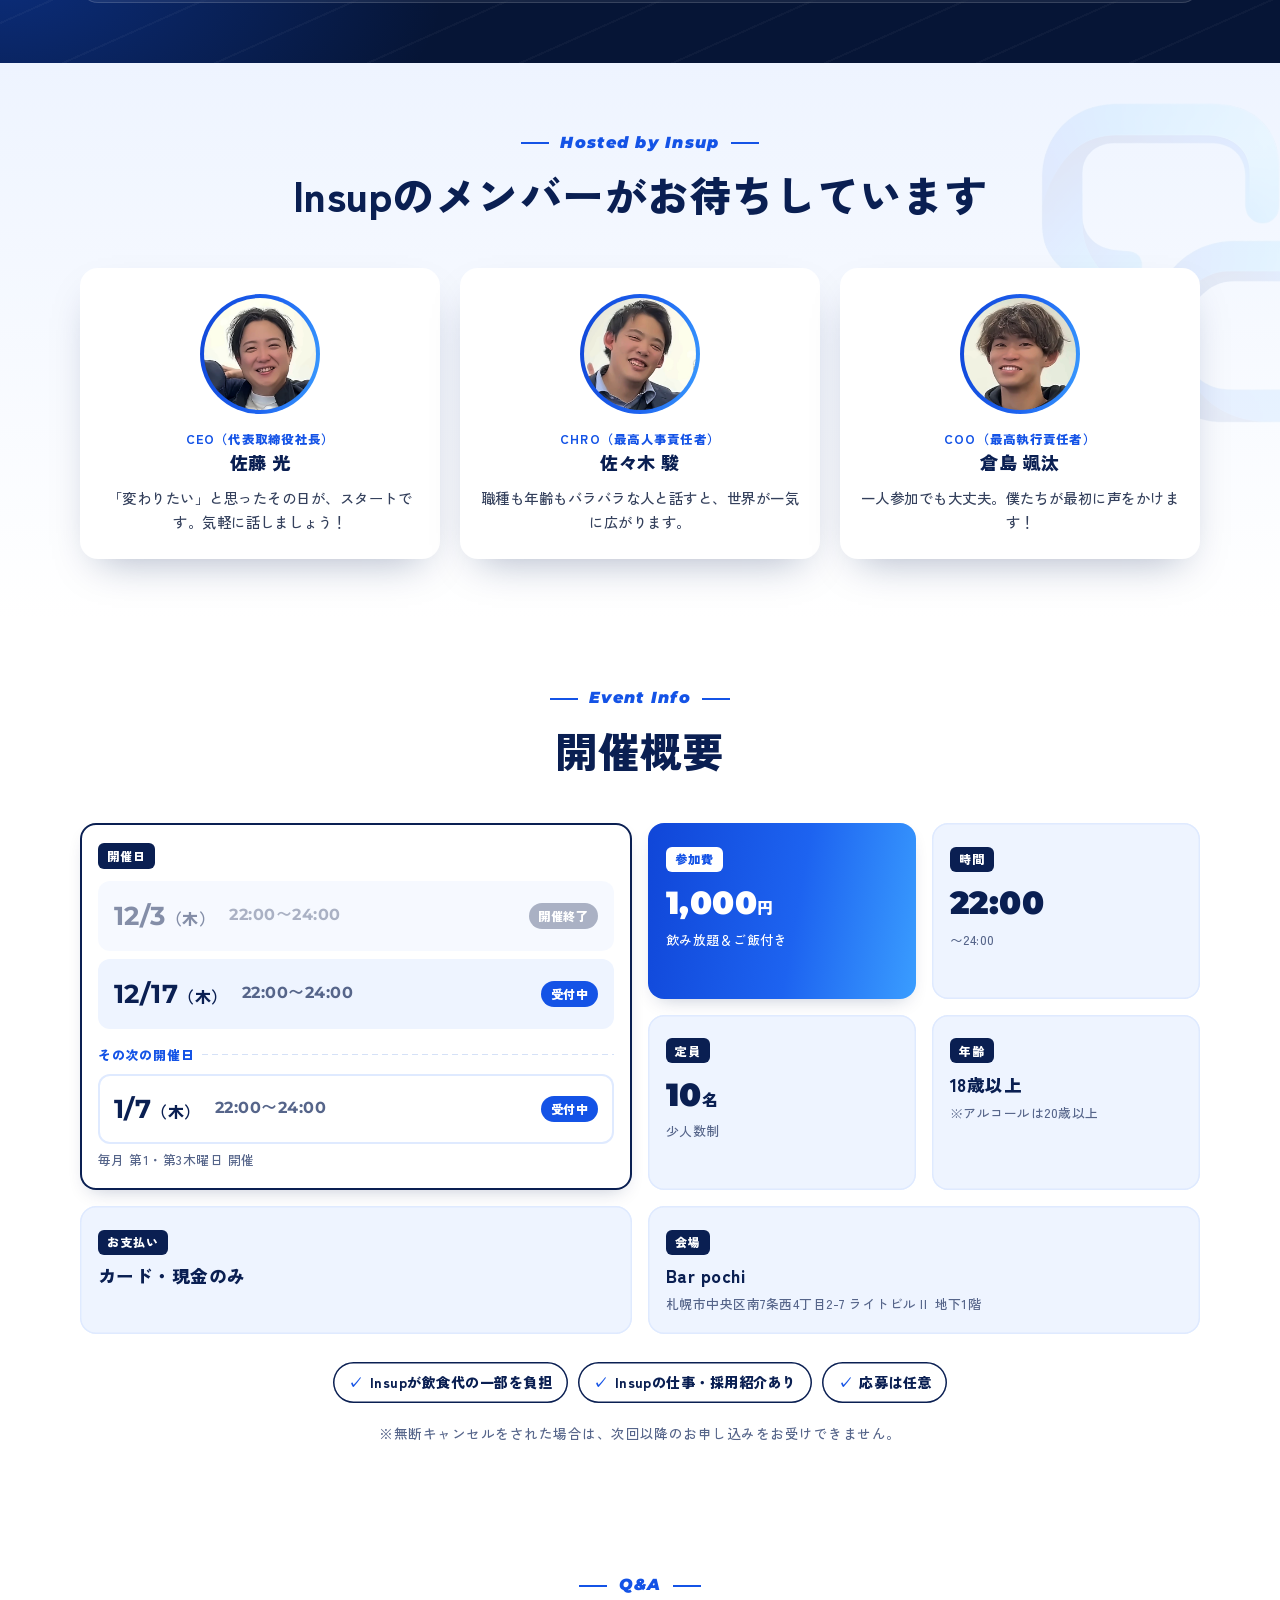
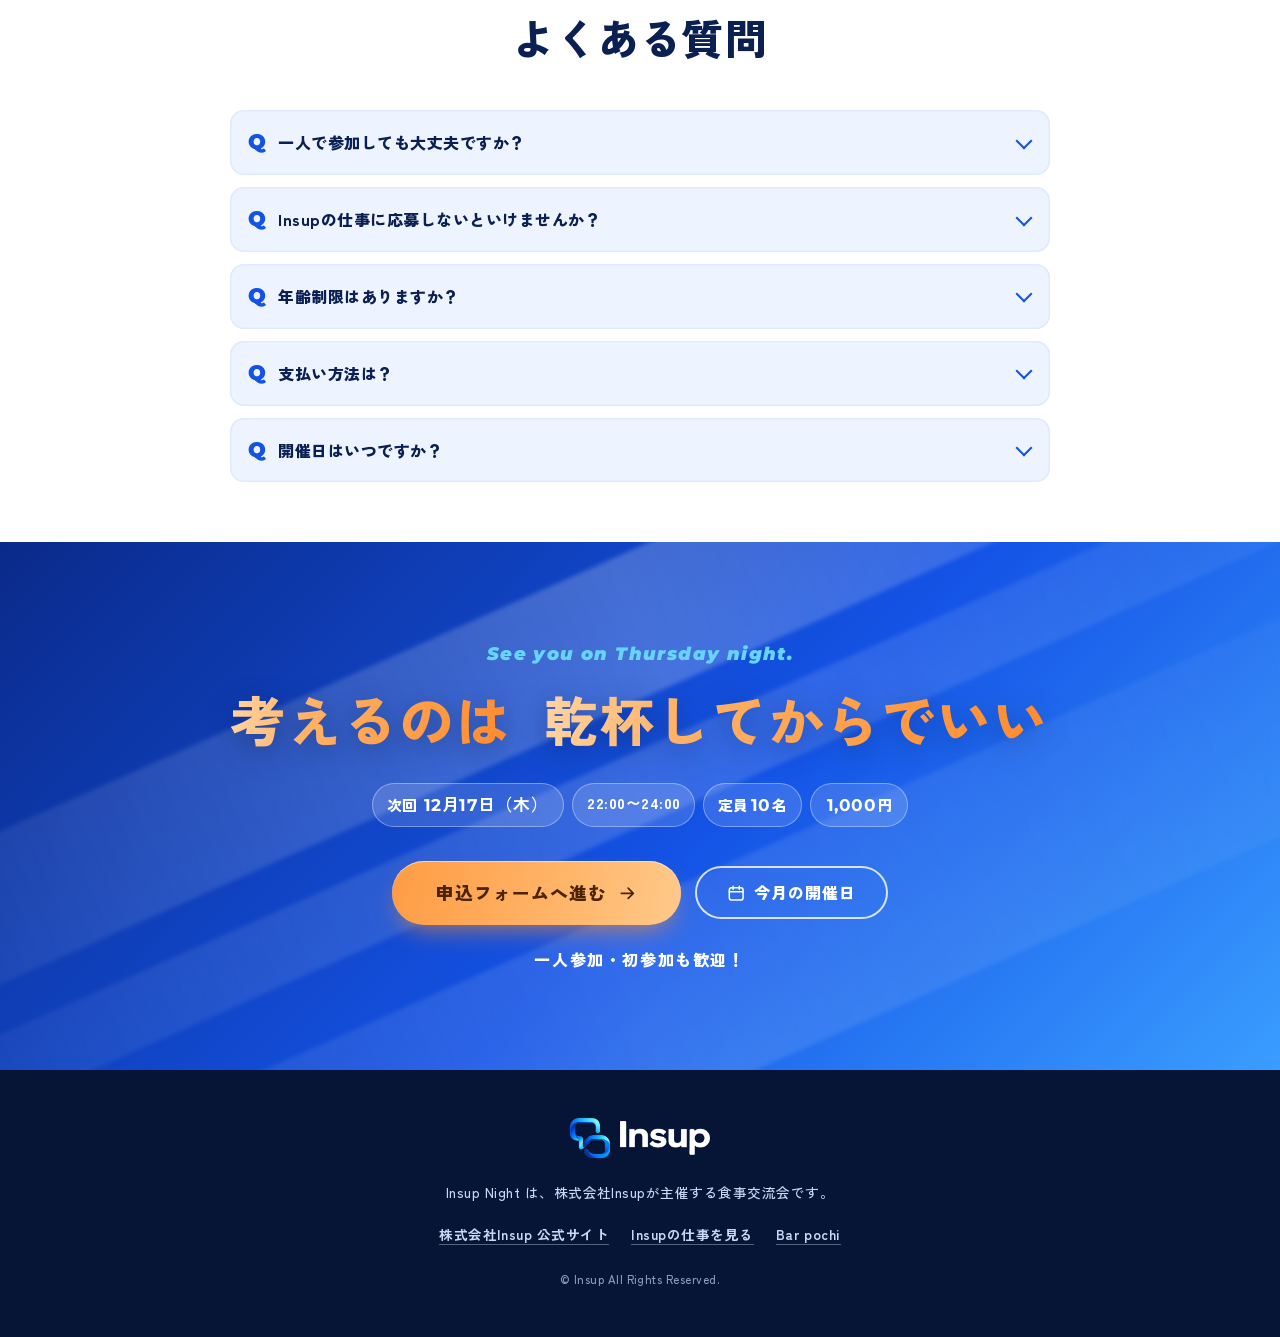
==== commit 7b3e6241: "Prepare for GitHub Pages publishing Use absolute og:image/og:url/canonical URLs for the github.io ad" ====
--- a/index.html
+++ b/index.html
@@ -9,8 +9,15 @@
   <meta property="og:type" content="website">
   <meta property="og:title" content="Insup Night | 1000円で人生を変えませんか？">
   <meta property="og:description" content="飲み放題＆ご飯付き1,000円・定員10名。きっかけは木曜22時のテーブルから。">
-  <meta property="og:image" content="assets/img/og.jpg">
+  <meta property="og:url" content="https://playmark0227-svg.github.io/insup-LP/">
+  <meta property="og:site_name" content="Insup Night">
+  <meta property="og:locale" content="ja_JP">
+  <meta property="og:image" content="https://playmark0227-svg.github.io/insup-LP/assets/img/og.jpg">
+  <meta property="og:image:width" content="1200">
+  <meta property="og:image:height" content="630">
   <meta name="twitter:card" content="summary_large_image">
+  <meta name="twitter:image" content="https://playmark0227-svg.github.io/insup-LP/assets/img/og.jpg">
+  <link rel="canonical" href="https://playmark0227-svg.github.io/insup-LP/">
   <link rel="icon" href="assets/img/insup-logo-mark.webp">
   <link rel="preconnect" href="https://fonts.googleapis.com">
   <link rel="preconnect" href="https://fonts.gstatic.com" crossorigin>
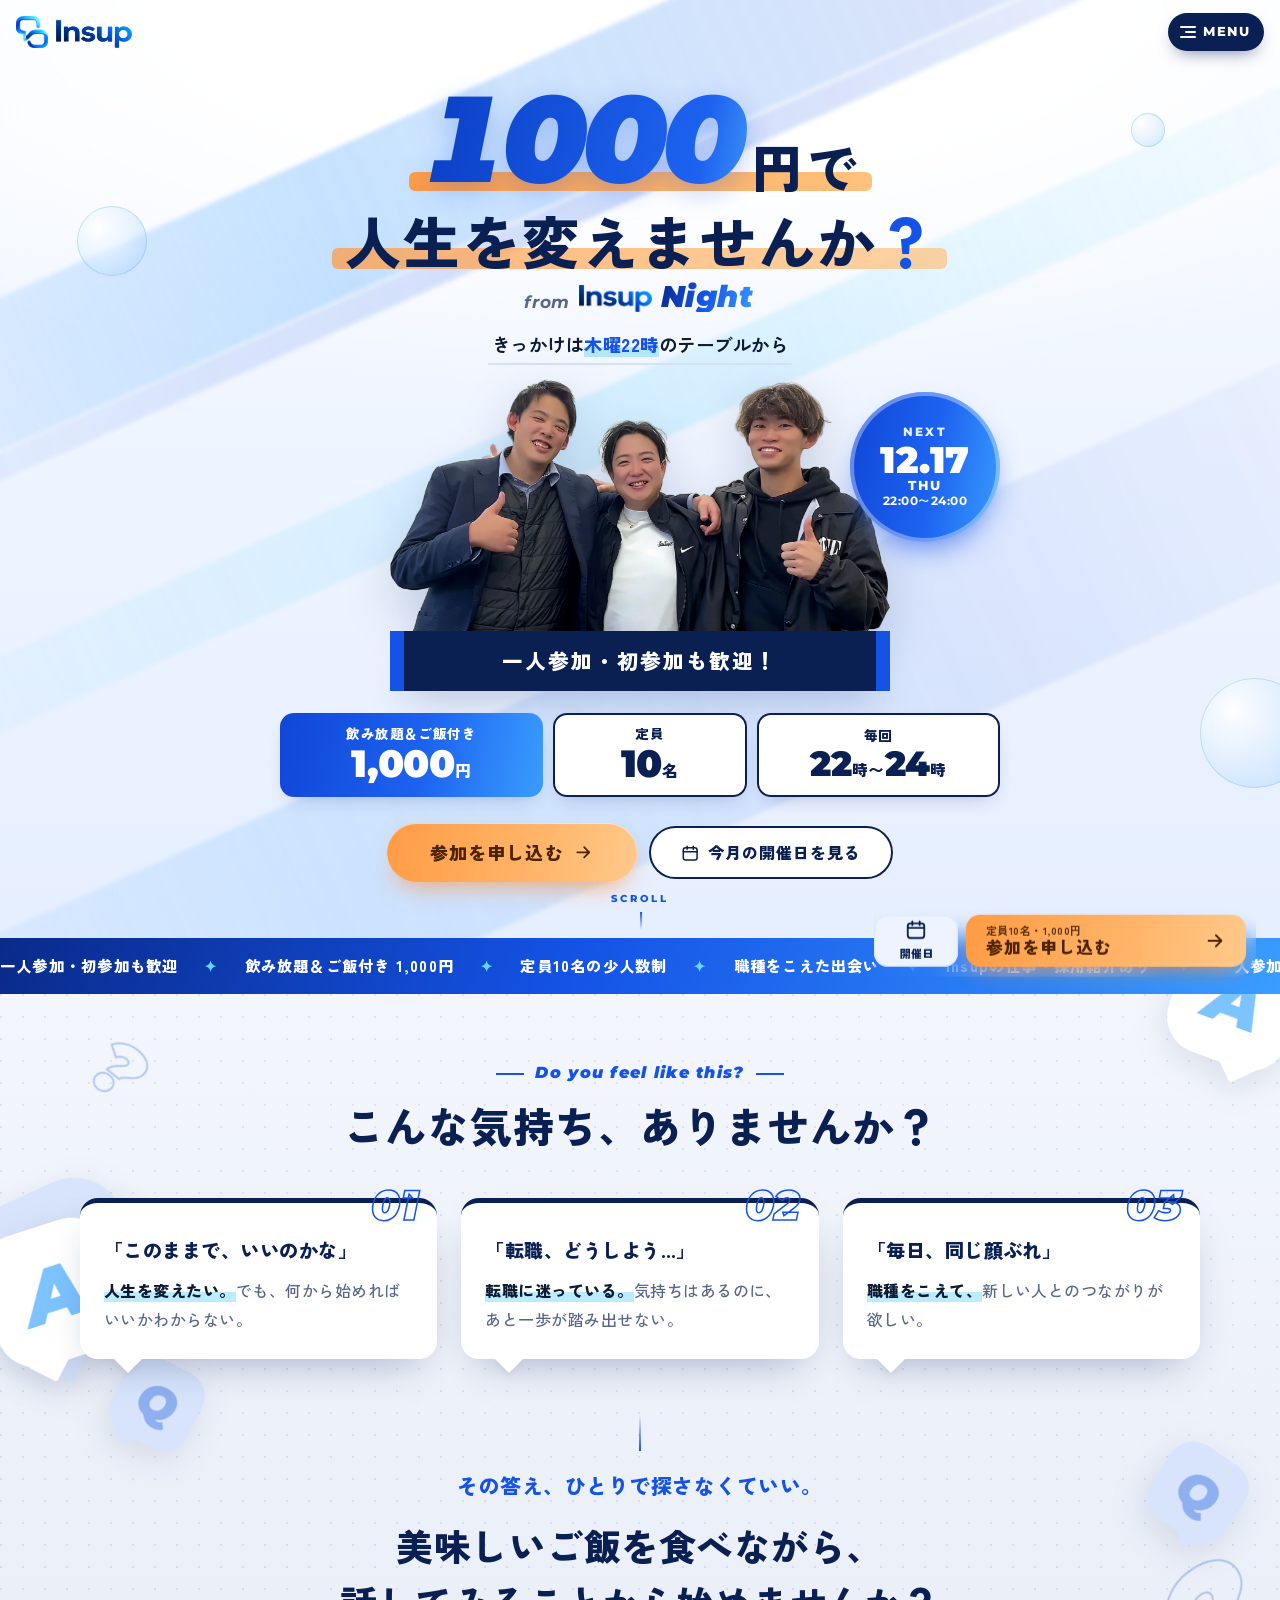
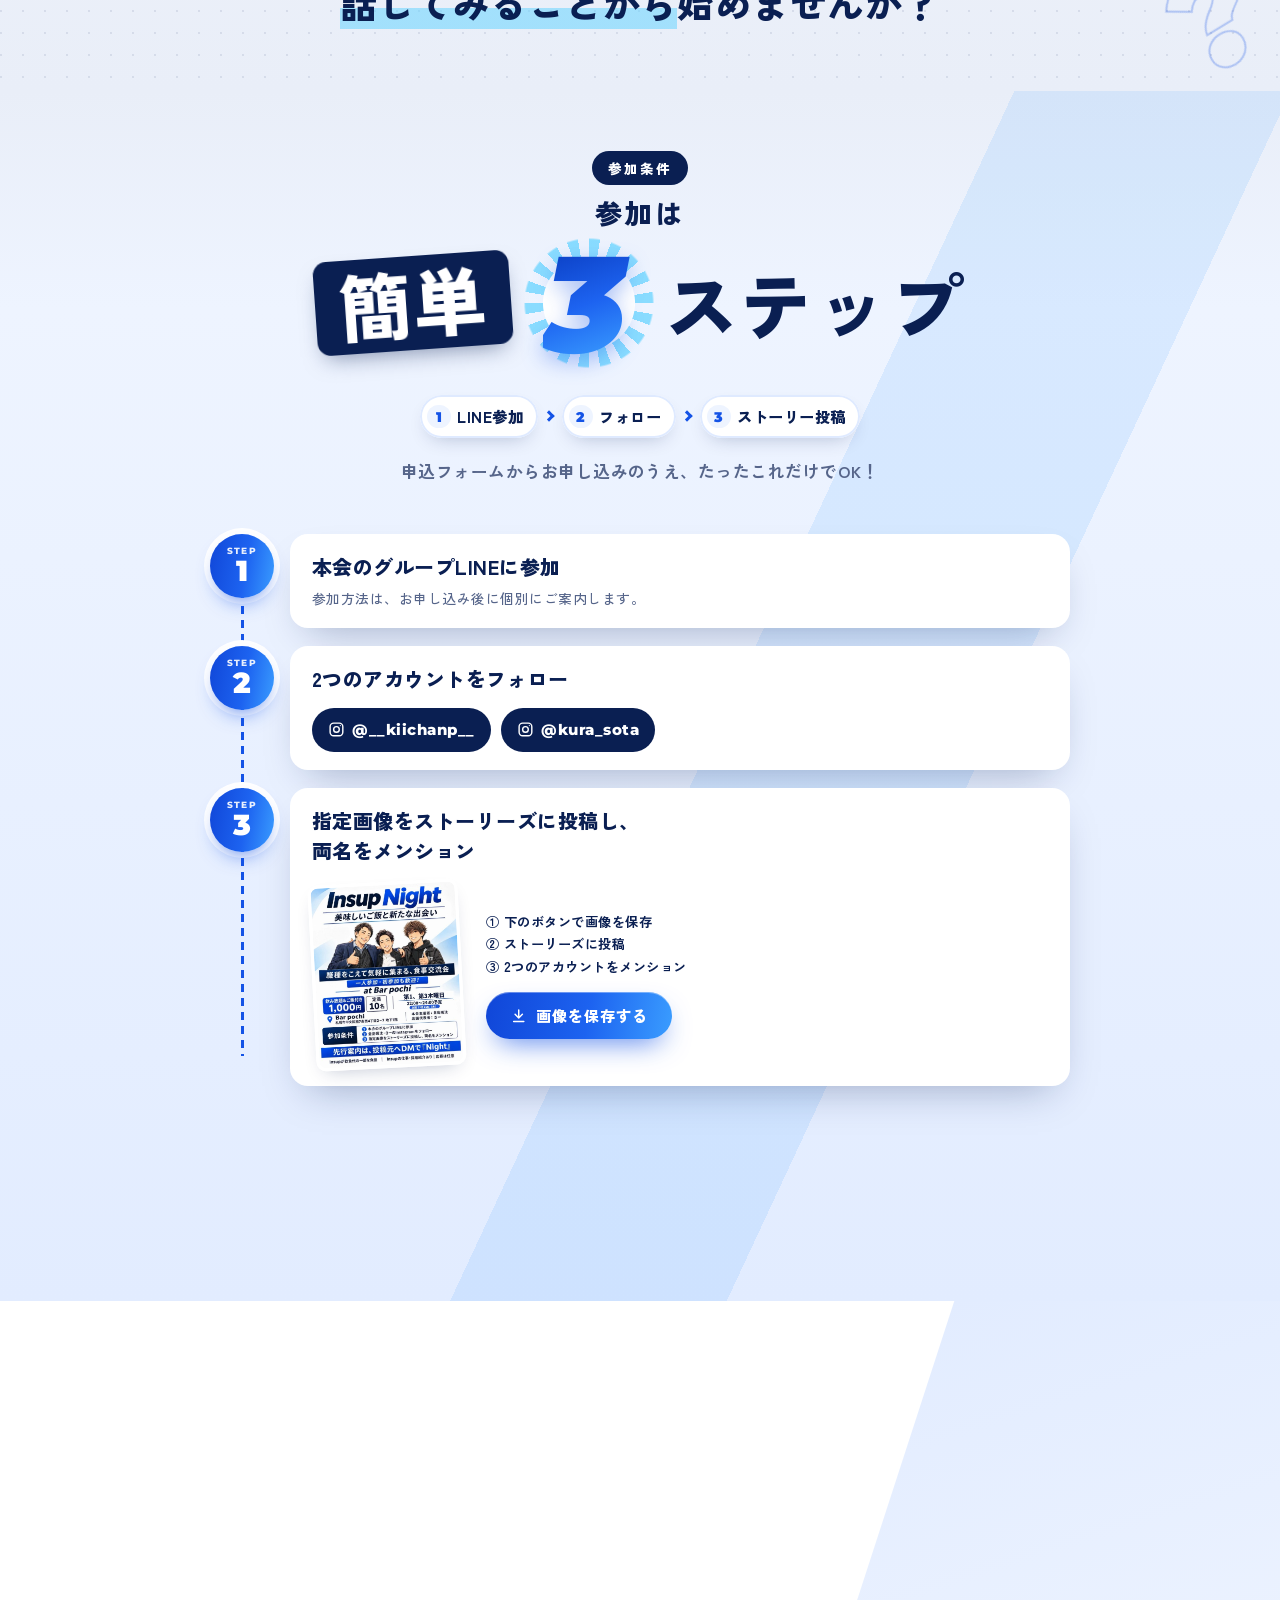
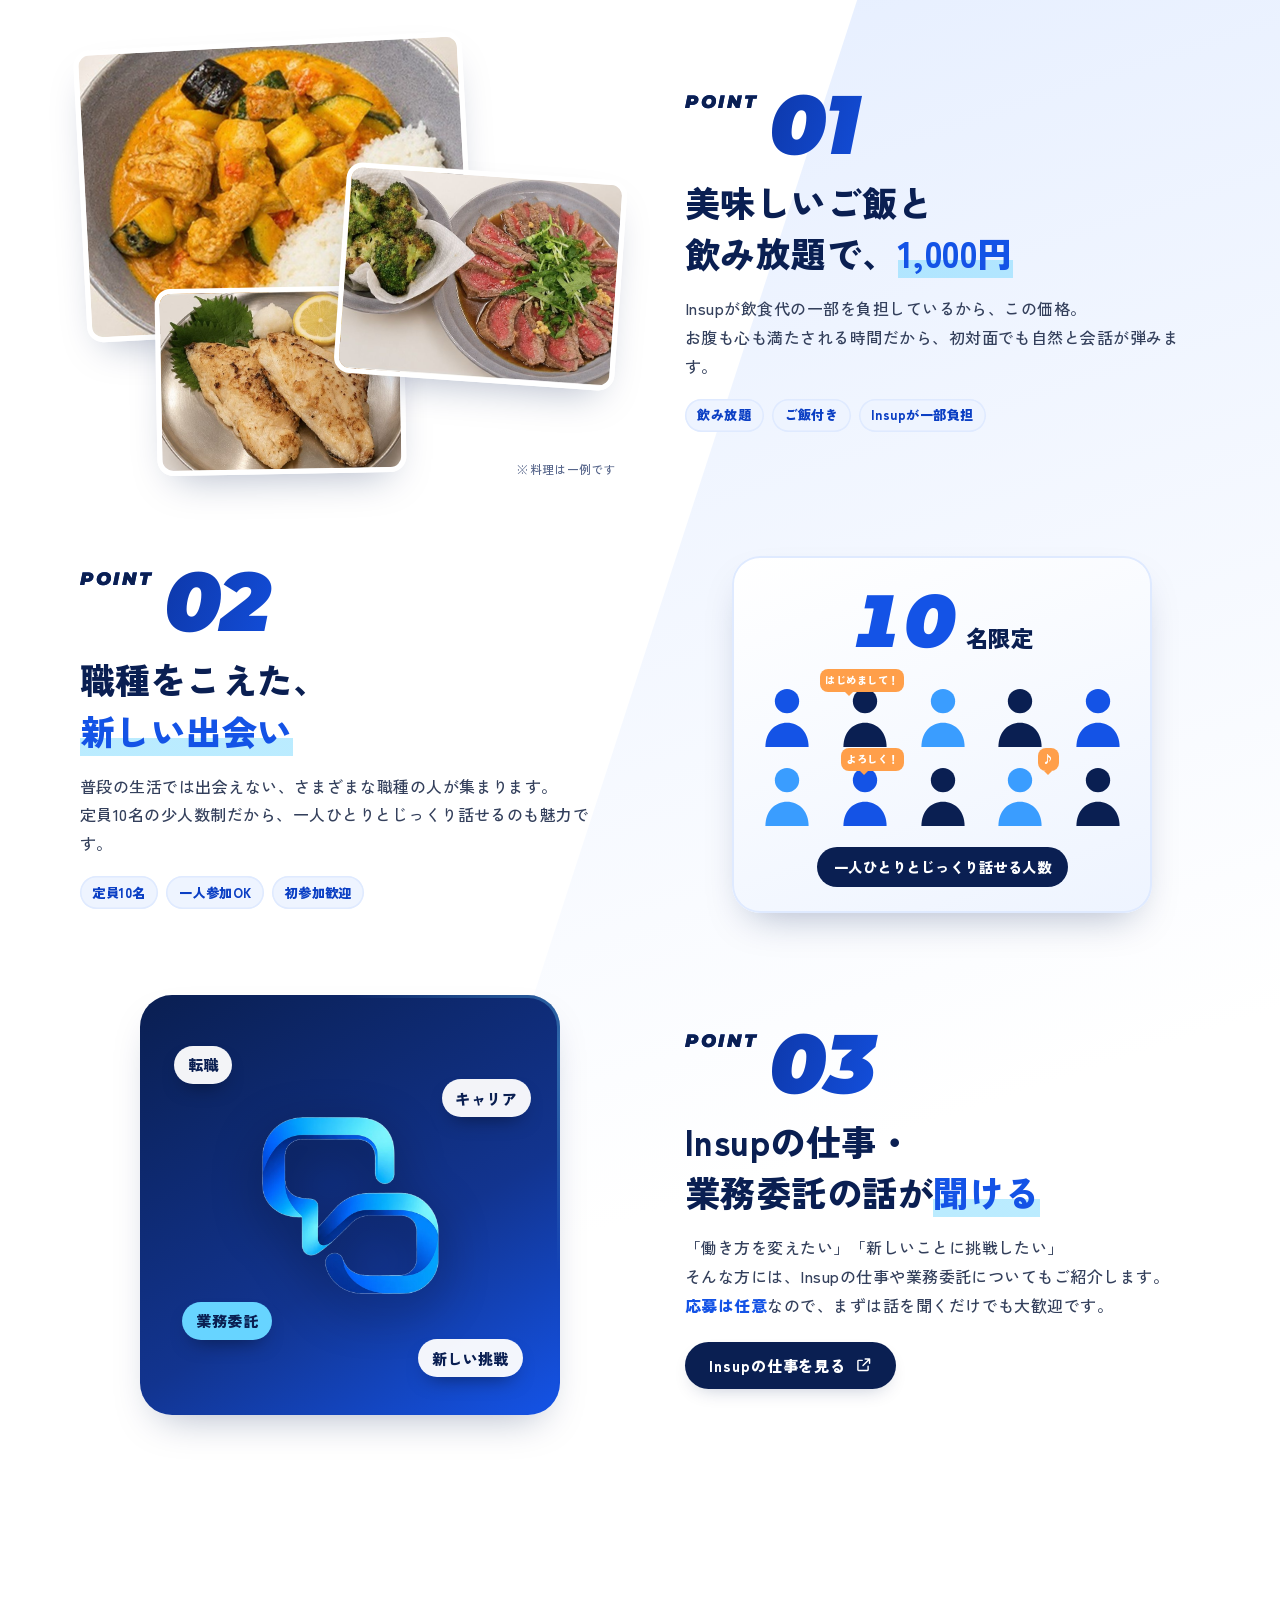
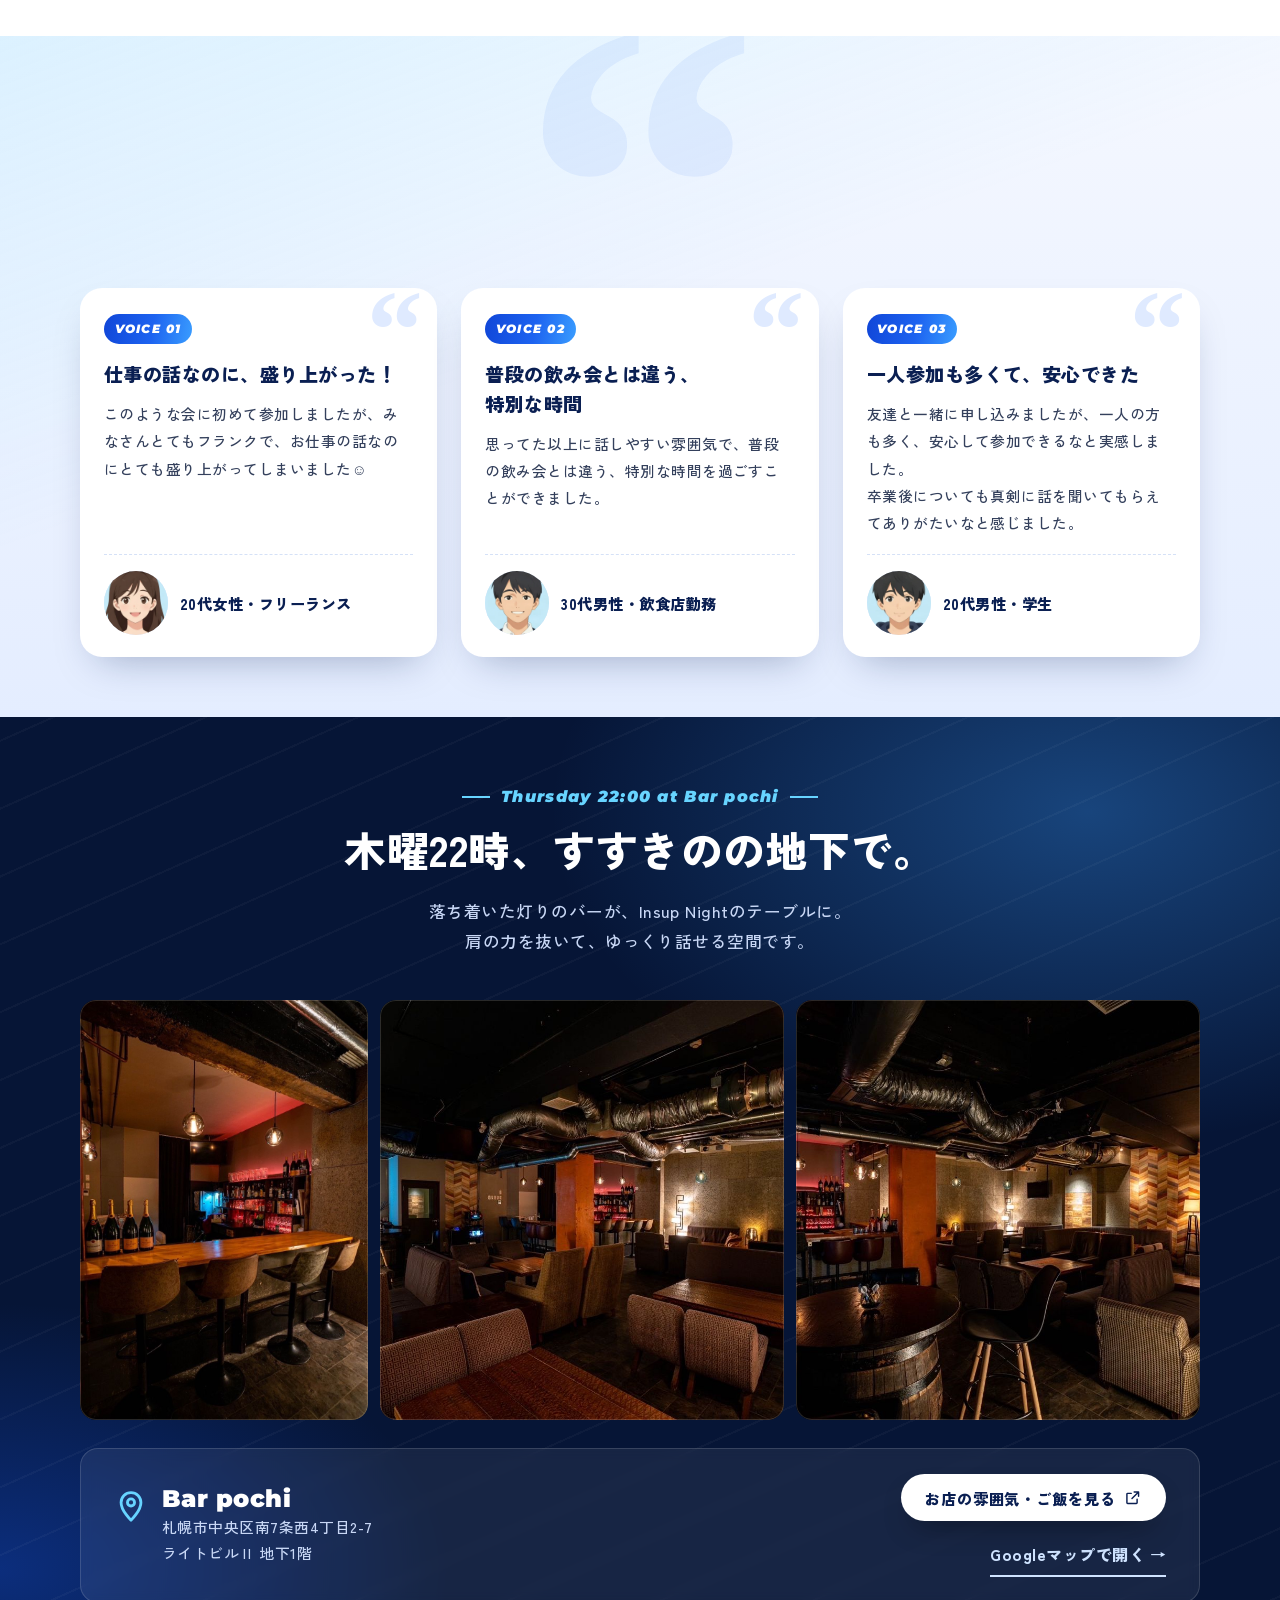
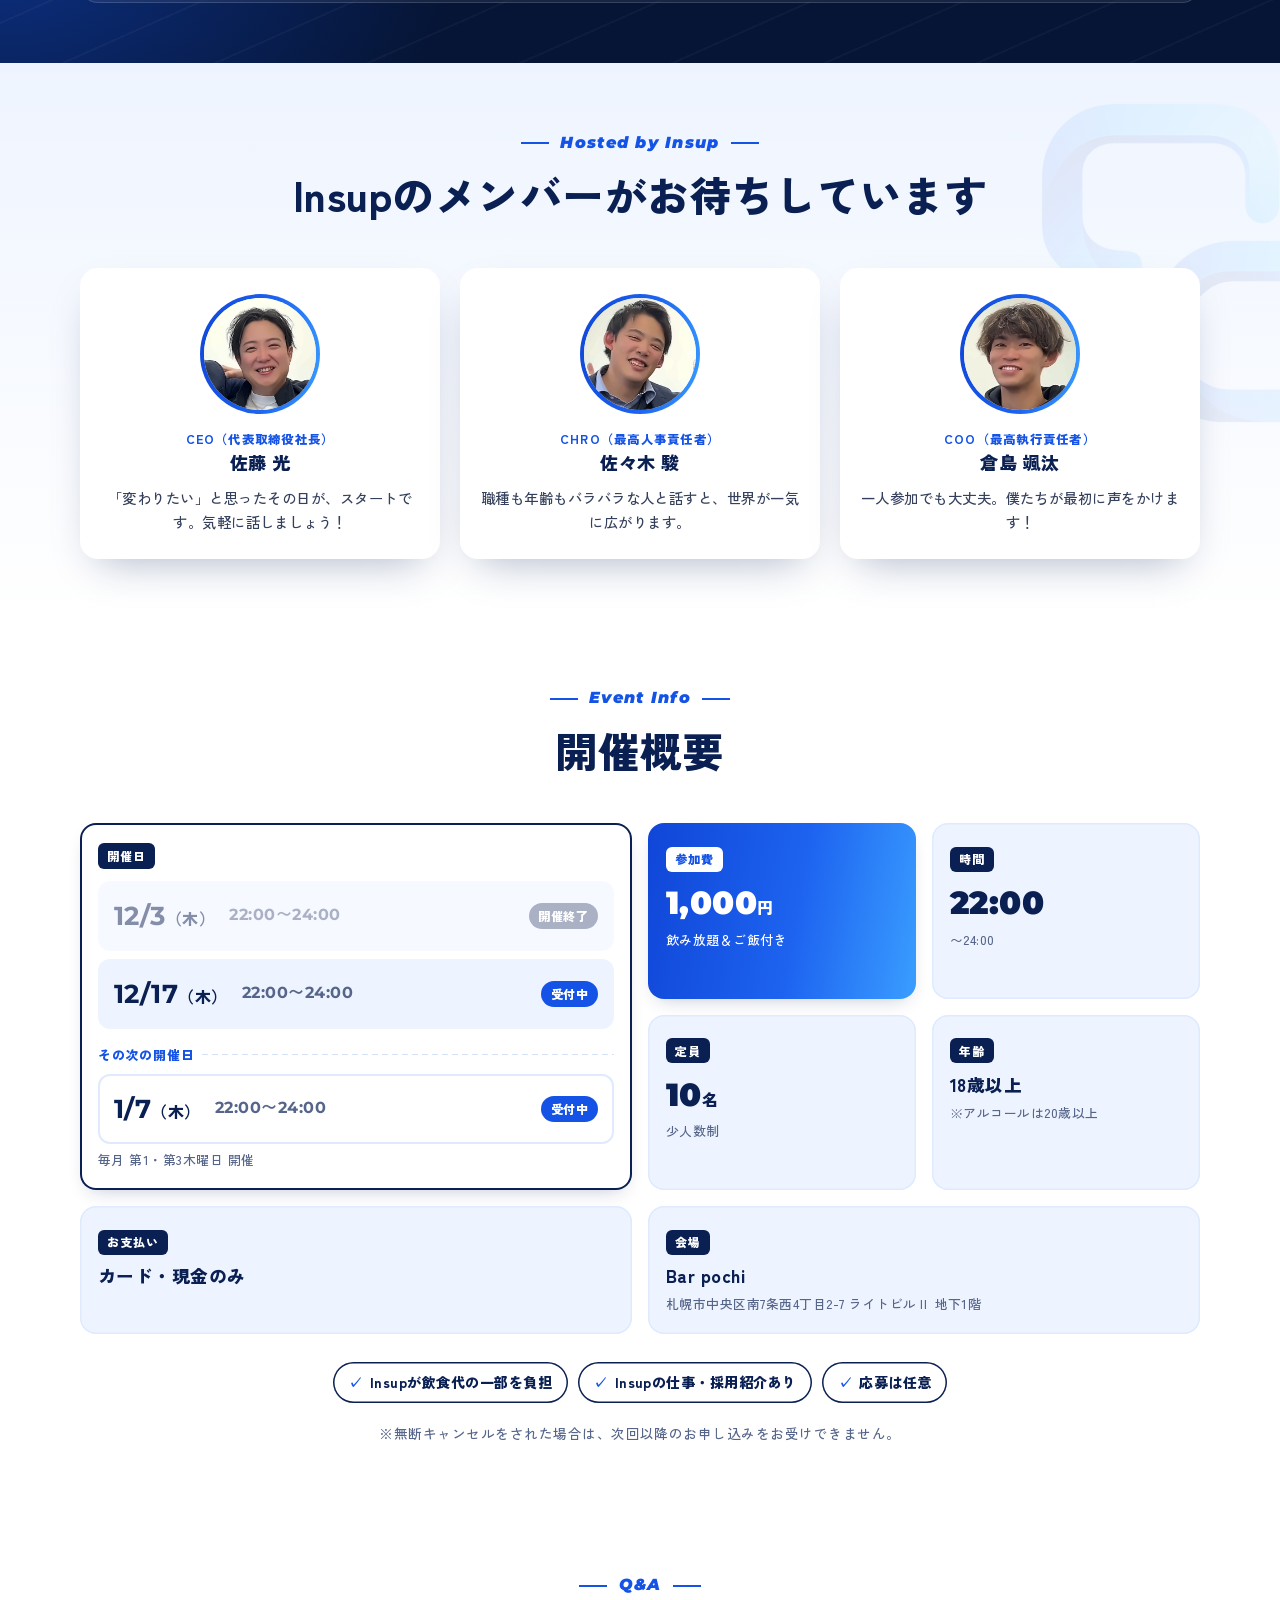
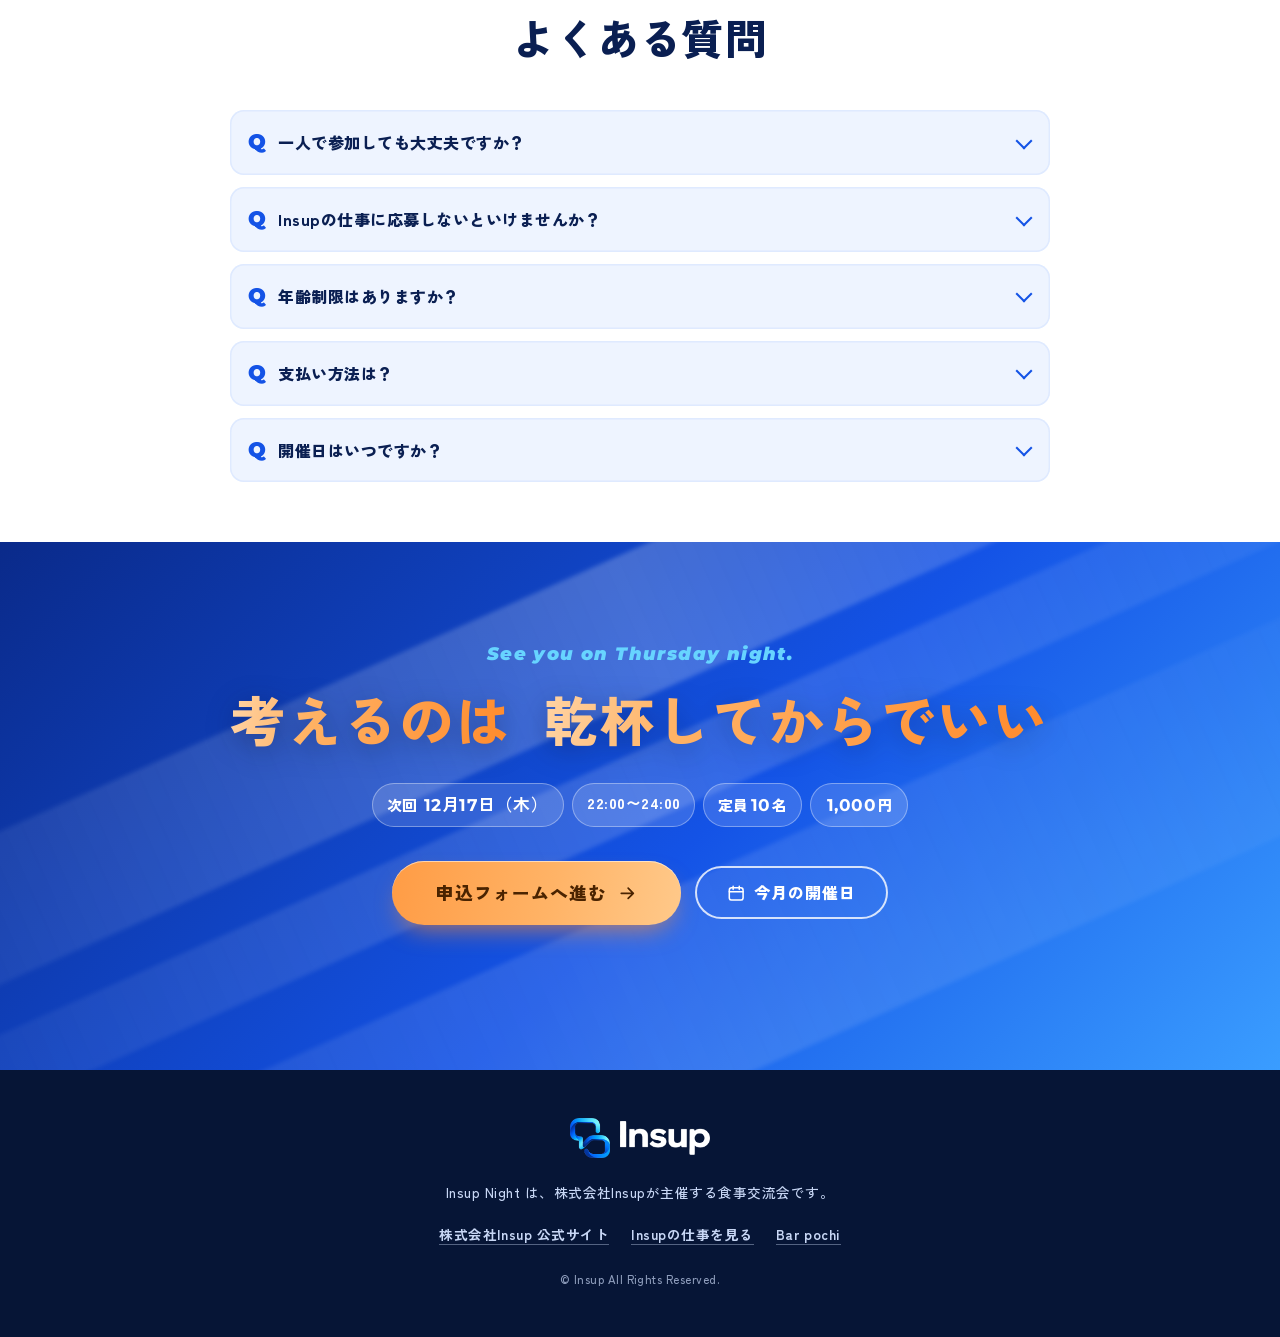
==== commit 9dd83fa6: "Point share and canonical URLs to night.insup.co.jp Co-Authored-By: Claude Opus 5.5 <noreply@anthrop" ====
--- a/index.html
+++ b/index.html
@@ -9,15 +9,15 @@
   <meta property="og:type" content="website">
   <meta property="og:title" content="Insup Night | 1000円で人生を変えませんか？">
   <meta property="og:description" content="飲み放題＆ご飯付き1,000円・定員10名。きっかけは木曜22時のテーブルから。">
-  <meta property="og:url" content="https://playmark0227-svg.github.io/insup-LP/">
+  <meta property="og:url" content="https://night.insup.co.jp/">
   <meta property="og:site_name" content="Insup Night">
   <meta property="og:locale" content="ja_JP">
-  <meta property="og:image" content="https://playmark0227-svg.github.io/insup-LP/assets/img/og.jpg">
+  <meta property="og:image" content="https://night.insup.co.jp/assets/img/og.jpg">
   <meta property="og:image:width" content="1200">
   <meta property="og:image:height" content="630">
   <meta name="twitter:card" content="summary_large_image">
-  <meta name="twitter:image" content="https://playmark0227-svg.github.io/insup-LP/assets/img/og.jpg">
-  <link rel="canonical" href="https://playmark0227-svg.github.io/insup-LP/">
+  <meta name="twitter:image" content="https://night.insup.co.jp/assets/img/og.jpg">
+  <link rel="canonical" href="https://night.insup.co.jp/">
   <link rel="icon" href="assets/img/insup-logo-mark.webp">
   <link rel="preconnect" href="https://fonts.googleapis.com">
   <link rel="preconnect" href="https://fonts.gstatic.com" crossorigin>
